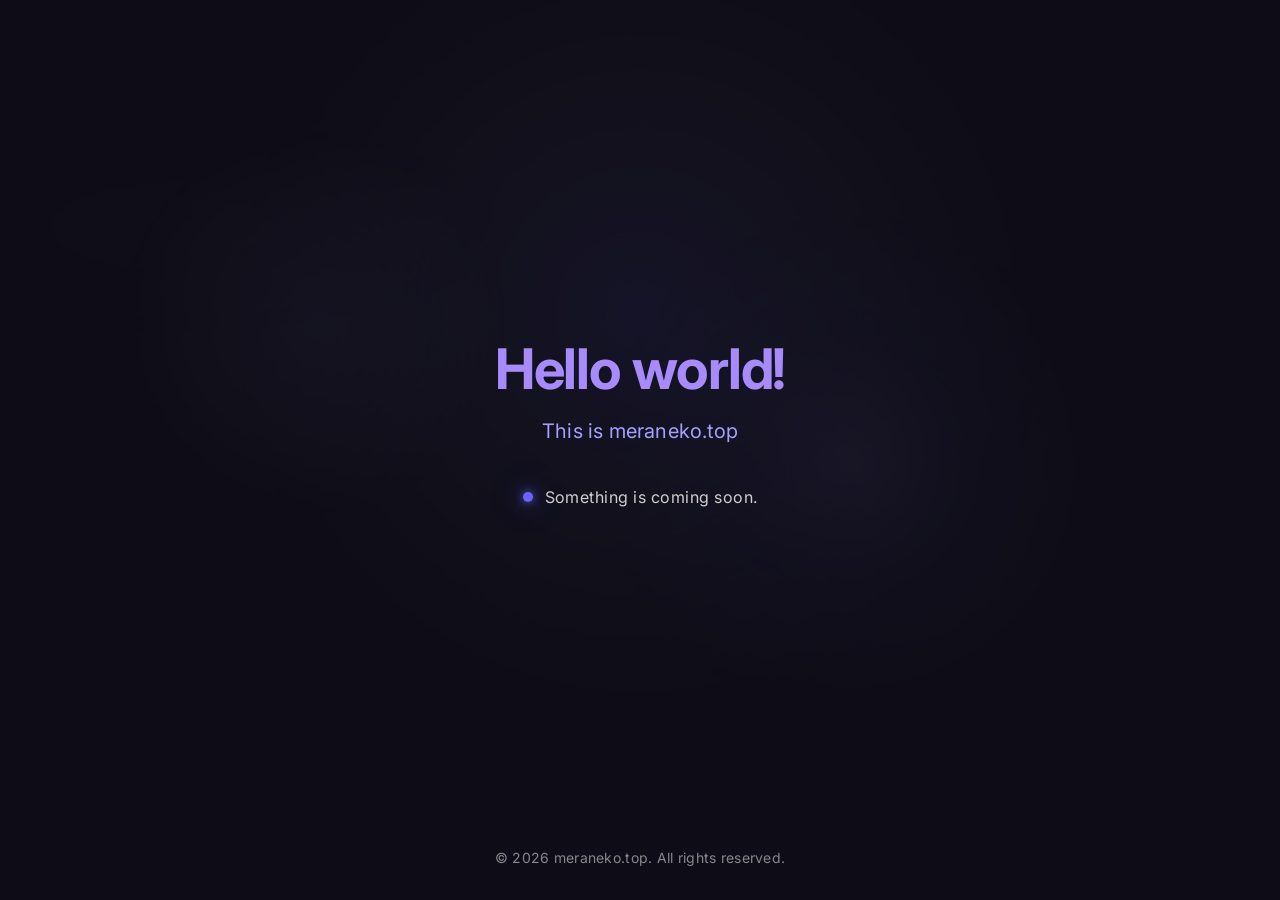
==== index.html @ 4d596a4a "Add files via upload" ====
<!DOCTYPE html>
<html lang="en">
<head>
    <meta charset="UTF-8">
    <meta name="viewport" content="width=device-width, initial-scale=1.0">
    <meta name="description" content="meraneko.top is coming soon. Stay tuned for something exciting.">
    <meta name="title" content="meraneko.top - Coming Soon">

    <!-- Open Graph / Social Media Meta Tags -->
    <meta property="og:type" content="website">
    <meta property="og:url" content="https://meraneko.top/">
    <meta property="og:title" content="meraneko.top - Coming Soon">
    <meta property="og:description" content="meraneko.top is coming soon. Stay tuned for something exciting.">
    <meta property="og:site_name" content="meraneko.top">
    <meta property="og:locale" content="en_US">
    <meta name="twitter:card" content="summary_large_image">
    <meta name="twitter:title" content="meraneko.top - Coming Soon">
    <meta name="twitter:description" content="meraneko.top is coming soon. Stay tuned for something exciting.">

    <!-- Canonical URL -->
    <link rel="canonical" href="https://meraneko.top/">

    <!-- Google Fonts: Inter (weights 400 & 700) -->
    <link rel="preconnect" href="https://fonts.googleapis.com">
    <link rel="preconnect" href="https://fonts.gstatic.com" crossorigin>
    <link href="https://fonts.googleapis.com/css2?family=Inter:wght@400;700&display=swap" rel="stylesheet">

    <title>meraneko.top - Coming Soon</title>

    <style>
        /* ========================================
           CSS RESET & BASE STYLES
           ======================================== */
        *,
        *::before,
        *::after {
            box-sizing: border-box;
            margin: 0;
            padding: 0;
        }

        :root {
            /* Color Scheme */
            --color-primary: #6C63FF;
            --color-secondary: #A5A0FF;
            --color-accent: #A78BFA;
            --color-bg: #0F0E17;
            --color-text: #A78BFA;
            --color-overlay: rgba(15, 14, 23, 0.7);

            /* Typography */
            --font-family-base: 'Inter', 'Noto Sans SC', -apple-system, BlinkMacSystemFont, 'Segoe UI', sans-serif;
            --font-family-heading: 'Inter', 'Poppins', -apple-system, BlinkMacSystemFont, 'Segoe UI', sans-serif;

            /* Font Sizes - Desktop */
            --fs-hero-title: 56px;
            --fs-hero-subtitle: 20px;
            --fs-body: 16px;
            --fs-footer: 14px;

            /* Spacing */
            --spacing-title-gap: 16px;
            --spacing-section-gap: 40px;
            --spacing-footer-bottom: 32px;
            --spacing-breather-gap: 14px; /* 保留变量，用于行内间距调整 */

            /* Animation Durations */
            --anim-title-duration: 800ms;
            --anim-subtitle-delay: 200ms;
            --anim-subtitle-duration: 800ms;
            --anim-teaser-delay: 400ms;
            --anim-teaser-duration: 600ms;
            --anim-breather-cycle: 2.2s;

            /* Breathing Dot */
            --breather-dot-size: 10px;
            --breather-glow-color: rgba(108, 99, 255, 0.7);
        }

        html {
            font-size: 100%;
            -webkit-font-smoothing: antialiased;
            -moz-osx-font-smoothing: grayscale;
            text-rendering: optimizeLegibility;
            scroll-behavior: smooth;
            height: 100%;
        }

        body {
            font-family: var(--font-family-base);
            background-color: var(--color-bg);
            color: var(--color-text);
            min-height: 100vh;
            min-height: 100dvh;
            display: flex;
            flex-direction: column;
            align-items: center;
            justify-content: center;
            position: relative;
            overflow-x: hidden;
            line-height: 1.5;
            -webkit-tap-highlight-color: transparent;
            /* Contrast: #FFFFFE on #0F0E17 = ~21:1 (exceeds WCAG AAA) */
        }

        /* ========================================
           BACKGROUND LAYER
           Simulates: Deep abstract geometric background
           with soft purple-blue glows and flowing
           gradient lines, cosmic/futuristic ambiance.
           ======================================== */
        .bg-container {
            position: fixed;
            inset: 0;
            z-index: 0;
            pointer-events: none;
            overflow: hidden;
        }

        /* Central glow - soft radial light */
        .bg-glow-center {
            position: absolute;
            top: 35%;
            left: 50%;
            transform: translate(-50%, -50%);
            width: 70vw;
            height: 70vw;
            max-width: 900px;
            max-height: 900px;
            background: radial-gradient(ellipse at center,
                    rgba(108, 99, 255, 0.25) 0%,
                    rgba(165, 160, 255, 0.10) 25%,
                    rgba(167, 139, 250, 0.04) 45%,
                    transparent 65%);
            border-radius: 50%;
            animation: glowPulse 6s ease-in-out infinite alternate;
            will-change: transform, opacity;
        }

        /* Secondary glow */
        .bg-glow-secondary {
            position: absolute;
            bottom: 15%;
            right: 10%;
            width: 50vw;
            height: 50vw;
            max-width: 600px;
            max-height: 600px;
            background: radial-gradient(ellipse at center,
                    rgba(167, 139, 250, 0.18) 0%,
                    rgba(108, 99, 255, 0.06) 30%,
                    transparent 60%);
            border-radius: 50%;
            animation: glowPulseSecondary 8s ease-in-out infinite alternate-reverse;
            will-change: transform, opacity;
        }

        /* Tertiary glow */
        .bg-glow-tertiary {
            position: absolute;
            top: 8%;
            left: 5%;
            width: 40vw;
            height: 40vw;
            max-width: 500px;
            max-height: 500px;
            background: radial-gradient(ellipse at center,
                    rgba(165, 160, 255, 0.12) 0%,
                    transparent 55%);
            border-radius: 50%;
            animation: glowPulseTertiary 7s ease-in-out infinite alternate;
            will-change: transform, opacity;
        }

        /* Flowing gradient lines */
        .bg-line-1 {
            position: absolute;
            top: 25%;
            left: -15%;
            width: 60vw;
            height: 3px;
            background: linear-gradient(90deg,
                    transparent 0%,
                    rgba(108, 99, 255, 0.5) 20%,
                    rgba(167, 139, 250, 0.6) 50%,
                    rgba(165, 160, 255, 0.3) 75%,
                    transparent 100%);
            filter: blur(55px);
            border-radius: 50%;
            animation: flowLine1 18s linear infinite;
            will-change: transform;
            transform-origin: center center;
        }

        .bg-line-2 {
            position: absolute;
            bottom: 20%;
            right: -10%;
            width: 55vw;
            height: 2px;
            background: linear-gradient(90deg,
                    transparent 0%,
                    rgba(167, 139, 250, 0.45) 25%,
                    rgba(108, 99, 255, 0.55) 55%,
                    rgba(165, 160, 255, 0.25) 80%,
                    transparent 100%);
            filter: blur(50px);
            border-radius: 50%;
            animation: flowLine2 22s linear infinite reverse;
            will-change: transform;
            transform-origin: center center;
        }

        .bg-line-3 {
            position: absolute;
            top: 55%;
            left: 30%;
            width: 45vw;
            height: 2px;
            background: linear-gradient(105deg,
                    transparent 0%,
                    rgba(165, 160, 255, 0.35) 30%,
                    rgba(108, 99, 255, 0.4) 60%,
                    transparent 100%);
            filter: blur(60px);
            border-radius: 50%;
            animation: flowLine3 20s linear infinite;
            will-change: transform;
            transform-origin: center center;
        }

        /* Micro particles */
        .bg-particles {
            position: absolute;
            inset: 0;
        }

        .bg-particle {
            position: absolute;
            border-radius: 50%;
            background: var(--color-primary);
            opacity: 0;
            animation: particleFloat 8s ease-in-out infinite;
            will-change: transform, opacity;
        }

        .bg-particle:nth-child(1) { width: 3px; height: 3px; top: 20%; left: 15%; animation-delay: 0s; animation-duration: 7s; background: var(--color-secondary); }
        .bg-particle:nth-child(2) { width: 2px; height: 2px; top: 65%; left: 75%; animation-delay: 1.5s; animation-duration: 9s; background: var(--color-accent); }
        .bg-particle:nth-child(3) { width: 2.5px; height: 2.5px; top: 40%; left: 55%; animation-delay: 3s; animation-duration: 8.5s; background: var(--color-primary); }
        .bg-particle:nth-child(4) { width: 1.5px; height: 1.5px; top: 75%; left: 25%; animation-delay: 4.5s; animation-duration: 10s; background: var(--color-secondary); }
        .bg-particle:nth-child(5) { width: 2px; height: 2px; top: 30%; left: 80%; animation-delay: 2s; animation-duration: 7.5s; background: var(--color-accent); }
        .bg-particle:nth-child(6) { width: 3px; height: 3px; top: 50%; left: 10%; animation-delay: 5s; animation-duration: 11s; background: rgba(165, 160, 255, 0.8); }

        /* ========================================
           OVERLAY LAYER
           ======================================== */
        .bg-overlay {
            position: fixed;
            inset: 0;
            z-index: 1;
            background-color: var(--color-overlay);
            pointer-events: none;
        }

        /* ========================================
           PAGE CONTENT LAYER
           ======================================== */
        .page-content {
            position: relative;
            z-index: 2;
            display: flex;
            flex-direction: column;
            align-items: center;
            justify-content: center;
            flex: 1;
            width: 100%;
            padding: 24px;
            text-align: center;
        }

        /* ========================================
           BLOCK 1: HERO MAIN VISUAL SECTION
           ======================================== */
        .hero-section {
            display: flex;
            flex-direction: column;
            align-items: center;
            justify-content: center;
            gap: var(--spacing-title-gap);
        }

        .hero-title {
            font-family: var(--font-family-heading);
            font-size: var(--fs-hero-title);
            font-weight: 700;
            color: var(--color-text);
            letter-spacing: -0.02em;
            line-height: 1.1;
            margin: 0;
            opacity: 0;
            transform: translateY(24px);
            animation: fadeInUp var(--anim-title-duration) ease-out forwards;
            text-align: center;
        }

        .hero-subtitle {
            font-family: var(--font-family-heading);
            font-size: var(--fs-hero-subtitle);
            font-weight: 400;
            color: var(--color-secondary);
            letter-spacing: 0.01em;
            line-height: 1.4;
            margin: 0;
            opacity: 0;
            transform: translateY(20px);
            animation: fadeInUp var(--anim-subtitle-duration) ease-out var(--anim-subtitle-delay) forwards;
            text-align: center;
        }

        /* ========================================
           BLOCK 2: TEASER / COMING SOON SECTION
           修改为水平布局：呼吸灯圆点在文字左侧
           ======================================== */
        .teaser-section {
            display: flex;
            flex-direction: row;          /* 水平排列 */
            align-items: center;         /* 垂直居中对齐 */
            justify-content: center;
            gap: 12px;                   /* 圆点与文字之间的间距 */
            margin-top: var(--spacing-section-gap);
            opacity: 0;
            animation: fadeIn var(--anim-teaser-duration) ease-out var(--anim-teaser-delay) forwards;
        }

        /* 呼吸灯圆点 */
        .breather-dot {
            width: var(--breather-dot-size);
            height: var(--breather-dot-size);
            border-radius: 50%;
            background-color: var(--color-primary);
            box-shadow:
                0 0 8px var(--breather-glow-color),
                0 0 20px var(--breather-glow-color),
                0 0 40px rgba(108, 99, 255, 0.35),
                0 0 70px rgba(108, 99, 255, 0.18);
            animation: breathe var(--anim-breather-cycle) ease-in-out infinite;
            will-change: transform, box-shadow;
            flex-shrink: 0;             /* 防止圆点被压缩 */
        }

        .teaser-text {
            font-family: var(--font-family-base);
            font-size: var(--fs-body);
            font-weight: 400;
            color: rgba(255, 255, 254, 0.8);
            letter-spacing: 0.03em;
            line-height: 1.5;
            margin: 0;
            text-align: center;
        }

        /* ========================================
           BLOCK 3: FOOTER
           ======================================== */
        .site-footer {
            position: relative;
            z-index: 2;
            width: 100%;
            text-align: center;
            padding-bottom: var(--spacing-footer-bottom);
            flex-shrink: 0;
        }

        .footer-copyright {
            font-family: var(--font-family-base);
            font-size: var(--fs-footer);
            font-weight: 400;
            color: rgba(255, 255, 254, 0.5);
            letter-spacing: 0.02em;
            line-height: 1.4;
            margin: 0;
        }

        /* ========================================
           ANIMATIONS - KEYFRAMES
           ======================================== */
        @keyframes fadeInUp {
            from { opacity: 0; transform: translateY(24px); }
            to { opacity: 1; transform: translateY(0); }
        }

        @keyframes fadeIn {
            from { opacity: 0; }
            to { opacity: 1; }
        }

        @keyframes breathe {
            0% {
                transform: scale(0.8);
                box-shadow: 0 0 6px var(--breather-glow-color), 0 0 14px var(--breather-glow-color), 0 0 28px rgba(108, 99, 255, 0.25), 0 0 50px rgba(108, 99, 255, 0.12);
            }
            50% {
                transform: scale(1.2);
                box-shadow: 0 0 14px var(--breather-glow-color), 0 0 32px rgba(108, 99, 255, 0.65), 0 0 56px rgba(108, 99, 255, 0.45), 0 0 90px rgba(108, 99, 255, 0.22);
            }
            100% {
                transform: scale(0.8);
                box-shadow: 0 0 6px var(--breather-glow-color), 0 0 14px var(--breather-glow-color), 0 0 28px rgba(108, 99, 255, 0.25), 0 0 50px rgba(108, 99, 255, 0.12);
            }
        }

        @keyframes glowPulse {
            0% { transform: translate(-50%, -50%) scale(1); opacity: 0.85; }
            50% { transform: translate(-50%, -50%) scale(1.12); opacity: 1; }
            100% { transform: translate(-50%, -50%) scale(0.95); opacity: 0.75; }
        }

        @keyframes glowPulseSecondary {
            0% { transform: scale(1); opacity: 0.7; }
            50% { transform: scale(1.18); opacity: 0.95; }
            100% { transform: scale(0.9); opacity: 0.6; }
        }

        @keyframes glowPulseTertiary {
            0% { transform: scale(1.05); opacity: 0.6; }
            50% { transform: scale(0.88); opacity: 0.9; }
            100% { transform: scale(1.1); opacity: 0.55; }
        }

        @keyframes flowLine1 {
            0% { transform: rotate(-8deg) translateX(0); }
            25% { transform: rotate(5deg) translateX(8vw); }
            50% { transform: rotate(12deg) translateX(3vw); }
            75% { transform: rotate(-3deg) translateX(-5vw); }
            100% { transform: rotate(-8deg) translateX(0); }
        }

        @keyframes flowLine2 {
            0% { transform: rotate(15deg) translateY(0); }
            33% { transform: rotate(-10deg) translateY(-6vw); }
            66% { transform: rotate(8deg) translateY(4vw); }
            100% { transform: rotate(15deg) translateY(0); }
        }

        @keyframes flowLine3 {
            0% { transform: rotate(-20deg) translateX(0) translateY(0); }
            30% { transform: rotate(10deg) translateX(10vw) translateY(-3vw); }
            60% { transform: rotate(-15deg) translateX(-6vw) translateY(5vw); }
            100% { transform: rotate(-20deg) translateX(0) translateY(0); }
        }

        @keyframes particleFloat {
            0% { opacity: 0; transform: translateY(0) translateX(0); }
            15% { opacity: 0.7; }
            30% { opacity: 0.3; }
            50% { opacity: 0.8; transform: translateY(-30px) translateX(15px); }
            70% { opacity: 0.2; }
            85% { opacity: 0.6; transform: translateY(-15px) translateX(-10px); }
            100% { opacity: 0; transform: translateY(5px) translateX(5px); }
        }

        /* ========================================
           RESPONSIVE STYLES
           ======================================== */
        @media screen and (max-width: 767px) {
            :root {
                --fs-hero-title: 36px;
                --fs-hero-subtitle: 18px;
                --fs-body: 15px;
                --fs-footer: 13px;
                --spacing-title-gap: 12px;
                --spacing-section-gap: 32px;
                --spacing-footer-bottom: 24px;
                --breather-dot-size: 8px;
            }

            .teaser-section {
                gap: 8px;  /* 移动端适当缩小间距 */
            }

            .bg-glow-center { width: 85vw; height: 85vw; top: 30%; }
            .bg-glow-secondary { width: 60vw; height: 60vw; bottom: 10%; right: 5%; }
            .bg-glow-tertiary { width: 50vw; height: 50vw; top: 5%; left: 2%; }
            .bg-line-1 { width: 80vw; filter: blur(40px); }
            .bg-line-2 { width: 70vw; filter: blur(35px); }
            .bg-line-3 { width: 60vw; filter: blur(45px); }
            .page-content { padding: 20px; }
        }

        @media screen and (min-width: 768px) and (max-width: 1023px) {
            :root {
                --fs-hero-title: 48px;
                --fs-hero-subtitle: 19px;
                --fs-body: 16px;
                --fs-footer: 14px;
                --spacing-title-gap: 14px;
                --spacing-section-gap: 36px;
                --breather-dot-size: 9px;
            }
            .teaser-section { gap: 10px; }
            .bg-glow-center { width: 60vw; height: 60vw; max-width: 700px; max-height: 700px; }
            .bg-glow-secondary { width: 45vw; height: 45vw; max-width: 500px; max-height: 500px; }
            .page-content { padding: 28px; }
        }

        @media screen and (min-width: 1024px) {
            .page-content { padding: 32px; }
        }

        @media screen and (min-width: 1440px) {
            :root { --fs-hero-title: 60px; --spacing-section-gap: 48px; }
        }

        /* Reduced motion accessibility */
        @media (prefers-reduced-motion: reduce) {
            *, *::before, *::after {
                animation-duration: 0.01ms !important;
                animation-iteration-count: 1 !important;
                transition-duration: 0.01ms !important;
            }
            .hero-title, .hero-subtitle, .teaser-section {
                opacity: 1; transform: none; animation: none;
            }
            .breather-dot {
                animation: none;
                transform: scale(1);
                box-shadow: 0 0 8px var(--breather-glow-color), 0 0 20px var(--breather-glow-color), 0 0 40px rgba(108, 99, 255, 0.35);
            }
        }

        :focus-visible {
            outline: 2px solid var(--color-accent);
            outline-offset: 4px;
            border-radius: 2px;
        }

        .sr-only {
            position: absolute; width: 1px; height: 1px; padding: 0; margin: -1px;
            overflow: hidden; clip: rect(0,0,0,0); white-space: nowrap; border: 0;
        }
    </style>
</head>
<body>

    <!-- Background visual (abstract geometric glows) -->
    <div class="bg-container" role="img" aria-label="meraneko.top coming soon background - Abstract cosmic geometric backdrop with purple and blue light glows and flowing gradient lines">
        <div class="bg-glow-center" aria-hidden="true"></div>
        <div class="bg-glow-secondary" aria-hidden="true"></div>
        <div class="bg-glow-tertiary" aria-hidden="true"></div>
        <div class="bg-line-1" aria-hidden="true"></div>
        <div class="bg-line-2" aria-hidden="true"></div>
        <div class="bg-line-3" aria-hidden="true"></div>
        <div class="bg-particles" aria-hidden="true">
            <span class="bg-particle"></span>
            <span class="bg-particle"></span>
            <span class="bg-particle"></span>
            <span class="bg-particle"></span>
            <span class="bg-particle"></span>
            <span class="bg-particle"></span>
        </div>
    </div>

    <!-- Dark overlay for text readability -->
    <div class="bg-overlay" aria-hidden="true"></div>

    <!-- Main content -->
    <main class="page-content" id="main-content">
        <section class="hero-section" aria-labelledby="hero-title">
            <h1 class="hero-title" id="hero-title">Hello world!</h1>
            <p class="hero-subtitle">This is meraneko.top</p>
        </section>

        <!-- 呼吸灯圆点位于文字左侧，水平排列 -->
        <section class="teaser-section" aria-label="Coming soon teaser">
            <div class="breather-dot" aria-hidden="true" title="Coming soon indicator"></div>
            <p class="teaser-text">Something is coming soon.</p>
        </section>
    </main>

    <footer class="site-footer" role="contentinfo">
        <p class="footer-copyright">&copy; 2026 meraneko.top. All rights reserved.</p>
    </footer>

    <!-- Inline JavaScript for performance monitoring & fallback -->
    <script>
        (function() {
            'use strict';
            if (window.performance && window.performance.mark) {
                window.performance.mark('page-render-complete');
            }
            if (window.location.hostname === 'localhost' || window.location.hostname === '127.0.0.1') {
                window.addEventListener('load', function() {
                    if (window.performance && window.performance.getEntriesByType) {
                        const navEntry = performance.getEntriesByType('navigation')[0];
                        if (navEntry) {
                            console.log('%c meraneko.top Performance %c| %cDOM Ready: %c' + Math.round(navEntry.domContentLoadedEventEnd) + 'ms %c| %cFull Load: %c' + Math.round(navEntry.loadEventEnd) + 'ms',
                                'color: #A78BFA; font-weight: bold;', '', 'color: #A5A0FF;', 'color: #FFFFFE; font-weight: bold;', '', 'color: #A5A0FF;', 'color: #FFFFFE; font-weight: bold;');
                            if (navEntry.loadEventEnd < 3000) console.log('%c Page load meets the < 3s target', 'color: #6C63FF;');
                        }
                    }
                });
            }
            const SAFETY_TIMEOUT_MS = 3500;
            setTimeout(function() {
                const heroTitle = document.querySelector('.hero-title');
                const heroSubtitle = document.querySelector('.hero-subtitle');
                const teaserSection = document.querySelector('.teaser-section');
                if (heroTitle && getComputedStyle(heroTitle).opacity < 0.5) { heroTitle.style.opacity = '1'; heroTitle.style.transform = 'translateY(0)'; heroTitle.style.animation = 'none'; }
                if (heroSubtitle && getComputedStyle(heroSubtitle).opacity < 0.5) { heroSubtitle.style.opacity = '1'; heroSubtitle.style.transform = 'translateY(0)'; heroSubtitle.style.animation = 'none'; }
                if (teaserSection && getComputedStyle(teaserSection).opacity < 0.5) { teaserSection.style.opacity = '1'; teaserSection.style.animation = 'none'; }
            }, SAFETY_TIMEOUT_MS);
            if (window.location.hostname === 'localhost' || window.location.hostname === '127.0.0.1') {
                console.log('%c meraneko.top %cComing Soon page initialized successfully.', 'color: #6C63FF; font-weight: bold; font-size: 1.1em;', 'color: #A5A0FF;');
            }
        })();
    </script>
</body>
</html>
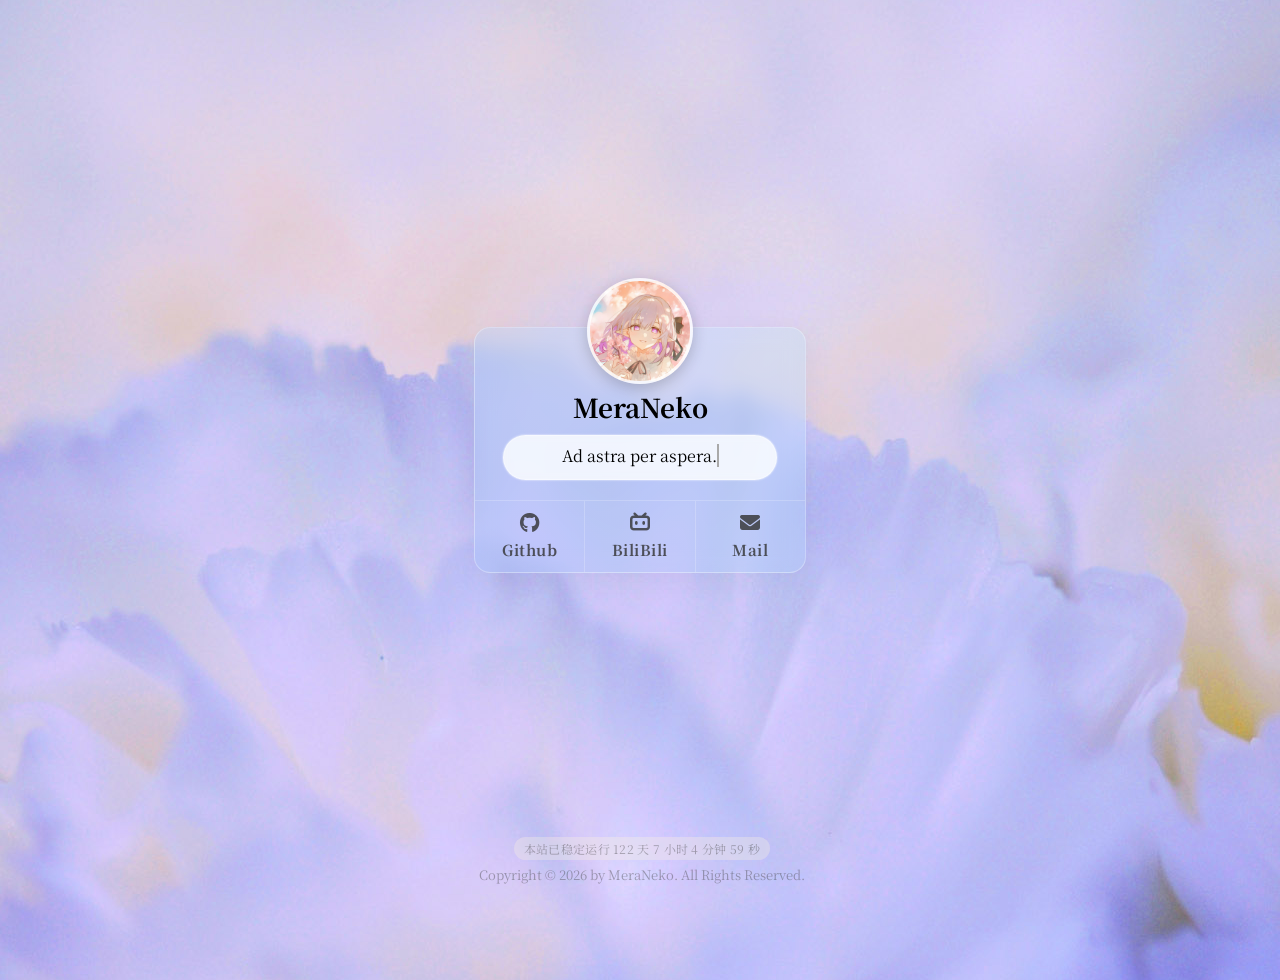
==== commit 828c4170: "Restructure: move homepage contents to repo root for GitHub Pages - Remove example2, r-c.html, test " ====
--- a/index.html
+++ b/index.html
@@ -1,618 +1,95 @@
-<!DOCTYPE html>
-<html lang="en">
-<head>
-    <meta charset="UTF-8">
-    <meta name="viewport" content="width=device-width, initial-scale=1.0">
-    <meta name="description" content="meraneko.top is coming soon. Stay tuned for something exciting.">
-    <meta name="title" content="meraneko.top - Coming Soon">
-
-    <!-- Open Graph / Social Media Meta Tags -->
-    <meta property="og:type" content="website">
-    <meta property="og:url" content="https://meraneko.top/">
-    <meta property="og:title" content="meraneko.top - Coming Soon">
-    <meta property="og:description" content="meraneko.top is coming soon. Stay tuned for something exciting.">
-    <meta property="og:site_name" content="meraneko.top">
-    <meta property="og:locale" content="en_US">
-    <meta name="twitter:card" content="summary_large_image">
-    <meta name="twitter:title" content="meraneko.top - Coming Soon">
-    <meta name="twitter:description" content="meraneko.top is coming soon. Stay tuned for something exciting.">
-
-    <!-- Canonical URL -->
-    <link rel="canonical" href="https://meraneko.top/">
-
-    <!-- Google Fonts: Inter (weights 400 & 700) -->
-    <link rel="preconnect" href="https://fonts.googleapis.com">
-    <link rel="preconnect" href="https://fonts.gstatic.com" crossorigin>
-    <link href="https://fonts.googleapis.com/css2?family=Inter:wght@400;700&display=swap" rel="stylesheet">
-
-    <title>meraneko.top - Coming Soon</title>
-
-    <style>
-        /* ========================================
-           CSS RESET & BASE STYLES
-           ======================================== */
-        *,
-        *::before,
-        *::after {
-            box-sizing: border-box;
-            margin: 0;
-            padding: 0;
-        }
-
-        :root {
-            /* Color Scheme */
-            --color-primary: #6C63FF;
-            --color-secondary: #A5A0FF;
-            --color-accent: #A78BFA;
-            --color-bg: #0F0E17;
-            --color-text: #A78BFA;
-            --color-overlay: rgba(15, 14, 23, 0.7);
-
-            /* Typography */
-            --font-family-base: 'Inter', 'Noto Sans SC', -apple-system, BlinkMacSystemFont, 'Segoe UI', sans-serif;
-            --font-family-heading: 'Inter', 'Poppins', -apple-system, BlinkMacSystemFont, 'Segoe UI', sans-serif;
-
-            /* Font Sizes - Desktop */
-            --fs-hero-title: 56px;
-            --fs-hero-subtitle: 20px;
-            --fs-body: 16px;
-            --fs-footer: 14px;
-
-            /* Spacing */
-            --spacing-title-gap: 16px;
-            --spacing-section-gap: 40px;
-            --spacing-footer-bottom: 32px;
-            --spacing-breather-gap: 14px; /* 保留变量，用于行内间距调整 */
-
-            /* Animation Durations */
-            --anim-title-duration: 800ms;
-            --anim-subtitle-delay: 200ms;
-            --anim-subtitle-duration: 800ms;
-            --anim-teaser-delay: 400ms;
-            --anim-teaser-duration: 600ms;
-            --anim-breather-cycle: 2.2s;
-
-            /* Breathing Dot */
-            --breather-dot-size: 10px;
-            --breather-glow-color: rgba(108, 99, 255, 0.7);
-        }
-
-        html {
-            font-size: 100%;
-            -webkit-font-smoothing: antialiased;
-            -moz-osx-font-smoothing: grayscale;
-            text-rendering: optimizeLegibility;
-            scroll-behavior: smooth;
-            height: 100%;
-        }
-
-        body {
-            font-family: var(--font-family-base);
-            background-color: var(--color-bg);
-            color: var(--color-text);
-            min-height: 100vh;
-            min-height: 100dvh;
-            display: flex;
-            flex-direction: column;
-            align-items: center;
-            justify-content: center;
-            position: relative;
-            overflow-x: hidden;
-            line-height: 1.5;
-            -webkit-tap-highlight-color: transparent;
-            /* Contrast: #FFFFFE on #0F0E17 = ~21:1 (exceeds WCAG AAA) */
-        }
-
-        /* ========================================
-           BACKGROUND LAYER
-           Simulates: Deep abstract geometric background
-           with soft purple-blue glows and flowing
-           gradient lines, cosmic/futuristic ambiance.
-           ======================================== */
-        .bg-container {
-            position: fixed;
-            inset: 0;
-            z-index: 0;
-            pointer-events: none;
-            overflow: hidden;
-        }
-
-        /* Central glow - soft radial light */
-        .bg-glow-center {
-            position: absolute;
-            top: 35%;
-            left: 50%;
-            transform: translate(-50%, -50%);
-            width: 70vw;
-            height: 70vw;
-            max-width: 900px;
-            max-height: 900px;
-            background: radial-gradient(ellipse at center,
-                    rgba(108, 99, 255, 0.25) 0%,
-                    rgba(165, 160, 255, 0.10) 25%,
-                    rgba(167, 139, 250, 0.04) 45%,
-                    transparent 65%);
-            border-radius: 50%;
-            animation: glowPulse 6s ease-in-out infinite alternate;
-            will-change: transform, opacity;
-        }
-
-        /* Secondary glow */
-        .bg-glow-secondary {
-            position: absolute;
-            bottom: 15%;
-            right: 10%;
-            width: 50vw;
-            height: 50vw;
-            max-width: 600px;
-            max-height: 600px;
-            background: radial-gradient(ellipse at center,
-                    rgba(167, 139, 250, 0.18) 0%,
-                    rgba(108, 99, 255, 0.06) 30%,
-                    transparent 60%);
-            border-radius: 50%;
-            animation: glowPulseSecondary 8s ease-in-out infinite alternate-reverse;
-            will-change: transform, opacity;
-        }
-
-        /* Tertiary glow */
-        .bg-glow-tertiary {
-            position: absolute;
-            top: 8%;
-            left: 5%;
-            width: 40vw;
-            height: 40vw;
-            max-width: 500px;
-            max-height: 500px;
-            background: radial-gradient(ellipse at center,
-                    rgba(165, 160, 255, 0.12) 0%,
-                    transparent 55%);
-            border-radius: 50%;
-            animation: glowPulseTertiary 7s ease-in-out infinite alternate;
-            will-change: transform, opacity;
-        }
-
-        /* Flowing gradient lines */
-        .bg-line-1 {
-            position: absolute;
-            top: 25%;
-            left: -15%;
-            width: 60vw;
-            height: 3px;
-            background: linear-gradient(90deg,
-                    transparent 0%,
-                    rgba(108, 99, 255, 0.5) 20%,
-                    rgba(167, 139, 250, 0.6) 50%,
-                    rgba(165, 160, 255, 0.3) 75%,
-                    transparent 100%);
-            filter: blur(55px);
-            border-radius: 50%;
-            animation: flowLine1 18s linear infinite;
-            will-change: transform;
-            transform-origin: center center;
-        }
-
-        .bg-line-2 {
-            position: absolute;
-            bottom: 20%;
-            right: -10%;
-            width: 55vw;
-            height: 2px;
-            background: linear-gradient(90deg,
-                    transparent 0%,
-                    rgba(167, 139, 250, 0.45) 25%,
-                    rgba(108, 99, 255, 0.55) 55%,
-                    rgba(165, 160, 255, 0.25) 80%,
-                    transparent 100%);
-            filter: blur(50px);
-            border-radius: 50%;
-            animation: flowLine2 22s linear infinite reverse;
-            will-change: transform;
-            transform-origin: center center;
-        }
-
-        .bg-line-3 {
-            position: absolute;
-            top: 55%;
-            left: 30%;
-            width: 45vw;
-            height: 2px;
-            background: linear-gradient(105deg,
-                    transparent 0%,
-                    rgba(165, 160, 255, 0.35) 30%,
-                    rgba(108, 99, 255, 0.4) 60%,
-                    transparent 100%);
-            filter: blur(60px);
-            border-radius: 50%;
-            animation: flowLine3 20s linear infinite;
-            will-change: transform;
-            transform-origin: center center;
-        }
-
-        /* Micro particles */
-        .bg-particles {
-            position: absolute;
-            inset: 0;
-        }
-
-        .bg-particle {
-            position: absolute;
-            border-radius: 50%;
-            background: var(--color-primary);
-            opacity: 0;
-            animation: particleFloat 8s ease-in-out infinite;
-            will-change: transform, opacity;
-        }
-
-        .bg-particle:nth-child(1) { width: 3px; height: 3px; top: 20%; left: 15%; animation-delay: 0s; animation-duration: 7s; background: var(--color-secondary); }
-        .bg-particle:nth-child(2) { width: 2px; height: 2px; top: 65%; left: 75%; animation-delay: 1.5s; animation-duration: 9s; background: var(--color-accent); }
-        .bg-particle:nth-child(3) { width: 2.5px; height: 2.5px; top: 40%; left: 55%; animation-delay: 3s; animation-duration: 8.5s; background: var(--color-primary); }
-        .bg-particle:nth-child(4) { width: 1.5px; height: 1.5px; top: 75%; left: 25%; animation-delay: 4.5s; animation-duration: 10s; background: var(--color-secondary); }
-        .bg-particle:nth-child(5) { width: 2px; height: 2px; top: 30%; left: 80%; animation-delay: 2s; animation-duration: 7.5s; background: var(--color-accent); }
-        .bg-particle:nth-child(6) { width: 3px; height: 3px; top: 50%; left: 10%; animation-delay: 5s; animation-duration: 11s; background: rgba(165, 160, 255, 0.8); }
-
-        /* ========================================
-           OVERLAY LAYER
-           ======================================== */
-        .bg-overlay {
-            position: fixed;
-            inset: 0;
-            z-index: 1;
-            background-color: var(--color-overlay);
-            pointer-events: none;
-        }
-
-        /* ========================================
-           PAGE CONTENT LAYER
-           ======================================== */
-        .page-content {
-            position: relative;
-            z-index: 2;
-            display: flex;
-            flex-direction: column;
-            align-items: center;
-            justify-content: center;
-            flex: 1;
-            width: 100%;
-            padding: 24px;
-            text-align: center;
-        }
-
-        /* ========================================
-           BLOCK 1: HERO MAIN VISUAL SECTION
-           ======================================== */
-        .hero-section {
-            display: flex;
-            flex-direction: column;
-            align-items: center;
-            justify-content: center;
-            gap: var(--spacing-title-gap);
-        }
-
-        .hero-title {
-            font-family: var(--font-family-heading);
-            font-size: var(--fs-hero-title);
-            font-weight: 700;
-            color: var(--color-text);
-            letter-spacing: -0.02em;
-            line-height: 1.1;
-            margin: 0;
-            opacity: 0;
-            transform: translateY(24px);
-            animation: fadeInUp var(--anim-title-duration) ease-out forwards;
-            text-align: center;
-        }
-
-        .hero-subtitle {
-            font-family: var(--font-family-heading);
-            font-size: var(--fs-hero-subtitle);
-            font-weight: 400;
-            color: var(--color-secondary);
-            letter-spacing: 0.01em;
-            line-height: 1.4;
-            margin: 0;
-            opacity: 0;
-            transform: translateY(20px);
-            animation: fadeInUp var(--anim-subtitle-duration) ease-out var(--anim-subtitle-delay) forwards;
-            text-align: center;
-        }
-
-        /* ========================================
-           BLOCK 2: TEASER / COMING SOON SECTION
-           修改为水平布局：呼吸灯圆点在文字左侧
-           ======================================== */
-        .teaser-section {
-            display: flex;
-            flex-direction: row;          /* 水平排列 */
-            align-items: center;         /* 垂直居中对齐 */
-            justify-content: center;
-            gap: 12px;                   /* 圆点与文字之间的间距 */
-            margin-top: var(--spacing-section-gap);
-            opacity: 0;
-            animation: fadeIn var(--anim-teaser-duration) ease-out var(--anim-teaser-delay) forwards;
-        }
-
-        /* 呼吸灯圆点 */
-        .breather-dot {
-            width: var(--breather-dot-size);
-            height: var(--breather-dot-size);
-            border-radius: 50%;
-            background-color: var(--color-primary);
-            box-shadow:
-                0 0 8px var(--breather-glow-color),
-                0 0 20px var(--breather-glow-color),
-                0 0 40px rgba(108, 99, 255, 0.35),
-                0 0 70px rgba(108, 99, 255, 0.18);
-            animation: breathe var(--anim-breather-cycle) ease-in-out infinite;
-            will-change: transform, box-shadow;
-            flex-shrink: 0;             /* 防止圆点被压缩 */
-        }
-
-        .teaser-text {
-            font-family: var(--font-family-base);
-            font-size: var(--fs-body);
-            font-weight: 400;
-            color: rgba(255, 255, 254, 0.8);
-            letter-spacing: 0.03em;
-            line-height: 1.5;
-            margin: 0;
-            text-align: center;
-        }
-
-        /* ========================================
-           BLOCK 3: FOOTER
-           ======================================== */
-        .site-footer {
-            position: relative;
-            z-index: 2;
-            width: 100%;
-            text-align: center;
-            padding-bottom: var(--spacing-footer-bottom);
-            flex-shrink: 0;
-        }
-
-        .footer-copyright {
-            font-family: var(--font-family-base);
-            font-size: var(--fs-footer);
-            font-weight: 400;
-            color: rgba(255, 255, 254, 0.5);
-            letter-spacing: 0.02em;
-            line-height: 1.4;
-            margin: 0;
-        }
-
-        /* ========================================
-           ANIMATIONS - KEYFRAMES
-           ======================================== */
-        @keyframes fadeInUp {
-            from { opacity: 0; transform: translateY(24px); }
-            to { opacity: 1; transform: translateY(0); }
-        }
-
-        @keyframes fadeIn {
-            from { opacity: 0; }
-            to { opacity: 1; }
-        }
-
-        @keyframes breathe {
-            0% {
-                transform: scale(0.8);
-                box-shadow: 0 0 6px var(--breather-glow-color), 0 0 14px var(--breather-glow-color), 0 0 28px rgba(108, 99, 255, 0.25), 0 0 50px rgba(108, 99, 255, 0.12);
-            }
-            50% {
-                transform: scale(1.2);
-                box-shadow: 0 0 14px var(--breather-glow-color), 0 0 32px rgba(108, 99, 255, 0.65), 0 0 56px rgba(108, 99, 255, 0.45), 0 0 90px rgba(108, 99, 255, 0.22);
-            }
-            100% {
-                transform: scale(0.8);
-                box-shadow: 0 0 6px var(--breather-glow-color), 0 0 14px var(--breather-glow-color), 0 0 28px rgba(108, 99, 255, 0.25), 0 0 50px rgba(108, 99, 255, 0.12);
-            }
-        }
-
-        @keyframes glowPulse {
-            0% { transform: translate(-50%, -50%) scale(1); opacity: 0.85; }
-            50% { transform: translate(-50%, -50%) scale(1.12); opacity: 1; }
-            100% { transform: translate(-50%, -50%) scale(0.95); opacity: 0.75; }
-        }
-
-        @keyframes glowPulseSecondary {
-            0% { transform: scale(1); opacity: 0.7; }
-            50% { transform: scale(1.18); opacity: 0.95; }
-            100% { transform: scale(0.9); opacity: 0.6; }
-        }
-
-        @keyframes glowPulseTertiary {
-            0% { transform: scale(1.05); opacity: 0.6; }
-            50% { transform: scale(0.88); opacity: 0.9; }
-            100% { transform: scale(1.1); opacity: 0.55; }
-        }
-
-        @keyframes flowLine1 {
-            0% { transform: rotate(-8deg) translateX(0); }
-            25% { transform: rotate(5deg) translateX(8vw); }
-            50% { transform: rotate(12deg) translateX(3vw); }
-            75% { transform: rotate(-3deg) translateX(-5vw); }
-            100% { transform: rotate(-8deg) translateX(0); }
-        }
-
-        @keyframes flowLine2 {
-            0% { transform: rotate(15deg) translateY(0); }
-            33% { transform: rotate(-10deg) translateY(-6vw); }
-            66% { transform: rotate(8deg) translateY(4vw); }
-            100% { transform: rotate(15deg) translateY(0); }
-        }
-
-        @keyframes flowLine3 {
-            0% { transform: rotate(-20deg) translateX(0) translateY(0); }
-            30% { transform: rotate(10deg) translateX(10vw) translateY(-3vw); }
-            60% { transform: rotate(-15deg) translateX(-6vw) translateY(5vw); }
-            100% { transform: rotate(-20deg) translateX(0) translateY(0); }
-        }
-
-        @keyframes particleFloat {
-            0% { opacity: 0; transform: translateY(0) translateX(0); }
-            15% { opacity: 0.7; }
-            30% { opacity: 0.3; }
-            50% { opacity: 0.8; transform: translateY(-30px) translateX(15px); }
-            70% { opacity: 0.2; }
-            85% { opacity: 0.6; transform: translateY(-15px) translateX(-10px); }
-            100% { opacity: 0; transform: translateY(5px) translateX(5px); }
-        }
-
-        /* ========================================
-           RESPONSIVE STYLES
-           ======================================== */
-        @media screen and (max-width: 767px) {
-            :root {
-                --fs-hero-title: 36px;
-                --fs-hero-subtitle: 18px;
-                --fs-body: 15px;
-                --fs-footer: 13px;
-                --spacing-title-gap: 12px;
-                --spacing-section-gap: 32px;
-                --spacing-footer-bottom: 24px;
-                --breather-dot-size: 8px;
-            }
-
-            .teaser-section {
-                gap: 8px;  /* 移动端适当缩小间距 */
-            }
-
-            .bg-glow-center { width: 85vw; height: 85vw; top: 30%; }
-            .bg-glow-secondary { width: 60vw; height: 60vw; bottom: 10%; right: 5%; }
-            .bg-glow-tertiary { width: 50vw; height: 50vw; top: 5%; left: 2%; }
-            .bg-line-1 { width: 80vw; filter: blur(40px); }
-            .bg-line-2 { width: 70vw; filter: blur(35px); }
-            .bg-line-3 { width: 60vw; filter: blur(45px); }
-            .page-content { padding: 20px; }
-        }
-
-        @media screen and (min-width: 768px) and (max-width: 1023px) {
-            :root {
-                --fs-hero-title: 48px;
-                --fs-hero-subtitle: 19px;
-                --fs-body: 16px;
-                --fs-footer: 14px;
-                --spacing-title-gap: 14px;
-                --spacing-section-gap: 36px;
-                --breather-dot-size: 9px;
-            }
-            .teaser-section { gap: 10px; }
-            .bg-glow-center { width: 60vw; height: 60vw; max-width: 700px; max-height: 700px; }
-            .bg-glow-secondary { width: 45vw; height: 45vw; max-width: 500px; max-height: 500px; }
-            .page-content { padding: 28px; }
-        }
-
-        @media screen and (min-width: 1024px) {
-            .page-content { padding: 32px; }
-        }
-
-        @media screen and (min-width: 1440px) {
-            :root { --fs-hero-title: 60px; --spacing-section-gap: 48px; }
-        }
-
-        /* Reduced motion accessibility */
-        @media (prefers-reduced-motion: reduce) {
-            *, *::before, *::after {
-                animation-duration: 0.01ms !important;
-                animation-iteration-count: 1 !important;
-                transition-duration: 0.01ms !important;
-            }
-            .hero-title, .hero-subtitle, .teaser-section {
-                opacity: 1; transform: none; animation: none;
-            }
-            .breather-dot {
-                animation: none;
-                transform: scale(1);
-                box-shadow: 0 0 8px var(--breather-glow-color), 0 0 20px var(--breather-glow-color), 0 0 40px rgba(108, 99, 255, 0.35);
-            }
-        }
-
-        :focus-visible {
-            outline: 2px solid var(--color-accent);
-            outline-offset: 4px;
-            border-radius: 2px;
-        }
-
-        .sr-only {
-            position: absolute; width: 1px; height: 1px; padding: 0; margin: -1px;
-            overflow: hidden; clip: rect(0,0,0,0); white-space: nowrap; border: 0;
-        }
-    </style>
-</head>
-<body>
-
-    <!-- Background visual (abstract geometric glows) -->
-    <div class="bg-container" role="img" aria-label="meraneko.top coming soon background - Abstract cosmic geometric backdrop with purple and blue light glows and flowing gradient lines">
-        <div class="bg-glow-center" aria-hidden="true"></div>
-        <div class="bg-glow-secondary" aria-hidden="true"></div>
-        <div class="bg-glow-tertiary" aria-hidden="true"></div>
-        <div class="bg-line-1" aria-hidden="true"></div>
-        <div class="bg-line-2" aria-hidden="true"></div>
-        <div class="bg-line-3" aria-hidden="true"></div>
-        <div class="bg-particles" aria-hidden="true">
-            <span class="bg-particle"></span>
-            <span class="bg-particle"></span>
-            <span class="bg-particle"></span>
-            <span class="bg-particle"></span>
-            <span class="bg-particle"></span>
-            <span class="bg-particle"></span>
-        </div>
-    </div>
-
-    <!-- Dark overlay for text readability -->
-    <div class="bg-overlay" aria-hidden="true"></div>
-
-    <!-- Main content -->
-    <main class="page-content" id="main-content">
-        <section class="hero-section" aria-labelledby="hero-title">
-            <h1 class="hero-title" id="hero-title">Hello world!</h1>
-            <p class="hero-subtitle">This is meraneko.top</p>
-        </section>
-
-        <!-- 呼吸灯圆点位于文字左侧，水平排列 -->
-        <section class="teaser-section" aria-label="Coming soon teaser">
-            <div class="breather-dot" aria-hidden="true" title="Coming soon indicator"></div>
-            <p class="teaser-text">Something is coming soon.</p>
-        </section>
-    </main>
-
-    <footer class="site-footer" role="contentinfo">
-        <p class="footer-copyright">&copy; 2026 meraneko.top. All rights reserved.</p>
-    </footer>
-
-    <!-- Inline JavaScript for performance monitoring & fallback -->
-    <script>
-        (function() {
-            'use strict';
-            if (window.performance && window.performance.mark) {
-                window.performance.mark('page-render-complete');
-            }
-            if (window.location.hostname === 'localhost' || window.location.hostname === '127.0.0.1') {
-                window.addEventListener('load', function() {
-                    if (window.performance && window.performance.getEntriesByType) {
-                        const navEntry = performance.getEntriesByType('navigation')[0];
-                        if (navEntry) {
-                            console.log('%c meraneko.top Performance %c| %cDOM Ready: %c' + Math.round(navEntry.domContentLoadedEventEnd) + 'ms %c| %cFull Load: %c' + Math.round(navEntry.loadEventEnd) + 'ms',
-                                'color: #A78BFA; font-weight: bold;', '', 'color: #A5A0FF;', 'color: #FFFFFE; font-weight: bold;', '', 'color: #A5A0FF;', 'color: #FFFFFE; font-weight: bold;');
-                            if (navEntry.loadEventEnd < 3000) console.log('%c Page load meets the < 3s target', 'color: #6C63FF;');
-                        }
-                    }
-                });
-            }
-            const SAFETY_TIMEOUT_MS = 3500;
-            setTimeout(function() {
-                const heroTitle = document.querySelector('.hero-title');
-                const heroSubtitle = document.querySelector('.hero-subtitle');
-                const teaserSection = document.querySelector('.teaser-section');
-                if (heroTitle && getComputedStyle(heroTitle).opacity < 0.5) { heroTitle.style.opacity = '1'; heroTitle.style.transform = 'translateY(0)'; heroTitle.style.animation = 'none'; }
-                if (heroSubtitle && getComputedStyle(heroSubtitle).opacity < 0.5) { heroSubtitle.style.opacity = '1'; heroSubtitle.style.transform = 'translateY(0)'; heroSubtitle.style.animation = 'none'; }
-                if (teaserSection && getComputedStyle(teaserSection).opacity < 0.5) { teaserSection.style.opacity = '1'; teaserSection.style.animation = 'none'; }
-            }, SAFETY_TIMEOUT_MS);
-            if (window.location.hostname === 'localhost' || window.location.hostname === '127.0.0.1') {
-                console.log('%c meraneko.top %cComing Soon page initialized successfully.', 'color: #6C63FF; font-weight: bold; font-size: 1.1em;', 'color: #A5A0FF;');
-            }
-        })();
-    </script>
-</body>
-</html>+<!DOCTYPE html>
+<!-- saved from url=(0027)https://www.gardenwalk.moe/ -->
+<html lang="zh-CN"><head><meta http-equiv="Content-Type" content="text/html; charset=UTF-8">
+    
+    <meta name="description" content="MeraNeko's HomePage">
+    <title>MeraNeko's HomePage</title>
+    <link rel="shortcut icon" href="./favicon.jpg">
+    <link href="./homepage_files/noto-serif-sc.css" rel="stylesheet">   
+    <link rel="stylesheet" href="./homepage_files/all.min.css" integrity="sha384-PPIZEGYM1v8zp5Py7UjFb79S58UeqCL9pYVnVPURKEqvioPROaVAJKKLzvH2rDnI" crossorigin="anonymous">
+    <meta content="width=device-width, initial-scale=1.0, minimum-scale=1.0, maximum-scale=1.0, user-scalable=no" name="viewport">
+    <link rel="stylesheet" href="./homepage_files/style.css">
+    <script src="./homepage_files/loading.js.下载" defer=""></script> 
+    <script src="./homepage_files/Tilt-Animation.js.下载" defer=""></script>
+    <script src="./homepage_files/Typewriter.js.下载" defer=""></script>   
+    <script src="./homepage_files/click-particle-rc.js" defer=""></script>
+    <script src="./homepage_files/Sitetime.js.下载" defer=""></script>
+<style>/* Copyright (C) Microsoft Corporation. All rights reserved. */
+
+.msreadout-word-highlight:not(.msreadout-inactive-highlight) {
+    background: #ffff00 !important;
+    color: black !important;
+}
+
+.msreadout-line-highlight:not(.msreadout-inactive-highlight) {
+    background: #b2d6f3 !important;
+    color: black !important;
+}
+
+@media screen and (forced-colors: active) {
+    .msreadout-word-highlight:not(.msreadout-inactive-highlight) {
+        forced-color-adjust: none;
+        background-color: Highlight !important;
+        color: HighlightText !important;
+    }
+
+    .msreadout-line-highlight:not(.msreadout-inactive-highlight) {
+        forced-color-adjust: none;
+        background: yellow !important;
+        color: black !important;
+    }
+}
+/*# sourceMappingURL=[data-uri] */</style></head>
+<body>
+    <div class="bg bigger" id="bg"></div><!--在CSS17行引入-->
+    <!-- 左右开屏加载的遮罩 -->
+    <div class="loading-mask loaded" id="loadingMask" style="display: none;">
+        <div class="mask-left"></div>
+        <div class="mask-right"></div>
+        <!-- 加载动画容器 -->
+        <div class="load_15" id="loaderContainer" style="opacity: 0;">
+            <div class="sk-cube sk-cube1"></div>
+            <div class="sk-cube sk-cube2"></div>
+            <div class="sk-cube sk-cube3"></div>
+            <div class="sk-cube sk-cube4"></div>
+            <div class="sk-cube sk-cube5"></div>
+            <div class="sk-cube sk-cube6"></div>
+            <div class="sk-cube sk-cube7"></div>
+            <div class="sk-cube sk-cube8"></div>
+            <div class="sk-cube sk-cube9"></div>
+        </div>
+        <div class="description-text" style="opacity: 0;">
+            <h1>MeraNeko's HomePage</h1><br><h2>Loading...</h2>
+        </div>
+    </div>
+    <!--主卡片区域-->
+    <div class="main-card" id="MainCard" style="transform: perspective(450px) rotateX(0.00051233deg) rotateY(0.00912354deg);">      
+        <div class="avatar"></div><!--在CSS178行引入-->
+        <h1 class="name">MeraNeko</h1>
+        <div class="bar">
+            <p class="typewriter" id="typewriter" style="opacity: 1;">Ad astra per aspera.</p>
+        </div>
+        <div class="footer-links"><!--样式在css255行-->
+            <a href="https://github.com/meraneko" target="_blank" class="footer-btn">
+            <i class="fab fa-github"></i>
+            <span>Github</span>
+            </a>
+            <a href="https://space.bilibili.com/1247516074" target="_blank" class="footer-btn">
+            <i class="fab fa-bilibili"></i>
+            <span>BiliBili</span>
+            </a>
+            <a href="mailto:hi@meraneko.top" class="footer-btn">
+            <i class="fa-solid fa-envelope"></i>
+            <span>Mail</span>
+            </a>            
+        </div>
+    </div>
+    <!--页脚版权提示-->
+    <div class="copyright">
+    <div class="uptime-line">
+        <span class="uptime" id="uptime">本站已稳定运行 919 天 1 小时 55 分钟 16 秒</span>
+    </div>
+    <div>Copyright © 2026 by <a href="https://www.gardenwalk.moe/">MeraNeko. </a> All Rights Reserved.</div>
+    </div>
+
+</body></html>
--- a/homepage_files/noto-serif-sc.css
+++ b/homepage_files/noto-serif-sc.css
@@ -0,0 +1,812 @@
+@font-face {
+  font-family: 'Noto Serif SC';
+  font-style: normal;
+  font-weight: 200 900;
+  font-display: swap;
+  src: url(fonts/H4chBXePl9DZ0Xe7gG9cyOj7oqP0dTpxZbB9E9gjjmzKvaeKHUTtJDWv3z-us4bxD8F5og.4.woff2) format('woff2');
+  unicode-range: U+1f1e9-1f1f5, U+1f1f7-1f1ff, U+1f21a, U+1f232, U+1f234-1f237, U+1f250-1f251, U+1f300, U+1f302-1f308, U+1f30a-1f311, U+1f315, U+1f319-1f320, U+1f324, U+1f327, U+1f32a, U+1f32c-1f32d, U+1f330-1f357, U+1f359-1f37e;
+}
+@font-face {
+  font-family: 'Noto Serif SC';
+  font-style: normal;
+  font-weight: 200 900;
+  font-display: swap;
+  src: url(fonts/H4chBXePl9DZ0Xe7gG9cyOj7oqP0dTpxZbB9E9gjjmzKvaeKHUTtJDWv3z-us4bxD8F5og.5.woff2) format('woff2');
+  unicode-range: U+fee3, U+fef3, U+ff03-ff04, U+ff07, U+ff0a, U+ff17-ff19, U+ff1c-ff1d, U+ff20-ff3a, U+ff3c, U+ff3e-ff5b, U+ff5d, U+ff61-ff65, U+ff67-ff6a, U+ff6c, U+ff6f-ff78, U+ff7a-ff7d, U+ff80-ff84, U+ff86, U+ff89-ff8e, U+ff92, U+ff97-ff9b, U+ff9d-ff9f, U+ffe0-ffe4, U+ffe6, U+ffe9, U+ffeb, U+ffed, U+fffc, U+1f004, U+1f170-1f171, U+1f192-1f195, U+1f198-1f19a, U+1f1e6-1f1e8;
+}
+@font-face {
+  font-family: 'Noto Serif SC';
+  font-style: normal;
+  font-weight: 200 900;
+  font-display: swap;
+  src: url(fonts/H4chBXePl9DZ0Xe7gG9cyOj7oqP0dTpxZbB9E9gjjmzKvaeKHUTtJDWv3z-us4bxD8F5og.6.woff2) format('woff2');
+  unicode-range: U+f0a7, U+f0b2, U+f0b7, U+f0c9, U+f0d8, U+f0da, U+f0dc-f0dd, U+f0e0, U+f0e6, U+f0eb, U+f0fc, U+f101, U+f104-f105, U+f107, U+f10b, U+f11b, U+f14b, U+f18a, U+f193, U+f1d6-f1d7, U+f244, U+f27a, U+f296, U+f2ae, U+f471, U+f4b3, U+f610-f611, U+f880-f881, U+f8ec, U+f8f5, U+f8ff, U+f901, U+f90a, U+f92c-f92d, U+f934, U+f937, U+f941, U+f965, U+f967, U+f969, U+f96b, U+f96f, U+f974, U+f978-f979, U+f97e, U+f981, U+f98a, U+f98e, U+f997, U+f99c, U+f9b2, U+f9b5, U+f9ba, U+f9be, U+f9ca, U+f9d0-f9d1, U+f9dd, U+f9e0-f9e1, U+f9e4, U+f9f7, U+fa00-fa01, U+fa08, U+fa0a, U+fa11, U+fb01-fb02, U+fdfc, U+fe0e, U+fe30-fe31, U+fe33-fe44, U+fe49-fe52, U+fe54-fe57, U+fe59-fe66, U+fe68-fe6b, U+fe8e, U+fe92-fe93, U+feae, U+feb8, U+fecb-fecc, U+fee0;
+}
+@font-face {
+  font-family: 'Noto Serif SC';
+  font-style: normal;
+  font-weight: 200 900;
+  font-display: swap;
+  src: url(fonts/H4chBXePl9DZ0Xe7gG9cyOj7oqP0dTpxZbB9E9gjjmzKvaeKHUTtJDWv3z-us4bxD8F5og.21.woff2) format('woff2');
+  unicode-range: U+9f83, U+9f85-9f8d, U+9f90-9f91, U+9f94-9f96, U+9f98, U+9f9b-9f9c, U+9f9e, U+9fa0, U+9fa2, U+9ff0-9fff, U+a001, U+a007, U+a025, U+a046-a047, U+a057, U+a072, U+a078-a079, U+a083, U+a085, U+a100, U+a118, U+a132, U+a134, U+a1f4, U+a242, U+a4a6, U+a4aa, U+a4b0-a4b1, U+a4b3, U+a9c1-a9c2, U+ac00-ac01, U+ac04, U+ac08, U+ac10-ac11, U+ac13-ac16, U+ac19, U+ac1c-ac1d, U+ac24, U+ac70-ac71, U+ac74, U+ac77-ac78, U+ac80-ac81, U+ac83, U+ac8c, U+ac90, U+ac9f-aca0, U+aca8-aca9, U+acac, U+acb0, U+acbd, U+acc1, U+acc4, U+ace0-ace1, U+ace4, U+ace8, U+acf3, U+acf5, U+acfc-acfd, U+ad00, U+ad0c, U+ad11, U+ad1c, U+ad34, U+ad50, U+ad64, U+ad6c, U+ad70, U+ad74, U+ad7f, U+ad81, U+ad8c, U+adc0, U+adc8, U+addc, U+ade0, U+adf8-adf9, U+adfc, U+ae00, U+ae08-ae09, U+ae0b, U+ae30, U+ae34, U+ae38, U+ae40, U+ae4a, U+ae4c, U+ae54, U+ae68, U+aebc, U+aed8, U+af2c-af2d;
+}
+@font-face {
+  font-family: 'Noto Serif SC';
+  font-style: normal;
+  font-weight: 200 900;
+  font-display: swap;
+  src: url(fonts/H4chBXePl9DZ0Xe7gG9cyOj7oqP0dTpxZbB9E9gjjmzKvaeKHUTtJDWv3z-us4bxD8F5og.22.woff2) format('woff2');
+  unicode-range: U+9e30-9e33, U+9e35-9e3b, U+9e3e, U+9e40-9e44, U+9e46-9e4e, U+9e51, U+9e53, U+9e55-9e58, U+9e5a-9e5c, U+9e5e-9e63, U+9e66-9e6e, U+9e71, U+9e73, U+9e75, U+9e78-9e79, U+9e7c-9e7e, U+9e82, U+9e86-9e88, U+9e8b-9e8c, U+9e90-9e91, U+9e93, U+9e95, U+9e97, U+9e9d, U+9ea4-9ea5, U+9ea9-9eaa, U+9eb4-9eb5, U+9eb8-9eba, U+9ebc-9ebf, U+9ec3, U+9ec9, U+9ecd, U+9ed0, U+9ed2-9ed3, U+9ed5-9ed6, U+9ed9, U+9edc-9edd, U+9edf-9ee0, U+9ee2, U+9ee5, U+9ee7-9eea, U+9eef, U+9ef1, U+9ef3-9ef4, U+9ef6, U+9ef9, U+9efb-9efc, U+9efe, U+9f0b, U+9f0d, U+9f10, U+9f14, U+9f17, U+9f19, U+9f22, U+9f29, U+9f2c, U+9f2f, U+9f31, U+9f37, U+9f39, U+9f3d-9f3e, U+9f41, U+9f4a-9f4b, U+9f51-9f52, U+9f61-9f63, U+9f66-9f67, U+9f80-9f81;
+}
+@font-face {
+  font-family: 'Noto Serif SC';
+  font-style: normal;
+  font-weight: 200 900;
+  font-display: swap;
+  src: url(fonts/H4chBXePl9DZ0Xe7gG9cyOj7oqP0dTpxZbB9E9gjjmzKvaeKHUTtJDWv3z-us4bxD8F5og.23.woff2) format('woff2');
+  unicode-range: U+9c82-9c83, U+9c85-9c8c, U+9c8e-9c92, U+9c94-9c9b, U+9c9e-9ca3, U+9ca5-9ca7, U+9ca9, U+9cab, U+9cad-9cae, U+9cb1-9cb7, U+9cb9-9cbd, U+9cbf-9cc0, U+9cc3, U+9cc5-9cc7, U+9cc9-9cd1, U+9cd3-9cda, U+9cdc-9cdd, U+9cdf, U+9ce1-9ce3, U+9ce5, U+9ce9, U+9cee-9cef, U+9cf3-9cf4, U+9cf6, U+9cfc-9cfd, U+9d02, U+9d08-9d09, U+9d12, U+9d1b, U+9d1e, U+9d26, U+9d28, U+9d37, U+9d3b, U+9d3f, U+9d51, U+9d59, U+9d5c-9d5d, U+9d5f-9d61, U+9d6c, U+9d70, U+9d72, U+9d7a, U+9d7e, U+9d84, U+9d89, U+9d8f, U+9d92, U+9daf, U+9db4, U+9db8, U+9dbc, U+9dc4, U+9dc7, U+9dc9, U+9dd7, U+9ddf, U+9df2, U+9df9-9dfa, U+9e0a, U+9e11, U+9e1a, U+9e1e, U+9e20, U+9e22, U+9e28-9e2c, U+9e2e-9e2f;
+}
+@font-face {
+  font-family: 'Noto Serif SC';
+  font-style: normal;
+  font-weight: 200 900;
+  font-display: swap;
+  src: url(fonts/H4chBXePl9DZ0Xe7gG9cyOj7oqP0dTpxZbB9E9gjjmzKvaeKHUTtJDWv3z-us4bxD8F5og.24.woff2) format('woff2');
+  unicode-range: U+9a80, U+9a83, U+9a85, U+9a88-9a8a, U+9a8d-9a8e, U+9a90, U+9a92-9a93, U+9a95-9a96, U+9a98-9a99, U+9a9b-9aa2, U+9aa5, U+9aa7, U+9aaf-9ab1, U+9ab5-9ab6, U+9ab9-9aba, U+9ac0-9ac4, U+9ac8, U+9acb-9acc, U+9ace-9acf, U+9ad1-9ad2, U+9ad9, U+9adf, U+9ae1, U+9ae3, U+9aea-9aeb, U+9aed-9aef, U+9af4, U+9af9, U+9afb, U+9b03-9b04, U+9b06, U+9b08, U+9b0d, U+9b0f-9b10, U+9b13, U+9b18, U+9b1a, U+9b1f, U+9b22-9b23, U+9b25, U+9b27-9b28, U+9b2a, U+9b2f, U+9b31-9b32, U+9b3b, U+9b43, U+9b46-9b49, U+9b4d-9b4e, U+9b51, U+9b56, U+9b58, U+9b5a, U+9b5c, U+9b5f, U+9b61-9b62, U+9b6f, U+9b77, U+9b80, U+9b88, U+9b8b, U+9b8e, U+9b91, U+9b9f-9ba0, U+9ba8, U+9baa-9bab, U+9bad-9bae, U+9bb0-9bb1, U+9bb8, U+9bc9-9bca, U+9bd3, U+9bd6, U+9bdb, U+9be8, U+9bf0-9bf1, U+9c02, U+9c10, U+9c15, U+9c24, U+9c2d, U+9c32, U+9c39, U+9c3b, U+9c40, U+9c47-9c49, U+9c53, U+9c57, U+9c64, U+9c72, U+9c77-9c78, U+9c7b, U+9c7f-9c80;
+}
+@font-face {
+  font-family: 'Noto Serif SC';
+  font-style: normal;
+  font-weight: 200 900;
+  font-display: swap;
+  src: url(fonts/H4chBXePl9DZ0Xe7gG9cyOj7oqP0dTpxZbB9E9gjjmzKvaeKHUTtJDWv3z-us4bxD8F5og.25.woff2) format('woff2');
+  unicode-range: U+98dd, U+98e1-98e2, U+98e7-98ea, U+98ec, U+98ee-98ef, U+98f2, U+98f4, U+98fc-98fe, U+9903, U+9905, U+9908, U+990a, U+990c-990d, U+9913-9914, U+9918, U+991a-991b, U+991e, U+9921, U+9928, U+992c, U+992e, U+9935, U+9938-9939, U+993d-993e, U+9945, U+994b-994c, U+9951-9952, U+9954-9955, U+9957, U+995e, U+9963, U+9966-9969, U+996b-996c, U+996f, U+9974-9975, U+9977-9979, U+997d-997e, U+9980-9981, U+9983-9984, U+9987, U+998a-998b, U+998d-9991, U+9993-9995, U+9997-9998, U+99a5, U+99ab, U+99ad-99ae, U+99b1, U+99b3-99b4, U+99bc, U+99bf, U+99c1, U+99c3-99c6, U+99cc, U+99d0, U+99d2, U+99d5, U+99db, U+99dd, U+99e1, U+99ed, U+99f1, U+99ff, U+9a01, U+9a03-9a04, U+9a0e-9a0f, U+9a11-9a13, U+9a19, U+9a1b, U+9a28, U+9a2b, U+9a30, U+9a32, U+9a37, U+9a40, U+9a45, U+9a4a, U+9a4d-9a4e, U+9a52, U+9a55, U+9a57, U+9a5a-9a5b, U+9a5f, U+9a62, U+9a65, U+9a69, U+9a6b, U+9a6e, U+9a75, U+9a77-9a7a, U+9a7d;
+}
+@font-face {
+  font-family: 'Noto Serif SC';
+  font-style: normal;
+  font-weight: 200 900;
+  font-display: swap;
+  src: url(fonts/H4chBXePl9DZ0Xe7gG9cyOj7oqP0dTpxZbB9E9gjjmzKvaeKHUTtJDWv3z-us4bxD8F5og.26.woff2) format('woff2');
+  unicode-range: U+975b-975c, U+9763, U+9765-9766, U+976c-976d, U+9773, U+9776, U+977a, U+977c, U+9784-9785, U+978e-978f, U+9791-9792, U+9794-9795, U+9798, U+979a, U+979e, U+97a3, U+97a5-97a6, U+97a8, U+97ab-97ac, U+97ae-97af, U+97b2, U+97b4, U+97c6, U+97cb-97cc, U+97d3, U+97d8, U+97dc, U+97e1, U+97ea-97eb, U+97ee, U+97fb, U+97fe-97ff, U+9801-9803, U+9805-9806, U+9808, U+980c, U+9810-9814, U+9817-9818, U+981e, U+9820-9821, U+9824, U+9828, U+982b-982d, U+9830, U+9834, U+9838-9839, U+983c, U+9846, U+984d-984f, U+9851-9852, U+9854-9855, U+9857-9858, U+985a-985b, U+9862-9863, U+9865, U+9867, U+986b, U+986f-9871, U+9877-9878, U+987c, U+9880, U+9883, U+9885, U+9889, U+988b-988f, U+9893-9895, U+9899-989b, U+989e-989f, U+98a1-98a2, U+98a5-98a7, U+98a9, U+98af, U+98b1, U+98b6, U+98ba, U+98be, U+98c3-98c4, U+98c6-98c8, U+98cf-98d6, U+98da-98db;
+}
+@font-face {
+  font-family: 'Noto Serif SC';
+  font-style: normal;
+  font-weight: 200 900;
+  font-display: swap;
+  src: url(fonts/H4chBXePl9DZ0Xe7gG9cyOj7oqP0dTpxZbB9E9gjjmzKvaeKHUTtJDWv3z-us4bxD8F5og.27.woff2) format('woff2');
+  unicode-range: U+95c4-95ca, U+95cc-95cd, U+95d4-95d6, U+95d8, U+95e1-95e2, U+95e9, U+95f0-95f1, U+95f3, U+95f6, U+95fc, U+95fe-95ff, U+9602-9604, U+9606-960d, U+960f, U+9611-9613, U+9615-9617, U+9619-961b, U+961d, U+9621, U+9628, U+962f, U+963c-963e, U+9641-9642, U+9649, U+9654, U+965b-965f, U+9661, U+9663, U+9665, U+9667-9668, U+966c, U+9670, U+9672-9674, U+9678, U+967a, U+967d, U+9682, U+9685, U+9688, U+968a, U+968d-968e, U+9695, U+9697-9698, U+969e, U+96a0, U+96a3-96a4, U+96a8, U+96aa, U+96b0-96b1, U+96b3-96b4, U+96b7-96b9, U+96bb-96bd, U+96c9, U+96cb, U+96ce, U+96d1-96d2, U+96d6, U+96d9, U+96db-96dc, U+96de, U+96e0, U+96e3, U+96e9, U+96eb, U+96f0-96f2, U+96f9, U+96ff, U+9701-9702, U+9705, U+9708, U+970a, U+970e-970f, U+9711, U+9719, U+9727, U+972a, U+972d, U+9730, U+973d, U+9742, U+9744, U+9748-9749, U+9750-9751, U+975a;
+}
+@font-face {
+  font-family: 'Noto Serif SC';
+  font-style: normal;
+  font-weight: 200 900;
+  font-display: swap;
+  src: url(fonts/H4chBXePl9DZ0Xe7gG9cyOj7oqP0dTpxZbB9E9gjjmzKvaeKHUTtJDWv3z-us4bxD8F5og.28.woff2) format('woff2');
+  unicode-range: U+94f5, U+94f7, U+94f9, U+94fb-94fd, U+94ff, U+9503-9504, U+9506-9507, U+9509-950a, U+950d-950f, U+9511-9518, U+951a-9520, U+9522, U+9528-952d, U+9530-953a, U+953c-953f, U+9543-9546, U+9548-9550, U+9552-9555, U+9557-955b, U+955d-9568, U+956a-956d, U+9570-9574, U+9583, U+9586, U+9589, U+958e-958f, U+9591-9592, U+9594, U+9598-9599, U+959e-95a0, U+95a2-95a6, U+95a8-95b2, U+95b4, U+95b8-95c3;
+}
+@font-face {
+  font-family: 'Noto Serif SC';
+  font-style: normal;
+  font-weight: 200 900;
+  font-display: swap;
+  src: url(fonts/H4chBXePl9DZ0Xe7gG9cyOj7oqP0dTpxZbB9E9gjjmzKvaeKHUTtJDWv3z-us4bxD8F5og.29.woff2) format('woff2');
+  unicode-range: U+941c-942b, U+942d-942e, U+9432-9433, U+9435, U+9438, U+943a, U+943e, U+9444, U+944a, U+9451-9452, U+945a, U+9462-9463, U+9465, U+9470-9487, U+948a-9492, U+9494-9498, U+949a, U+949c-949d, U+94a1, U+94a3-94a4, U+94a8, U+94aa-94ad, U+94af, U+94b2, U+94b4-94ba, U+94bc-94c0, U+94c4, U+94c6-94db, U+94de-94ec, U+94ee-94f1, U+94f3;
+}
+@font-face {
+  font-family: 'Noto Serif SC';
+  font-style: normal;
+  font-weight: 200 900;
+  font-display: swap;
+  src: url(fonts/H4chBXePl9DZ0Xe7gG9cyOj7oqP0dTpxZbB9E9gjjmzKvaeKHUTtJDWv3z-us4bxD8F5og.30.woff2) format('woff2');
+  unicode-range: U+92ec-92ed, U+92f0, U+92f3, U+92f8, U+92fc, U+9304, U+9306, U+9310, U+9312, U+9315, U+9318, U+931a, U+931e, U+9320-9322, U+9324, U+9326-9329, U+932b-932c, U+932f, U+9331-9332, U+9335-9336, U+933e, U+9340-9341, U+934a-9360, U+9362-9363, U+9365-936b, U+936e, U+9375, U+937e, U+9382, U+938a, U+938c, U+938f, U+9393-9394, U+9396-9397, U+939a, U+93a2, U+93a7, U+93ac-93cd, U+93d0-93d1, U+93d6-93d8, U+93de-93df, U+93e1-93e2, U+93e4, U+93f8, U+93fb, U+93fd, U+940e-941a;
+}
+@font-face {
+  font-family: 'Noto Serif SC';
+  font-style: normal;
+  font-weight: 200 900;
+  font-display: swap;
+  src: url(fonts/H4chBXePl9DZ0Xe7gG9cyOj7oqP0dTpxZbB9E9gjjmzKvaeKHUTtJDWv3z-us4bxD8F5og.31.woff2) format('woff2');
+  unicode-range: U+9163-9164, U+9169, U+9170, U+9172, U+9174, U+9179-917a, U+917d-917e, U+9182-9183, U+9185, U+918c-918d, U+9190-9191, U+919a, U+919c, U+91a1-91a4, U+91a8, U+91aa-91af, U+91b4-91b5, U+91b8, U+91ba, U+91be, U+91c0-91c1, U+91c6, U+91c8, U+91cb, U+91d0, U+91d2, U+91d7-91d8, U+91dd, U+91e3, U+91e6-91e7, U+91ed, U+91f0, U+91f5, U+91f9, U+9200, U+9205, U+9207-920a, U+920d-920e, U+9210, U+9214-9215, U+921c, U+921e, U+9221, U+9223-9227, U+9229-922a, U+922d, U+9234-9235, U+9237, U+9239-923a, U+923c-9240, U+9244-9246, U+9249, U+924e-924f, U+9251, U+9253, U+9257, U+925b, U+925e, U+9262, U+9264-9266, U+9268, U+926c, U+926f, U+9271, U+927b, U+927e, U+9280, U+9283, U+9285-928a, U+928e, U+9291, U+9293, U+9296, U+9298, U+929c-929d, U+92a8, U+92ab-92ae, U+92b3, U+92b6-92b7, U+92b9, U+92c1, U+92c5-92c6, U+92c8, U+92cc, U+92d0, U+92d2, U+92e4, U+92ea;
+}
+@font-face {
+  font-family: 'Noto Serif SC';
+  font-style: normal;
+  font-weight: 200 900;
+  font-display: swap;
+  src: url(fonts/H4chBXePl9DZ0Xe7gG9cyOj7oqP0dTpxZbB9E9gjjmzKvaeKHUTtJDWv3z-us4bxD8F5og.32.woff2) format('woff2');
+  unicode-range: U+9004, U+900b, U+9011, U+9015-9016, U+901e, U+9021, U+9026, U+902d, U+902f, U+9031, U+9035-9036, U+9039-903a, U+9041, U+9044-9046, U+904a, U+904f-9052, U+9054-9055, U+9058-9059, U+905b-905e, U+9060-9062, U+9068-9069, U+906f, U+9072, U+9074, U+9076-907a, U+907c-907d, U+9081, U+9083, U+9085, U+9087-908b, U+908f, U+9095, U+9097, U+9099-909b, U+909d, U+90a0-90a1, U+90a8-90a9, U+90ac, U+90b0, U+90b2-90b4, U+90b6, U+90b8, U+90ba, U+90bd-90be, U+90c3-90c5, U+90c7-90c8, U+90cf-90d0, U+90d3, U+90d5, U+90d7, U+90da-90dc, U+90de, U+90e2, U+90e4, U+90e6-90e7, U+90ea-90eb, U+90ef, U+90f4-90f5, U+90f7, U+90fe-9100, U+9104, U+9109, U+910c, U+9112, U+9114-9115, U+9118, U+911c, U+911e, U+9120, U+9122-9123, U+9127, U+912d, U+912f-9132, U+9139-913a, U+9143, U+9146, U+9149-914a, U+914c, U+914e-9150, U+9154, U+9157, U+915a, U+915d-915e, U+9161-9162;
+}
+@font-face {
+  font-family: 'Noto Serif SC';
+  font-style: normal;
+  font-weight: 200 900;
+  font-display: swap;
+  src: url(fonts/H4chBXePl9DZ0Xe7gG9cyOj7oqP0dTpxZbB9E9gjjmzKvaeKHUTtJDWv3z-us4bxD8F5og.33.woff2) format('woff2');
+  unicode-range: U+8e41-8e42, U+8e47, U+8e49-8e4b, U+8e50-8e53, U+8e59-8e5a, U+8e5f-8e60, U+8e64, U+8e69, U+8e6c, U+8e70, U+8e74, U+8e76, U+8e7a-8e7c, U+8e7f, U+8e84-8e85, U+8e87, U+8e89, U+8e8b, U+8e8d, U+8e8f-8e90, U+8e94, U+8e99, U+8e9c, U+8e9e, U+8eaa, U+8eac, U+8eb0, U+8eb6, U+8ec0, U+8ec6, U+8eca-8ece, U+8ed2, U+8eda, U+8edf, U+8ee2, U+8eeb, U+8ef8, U+8efb-8efe, U+8f03, U+8f09, U+8f0b, U+8f12-8f15, U+8f1b, U+8f1d, U+8f1f, U+8f29-8f2a, U+8f2f, U+8f36, U+8f38, U+8f3b, U+8f3e-8f3f, U+8f44-8f45, U+8f49, U+8f4d-8f4e, U+8f5f, U+8f6b, U+8f6d, U+8f71-8f73, U+8f75-8f76, U+8f78-8f7a, U+8f7c, U+8f7e, U+8f81-8f82, U+8f84, U+8f87, U+8f8a-8f8b, U+8f8d-8f8f, U+8f94-8f95, U+8f97-8f9a, U+8fa6, U+8fad-8faf, U+8fb2, U+8fb5-8fb7, U+8fba-8fbc, U+8fbf, U+8fc2, U+8fcb, U+8fcd, U+8fd3, U+8fd5, U+8fd7, U+8fda, U+8fe2-8fe5, U+8fe8-8fe9, U+8fee, U+8ff3-8ff4, U+8ff8, U+8ffa;
+}
+@font-face {
+  font-family: 'Noto Serif SC';
+  font-style: normal;
+  font-weight: 200 900;
+  font-display: swap;
+  src: url(fonts/H4chBXePl9DZ0Xe7gG9cyOj7oqP0dTpxZbB9E9gjjmzKvaeKHUTtJDWv3z-us4bxD8F5og.34.woff2) format('woff2');
+  unicode-range: U+8cbd, U+8cbf-8cc4, U+8cc7-8cc8, U+8cca, U+8ccd, U+8cd1, U+8cd3, U+8cdb-8cdc, U+8cde, U+8ce0, U+8ce2-8ce4, U+8ce6-8ce8, U+8cea, U+8ced, U+8cf4, U+8cf8, U+8cfa, U+8cfc-8cfd, U+8d04-8d05, U+8d07-8d08, U+8d0a, U+8d0d, U+8d0f, U+8d13-8d14, U+8d16, U+8d1b, U+8d20, U+8d30, U+8d32-8d33, U+8d36, U+8d3b, U+8d3d, U+8d40, U+8d42-8d43, U+8d45-8d46, U+8d48-8d4a, U+8d4d, U+8d51, U+8d53, U+8d55, U+8d59, U+8d5c-8d5d, U+8d5f, U+8d61, U+8d66-8d67, U+8d6a, U+8d6d, U+8d71, U+8d73, U+8d84, U+8d90-8d91, U+8d94-8d95, U+8d99, U+8da8, U+8daf, U+8db1, U+8db5, U+8db8, U+8dba, U+8dbc, U+8dbf, U+8dc2, U+8dc4, U+8dc6, U+8dcb, U+8dce-8dcf, U+8dd6-8dd7, U+8dda-8ddb, U+8dde, U+8de1, U+8de3-8de4, U+8de9, U+8deb-8dec, U+8df0-8df1, U+8df6-8dfd, U+8e05, U+8e07, U+8e09-8e0a, U+8e0c, U+8e0e, U+8e10, U+8e14, U+8e1d-8e1f, U+8e23, U+8e26, U+8e2b-8e31, U+8e34-8e35, U+8e39-8e3a, U+8e3d, U+8e40;
+}
+@font-face {
+  font-family: 'Noto Serif SC';
+  font-style: normal;
+  font-weight: 200 900;
+  font-display: swap;
+  src: url(fonts/H4chBXePl9DZ0Xe7gG9cyOj7oqP0dTpxZbB9E9gjjmzKvaeKHUTtJDWv3z-us4bxD8F5og.35.woff2) format('woff2');
+  unicode-range: U+8b80, U+8b83, U+8b8a, U+8b8c, U+8b90, U+8b93, U+8b99-8b9a, U+8ba0, U+8ba3, U+8ba5-8ba7, U+8baa-8bac, U+8bb4-8bb5, U+8bb7, U+8bb9, U+8bc2-8bc3, U+8bc5, U+8bcb-8bcc, U+8bce-8bd0, U+8bd2-8bd4, U+8bd6, U+8bd8-8bd9, U+8bdc, U+8bdf, U+8be3-8be4, U+8be7-8be9, U+8beb-8bec, U+8bee, U+8bf0, U+8bf2-8bf3, U+8bf6, U+8bf9, U+8bfc-8bfd, U+8bff-8c00, U+8c02, U+8c04, U+8c06-8c07, U+8c0c, U+8c0f, U+8c11-8c12, U+8c14-8c1b, U+8c1d-8c21, U+8c24-8c25, U+8c27, U+8c2a-8c2c, U+8c2e-8c30, U+8c32-8c36, U+8c3f, U+8c47-8c4c, U+8c4e-8c50, U+8c54-8c56, U+8c62, U+8c68, U+8c6c, U+8c73, U+8c78, U+8c7a, U+8c82, U+8c85, U+8c89-8c8a, U+8c8d-8c8e, U+8c90, U+8c93-8c94, U+8c98, U+8c9d-8c9e, U+8ca0-8ca2, U+8ca7-8cac, U+8caf-8cb0, U+8cb3-8cb4, U+8cb6-8cb9, U+8cbb-8cbc;
+}
+@font-face {
+  font-family: 'Noto Serif SC';
+  font-style: normal;
+  font-weight: 200 900;
+  font-display: swap;
+  src: url(fonts/H4chBXePl9DZ0Xe7gG9cyOj7oqP0dTpxZbB9E9gjjmzKvaeKHUTtJDWv3z-us4bxD8F5og.36.woff2) format('woff2');
+  unicode-range: U+8a15-8a18, U+8a1a-8a1b, U+8a1d, U+8a1f, U+8a22-8a23, U+8a25, U+8a2b, U+8a2d, U+8a31, U+8a33-8a34, U+8a36-8a38, U+8a3a, U+8a3c, U+8a3e, U+8a40-8a41, U+8a46, U+8a48, U+8a50, U+8a52, U+8a54-8a55, U+8a58, U+8a5b, U+8a5d-8a63, U+8a66, U+8a69-8a6b, U+8a6d-8a6e, U+8a70, U+8a72-8a73, U+8a7a, U+8a85, U+8a87, U+8a8a, U+8a8c-8a8d, U+8a90-8a92, U+8a95, U+8a98, U+8aa0-8aa1, U+8aa3-8aa6, U+8aa8-8aa9, U+8aac-8aae, U+8ab0, U+8ab2, U+8ab8-8ab9, U+8abc, U+8abe-8abf, U+8ac7, U+8acf, U+8ad2, U+8ad6-8ad7, U+8adb-8adc, U+8adf, U+8ae1, U+8ae6-8ae8, U+8aeb, U+8aed-8aee, U+8af1, U+8af3-8af4, U+8af7-8af8, U+8afa, U+8afe, U+8b00-8b02, U+8b07, U+8b0a, U+8b0c, U+8b0e, U+8b10, U+8b17, U+8b19, U+8b1b, U+8b1d, U+8b20-8b21, U+8b26, U+8b28, U+8b2c, U+8b33, U+8b39, U+8b3e-8b3f, U+8b41, U+8b45, U+8b49, U+8b4c, U+8b4f, U+8b57-8b58, U+8b5a, U+8b5c, U+8b5e, U+8b60, U+8b6c, U+8b6f-8b70, U+8b72, U+8b74, U+8b77, U+8b7d;
+}
+@font-face {
+  font-family: 'Noto Serif SC';
+  font-style: normal;
+  font-weight: 200 900;
+  font-display: swap;
+  src: url(fonts/H4chBXePl9DZ0Xe7gG9cyOj7oqP0dTpxZbB9E9gjjmzKvaeKHUTtJDWv3z-us4bxD8F5og.37.woff2) format('woff2');
+  unicode-range: U+8882, U+8884-8886, U+8888, U+888f, U+8892-8893, U+889b, U+88a2, U+88a4, U+88a6, U+88a8, U+88aa, U+88ae, U+88b1, U+88b4, U+88b7, U+88bc, U+88c0, U+88c6-88c9, U+88ce-88cf, U+88d1-88d3, U+88d8, U+88db-88dd, U+88df, U+88e1-88e3, U+88e5, U+88e8, U+88ec, U+88f0-88f1, U+88f3-88f4, U+88fc-88fe, U+8900, U+8902, U+8906-8907, U+8909-890c, U+8912-8915, U+8918-891b, U+8921, U+8925, U+892b, U+8930, U+8932, U+8934, U+8936, U+893b, U+893d, U+8941, U+894c, U+8955-8956, U+8959, U+895c, U+895e-8960, U+8966, U+896a, U+896c, U+896f-8970, U+8972, U+897b, U+897e, U+8980, U+8983, U+8985, U+8987-8988, U+898c, U+898f, U+8993, U+8997, U+899a, U+89a1, U+89a7, U+89a9-89aa, U+89b2-89b3, U+89b7, U+89c0, U+89c7, U+89ca-89cc, U+89ce-89d1, U+89d6, U+89da, U+89dc, U+89de, U+89e5, U+89e7, U+89eb, U+89ef, U+89f1, U+89f3-89f4, U+89f8, U+89ff, U+8a01-8a03, U+8a07-8a0a, U+8a0e-8a0f, U+8a13;
+}
+@font-face {
+  font-family: 'Noto Serif SC';
+  font-style: normal;
+  font-weight: 200 900;
+  font-display: swap;
+  src: url(fonts/H4chBXePl9DZ0Xe7gG9cyOj7oqP0dTpxZbB9E9gjjmzKvaeKHUTtJDWv3z-us4bxD8F5og.38.woff2) format('woff2');
+  unicode-range: U+86f4, U+86f8-86f9, U+86fb, U+86fe, U+8703, U+8706-870a, U+870d, U+8711-8713, U+871a, U+871e, U+8722-8723, U+8725, U+8729, U+872e, U+8731, U+8734, U+8737, U+873a-873b, U+873e-8740, U+8742, U+8747-8748, U+8753, U+8755, U+8757-8758, U+875d, U+875f, U+8762-8766, U+8768, U+876e, U+8770, U+8772, U+8775, U+8778, U+877b-877e, U+8782, U+8785, U+8788, U+878b, U+8793, U+8797, U+879a, U+879e-87a0, U+87a2-87a3, U+87a8, U+87ab-87ad, U+87af, U+87b3, U+87b5, U+87bd, U+87c0, U+87c4, U+87c6, U+87ca-87cb, U+87d1-87d2, U+87db-87dc, U+87de, U+87e0, U+87e5, U+87ea, U+87ec, U+87ee, U+87f2-87f3, U+87fb, U+87fd-87fe, U+8802-8803, U+8805, U+880a-880b, U+880d, U+8813-8816, U+8819, U+881b, U+881f, U+8821, U+8823, U+8831-8832, U+8835-8836, U+8839, U+883b-883c, U+8844, U+8846, U+884a, U+884e, U+8852-8853, U+8855, U+8859, U+885b, U+885d-885e, U+8862, U+8864, U+8869-886a, U+886e-886f, U+8872, U+8879, U+887d-887f;
+}
+@font-face {
+  font-family: 'Noto Serif SC';
+  font-style: normal;
+  font-weight: 200 900;
+  font-display: swap;
+  src: url(fonts/H4chBXePl9DZ0Xe7gG9cyOj7oqP0dTpxZbB9E9gjjmzKvaeKHUTtJDWv3z-us4bxD8F5og.39.woff2) format('woff2');
+  unicode-range: U+8548, U+854e, U+8553, U+8556-8557, U+8559, U+855e, U+8561, U+8564-8565, U+8568-856a, U+856d, U+856f-8570, U+8572, U+8576, U+8579-857b, U+8580, U+8585-8586, U+8588, U+858a, U+858f, U+8591, U+8594, U+8599, U+859c, U+85a2, U+85a4, U+85a6, U+85a8-85a9, U+85ab-85ac, U+85ae, U+85b7-85b9, U+85be, U+85c1, U+85c7, U+85cd, U+85d0, U+85d3, U+85d5, U+85dc-85dd, U+85df-85e0, U+85e5-85e6, U+85e8-85ea, U+85f4, U+85f9, U+85fe-85ff, U+8602, U+8605-8607, U+860a-860b, U+8616, U+8618, U+861a, U+8627, U+8629, U+862d, U+8638, U+863c, U+863f, U+864d, U+864f, U+8652-8655, U+865b-865c, U+865f, U+8662, U+8667, U+866c, U+866e, U+8671, U+8675, U+867a-867c, U+867f, U+868b, U+868d, U+8693, U+869c-869d, U+86a1, U+86a3-86a4, U+86a7-86a9, U+86ac, U+86af-86b1, U+86b4-86b6, U+86ba, U+86c0, U+86c4, U+86c6, U+86c9-86ca, U+86cd-86d1, U+86d4, U+86d8, U+86de-86df, U+86e4, U+86e6, U+86e9, U+86ed, U+86ef-86f3;
+}
+@font-face {
+  font-family: 'Noto Serif SC';
+  font-style: normal;
+  font-weight: 200 900;
+  font-display: swap;
+  src: url(fonts/H4chBXePl9DZ0Xe7gG9cyOj7oqP0dTpxZbB9E9gjjmzKvaeKHUTtJDWv3z-us4bxD8F5og.40.woff2) format('woff2');
+  unicode-range: U+83c5, U+83c8-83c9, U+83cb, U+83d1, U+83d3-83d6, U+83d8, U+83db, U+83dd, U+83df, U+83e1, U+83e5, U+83ea-83eb, U+83f0, U+83f4, U+83f8-83f9, U+83fb, U+83fd, U+83ff, U+8401, U+8406, U+840a-840b, U+840f, U+8411, U+8418, U+841c, U+8420, U+8422-8424, U+8426, U+8429, U+842c, U+8438-8439, U+843b-843c, U+843f, U+8446-8447, U+8449, U+844e, U+8451-8452, U+8456, U+8459-845a, U+845c, U+8462, U+8466, U+846d, U+846f-8470, U+8473, U+8476-8478, U+847a, U+847d, U+8484-8485, U+8487, U+8489, U+848c, U+848e, U+8490, U+8493-8494, U+8497, U+849b, U+849e-849f, U+84a1, U+84a5, U+84a8, U+84af, U+84b4, U+84b9-84bf, U+84c1-84c2, U+84c5-84c7, U+84ca-84cb, U+84cd, U+84d0-84d1, U+84d3, U+84d6, U+84df-84e0, U+84e2-84e3, U+84e5-84e7, U+84ee, U+84f3, U+84f6, U+84fa, U+84fc, U+84ff-8500, U+850c, U+8511, U+8514-8515, U+8517-8518, U+851f, U+8523, U+8525-8526, U+8529, U+852b, U+852d, U+8532, U+8534-8535, U+8538-853a, U+853c, U+8543, U+8545;
+}
+@font-face {
+  font-family: 'Noto Serif SC';
+  font-style: normal;
+  font-weight: 200 900;
+  font-display: swap;
+  src: url(fonts/H4chBXePl9DZ0Xe7gG9cyOj7oqP0dTpxZbB9E9gjjmzKvaeKHUTtJDWv3z-us4bxD8F5og.41.woff2) format('woff2');
+  unicode-range: U+82bc, U+82be, U+82c0-82c2, U+82c4-82c8, U+82ca-82cc, U+82ce, U+82d0, U+82d2-82d3, U+82d5-82d6, U+82d8-82d9, U+82dc-82de, U+82e0-82e4, U+82e7, U+82e9-82eb, U+82ed-82ee, U+82f3-82f4, U+82f7-82f8, U+82fa-8301, U+8306-8308, U+830c-830d, U+830f, U+8311, U+8313-8315, U+8318, U+831a-831b, U+831d, U+8324, U+8327, U+832a, U+832c-832d, U+832f, U+8331-8334, U+833a-833c, U+8340, U+8343-8345, U+8347-8348, U+834a, U+834c, U+834f, U+8351, U+8356, U+8358-835c, U+835e, U+8360, U+8364-8366, U+8368-836a, U+836c-836e, U+8373, U+8378, U+837b-837d, U+837f-8380, U+8382, U+8388, U+838a-838b, U+8392, U+8394, U+8396, U+8398-8399, U+839b-839c, U+83a0, U+83a2-83a3, U+83a8-83aa, U+83ae-83b0, U+83b3-83b4, U+83b6, U+83b8, U+83ba, U+83bc-83bd, U+83bf-83c0, U+83c2;
+}
+@font-face {
+  font-family: 'Noto Serif SC';
+  font-style: normal;
+  font-weight: 200 900;
+  font-display: swap;
+  src: url(fonts/H4chBXePl9DZ0Xe7gG9cyOj7oqP0dTpxZbB9E9gjjmzKvaeKHUTtJDWv3z-us4bxD8F5og.42.woff2) format('woff2');
+  unicode-range: U+8166-8169, U+816b, U+816d, U+8171, U+8173-8174, U+8178, U+817c-817d, U+8182, U+8188, U+8191, U+8198-819b, U+81a0, U+81a3, U+81a5-81a6, U+81a9, U+81b6, U+81ba-81bb, U+81bd, U+81bf, U+81c1, U+81c3, U+81c6, U+81c9-81ca, U+81cc-81cd, U+81d1, U+81d3-81d4, U+81d8, U+81db-81dc, U+81de-81df, U+81e5, U+81e7-81e9, U+81eb-81ec, U+81ee-81ef, U+81f5, U+81f8, U+81fa, U+81fc, U+81fe, U+8200-8202, U+8204, U+8208-820a, U+820e-8210, U+8216-8218, U+821b-821c, U+8221-8224, U+8226-8228, U+822b, U+822d, U+822f, U+8232-8234, U+8237-8238, U+823a-823b, U+823e, U+8244, U+8249, U+824b, U+824f, U+8259-825a, U+825f, U+8266, U+8268, U+826e, U+8271, U+8276-8279, U+827d, U+827f, U+8283-8284, U+8288-828a, U+828d-8291, U+8293-8294, U+8296-8298, U+829f-82a1, U+82a3-82a4, U+82a7-82ab, U+82ae, U+82b0, U+82b2, U+82b4-82b6;
+}
+@font-face {
+  font-family: 'Noto Serif SC';
+  font-style: normal;
+  font-weight: 200 900;
+  font-display: swap;
+  src: url(fonts/H4chBXePl9DZ0Xe7gG9cyOj7oqP0dTpxZbB9E9gjjmzKvaeKHUTtJDWv3z-us4bxD8F5og.43.woff2) format('woff2');
+  unicode-range: U+8016, U+8018-8019, U+801c, U+801e, U+8026-802a, U+8031, U+8034-8035, U+8037, U+8043, U+804b, U+804d, U+8052, U+8056, U+8059, U+805e, U+8061, U+8068-8069, U+806e-8074, U+8076-8078, U+807c-8080, U+8082, U+8084-8085, U+8088, U+808f, U+8093, U+809c, U+809f, U+80ab, U+80ad-80ae, U+80b1, U+80b6-80b8, U+80bc-80bd, U+80c2, U+80c4, U+80ca, U+80cd, U+80d1, U+80d4, U+80d7, U+80d9-80db, U+80dd, U+80e0, U+80e4-80e5, U+80e7-80ed, U+80ef-80f1, U+80f3-80f4, U+80fc, U+8101, U+8104-8105, U+8107-8108, U+810c-810e, U+8112-8115, U+8117-8119, U+811b-811f, U+8121-8130, U+8132-8134, U+8137, U+8139, U+813f-8140, U+8142, U+8146, U+8148, U+814d-814e, U+8151, U+8153, U+8158-815a, U+815e, U+8160;
+}
+@font-face {
+  font-family: 'Noto Serif SC';
+  font-style: normal;
+  font-weight: 200 900;
+  font-display: swap;
+  src: url(fonts/H4chBXePl9DZ0Xe7gG9cyOj7oqP0dTpxZbB9E9gjjmzKvaeKHUTtJDWv3z-us4bxD8F5og.44.woff2) format('woff2');
+  unicode-range: U+7ef0-7ef2, U+7ef6, U+7efa-7efb, U+7efe, U+7f01-7f04, U+7f08, U+7f0a-7f12, U+7f17, U+7f19, U+7f1b-7f1c, U+7f1f, U+7f21-7f23, U+7f25-7f28, U+7f2a-7f33, U+7f35-7f37, U+7f3d, U+7f42, U+7f44-7f45, U+7f4c-7f4d, U+7f52, U+7f54, U+7f58-7f59, U+7f5d, U+7f5f-7f61, U+7f63, U+7f65, U+7f68, U+7f70-7f71, U+7f73-7f75, U+7f77, U+7f79, U+7f7d-7f7e, U+7f85-7f86, U+7f88-7f89, U+7f8b-7f8c, U+7f90-7f91, U+7f94-7f96, U+7f98-7f9b, U+7f9d, U+7f9f, U+7fa3, U+7fa7-7fa9, U+7fac-7fb2, U+7fb4, U+7fb6, U+7fb8, U+7fbc, U+7fbf-7fc0, U+7fc3, U+7fca, U+7fcc, U+7fce, U+7fd2, U+7fd5, U+7fd9-7fdb, U+7fdf, U+7fe3, U+7fe5-7fe7, U+7fe9, U+7feb-7fec, U+7fee-7fef, U+7ff1, U+7ff3-7ff4, U+7ff9-7ffa, U+7ffe, U+8004, U+8006, U+800b, U+800e, U+8011-8012, U+8014;
+}
+@font-face {
+  font-family: 'Noto Serif SC';
+  font-style: normal;
+  font-weight: 200 900;
+  font-display: swap;
+  src: url(fonts/H4chBXePl9DZ0Xe7gG9cyOj7oqP0dTpxZbB9E9gjjmzKvaeKHUTtJDWv3z-us4bxD8F5og.45.woff2) format('woff2');
+  unicode-range: U+7dd2, U+7dd4, U+7dd6-7dd8, U+7dda-7de0, U+7de2-7de6, U+7de8-7ded, U+7def, U+7df1-7df5, U+7df7, U+7df9, U+7dfb-7dfc, U+7dfe-7e02, U+7e04, U+7e08-7e0b, U+7e12, U+7e1b, U+7e1e, U+7e20, U+7e22-7e23, U+7e26, U+7e29, U+7e2b, U+7e2e-7e2f, U+7e31, U+7e37, U+7e39-7e3e, U+7e40, U+7e43-7e44, U+7e46-7e47, U+7e4a-7e4b, U+7e4d-7e4e, U+7e51, U+7e54-7e56, U+7e58-7e5b, U+7e5d-7e5e, U+7e61, U+7e66-7e67, U+7e69-7e6b, U+7e6d, U+7e70, U+7e73, U+7e77, U+7e79, U+7e7b-7e7d, U+7e81-7e82, U+7e8c-7e8d, U+7e8f, U+7e92-7e94, U+7e96, U+7e98, U+7e9a-7e9c, U+7e9e-7e9f, U+7ea1, U+7ea3, U+7ea5, U+7ea8-7ea9, U+7eab, U+7ead-7eae, U+7eb0, U+7ebb, U+7ebe, U+7ec0-7ec2, U+7ec9, U+7ecb-7ecc, U+7ed0, U+7ed4, U+7ed7, U+7edb, U+7ee0-7ee2, U+7ee5-7ee6, U+7ee8, U+7eeb;
+}
+@font-face {
+  font-family: 'Noto Serif SC';
+  font-style: normal;
+  font-weight: 200 900;
+  font-display: swap;
+  src: url(fonts/H4chBXePl9DZ0Xe7gG9cyOj7oqP0dTpxZbB9E9gjjmzKvaeKHUTtJDWv3z-us4bxD8F5og.46.woff2) format('woff2');
+  unicode-range: U+7ce8, U+7cec, U+7cf0, U+7cf5-7cf9, U+7cfc, U+7cfe, U+7d00, U+7d04-7d0b, U+7d0d, U+7d10-7d14, U+7d17-7d19, U+7d1b-7d1f, U+7d21, U+7d24-7d26, U+7d28-7d2a, U+7d2c-7d2e, U+7d30-7d31, U+7d33, U+7d35-7d36, U+7d38-7d3a, U+7d40, U+7d42-7d44, U+7d46, U+7d4b-7d4c, U+7d4f, U+7d51, U+7d54-7d56, U+7d58, U+7d5b-7d5c, U+7d5e, U+7d61-7d63, U+7d66, U+7d68, U+7d6a-7d6c, U+7d6f, U+7d71-7d73, U+7d75-7d77, U+7d79-7d7a, U+7d7e, U+7d81, U+7d84-7d8b, U+7d8d, U+7d8f, U+7d91, U+7d94, U+7d96, U+7d98-7d9a, U+7d9c-7da0, U+7da2, U+7da6, U+7daa-7db1, U+7db4-7db8, U+7dba-7dbf, U+7dc1, U+7dc4, U+7dc7-7dc8, U+7dca-7dcd, U+7dcf, U+7dd1;
+}
+@font-face {
+  font-family: 'Noto Serif SC';
+  font-style: normal;
+  font-weight: 200 900;
+  font-display: swap;
+  src: url(fonts/H4chBXePl9DZ0Xe7gG9cyOj7oqP0dTpxZbB9E9gjjmzKvaeKHUTtJDWv3z-us4bxD8F5og.47.woff2) format('woff2');
+  unicode-range: U+7bd3-7bd4, U+7bd9-7bda, U+7bdd, U+7be0-7be1, U+7be4-7be6, U+7be9-7bea, U+7bef, U+7bf4, U+7bf6, U+7bfc, U+7bfe, U+7c01, U+7c03, U+7c07-7c08, U+7c0a-7c0d, U+7c0f, U+7c11, U+7c15-7c16, U+7c19, U+7c1e-7c21, U+7c23-7c24, U+7c26, U+7c28-7c33, U+7c35, U+7c37-7c3b, U+7c3d-7c3e, U+7c40-7c41, U+7c43, U+7c47-7c48, U+7c4c, U+7c50, U+7c53-7c54, U+7c59, U+7c5f-7c60, U+7c63-7c65, U+7c6c, U+7c6e, U+7c72, U+7c74, U+7c79-7c7a, U+7c7c, U+7c81-7c82, U+7c84-7c85, U+7c88, U+7c8a-7c91, U+7c93-7c96, U+7c99, U+7c9b-7c9e, U+7ca0-7ca2, U+7ca6-7ca9, U+7cac, U+7caf-7cb3, U+7cb5-7cb7, U+7cba-7cbd, U+7cbf-7cc2, U+7cc5, U+7cc7-7cc9, U+7ccc-7ccd, U+7cd7, U+7cdc, U+7cde, U+7ce0, U+7ce4-7ce5, U+7ce7;
+}
+@font-face {
+  font-family: 'Noto Serif SC';
+  font-style: normal;
+  font-weight: 200 900;
+  font-display: swap;
+  src: url(fonts/H4chBXePl9DZ0Xe7gG9cyOj7oqP0dTpxZbB9E9gjjmzKvaeKHUTtJDWv3z-us4bxD8F5og.48.woff2) format('woff2');
+  unicode-range: U+7ae6, U+7af4-7af7, U+7afa-7afb, U+7afd-7b0a, U+7b0c, U+7b0e-7b0f, U+7b13, U+7b15-7b16, U+7b18-7b19, U+7b1e-7b20, U+7b22-7b25, U+7b29-7b2b, U+7b2d-7b2e, U+7b30-7b3b, U+7b3e-7b3f, U+7b41-7b42, U+7b44-7b47, U+7b4a, U+7b4c-7b50, U+7b58, U+7b5a, U+7b5c, U+7b60, U+7b66-7b67, U+7b69, U+7b6c-7b6f, U+7b72-7b76, U+7b7b-7b7d, U+7b7f, U+7b82, U+7b85, U+7b87, U+7b8b-7b96, U+7b98-7b99, U+7b9b-7b9f, U+7ba2-7ba4, U+7ba6-7bac, U+7bae-7bb0, U+7bb4, U+7bb7-7bb9, U+7bbb, U+7bc0-7bc1, U+7bc3-7bc4, U+7bc6, U+7bc8-7bcc, U+7bd1;
+}
+@font-face {
+  font-family: 'Noto Serif SC';
+  font-style: normal;
+  font-weight: 200 900;
+  font-display: swap;
+  src: url(fonts/H4chBXePl9DZ0Xe7gG9cyOj7oqP0dTpxZbB9E9gjjmzKvaeKHUTtJDWv3z-us4bxD8F5og.49.woff2) format('woff2');
+  unicode-range: U+798b-798e, U+7992, U+7994-7995, U+7997-7998, U+799a-799c, U+799f, U+79a3-79a6, U+79a8-79ac, U+79ae-79b1, U+79b3-79b5, U+79b8, U+79ba, U+79bf, U+79c2, U+79c6, U+79c8, U+79cf, U+79d5-79d6, U+79dd-79de, U+79e3, U+79e7-79e8, U+79eb, U+79ed, U+79f4, U+79f7-79f8, U+79fa, U+79fe, U+7a02-7a03, U+7a05, U+7a0a, U+7a14, U+7a17, U+7a19, U+7a1c, U+7a1e-7a1f, U+7a23, U+7a25-7a26, U+7a2c, U+7a2e, U+7a30-7a32, U+7a36-7a37, U+7a39, U+7a3c, U+7a40, U+7a42, U+7a47, U+7a49, U+7a4c-7a4f, U+7a51, U+7a55, U+7a5b, U+7a5d-7a5e, U+7a62-7a63, U+7a66, U+7a68-7a69, U+7a6b, U+7a70, U+7a78, U+7a80, U+7a85-7a88, U+7a8a, U+7a90, U+7a93-7a96, U+7a98, U+7a9b-7a9c, U+7a9e, U+7aa0-7aa1, U+7aa3, U+7aa8-7aaa, U+7aac-7ab0, U+7ab3, U+7ab8, U+7aba, U+7abd-7abf, U+7ac4-7ac5, U+7ac7-7ac8, U+7aca, U+7ad1-7ad2, U+7ada-7add, U+7ae1, U+7ae4;
+}
+@font-face {
+  font-family: 'Noto Serif SC';
+  font-style: normal;
+  font-weight: 200 900;
+  font-display: swap;
+  src: url(fonts/H4chBXePl9DZ0Xe7gG9cyOj7oqP0dTpxZbB9E9gjjmzKvaeKHUTtJDWv3z-us4bxD8F5og.50.woff2) format('woff2');
+  unicode-range: U+784c, U+784e-7854, U+7856-7857, U+7859-785a, U+7865, U+7869-786a, U+786d, U+786f, U+7876-7877, U+787c, U+787e-787f, U+7881, U+7887-7889, U+7893-7894, U+7898-789e, U+78a1, U+78a3, U+78a5, U+78a9, U+78ad, U+78b2, U+78b4, U+78b6, U+78b9-78ba, U+78bc, U+78bf, U+78c3, U+78c9, U+78cb, U+78d0-78d2, U+78d4, U+78d9-78da, U+78dc, U+78de, U+78e1, U+78e5-78e6, U+78ea, U+78ec, U+78ef, U+78f1-78f2, U+78f4, U+78fa-78fb, U+78fe, U+7901-7902, U+7905, U+7907, U+7909, U+790b-790c, U+790e, U+7910, U+7913, U+7919-791b, U+791e-791f, U+7921, U+7924, U+7926, U+792a-792b, U+7934, U+7936, U+7939, U+793b, U+793d, U+7940, U+7942-7943, U+7945-7947, U+7949-794a, U+794c, U+794e-7951, U+7953-7955, U+7957-795a, U+795c, U+795f-7960, U+7962, U+7964, U+7966-7967, U+7969, U+796b, U+796f, U+7972, U+7974, U+7979, U+797b-797c, U+797e-7980, U+7982, U+7986-7987, U+7989-798a;
+}
+@font-face {
+  font-family: 'Noto Serif SC';
+  font-style: normal;
+  font-weight: 200 900;
+  font-display: swap;
+  src: url(fonts/H4chBXePl9DZ0Xe7gG9cyOj7oqP0dTpxZbB9E9gjjmzKvaeKHUTtJDWv3z-us4bxD8F5og.51.woff2) format('woff2');
+  unicode-range: U+7722, U+7726, U+7728, U+772b-7730, U+7732-7736, U+7739-773a, U+773d-773f, U+7743, U+7746-7747, U+774c-774f, U+7751-7752, U+7758-775a, U+775c-775e, U+7762, U+7765-7766, U+7768-776a, U+776c-776d, U+7771-7772, U+777a, U+777c-777e, U+7780, U+7785, U+7787, U+778b-778d, U+778f-7791, U+7793, U+779e-77a0, U+77a2, U+77a5, U+77ad, U+77af, U+77b4-77b7, U+77bd-77c0, U+77c2, U+77c5, U+77c7, U+77cd, U+77d6-77d7, U+77d9-77da, U+77dd-77de, U+77e7, U+77ea, U+77ec, U+77ef, U+77f8, U+77fb, U+77fd-77fe, U+7800, U+7803, U+7806, U+7809, U+780f-7812, U+7815, U+7817-7818, U+781a-781f, U+7821-7823, U+7825-7827, U+7829, U+782b-7830, U+7832-7833, U+7835, U+7837, U+7839-783c, U+783e, U+7841-7844, U+7847-7849, U+784b;
+}
+@font-face {
+  font-family: 'Noto Serif SC';
+  font-style: normal;
+  font-weight: 200 900;
+  font-display: swap;
+  src: url(fonts/H4chBXePl9DZ0Xe7gG9cyOj7oqP0dTpxZbB9E9gjjmzKvaeKHUTtJDWv3z-us4bxD8F5og.52.woff2) format('woff2');
+  unicode-range: U+7613-7619, U+761b-761d, U+761f-7622, U+7625, U+7627-762a, U+762e-7630, U+7632-7635, U+7638-763a, U+763c-763d, U+763f-7640, U+7642-7643, U+7647-7648, U+764d-764e, U+7652, U+7654, U+7658, U+765a, U+765c, U+765e-765f, U+7661-7663, U+7665, U+7669, U+766c, U+766e-766f, U+7671-7673, U+7675-7676, U+7678-767a, U+767f, U+7681, U+7683, U+7688, U+768a-768c, U+768e, U+7690-7692, U+7695, U+7698, U+769a-769b, U+769d-76a0, U+76a2, U+76a4-76a7, U+76ab-76ac, U+76af-76b0, U+76b2, U+76b4-76b5, U+76ba-76bb, U+76bf, U+76c2-76c3, U+76c5, U+76c9, U+76cc-76ce, U+76dc-76de, U+76e1-76ea, U+76f1, U+76f9-76fb, U+76fd, U+76ff-7700, U+7703-7704, U+7707-7708, U+770c-770f, U+7712, U+7714, U+7716, U+7719-771b, U+771e, U+7721;
+}
+@font-face {
+  font-family: 'Noto Serif SC';
+  font-style: normal;
+  font-weight: 200 900;
+  font-display: swap;
+  src: url(fonts/H4chBXePl9DZ0Xe7gG9cyOj7oqP0dTpxZbB9E9gjjmzKvaeKHUTtJDWv3z-us4bxD8F5og.53.woff2) format('woff2');
+  unicode-range: U+750d, U+750f, U+7511, U+7513, U+7515, U+7517, U+7519, U+7521-7527, U+752a, U+752c-752d, U+752f, U+7534, U+7536, U+753a, U+753e, U+7540, U+7544, U+7547-754b, U+754d-754e, U+7550-7553, U+7556-7557, U+755a-755b, U+755d-755e, U+7560, U+7562, U+7564, U+7566-7568, U+756b-756c, U+756f-7573, U+7575, U+7579-757c, U+757e-757f, U+7581-7584, U+7587, U+7589-758e, U+7590, U+7592, U+7594, U+7596, U+7599-759a, U+759d, U+759f-75a0, U+75a3, U+75a5, U+75a8, U+75ac-75ad, U+75b0-75b1, U+75b3-75b5, U+75b8, U+75bd, U+75c1-75c4, U+75c8-75ca, U+75cc-75cd, U+75d4, U+75d6, U+75d9, U+75de, U+75e0, U+75e2-75e4, U+75e6-75ea, U+75f1-75f3, U+75f7, U+75f9-75fa, U+75fc, U+75fe-7601, U+7603, U+7605-7606, U+7608-760e, U+7610-7612;
+}
+@font-face {
+  font-family: 'Noto Serif SC';
+  font-style: normal;
+  font-weight: 200 900;
+  font-display: swap;
+  src: url(fonts/H4chBXePl9DZ0Xe7gG9cyOj7oqP0dTpxZbB9E9gjjmzKvaeKHUTtJDWv3z-us4bxD8F5og.54.woff2) format('woff2');
+  unicode-range: U+73f0, U+73f2, U+73f4-73f5, U+73f7, U+73f9-73fa, U+73fc-73fd, U+73ff-7402, U+7404, U+7407-7408, U+740a-740f, U+7418, U+741a-741c, U+741e, U+7424-7425, U+7428-7429, U+742c-7430, U+7432, U+7435-7436, U+7438-743b, U+743e-7441, U+7443-7446, U+7448, U+744a-744b, U+7452, U+7457, U+745b, U+745d, U+7460, U+7462-7465, U+7467-746a, U+746d, U+746f, U+7471, U+7473-7474, U+7477, U+747a, U+747e, U+7481-7482, U+7484, U+7486, U+7488-748b, U+748e-748f, U+7493, U+7498, U+749a, U+749c-74a0, U+74a3, U+74a6, U+74a9-74aa, U+74ae, U+74b0-74b2, U+74b6, U+74b8-74ba, U+74bd, U+74bf, U+74c1, U+74c3, U+74c5, U+74c8, U+74ca, U+74cc, U+74cf, U+74d1-74d2, U+74d4-74d5, U+74d8-74db, U+74de-74e0, U+74e2, U+74e4-74e5, U+74e7-74e9, U+74ee-74ef, U+74f4, U+74ff, U+7501, U+7503, U+7505, U+7508;
+}
+@font-face {
+  font-family: 'Noto Serif SC';
+  font-style: normal;
+  font-weight: 200 900;
+  font-display: swap;
+  src: url(fonts/H4chBXePl9DZ0Xe7gG9cyOj7oqP0dTpxZbB9E9gjjmzKvaeKHUTtJDWv3z-us4bxD8F5og.55.woff2) format('woff2');
+  unicode-range: U+72e6, U+72e8, U+72ef-72f0, U+72f2-72f4, U+72f6-72f7, U+72f9-72fb, U+72fd, U+7300-7304, U+7307, U+730a-730c, U+7313-7317, U+731d-7322, U+7327, U+7329, U+732c-732d, U+7330-7331, U+7333, U+7335-7337, U+7339, U+733d-733e, U+7340, U+7342, U+7344-7345, U+734a, U+734d-7350, U+7352, U+7355, U+7357, U+7359, U+735f-7360, U+7362-7363, U+7365, U+7368, U+736c-736d, U+736f-7370, U+7372, U+7374-7376, U+7378, U+737a-737b, U+737d-737e, U+7382-7383, U+7386, U+7388, U+738a, U+738c-7393, U+7395, U+7397-739a, U+739c, U+739e, U+73a0-73a3, U+73a5-73a8, U+73aa, U+73ad, U+73b1, U+73b3, U+73b6-73b7, U+73b9, U+73c2, U+73c5-73c9, U+73cc, U+73ce-73d0, U+73d2, U+73d6, U+73d9, U+73db-73de, U+73e3, U+73e5-73ea, U+73ee-73ef;
+}
+@font-face {
+  font-family: 'Noto Serif SC';
+  font-style: normal;
+  font-weight: 200 900;
+  font-display: swap;
+  src: url(fonts/H4chBXePl9DZ0Xe7gG9cyOj7oqP0dTpxZbB9E9gjjmzKvaeKHUTtJDWv3z-us4bxD8F5og.56.woff2) format('woff2');
+  unicode-range: U+71a8, U+71af, U+71b1-71bc, U+71be, U+71c1-71c2, U+71c4, U+71c8-71cb, U+71ce-71d0, U+71d2, U+71d4, U+71d9-71da, U+71dc, U+71df-71e0, U+71e6-71e8, U+71ea, U+71ed-71ee, U+71f4, U+71f6, U+71f9, U+71fb-71fc, U+71ff-7200, U+7207, U+720c-720d, U+7210, U+7216, U+721a-721e, U+7223, U+7228, U+722b, U+722d-722e, U+7230, U+7232, U+723a-723c, U+723e-7242, U+7246, U+724b, U+724d-724e, U+7252, U+7256, U+7258, U+725a, U+725c-725d, U+7260, U+7264-7266, U+726a, U+726c, U+726e-726f, U+7271, U+7273-7274, U+7278, U+727b, U+727d-727e, U+7281-7282, U+7284, U+7287, U+728a, U+728d, U+728f, U+7292, U+729b, U+729f-72a0, U+72a7, U+72ad-72ae, U+72b0-72b5, U+72b7-72b8, U+72ba-72be, U+72c0-72c1, U+72c3, U+72c5-72c6, U+72c8, U+72cc-72ce, U+72d2, U+72d6, U+72db, U+72dd-72df, U+72e1, U+72e5;
+}
+@font-face {
+  font-family: 'Noto Serif SC';
+  font-style: normal;
+  font-weight: 200 900;
+  font-display: swap;
+  src: url(fonts/H4chBXePl9DZ0Xe7gG9cyOj7oqP0dTpxZbB9E9gjjmzKvaeKHUTtJDWv3z-us4bxD8F5og.57.woff2) format('woff2');
+  unicode-range: U+700b, U+700d, U+7015, U+7018, U+701b, U+701d-701f, U+7023, U+7026-7028, U+702c, U+702e-7030, U+7035, U+7037, U+7039-703a, U+703c-703e, U+7044, U+7049-704b, U+704f, U+7051, U+7058, U+705a, U+705c-705e, U+7061, U+7064, U+7066, U+706c, U+707d, U+7080-7081, U+7085-7086, U+708a, U+708f, U+7091, U+7094-7095, U+7098-7099, U+709c-709d, U+709f, U+70a4, U+70a9-70aa, U+70af-70b2, U+70b4-70b7, U+70bb, U+70c0, U+70c3, U+70c7, U+70cb, U+70ce-70cf, U+70d4, U+70d9-70da, U+70dc-70dd, U+70e0, U+70e9, U+70ec, U+70f7, U+70fa, U+70fd, U+70ff, U+7104, U+7108-7109, U+710c, U+7110, U+7113-7114, U+7116-7118, U+711c, U+711e, U+7120, U+712e-712f, U+7131, U+713c, U+7142, U+7144-7147, U+7149-714b, U+7150, U+7152, U+7155-7156, U+7159-715a, U+715c, U+7161, U+7165-7166, U+7168-7169, U+716d, U+7173-7174, U+7176, U+7178, U+717a, U+717d, U+717f-7180, U+7184, U+7186-7188, U+7192, U+7198, U+719c, U+71a0, U+71a4-71a5;
+}
+@font-face {
+  font-family: 'Noto Serif SC';
+  font-style: normal;
+  font-weight: 200 900;
+  font-display: swap;
+  src: url(fonts/H4chBXePl9DZ0Xe7gG9cyOj7oqP0dTpxZbB9E9gjjmzKvaeKHUTtJDWv3z-us4bxD8F5og.58.woff2) format('woff2');
+  unicode-range: U+6ed9, U+6edb, U+6edd, U+6edf-6ee0, U+6ee2, U+6ee6, U+6eea, U+6eec, U+6eee-6eef, U+6ef2-6ef3, U+6ef7-6efa, U+6efe, U+6f01, U+6f03, U+6f08-6f09, U+6f15-6f16, U+6f19, U+6f22-6f25, U+6f28-6f2a, U+6f2c-6f2d, U+6f2f, U+6f32, U+6f36-6f38, U+6f3f, U+6f43-6f46, U+6f48, U+6f4b, U+6f4e-6f4f, U+6f51, U+6f54-6f57, U+6f59-6f5b, U+6f5e-6f5f, U+6f61, U+6f64-6f67, U+6f69-6f6c, U+6f6f-6f72, U+6f74-6f76, U+6f78-6f7e, U+6f80-6f83, U+6f86, U+6f89, U+6f8b-6f8d, U+6f90, U+6f92, U+6f94, U+6f97-6f98, U+6f9b, U+6fa3-6fa5, U+6fa7, U+6faa, U+6faf, U+6fb1, U+6fb4, U+6fb6, U+6fb9, U+6fc1-6fcb, U+6fd1-6fd3, U+6fd5, U+6fdb, U+6fde-6fe1, U+6fe4, U+6fe9, U+6feb-6fec, U+6fee-6ff1, U+6ffa, U+6ffe, U+7005-7006, U+7009;
+}
+@font-face {
+  font-family: 'Noto Serif SC';
+  font-style: normal;
+  font-weight: 200 900;
+  font-display: swap;
+  src: url(fonts/H4chBXePl9DZ0Xe7gG9cyOj7oqP0dTpxZbB9E9gjjmzKvaeKHUTtJDWv3z-us4bxD8F5og.59.woff2) format('woff2');
+  unicode-range: U+6dc3, U+6dc5-6dc6, U+6dc9, U+6dcc, U+6dcf, U+6dd2-6dd3, U+6dd6, U+6dd9-6dde, U+6de0, U+6de4, U+6de6, U+6de8-6dea, U+6dec, U+6def-6df0, U+6df5-6df6, U+6df8, U+6dfa, U+6dfc, U+6e03-6e04, U+6e07-6e09, U+6e0b-6e0c, U+6e0e, U+6e11, U+6e13, U+6e15-6e16, U+6e19-6e1b, U+6e1e-6e1f, U+6e22, U+6e25-6e27, U+6e2b-6e2c, U+6e36-6e37, U+6e39-6e3a, U+6e3c-6e41, U+6e44-6e45, U+6e47, U+6e49-6e4b, U+6e4d-6e4e, U+6e51, U+6e53-6e55, U+6e5c-6e5f, U+6e61-6e63, U+6e65-6e67, U+6e6a-6e6b, U+6e6d-6e70, U+6e72-6e74, U+6e76-6e78, U+6e7c, U+6e80-6e82, U+6e86-6e87, U+6e89, U+6e8d, U+6e8f, U+6e96, U+6e98, U+6e9d-6e9f, U+6ea1, U+6ea5-6ea7, U+6eab, U+6eb1-6eb2, U+6eb4, U+6eb7, U+6ebb-6ebd, U+6ebf-6ec6, U+6ec8-6ec9, U+6ecc, U+6ecf-6ed0, U+6ed3-6ed4, U+6ed7-6ed8;
+}
+@font-face {
+  font-family: 'Noto Serif SC';
+  font-style: normal;
+  font-weight: 200 900;
+  font-display: swap;
+  src: url(fonts/H4chBXePl9DZ0Xe7gG9cyOj7oqP0dTpxZbB9E9gjjmzKvaeKHUTtJDWv3z-us4bxD8F5og.60.woff2) format('woff2');
+  unicode-range: U+6cb1-6cb2, U+6cb4-6cb5, U+6cb7, U+6cba, U+6cbc-6cbd, U+6cc1-6cc3, U+6cc5-6cc7, U+6cd0-6cd4, U+6cd6-6cd7, U+6cd9-6cda, U+6cde-6ce0, U+6ce4, U+6ce6, U+6ce9, U+6ceb-6cef, U+6cf1-6cf2, U+6cf6-6cf7, U+6cfa, U+6cfe, U+6d03-6d05, U+6d07-6d08, U+6d0a, U+6d0c, U+6d0e-6d11, U+6d13-6d14, U+6d16, U+6d18-6d1a, U+6d1c, U+6d1f, U+6d22-6d23, U+6d26-6d29, U+6d2b, U+6d2e-6d30, U+6d33, U+6d35-6d36, U+6d38-6d3a, U+6d3c, U+6d3f, U+6d42-6d44, U+6d48-6d49, U+6d4d, U+6d50, U+6d52, U+6d54, U+6d56-6d58, U+6d5a-6d5c, U+6d5e, U+6d60-6d61, U+6d63-6d65, U+6d67, U+6d6c-6d6d, U+6d6f, U+6d75, U+6d7b-6d7d, U+6d87, U+6d8a, U+6d8e, U+6d90-6d9a, U+6d9c-6da0, U+6da2-6da3, U+6da7, U+6daa-6dac, U+6dae, U+6db3-6db4, U+6db6, U+6db8, U+6dbc, U+6dbf, U+6dc2;
+}
+@font-face {
+  font-family: 'Noto Serif SC';
+  font-style: normal;
+  font-weight: 200 900;
+  font-display: swap;
+  src: url(fonts/H4chBXePl9DZ0Xe7gG9cyOj7oqP0dTpxZbB9E9gjjmzKvaeKHUTtJDWv3z-us4bxD8F5og.61.woff2) format('woff2');
+  unicode-range: U+6b83-6b86, U+6b89, U+6b8d, U+6b91-6b93, U+6b95, U+6b97-6b98, U+6b9a-6b9b, U+6b9e, U+6ba1-6ba4, U+6ba9-6baa, U+6bad, U+6baf-6bb0, U+6bb2-6bb3, U+6bba-6bbd, U+6bc0, U+6bc2, U+6bc6, U+6bca-6bcc, U+6bce, U+6bd0-6bd1, U+6bd3, U+6bd6-6bd8, U+6bda, U+6be1, U+6be6, U+6bec, U+6bf1, U+6bf3-6bf5, U+6bf9, U+6bfd, U+6c05-6c08, U+6c0d, U+6c10, U+6c15-6c1a, U+6c21, U+6c23-6c26, U+6c29-6c2d, U+6c30-6c33, U+6c35-6c37, U+6c39-6c3a, U+6c3c-6c3f, U+6c46, U+6c4a-6c4c, U+6c4e-6c50, U+6c54, U+6c56, U+6c59-6c5c, U+6c5e, U+6c63, U+6c67-6c69, U+6c6b, U+6c6d, U+6c6f, U+6c72-6c74, U+6c78-6c7a, U+6c7c, U+6c84-6c87, U+6c8b-6c8c, U+6c8f, U+6c91, U+6c93-6c96, U+6c98, U+6c9a, U+6c9d, U+6ca2-6ca4, U+6ca8-6ca9, U+6cac-6cae;
+}
+@font-face {
+  font-family: 'Noto Serif SC';
+  font-style: normal;
+  font-weight: 200 900;
+  font-display: swap;
+  src: url(fonts/H4chBXePl9DZ0Xe7gG9cyOj7oqP0dTpxZbB9E9gjjmzKvaeKHUTtJDWv3z-us4bxD8F5og.62.woff2) format('woff2');
+  unicode-range: U+69fe-6a01, U+6a06, U+6a09, U+6a0b, U+6a11, U+6a13, U+6a17-6a19, U+6a1b, U+6a1e, U+6a23, U+6a28-6a29, U+6a2b, U+6a2f-6a30, U+6a35, U+6a38-6a40, U+6a46-6a48, U+6a4a-6a4b, U+6a4e, U+6a50, U+6a52, U+6a5b, U+6a5e, U+6a62, U+6a65-6a67, U+6a6b, U+6a79, U+6a7c, U+6a7e-6a7f, U+6a84, U+6a86, U+6a8e, U+6a90-6a91, U+6a94, U+6a97, U+6a9c, U+6a9e, U+6aa0, U+6aa2, U+6aa4, U+6aa9, U+6aab, U+6aae-6ab0, U+6ab2-6ab3, U+6ab5, U+6ab7-6ab8, U+6aba-6abb, U+6abd, U+6abf, U+6ac2-6ac4, U+6ac6, U+6ac8, U+6acc, U+6ace, U+6ad2-6ad3, U+6ad8-6adc, U+6adf-6ae0, U+6ae4-6ae5, U+6ae7-6ae8, U+6afb, U+6b04-6b05, U+6b0d-6b13, U+6b16-6b17, U+6b19, U+6b24-6b25, U+6b2c, U+6b37-6b39, U+6b3b, U+6b3d, U+6b43, U+6b46, U+6b4e, U+6b50, U+6b53-6b54, U+6b58-6b59, U+6b5b, U+6b60, U+6b69, U+6b6d, U+6b6f-6b70, U+6b73-6b74, U+6b77-6b7a, U+6b80-6b82;
+}
+@font-face {
+  font-family: 'Noto Serif SC';
+  font-style: normal;
+  font-weight: 200 900;
+  font-display: swap;
+  src: url(fonts/H4chBXePl9DZ0Xe7gG9cyOj7oqP0dTpxZbB9E9gjjmzKvaeKHUTtJDWv3z-us4bxD8F5og.63.woff2) format('woff2');
+  unicode-range: U+68d3, U+68d7, U+68dd, U+68df, U+68e1, U+68e3-68e4, U+68e6-68ed, U+68ef-68f0, U+68f2, U+68f4, U+68f6-68f7, U+68f9, U+68fb-68fd, U+68ff-6902, U+6906-6908, U+690b, U+6910, U+691a-691c, U+691f-6920, U+6924-6925, U+692a, U+692d, U+6934, U+6939, U+693c-6945, U+694a-694b, U+6952-6954, U+6957, U+6959, U+695b, U+695d, U+695f, U+6962-6964, U+6966, U+6968-696c, U+696e-696f, U+6971, U+6973-6974, U+6978-6979, U+697d, U+697f-6980, U+6985, U+6987-698a, U+698d-698e, U+6994-6999, U+699b, U+69a3-69a4, U+69a6-69a7, U+69ab, U+69ad-69ae, U+69b1, U+69b7, U+69bb-69bc, U+69c1, U+69c3-69c5, U+69c7, U+69ca-69ce, U+69d0-69d1, U+69d3-69d4, U+69d7-69da, U+69e0, U+69e4, U+69e6, U+69ec-69ed, U+69f1-69f3, U+69f8, U+69fa-69fc;
+}
+@font-face {
+  font-family: 'Noto Serif SC';
+  font-style: normal;
+  font-weight: 200 900;
+  font-display: swap;
+  src: url(fonts/H4chBXePl9DZ0Xe7gG9cyOj7oqP0dTpxZbB9E9gjjmzKvaeKHUTtJDWv3z-us4bxD8F5og.64.woff2) format('woff2');
+  unicode-range: U+678b-678d, U+678f, U+6792-6793, U+6796, U+6798, U+679e-67a1, U+67a5, U+67a7-67a9, U+67ac-67ad, U+67b0-67b1, U+67b3, U+67b5, U+67b7, U+67b9, U+67bb-67bc, U+67c0-67c1, U+67c3, U+67c5-67ca, U+67d1-67d2, U+67d7-67d9, U+67dd-67df, U+67e2-67e4, U+67e6-67e9, U+67f0, U+67f5, U+67f7-67f8, U+67fa-67fb, U+67fd-67fe, U+6800-6801, U+6803-6804, U+6806, U+6809-680a, U+680c, U+680e, U+6812, U+681d-681f, U+6822, U+6824-6829, U+682b-682d, U+6831-6835, U+683b, U+683e, U+6840-6841, U+6844-6845, U+6849, U+684e, U+6853, U+6855-6856, U+685c-685d, U+685f-6862, U+6864, U+6866-6868, U+686b, U+686f, U+6872, U+6874, U+6877, U+687f, U+6883, U+6886, U+688f, U+689b, U+689f-68a0, U+68a2-68a3, U+68b1, U+68b6, U+68b9-68ba, U+68bc-68bf, U+68c1-68c4, U+68c6, U+68c8, U+68ca, U+68cc, U+68d0-68d1;
+}
+@font-face {
+  font-family: 'Noto Serif SC';
+  font-style: normal;
+  font-weight: 200 900;
+  font-display: swap;
+  src: url(fonts/H4chBXePl9DZ0Xe7gG9cyOj7oqP0dTpxZbB9E9gjjmzKvaeKHUTtJDWv3z-us4bxD8F5og.65.woff2) format('woff2');
+  unicode-range: U+6631, U+6633-6634, U+6636, U+663a-663b, U+663d, U+6641, U+6644-6645, U+6649, U+664c, U+664f, U+6654, U+6659, U+665b, U+665d-665e, U+6660-6667, U+6669, U+666b-666c, U+6671, U+6673, U+6677-6679, U+667c, U+6680-6681, U+6684-6685, U+6688-6689, U+668b-668e, U+6690, U+6692, U+6695, U+6698, U+669a, U+669d, U+669f-66a0, U+66a2-66a3, U+66a6, U+66aa-66ab, U+66b1-66b2, U+66b5, U+66b8-66b9, U+66bb, U+66be, U+66c1, U+66c6-66c9, U+66cc, U+66d5-66d8, U+66da-66dc, U+66de-66e2, U+66e8-66ea, U+66ec, U+66f1, U+66f3, U+66f7, U+66fa, U+66fd, U+6702, U+6705, U+670a, U+670f-6710, U+6713, U+6715, U+6719, U+6722-6723, U+6725-6727, U+6729, U+672d-672e, U+6732-6733, U+6736, U+6739, U+673b, U+673f, U+6744, U+6748, U+674c-674d, U+6753, U+6755, U+6762, U+6767, U+6769-676c, U+676e, U+6772-6773, U+6775, U+6777, U+677a-677d, U+6782-6783, U+6787, U+678a;
+}
+@font-face {
+  font-family: 'Noto Serif SC';
+  font-style: normal;
+  font-weight: 200 900;
+  font-display: swap;
+  src: url(fonts/H4chBXePl9DZ0Xe7gG9cyOj7oqP0dTpxZbB9E9gjjmzKvaeKHUTtJDWv3z-us4bxD8F5og.66.woff2) format('woff2');
+  unicode-range: U+64f1-64f2, U+64f4, U+64f7-64f8, U+64fa, U+64fc, U+64fe-64ff, U+6503, U+6509, U+650f, U+6514, U+6518, U+651c-651e, U+6522-6525, U+652a-652c, U+652e, U+6530-6532, U+6534-6535, U+6537-6538, U+653a, U+653c-653d, U+6542, U+6549-654b, U+654d-654e, U+6553-6555, U+6557-6558, U+655d, U+6564, U+6569, U+656b, U+656d-656f, U+6571, U+6573, U+6575-6576, U+6578-657e, U+6581-6583, U+6585-6586, U+6589, U+658e-658f, U+6592-6593, U+6595-6596, U+659b, U+659d, U+659f-65a1, U+65a3, U+65ab-65ac, U+65b2, U+65b6-65b7, U+65ba-65bb, U+65be-65c0, U+65c2-65c4, U+65c6-65c8, U+65cc, U+65ce, U+65d0, U+65d2-65d3, U+65d6, U+65db, U+65dd, U+65e1, U+65e3, U+65ee-65f0, U+65f3-65f5, U+65f8, U+65fb-65fc, U+65fe-6600, U+6603, U+6607, U+6609, U+660b, U+6610-6611, U+6619-661a, U+661c-661e, U+6621, U+6624, U+6626, U+662a-662c, U+662e, U+6630;
+}
+@font-face {
+  font-family: 'Noto Serif SC';
+  font-style: normal;
+  font-weight: 200 900;
+  font-display: swap;
+  src: url(fonts/H4chBXePl9DZ0Xe7gG9cyOj7oqP0dTpxZbB9E9gjjmzKvaeKHUTtJDWv3z-us4bxD8F5og.67.woff2) format('woff2');
+  unicode-range: U+63b8-63bc, U+63be, U+63c0, U+63c3-63c4, U+63c6, U+63c8, U+63cd-63ce, U+63d1, U+63d6, U+63da-63db, U+63de, U+63e0, U+63e3, U+63e9-63ea, U+63ee, U+63f2, U+63f5-63fa, U+63fc, U+63fe-6400, U+6406, U+640b-640d, U+6410, U+6414, U+6416-6417, U+641b, U+6420-6423, U+6425-6428, U+642a, U+6431-6432, U+6434-6437, U+643d-6442, U+6445, U+6448, U+6450-6452, U+645b-645f, U+6462, U+6465, U+6468, U+646d, U+646f-6471, U+6473, U+6477, U+6479-647d, U+6482-6485, U+6487-6488, U+648c, U+6490, U+6493, U+6496-649a, U+649d, U+64a0, U+64a5, U+64ab-64ac, U+64b1-64b7, U+64b9-64bb, U+64be-64c1, U+64c4, U+64c7, U+64c9-64cb, U+64d0, U+64d4, U+64d7-64d8, U+64da, U+64de, U+64e0-64e2, U+64e4, U+64e9, U+64ec, U+64f0;
+}
+@font-face {
+  font-family: 'Noto Serif SC';
+  font-style: normal;
+  font-weight: 200 900;
+  font-display: swap;
+  src: url(fonts/H4chBXePl9DZ0Xe7gG9cyOj7oqP0dTpxZbB9E9gjjmzKvaeKHUTtJDWv3z-us4bxD8F5og.68.woff2) format('woff2');
+  unicode-range: U+622c, U+622e-6230, U+6232, U+6238, U+623b, U+623d-623e, U+6243, U+6246, U+6248-6249, U+624c, U+6255, U+6259, U+625e, U+6260-6261, U+6265-6266, U+626a, U+6271, U+627a, U+627c-627d, U+6283, U+6286, U+6289, U+628e, U+6294, U+629c, U+629e-629f, U+62a1, U+62a8, U+62ba-62bb, U+62bf, U+62c2, U+62c4, U+62c8, U+62ca-62cb, U+62cf, U+62d1, U+62d7, U+62d9-62da, U+62dd, U+62e0-62e1, U+62e3-62e4, U+62e7, U+62eb, U+62ee, U+62f0, U+62f4-62f6, U+6308, U+630a-630e, U+6310, U+6312-6313, U+6317, U+6319, U+631b, U+631d-631f, U+6322, U+6326, U+6329, U+6331-6332, U+6334-6337, U+6339, U+633b-633c, U+633e-6340, U+6343, U+6347, U+634b-634e, U+6354, U+635c-635d, U+6368-6369, U+636d, U+636f-6372, U+6376, U+637a-637b, U+637d, U+6382-6383, U+6387, U+638a-638b, U+638d-638e, U+6391, U+6393-6397, U+6399, U+639b, U+639e-639f, U+63a1, U+63a3-63a4, U+63ac-63ae, U+63b1-63b5;
+}
+@font-face {
+  font-family: 'Noto Serif SC';
+  font-style: normal;
+  font-weight: 200 900;
+  font-display: swap;
+  src: url(fonts/H4chBXePl9DZ0Xe7gG9cyOj7oqP0dTpxZbB9E9gjjmzKvaeKHUTtJDWv3z-us4bxD8F5og.69.woff2) format('woff2');
+  unicode-range: U+60ed-60ee, U+60f0-60f1, U+60f4, U+60f6, U+60fa, U+6100, U+6106, U+610d-610e, U+6112, U+6114-6115, U+6119, U+611c, U+6120, U+6122-6123, U+6126, U+6128-6130, U+6136-6137, U+613a, U+613d-613e, U+6144, U+6146-6147, U+614a-614b, U+6151, U+6153, U+6158, U+615a, U+615c-615d, U+615f, U+6161, U+6163-6165, U+616b-616c, U+616e, U+6171, U+6173-6177, U+617e, U+6182, U+6187, U+618a, U+618d-618e, U+6190-6191, U+6194, U+6199-619a, U+619c, U+619f, U+61a1, U+61a3-61a4, U+61a7-61a9, U+61ab-61ad, U+61b2-61b3, U+61b5-61b7, U+61ba-61bb, U+61bf, U+61c3-61c4, U+61c6-61c7, U+61c9-61cb, U+61d0-61d1, U+61d3-61d4, U+61d7, U+61da, U+61df-61e1, U+61e6, U+61ee, U+61f0, U+61f2, U+61f6-61f8, U+61fa, U+61fc-61fe, U+6200, U+6206-6207, U+6209, U+620b, U+620d-620e, U+6213-6215, U+6217, U+6219, U+621b-6223, U+6225-6226;
+}
+@font-face {
+  font-family: 'Noto Serif SC';
+  font-style: normal;
+  font-weight: 200 900;
+  font-display: swap;
+  src: url(fonts/H4chBXePl9DZ0Xe7gG9cyOj7oqP0dTpxZbB9E9gjjmzKvaeKHUTtJDWv3z-us4bxD8F5og.70.woff2) format('woff2');
+  unicode-range: U+5fc4, U+5fc9, U+5fcb, U+5fce-5fd6, U+5fda-5fde, U+5fe1-5fe2, U+5fe4-5fe5, U+5fea, U+5fed-5fee, U+5ff1-5ff3, U+5ff6, U+5ff8, U+5ffb, U+5ffe-5fff, U+6002-6006, U+600a, U+600d, U+600f, U+6014, U+6019, U+601b, U+6020, U+6023, U+6026, U+6029, U+602b, U+602e-602f, U+6031, U+6033, U+6035, U+6039, U+603f, U+6041-6043, U+6046, U+604f, U+6053-6054, U+6058-605b, U+605d-605e, U+6060, U+6063, U+6065, U+6067, U+606a-606c, U+6075, U+6078-6079, U+607b, U+607d, U+607f, U+6083, U+6085-6087, U+608a, U+608c, U+608e-608f, U+6092-6093, U+6095-6097, U+609b-609d, U+60a2, U+60a7, U+60a9-60ab, U+60ad, U+60af-60b1, U+60b3-60b6, U+60b8, U+60bb, U+60bd-60be, U+60c0-60c3, U+60c6-60c9, U+60cb, U+60ce, U+60d3-60d4, U+60d7-60db, U+60dd, U+60e1-60e4, U+60e6, U+60ea, U+60ec;
+}
+@font-face {
+  font-family: 'Noto Serif SC';
+  font-style: normal;
+  font-weight: 200 900;
+  font-display: swap;
+  src: url(fonts/H4chBXePl9DZ0Xe7gG9cyOj7oqP0dTpxZbB9E9gjjmzKvaeKHUTtJDWv3z-us4bxD8F5og.71.woff2) format('woff2');
+  unicode-range: U+5e98, U+5e9b, U+5e9d, U+5ea0-5ea5, U+5ea8, U+5eab, U+5eaf, U+5eb3, U+5eb5-5eb6, U+5eb9, U+5ebe, U+5ec1-5ec3, U+5ec6, U+5ec8, U+5ecb-5ecc, U+5ed1-5ed2, U+5ed4, U+5ed9-5edb, U+5edd, U+5edf-5ee0, U+5ee2-5ee3, U+5ee8, U+5eea, U+5eec, U+5eef-5ef0, U+5ef3-5ef4, U+5ef8, U+5efb-5efc, U+5efe-5eff, U+5f01, U+5f07, U+5f0b-5f0e, U+5f10-5f12, U+5f14, U+5f1a, U+5f22, U+5f28-5f29, U+5f2c-5f2d, U+5f35-5f36, U+5f38, U+5f3b-5f43, U+5f45-5f4a, U+5f4c-5f4e, U+5f50, U+5f54, U+5f56-5f59, U+5f5b-5f5f, U+5f61, U+5f63, U+5f65, U+5f67-5f68, U+5f6b, U+5f6e-5f6f, U+5f72-5f78, U+5f7a, U+5f7e-5f7f, U+5f82-5f83, U+5f87, U+5f89-5f8a, U+5f8d, U+5f91, U+5f93, U+5f95, U+5f98-5f99, U+5f9c, U+5f9e, U+5fa0, U+5fa6-5fa9, U+5fac-5fad, U+5faf, U+5fb3-5fb5, U+5fb9, U+5fbc;
+}
+@font-face {
+  font-family: 'Noto Serif SC';
+  font-style: normal;
+  font-weight: 200 900;
+  font-display: swap;
+  src: url(fonts/H4chBXePl9DZ0Xe7gG9cyOj7oqP0dTpxZbB9E9gjjmzKvaeKHUTtJDWv3z-us4bxD8F5og.72.woff2) format('woff2');
+  unicode-range: U+5d26-5d27, U+5d2e-5d34, U+5d3c-5d3e, U+5d41-5d44, U+5d46-5d48, U+5d4a-5d4b, U+5d4e, U+5d50, U+5d52, U+5d55-5d58, U+5d5a-5d5d, U+5d68-5d69, U+5d6b-5d6c, U+5d6f, U+5d74, U+5d7f, U+5d82-5d89, U+5d8b-5d8c, U+5d8f, U+5d92-5d93, U+5d99, U+5d9d, U+5db2, U+5db6-5db7, U+5dba, U+5dbc-5dbd, U+5dc2-5dc3, U+5dc6-5dc7, U+5dc9, U+5dcc, U+5dd2, U+5dd4, U+5dd6-5dd8, U+5ddb-5ddc, U+5de3, U+5ded, U+5def, U+5df3, U+5df6, U+5dfa-5dfd, U+5dff-5e00, U+5e07, U+5e0f, U+5e11, U+5e13-5e14, U+5e19-5e1b, U+5e22, U+5e25, U+5e28, U+5e2a, U+5e2f-5e31, U+5e33-5e34, U+5e36, U+5e39-5e3c, U+5e3e, U+5e40, U+5e44, U+5e46-5e48, U+5e4c, U+5e4f, U+5e53-5e54, U+5e57, U+5e59, U+5e5b, U+5e5e-5e5f, U+5e61, U+5e63, U+5e6a-5e6b, U+5e75, U+5e77, U+5e79-5e7a, U+5e7e, U+5e80-5e81, U+5e83, U+5e85, U+5e87, U+5e8b, U+5e91-5e92, U+5e96;
+}
+@font-face {
+  font-family: 'Noto Serif SC';
+  font-style: normal;
+  font-weight: 200 900;
+  font-display: swap;
+  src: url(fonts/H4chBXePl9DZ0Xe7gG9cyOj7oqP0dTpxZbB9E9gjjmzKvaeKHUTtJDWv3z-us4bxD8F5og.73.woff2) format('woff2');
+  unicode-range: U+5bec, U+5bee-5bf0, U+5bf2-5bf3, U+5bf5-5bf6, U+5bfe, U+5c02-5c03, U+5c05, U+5c07-5c09, U+5c0b-5c0c, U+5c0e, U+5c10, U+5c12-5c13, U+5c15, U+5c17, U+5c19, U+5c1b-5c1c, U+5c1e-5c1f, U+5c22, U+5c25, U+5c28, U+5c2a-5c2b, U+5c2f-5c30, U+5c37, U+5c3b, U+5c43-5c44, U+5c46-5c47, U+5c4d, U+5c50, U+5c59, U+5c5b-5c5c, U+5c62-5c64, U+5c66, U+5c6c, U+5c6e, U+5c74, U+5c78-5c7e, U+5c80, U+5c83-5c84, U+5c88, U+5c8b-5c8d, U+5c91, U+5c94-5c96, U+5c98-5c99, U+5c9c, U+5c9e, U+5ca1-5ca3, U+5cab-5cac, U+5cb1, U+5cb5, U+5cb7, U+5cba, U+5cbd-5cbf, U+5cc1, U+5cc3-5cc4, U+5cc7, U+5ccb, U+5cd2, U+5cd8-5cd9, U+5cdf-5ce0, U+5ce3-5ce6, U+5ce8-5cea, U+5ced, U+5cef, U+5cf3-5cf4, U+5cf6, U+5cf8, U+5cfd, U+5d00-5d04, U+5d06, U+5d08, U+5d0b-5d0d, U+5d0f-5d13, U+5d15, U+5d17-5d1a, U+5d1d-5d22, U+5d24-5d25;
+}
+@font-face {
+  font-family: 'Noto Serif SC';
+  font-style: normal;
+  font-weight: 200 900;
+  font-display: swap;
+  src: url(fonts/H4chBXePl9DZ0Xe7gG9cyOj7oqP0dTpxZbB9E9gjjmzKvaeKHUTtJDWv3z-us4bxD8F5og.74.woff2) format('woff2');
+  unicode-range: U+5aa0, U+5aa3-5aa4, U+5aaa, U+5aae-5aaf, U+5ab1-5ab2, U+5ab4-5ab5, U+5ab7-5aba, U+5abd-5abf, U+5ac3-5ac4, U+5ac6-5ac8, U+5aca-5acb, U+5acd, U+5acf-5ad2, U+5ad4, U+5ad8-5ada, U+5adc, U+5adf-5ae2, U+5ae4, U+5ae6, U+5ae8, U+5aea-5aed, U+5af0-5af3, U+5af5, U+5af9-5afb, U+5afd, U+5b01, U+5b05, U+5b08, U+5b0b-5b0c, U+5b11, U+5b16-5b17, U+5b1b, U+5b21-5b22, U+5b24, U+5b27-5b2e, U+5b30, U+5b32, U+5b34, U+5b36-5b38, U+5b3e-5b40, U+5b43, U+5b45, U+5b4a-5b4b, U+5b51-5b53, U+5b56, U+5b5a-5b5b, U+5b62, U+5b65, U+5b67, U+5b6a-5b6e, U+5b70-5b71, U+5b73, U+5b7a-5b7b, U+5b7f-5b80, U+5b84, U+5b8d, U+5b91, U+5b93-5b95, U+5b9f, U+5ba5-5ba6, U+5bac, U+5bae, U+5bb8, U+5bc0, U+5bc3, U+5bcb, U+5bd0-5bd1, U+5bd4-5bd8, U+5bda-5bdc, U+5be2, U+5be4-5be5, U+5be7, U+5be9, U+5beb;
+}
+@font-face {
+  font-family: 'Noto Serif SC';
+  font-style: normal;
+  font-weight: 200 900;
+  font-display: swap;
+  src: url(fonts/H4chBXePl9DZ0Xe7gG9cyOj7oqP0dTpxZbB9E9gjjmzKvaeKHUTtJDWv3z-us4bxD8F5og.75.woff2) format('woff2');
+  unicode-range: U+596a, U+596c-596e, U+5977, U+597b-597c, U+5981, U+598f, U+5997-5998, U+599a, U+599c-599d, U+59a0-59a1, U+59a3-59a4, U+59a7, U+59aa-59ad, U+59af, U+59b2-59b3, U+59b5-59b6, U+59b8, U+59ba, U+59bd-59be, U+59c0-59c1, U+59c3-59c4, U+59c7-59ca, U+59cc-59cd, U+59cf, U+59d2, U+59d5-59d6, U+59d8-59d9, U+59db, U+59dd-59e0, U+59e2-59e7, U+59e9-59eb, U+59ee, U+59f1, U+59f3, U+59f5, U+59f7-59f9, U+59fd, U+5a06, U+5a08-5a0a, U+5a0c-5a0d, U+5a11-5a13, U+5a15-5a16, U+5a1a-5a1b, U+5a21-5a23, U+5a2d-5a2f, U+5a32, U+5a38, U+5a3c, U+5a3e-5a45, U+5a47, U+5a4a, U+5a4c-5a4d, U+5a4f-5a51, U+5a53, U+5a55-5a57, U+5a5e, U+5a60, U+5a62, U+5a65-5a67, U+5a6a, U+5a6c-5a6d, U+5a72-5a73, U+5a75-5a76, U+5a79-5a7c, U+5a81-5a84, U+5a8c, U+5a8e, U+5a93, U+5a96-5a97, U+5a9c, U+5a9e;
+}
+@font-face {
+  font-family: 'Noto Serif SC';
+  font-style: normal;
+  font-weight: 200 900;
+  font-display: swap;
+  src: url(fonts/H4chBXePl9DZ0Xe7gG9cyOj7oqP0dTpxZbB9E9gjjmzKvaeKHUTtJDWv3z-us4bxD8F5og.76.woff2) format('woff2');
+  unicode-range: U+5820, U+5822-5823, U+5825-5826, U+582c, U+582f, U+5831, U+583a, U+583d, U+583f-5842, U+5844-5846, U+5848, U+584a, U+584d, U+5852, U+5857, U+5859-585a, U+585c-585d, U+5862, U+5868-5869, U+586c-586d, U+586f-5873, U+5875, U+5879, U+587d-587e, U+5880-5881, U+5888-588a, U+588d, U+5892, U+5896-5898, U+589a, U+589c-589d, U+58a0-58a1, U+58a3, U+58a6, U+58a9, U+58ab-58ae, U+58b0, U+58b3, U+58bb-58bf, U+58c2-58c3, U+58c5-58c8, U+58ca, U+58cc, U+58ce, U+58d1-58d3, U+58d5, U+58d8-58d9, U+58de-58df, U+58e2, U+58e9, U+58ec, U+58ef, U+58f1-58f2, U+58f5, U+58f7-58f8, U+58fa, U+58fd, U+5900, U+5902, U+5906, U+5908-590c, U+590e, U+5910, U+5914, U+5919, U+591b, U+591d-591e, U+5920, U+5922-5925, U+5928, U+592c-592d, U+592f, U+5932, U+5936, U+593c, U+593e, U+5940-5942, U+5944, U+594c-594d, U+5950, U+5953, U+5958, U+595a, U+5961, U+5966-5968;
+}
+@font-face {
+  font-family: 'Noto Serif SC';
+  font-style: normal;
+  font-weight: 200 900;
+  font-display: swap;
+  src: url(fonts/H4chBXePl9DZ0Xe7gG9cyOj7oqP0dTpxZbB9E9gjjmzKvaeKHUTtJDWv3z-us4bxD8F5og.77.woff2) format('woff2');
+  unicode-range: U+56f9, U+56fc, U+56ff-5700, U+5703-5704, U+5709-570a, U+570c-570d, U+570f, U+5712-5713, U+5718-5719, U+571c, U+571e, U+5725, U+5727, U+5729-572a, U+572c, U+572e-572f, U+5734-5735, U+5739, U+573b, U+5741, U+5743, U+5745, U+5749, U+574c-574d, U+575c, U+5763, U+5768-5769, U+576b, U+576d-576e, U+5770, U+5773, U+5775, U+5777, U+577b-577c, U+5785-5786, U+5788, U+578c, U+578e-578f, U+5793-5795, U+5799-57a1, U+57a3-57a4, U+57a6-57aa, U+57ac-57ad, U+57af-57b2, U+57b4-57b6, U+57b8-57b9, U+57bd-57bf, U+57c2, U+57c4-57c8, U+57cc-57cd, U+57cf, U+57d2, U+57d5-57de, U+57e1-57e2, U+57e4-57e5, U+57e7, U+57eb, U+57ed, U+57ef, U+57f4-57f8, U+57fc-57fd, U+5800-5801, U+5803, U+5805, U+5807, U+5809, U+580b-580e, U+5811, U+5814, U+5819, U+581b-581f;
+}
+@font-face {
+  font-family: 'Noto Serif SC';
+  font-style: normal;
+  font-weight: 200 900;
+  font-display: swap;
+  src: url(fonts/H4chBXePl9DZ0Xe7gG9cyOj7oqP0dTpxZbB9E9gjjmzKvaeKHUTtJDWv3z-us4bxD8F5og.78.woff2) format('woff2');
+  unicode-range: U+55f5-55f7, U+55fb, U+55fe, U+5600-5601, U+5605-5606, U+5608, U+560c-560d, U+560f, U+5614, U+5616-5617, U+561a, U+561c, U+561e, U+5621-5625, U+5627, U+5629, U+562b-5630, U+5636, U+5638-563a, U+563c, U+5640-5642, U+5649, U+564c-5650, U+5653-5655, U+5657-565b, U+5660, U+5663-5664, U+5666, U+566b, U+566f-5671, U+5673-567c, U+567e, U+5684-5687, U+568c, U+568e-5693, U+5695, U+5697, U+569b-569c, U+569e-569f, U+56a1-56a2, U+56a4-56a9, U+56ac-56af, U+56b1, U+56b4, U+56b6-56b8, U+56bf, U+56c1-56c3, U+56c9, U+56cd, U+56d1, U+56d4, U+56d6-56d9, U+56dd, U+56df, U+56e1, U+56e3-56e6, U+56e8-56ec, U+56ee-56ef, U+56f1-56f3, U+56f5, U+56f7-56f8;
+}
+@font-face {
+  font-family: 'Noto Serif SC';
+  font-style: normal;
+  font-weight: 200 900;
+  font-display: swap;
+  src: url(fonts/H4chBXePl9DZ0Xe7gG9cyOj7oqP0dTpxZbB9E9gjjmzKvaeKHUTtJDWv3z-us4bxD8F5og.79.woff2) format('woff2');
+  unicode-range: U+550f, U+5511-5514, U+5516-5517, U+5519, U+551b, U+551d-551e, U+5520, U+5522-5523, U+5526-5527, U+552a-552c, U+5530, U+5532-5535, U+5537-5538, U+553b-5541, U+5543-5544, U+5547-5549, U+554b, U+554d, U+5550, U+5553, U+5555-5558, U+555b-555f, U+5567-5569, U+556b-5572, U+5574-5577, U+557b-557c, U+557e-557f, U+5581, U+5583, U+5585-5586, U+5588, U+558b-558c, U+558e-5591, U+5593, U+5599-559a, U+559f, U+55a5-55a6, U+55a8-55ac, U+55ae, U+55b0-55b3, U+55b6, U+55b9-55ba, U+55bc-55be, U+55c4, U+55c6-55c7, U+55c9, U+55cc-55d2, U+55d4-55db, U+55dd-55df, U+55e1, U+55e3-55e6, U+55ea-55ee, U+55f0-55f3;
+}
+@font-face {
+  font-family: 'Noto Serif SC';
+  font-style: normal;
+  font-weight: 200 900;
+  font-display: swap;
+  src: url(fonts/H4chBXePl9DZ0Xe7gG9cyOj7oqP0dTpxZbB9E9gjjmzKvaeKHUTtJDWv3z-us4bxD8F5og.80.woff2) format('woff2');
+  unicode-range: U+53e7-53e9, U+53f1, U+53f4-53f5, U+53fa-5400, U+5402, U+5405-5407, U+540b, U+540f, U+5412, U+5414, U+5416, U+5418-541a, U+541d, U+5420-5423, U+5425, U+5429-542a, U+542d-542e, U+5431-5433, U+5436, U+543d, U+543f, U+5442-5443, U+5449, U+544b-544c, U+544e, U+5451-5454, U+5456, U+5459, U+545b-545c, U+5461, U+5463-5464, U+546a-5472, U+5474, U+5476-5478, U+547a, U+547e-5484, U+5486, U+548a, U+548d-548e, U+5490-5491, U+5494, U+5497-5499, U+549b, U+549d, U+54a1-54a7, U+54a9, U+54ab, U+54ad, U+54b4-54b5, U+54b9, U+54bb, U+54be-54bf, U+54c2-54c3, U+54c9-54cc, U+54cf-54d0, U+54d3, U+54d5-54d6, U+54d9-54da, U+54dc-54de, U+54e2, U+54e7, U+54f3-54f4, U+54f8-54f9, U+54fd-54ff, U+5501, U+5504-5506, U+550c-550e;
+}
+@font-face {
+  font-family: 'Noto Serif SC';
+  font-style: normal;
+  font-weight: 200 900;
+  font-display: swap;
+  src: url(fonts/H4chBXePl9DZ0Xe7gG9cyOj7oqP0dTpxZbB9E9gjjmzKvaeKHUTtJDWv3z-us4bxD8F5og.81.woff2) format('woff2');
+  unicode-range: U+5289, U+528b, U+528d, U+528f, U+5291-5293, U+529a, U+52a2, U+52a6-52a7, U+52ac-52ad, U+52af, U+52b4-52b5, U+52b9, U+52bb-52bc, U+52be, U+52c1, U+52c5, U+52ca, U+52cd, U+52d0, U+52d6-52d7, U+52d9, U+52db, U+52dd-52de, U+52e0, U+52e2-52e3, U+52e5, U+52e7-52f0, U+52f2-52f3, U+52f5-52f9, U+52fb-52fc, U+5302, U+5304, U+530b, U+530d, U+530f-5310, U+5315, U+531a, U+531c-531d, U+5321, U+5323, U+5326, U+532e-5331, U+5338, U+533c-533e, U+5344-5345, U+534b-534d, U+5350, U+5354, U+5358, U+535d-535f, U+5363, U+5368-5369, U+536c, U+536e-536f, U+5372, U+5379-537b, U+537d, U+538d-538e, U+5390, U+5393-5394, U+5396, U+539b-539d, U+53a0-53a1, U+53a3-53a5, U+53a9, U+53ad-53ae, U+53b0, U+53b2-53b3, U+53b5-53b8, U+53bc, U+53be, U+53c1, U+53c3-53c7, U+53ce-53cf, U+53d2-53d3, U+53d5, U+53da, U+53de-53df, U+53e1-53e2;
+}
+@font-face {
+  font-family: 'Noto Serif SC';
+  font-style: normal;
+  font-weight: 200 900;
+  font-display: swap;
+  src: url(fonts/H4chBXePl9DZ0Xe7gG9cyOj7oqP0dTpxZbB9E9gjjmzKvaeKHUTtJDWv3z-us4bxD8F5og.82.woff2) format('woff2');
+  unicode-range: U+5104, U+5106-5107, U+5109-510b, U+510d, U+510f-5110, U+5113, U+5115, U+5117-5118, U+511a-511c, U+511e-511f, U+5121, U+5128, U+512b-512d, U+5131-5135, U+5137-5139, U+513c, U+5140, U+5142, U+5147, U+514c, U+514e-5150, U+5155-5158, U+5162, U+5169, U+5172, U+517f, U+5181-5184, U+5186-5187, U+518b, U+518f, U+5191, U+5195-5197, U+519a, U+51a2-51a3, U+51a6-51ab, U+51ad-51ae, U+51b1, U+51b4, U+51bc-51bd, U+51bf, U+51c3, U+51c7-51c8, U+51ca-51cb, U+51cd-51ce, U+51d4, U+51d6, U+51db-51dc, U+51e6, U+51e8-51eb, U+51f1, U+51f5, U+51fc, U+51ff, U+5202, U+5205, U+5208, U+520b, U+520d-520e, U+5215-5216, U+5228, U+522a, U+522c-522d, U+5233, U+523c-523d, U+523f-5240, U+5245, U+5247, U+5249, U+524b-524c, U+524e, U+5250, U+525b-525f, U+5261, U+5263-5264, U+5270, U+5273, U+5275, U+5277, U+527d, U+527f, U+5281-5285, U+5287;
+}
+@font-face {
+  font-family: 'Noto Serif SC';
+  font-style: normal;
+  font-weight: 200 900;
+  font-display: swap;
+  src: url(fonts/H4chBXePl9DZ0Xe7gG9cyOj7oqP0dTpxZbB9E9gjjmzKvaeKHUTtJDWv3z-us4bxD8F5og.83.woff2) format('woff2');
+  unicode-range: U+4fd1, U+4fd3, U+4fda-4fdc, U+4fdf-4fe0, U+4fe2-4fe4, U+4fe6, U+4fe8, U+4feb-4fed, U+4ff3, U+4ff5-4ff6, U+4ff8, U+4ffe, U+5001, U+5005-5006, U+5009, U+500c, U+500f, U+5013-5018, U+501b-501e, U+5022-5025, U+5027-5028, U+502b-502e, U+5030, U+5033-5034, U+5036-5039, U+503b, U+5041-5043, U+5045-5046, U+5048-504a, U+504c-504e, U+5051, U+5053, U+5055-5057, U+505b, U+505e, U+5060, U+5062-5063, U+5067, U+506a, U+506c, U+5070-5072, U+5074-5075, U+5078, U+507b, U+507d-507e, U+5080, U+5088-5089, U+5091-5092, U+5095, U+5097-509e, U+50a2-50a3, U+50a5-50a7, U+50a9, U+50ad, U+50b3, U+50b5, U+50b7, U+50ba, U+50be, U+50c4-50c5, U+50c7, U+50ca, U+50cd, U+50d1, U+50d5-50d6, U+50da, U+50de, U+50e5-50e6, U+50ec-50ee, U+50f0-50f1, U+50f3, U+50f9-50fb, U+50fe-5102;
+}
+@font-face {
+  font-family: 'Noto Serif SC';
+  font-style: normal;
+  font-weight: 200 900;
+  font-display: swap;
+  src: url(fonts/H4chBXePl9DZ0Xe7gG9cyOj7oqP0dTpxZbB9E9gjjmzKvaeKHUTtJDWv3z-us4bxD8F5og.84.woff2) format('woff2');
+  unicode-range: U+4ea3, U+4ea5, U+4eb0-4eb1, U+4eb3-4eb6, U+4eb8-4eb9, U+4ebb-4ebe, U+4ec2-4ec4, U+4ec8-4ec9, U+4ecc, U+4ecf-4ed0, U+4ed2, U+4eda-4edb, U+4edd-4ee1, U+4ee6-4ee9, U+4eeb, U+4eee-4eef, U+4ef3-4ef5, U+4ef8-4efa, U+4efc, U+4f00, U+4f03-4f05, U+4f08-4f09, U+4f0b, U+4f0e, U+4f12-4f13, U+4f15, U+4f1b, U+4f1d, U+4f21-4f22, U+4f25, U+4f27-4f29, U+4f2b-4f2e, U+4f31-4f33, U+4f36-4f37, U+4f39, U+4f3e, U+4f40-4f41, U+4f43, U+4f47-4f49, U+4f54, U+4f57-4f58, U+4f5d-4f5e, U+4f61-4f62, U+4f64-4f65, U+4f67, U+4f6a, U+4f6e-4f6f, U+4f72, U+4f74-4f7e, U+4f80-4f82, U+4f84, U+4f89-4f8a, U+4f8e-4f98, U+4f9e, U+4fa1, U+4fa5, U+4fa9-4faa, U+4fac, U+4fb3, U+4fb6-4fb8, U+4fbd, U+4fc2, U+4fc5-4fc6, U+4fcd-4fce, U+4fd0;
+}
+@font-face {
+  font-family: 'Noto Serif SC';
+  font-style: normal;
+  font-weight: 200 900;
+  font-display: swap;
+  src: url(fonts/H4chBXePl9DZ0Xe7gG9cyOj7oqP0dTpxZbB9E9gjjmzKvaeKHUTtJDWv3z-us4bxD8F5og.85.woff2) format('woff2');
+  unicode-range: U+3129, U+3131, U+3134, U+3137, U+3139, U+3141-3142, U+3145, U+3147-3148, U+314b, U+314d-314e, U+315c, U+3160-3161, U+3163-3164, U+3186, U+318d, U+3192, U+3196-3198, U+319e-319f, U+3220-3229, U+3231, U+3268, U+3297, U+3299, U+32a3, U+338e-338f, U+3395, U+339c-339e, U+33c4, U+33d1-33d2, U+33d5, U+3434, U+34dc, U+34ee, U+353e, U+355d, U+3566, U+3575, U+3592, U+35a0-35a1, U+35ad, U+35ce, U+36a2, U+36ab, U+38a8, U+3dab, U+3de7, U+3deb, U+3e1a, U+3f1b, U+3f6d, U+4495, U+4723, U+48fa, U+4ca3, U+4db6-4dbf, U+4e02, U+4e04-4e06, U+4e0c, U+4e0f, U+4e15, U+4e17, U+4e1f-4e21, U+4e26, U+4e29, U+4e2c, U+4e2f, U+4e31, U+4e35, U+4e37, U+4e3c, U+4e3f-4e42, U+4e44, U+4e46-4e47, U+4e57, U+4e5a-4e5c, U+4e64-4e65, U+4e67, U+4e69, U+4e6d, U+4e78, U+4e7f-4e82, U+4e85, U+4e87, U+4e8a, U+4e8d, U+4e93, U+4e96, U+4e98-4e99, U+4e9c, U+4e9e-4ea0, U+4ea2;
+}
+@font-face {
+  font-family: 'Noto Serif SC';
+  font-style: normal;
+  font-weight: 200 900;
+  font-display: swap;
+  src: url(fonts/H4chBXePl9DZ0Xe7gG9cyOj7oqP0dTpxZbB9E9gjjmzKvaeKHUTtJDWv3z-us4bxD8F5og.86.woff2) format('woff2');
+  unicode-range: U+279f-27a2, U+27a4-27a5, U+27a8, U+27b0, U+27b2-27b3, U+27b9, U+27e8-27e9, U+27f6, U+2800, U+28ec, U+2913, U+2921-2922, U+2934-2935, U+2a2f, U+2b05-2b07, U+2b50, U+2b55, U+2bc5-2bc6, U+2e1c-2e1d, U+2ebb, U+2f00, U+2f08, U+2f24, U+2f2d, U+2f2f-2f30, U+2f3c, U+2f45, U+2f63-2f64, U+2f74, U+2f83, U+2f8f, U+2fbc, U+3003, U+3005-3007, U+3012-3013, U+301c-301e, U+3021, U+3023-3024, U+3030, U+3034-3035, U+3041, U+3043, U+3045, U+3047, U+3049, U+3056, U+3058, U+305c, U+305e, U+3062, U+306c, U+3074, U+3077, U+307a, U+307c-307d, U+3080, U+308e, U+3090-3091, U+3099-309b, U+309d-309e, U+30a5, U+30bc, U+30be, U+30c2, U+30c5, U+30cc, U+30d8, U+30e2, U+30e8, U+30ee, U+30f0-30f2, U+30f4-30f6, U+30fd-30fe, U+3105-3126, U+3128;
+}
+@font-face {
+  font-family: 'Noto Serif SC';
+  font-style: normal;
+  font-weight: 200 900;
+  font-display: swap;
+  src: url(fonts/H4chBXePl9DZ0Xe7gG9cyOj7oqP0dTpxZbB9E9gjjmzKvaeKHUTtJDWv3z-us4bxD8F5og.87.woff2) format('woff2');
+  unicode-range: U+2651-2655, U+2658, U+265a-265b, U+265d-265e, U+2660-266d, U+266f, U+267b, U+2688, U+2693-2696, U+2698-2699, U+269c, U+26a0-26a1, U+26a4, U+26aa-26ab, U+26bd-26be, U+26c4-26c5, U+26d4, U+26e9, U+26f0-26f1, U+26f3, U+26f5, U+26fd, U+2702, U+2704-2706, U+2708-270f, U+2712-2718, U+271a-271b, U+271d, U+271f, U+2721, U+2724-2730, U+2732-2734, U+273a, U+273d-2744, U+2747-2749, U+274c, U+274e-274f, U+2753-2757, U+275b, U+275d-275e, U+2763, U+2765-2767, U+276e-276f, U+2776-277e, U+2780-2782, U+278a-278c, U+278e, U+2794-2796, U+279c;
+}
+@font-face {
+  font-family: 'Noto Serif SC';
+  font-style: normal;
+  font-weight: 200 900;
+  font-display: swap;
+  src: url(fonts/H4chBXePl9DZ0Xe7gG9cyOj7oqP0dTpxZbB9E9gjjmzKvaeKHUTtJDWv3z-us4bxD8F5og.88.woff2) format('woff2');
+  unicode-range: U+2550-2551, U+2554, U+2557, U+255a-255b, U+255d, U+255f-2560, U+2562-2563, U+2565-2567, U+2569-256a, U+256c-2572, U+2579, U+2580-2595, U+25a1, U+25a3, U+25a9-25ad, U+25b0, U+25b3-25bb, U+25bd-25c2, U+25c4, U+25c8-25cb, U+25cd, U+25d0-25d1, U+25d4-25d5, U+25d8, U+25dc-25e6, U+25ea-25eb, U+25ef, U+25fe, U+2600-2604, U+2609, U+260e-260f, U+2611, U+2614-2615, U+2618, U+261a-2620, U+2622-2623, U+262a, U+262d-2630, U+2639-2640, U+2642, U+2648-2650;
+}
+@font-face {
+  font-family: 'Noto Serif SC';
+  font-style: normal;
+  font-weight: 200 900;
+  font-display: swap;
+  src: url(fonts/H4chBXePl9DZ0Xe7gG9cyOj7oqP0dTpxZbB9E9gjjmzKvaeKHUTtJDWv3z-us4bxD8F5og.89.woff2) format('woff2');
+  unicode-range: U+23f0, U+23f3, U+2445, U+2449, U+2465-2471, U+2474-249b, U+24b8, U+24c2, U+24c7, U+24c9, U+24d0, U+24d2, U+24d4, U+24d8, U+24dd-24de, U+24e3, U+24e6, U+24e8, U+2500-2509, U+250b-2526, U+2528-2534, U+2536-2537, U+253b-2548, U+254a-254b;
+}
+@font-face {
+  font-family: 'Noto Serif SC';
+  font-style: normal;
+  font-weight: 200 900;
+  font-display: swap;
+  src: url(fonts/H4chBXePl9DZ0Xe7gG9cyOj7oqP0dTpxZbB9E9gjjmzKvaeKHUTtJDWv3z-us4bxD8F5og.90.woff2) format('woff2');
+  unicode-range: U+207c-2083, U+208c-208e, U+2092, U+20a6, U+20a8-20ad, U+20af, U+20b1, U+20b4-20b5, U+20b8-20ba, U+20bd, U+20db, U+20dd, U+20e0, U+20e3, U+2105, U+2109, U+2113, U+2116-2117, U+2120-2121, U+2126, U+212b, U+2133, U+2139, U+2194, U+2196-2199, U+21a0, U+21a9-21aa, U+21af, U+21b3, U+21b5, U+21ba-21bb, U+21c4, U+21ca, U+21cc, U+21d0-21d4, U+21e1, U+21e6-21e9, U+2200, U+2202, U+2205-2208, U+220f, U+2211-2212, U+2215, U+2217-2219, U+221d-2220, U+2223, U+2225, U+2227-222b, U+222e, U+2234-2237, U+223c-223d, U+2248, U+224c, U+2252, U+2256, U+2260-2261, U+2266-2267, U+226a-226b, U+226e-226f, U+2282-2283, U+2295, U+2297, U+2299, U+22a5, U+22b0-22b1, U+22b9, U+22bf, U+22c5-22c6, U+22ef, U+2304, U+2307, U+230b, U+2312-2314, U+2318, U+231a-231b, U+2323, U+239b, U+239d-239e, U+23a0, U+23e9;
+}
+@font-face {
+  font-family: 'Noto Serif SC';
+  font-style: normal;
+  font-weight: 200 900;
+  font-display: swap;
+  src: url(fonts/H4chBXePl9DZ0Xe7gG9cyOj7oqP0dTpxZbB9E9gjjmzKvaeKHUTtJDWv3z-us4bxD8F5og.91.woff2) format('woff2');
+  unicode-range: U+1d34-1d35, U+1d38-1d3a, U+1d3c, U+1d3f-1d40, U+1d49, U+1d4e-1d4f, U+1d52, U+1d55, U+1d5b, U+1d5e, U+1d9c, U+1da0, U+1dc4-1dc5, U+1e69, U+1e73, U+1ea0-1ea9, U+1eab-1ead, U+1eaf, U+1eb1, U+1eb3, U+1eb5, U+1eb7, U+1eb9, U+1ebb, U+1ebd-1ebe, U+1ec0-1ec3, U+1ec5-1ec6, U+1ec9-1ecd, U+1ecf-1ed3, U+1ed5, U+1ed7-1edf, U+1ee1, U+1ee3, U+1ee5-1eeb, U+1eed, U+1eef-1ef1, U+1ef3, U+1ef7, U+1ef9, U+1f62, U+1f7b, U+2001-2002, U+2004-2006, U+2009-200a, U+200c-2012, U+2015-2016, U+201a, U+201e-2021, U+2023, U+2025, U+2028, U+202a-202d, U+202f-2030, U+2032-2033, U+2035, U+2038, U+203c, U+203e-203f, U+2043-2044, U+2049, U+204d-204e, U+2060-2061, U+2070, U+2074-2078, U+207a-207b;
+}
+@font-face {
+  font-family: 'Noto Serif SC';
+  font-style: normal;
+  font-weight: 200 900;
+  font-display: swap;
+  src: url(fonts/H4chBXePl9DZ0Xe7gG9cyOj7oqP0dTpxZbB9E9gjjmzKvaeKHUTtJDWv3z-us4bxD8F5og.97.woff2) format('woff2');
+  unicode-range: U+2ae-2b3, U+2b5-2bf, U+2c2-2c3, U+2c6-2d1, U+2d8-2da, U+2dc, U+2e1-2e3, U+2e5, U+2eb, U+2ee-2f0, U+2f2-2f7, U+2f9-2ff, U+302-30d, U+311, U+31b, U+321-325, U+327-329, U+32b-32c, U+32e-32f, U+331-339, U+33c-33d, U+33f, U+348, U+352, U+35c, U+35e-35f, U+361, U+363, U+368, U+36c, U+36f, U+530-540, U+55d-55e, U+561, U+563, U+565, U+56b, U+56e-579;
+}
+@font-face {
+  font-family: 'Noto Serif SC';
+  font-style: normal;
+  font-weight: 200 900;
+  font-display: swap;
+  src: url(fonts/H4chBXePl9DZ0Xe7gG9cyOj7oqP0dTpxZbB9E9gjjmzKvaeKHUTtJDWv3z-us4bxD8F5og.98.woff2) format('woff2');
+  unicode-range: U+176-17f, U+192, U+194, U+19a-19b, U+19d, U+1a0-1a1, U+1a3-1a4, U+1aa, U+1ac-1ad, U+1af-1bf, U+1d2, U+1d4, U+1d6, U+1d8, U+1da, U+1dc, U+1e3, U+1e7, U+1e9, U+1ee, U+1f0-1f1, U+1f3, U+1f5-1ff, U+219-21b, U+221, U+223-226, U+228, U+22b, U+22f, U+231, U+234-237, U+23a-23b, U+23d, U+250-252, U+254-255, U+259-25e, U+261-263, U+265, U+268, U+26a-26b, U+26f-277, U+279, U+27b-280, U+282-283, U+285, U+28a, U+28c, U+28f, U+292, U+294-296, U+298-29a, U+29c, U+29f, U+2a1-2a4, U+2a6-2a7, U+2a9, U+2ab;
+}
+@font-face {
+  font-family: 'Noto Serif SC';
+  font-style: normal;
+  font-weight: 200 900;
+  font-display: swap;
+  src: url(fonts/H4chBXePl9DZ0Xe7gG9cyOj7oqP0dTpxZbB9E9gjjmzKvaeKHUTtJDWv3z-us4bxD8F5og.99.woff2) format('woff2');
+  unicode-range: U+a1-a4, U+a6-a8, U+aa, U+ac, U+af, U+b1, U+b3-b6, U+b8-ba, U+bc-d6, U+d8-de, U+e6, U+eb, U+ee-f0, U+f5, U+f7-f8, U+fb, U+fd-100, U+102, U+104-107, U+10d, U+10f-112, U+115, U+117, U+119, U+11b, U+11e-11f, U+121, U+123, U+125-127, U+129-12a, U+12d, U+12f-13f, U+141-142, U+144, U+146, U+14b-14c, U+14f-153, U+158-15b, U+15e-160, U+163-165, U+168-16a, U+16d-175;
+}
+@font-face {
+  font-family: 'Noto Serif SC';
+  font-style: normal;
+  font-weight: 200 900;
+  font-display: swap;
+  src: url(fonts/H4chBXePl9DZ0Xe7gG9cyOj7oqP0dTpxZbB9E9gjjmzKvaeKHUTtJDWv3z-us4bxD8F5og.100.woff2) format('woff2');
+  unicode-range: U+221a, U+2264, U+2464, U+25a0, U+3008, U+4e10, U+512a, U+5152, U+5201, U+5241, U+5340, U+5352, U+549a, U+54b2, U+54c6, U+54d7, U+54e1, U+5509, U+55c5, U+5618, U+5716, U+576f, U+5784, U+57a2, U+589f, U+5a20, U+5a25, U+5a29, U+5a34, U+5a7f, U+5ad6, U+5b09, U+5b5c, U+5bc7, U+5be6, U+5c27, U+5d2d, U+5dcd, U+5f1b, U+5f37, U+604d, U+6055, U+6073, U+60eb, U+61ff, U+62ce, U+62ed, U+6345, U+6390, U+63b0, U+63b7, U+64ae, U+64c2, U+64d2, U+6556, U+663c, U+667e, U+66d9, U+66f8, U+6756, U+6789, U+689d, U+68f1, U+695e, U+6975, U+6a1f, U+6b0a, U+6b61, U+6b87, U+6c5d, U+6c7e, U+6c92, U+6d31, U+6df9, U+6e0d, U+6e2d, U+6f31, U+6f3e, U+70b3, U+70bd, U+70ca, U+70e8, U+725f, U+733f, U+7396, U+739f, U+7459, U+74a7, U+75a1, U+75f0, U+76cf, U+76d4, U+7729, U+77aa, U+77b0, U+77e3, U+780c, U+78d5, U+7941, U+7977, U+797a, U+79c3, U+7a20, U+7a92, U+7b71, U+7bf1, U+7c9f, U+7eb6, U+7eca, U+7ef7, U+7f07, U+7f09, U+7f15, U+7f81, U+7fb9, U+8038, U+8098, U+80b4, U+8110, U+814b-814c, U+816e, U+818a, U+8205, U+8235, U+828b, U+82a5, U+82b7, U+82d4, U+82db, U+82df, U+8317, U+8338, U+8385-8386, U+83c1, U+83cf, U+8537, U+853b, U+854a, U+8715, U+8783, U+892a, U+8a71, U+8bb3, U+8d2e, U+8d58, U+8dbe, U+8f67, U+8fab, U+8fc4, U+8fe6, U+9023, U+9084, U+9091, U+916a, U+91c9, U+91dc, U+94b3, U+9502, U+9523, U+9551, U+956f, U+960e, U+962a, U+962e, U+9647, U+96f3, U+9739, U+97a0, U+97ed, U+983b, U+985e, U+988a, U+99ac, U+9a6f, U+9a87, U+9a8b, U+9ab7, U+9abc, U+9ac5, U+9e25, U+e608, U+e621, U+ff06, U+ff14-ff16;
+}
+@font-face {
+  font-family: 'Noto Serif SC';
+  font-style: normal;
+  font-weight: 200 900;
+  font-display: swap;
+  src: url(fonts/H4chBXePl9DZ0Xe7gG9cyOj7oqP0dTpxZbB9E9gjjmzKvaeKHUTtJDWv3z-us4bxD8F5og.101.woff2) format('woff2');
+  unicode-range: U+161, U+926, U+928, U+939, U+93f-940, U+94d, U+e17, U+e22, U+e44, U+25c7, U+25ce, U+2764, U+3009, U+3016-3017, U+4e4d, U+4e53, U+4f5a, U+4f70, U+4fae, U+4fd8, U+4ffa, U+5011, U+501a, U+51c4, U+5225, U+547b, U+5495, U+54e8, U+54ee, U+5594, U+55d3, U+55dc, U+55fd, U+560e, U+565c, U+5662, U+5669, U+566c, U+56bc, U+5742, U+5824, U+5834, U+598a, U+5992, U+59a9, U+5a04, U+5ac9, U+5b75, U+5b7d, U+5bc5, U+5c49, U+5c90, U+5e1c, U+5e27, U+5e2b, U+5e37, U+5e90, U+618b, U+61f5, U+620a, U+620c, U+6273, U+62c7, U+62f7, U+6320, U+6342, U+6401-6402, U+6413, U+6512, U+655b, U+65a7, U+65f1, U+65f7, U+665f, U+6687, U+66a7, U+673d, U+67b8, U+6854, U+68d8, U+68fa, U+696d, U+6a02, U+6a0a, U+6a80, U+6b7c, U+6bd9, U+6c2e, U+6c76, U+6cf8, U+6d4a, U+6d85, U+6e24, U+6e32, U+6ec7, U+6f88, U+700f, U+701a, U+7078, U+707c, U+70ac, U+70c1, U+72e9, U+7409, U+7422, U+745a, U+7480, U+74a8, U+752b, U+7574, U+7656, U+7699, U+7737, U+785d, U+78be, U+79b9, U+7a3d, U+7a91, U+7a9f, U+7ae3, U+7b77, U+7c3f, U+7d1a, U+7d50, U+7d93, U+8042, U+808b, U+8236, U+82b8-82b9, U+82ef, U+8309, U+836b, U+83ef, U+8431, U+85c9, U+865e, U+868c, U+8759, U+8760, U+8845, U+89ba, U+8a2a, U+8aaa, U+8c41, U+8d2c, U+8d4e, U+8e66, U+8e6d, U+8eaf, U+902e, U+914b, U+916e, U+919b, U+949b, U+94a0, U+94b0, U+9541-9542, U+9556, U+95eb, U+95f5, U+964b, U+968b, U+96cc-96cd, U+96cf, U+9713, U+9890, U+98a8, U+9985, U+9992, U+9a6d, U+9a81, U+9a86, U+9ab8, U+9ca4, U+e606-e607, U+e60a, U+e60c, U+e60e, U+fe0f, U+ff02, U+ff1e;
+}
+@font-face {
+  font-family: 'Noto Serif SC';
+  font-style: normal;
+  font-weight: 200 900;
+  font-display: swap;
+  src: url(fonts/H4chBXePl9DZ0Xe7gG9cyOj7oqP0dTpxZbB9E9gjjmzKvaeKHUTtJDWv3z-us4bxD8F5og.102.woff2) format('woff2');
+  unicode-range: U+10c, U+627-629, U+639, U+644, U+64a, U+203b, U+2265, U+2463, U+2573, U+25b2, U+3448-3449, U+4e1e, U+4e5e, U+4f3a, U+4f5f, U+4fea, U+5026, U+508d, U+516e, U+5189, U+5254, U+5288, U+52d8, U+52fa, U+5306, U+5308, U+5364, U+5384, U+53ed, U+543c, U+5450, U+5455, U+5466, U+54c4, U+5578, U+55a7, U+561f, U+5631, U+572d, U+575f, U+57ae, U+57e0, U+5830, U+594e, U+5984, U+5993, U+5bdd, U+5c0d, U+5c7f, U+5c82, U+5e62, U+5ed3, U+5f08, U+607a, U+60bc, U+625b, U+6292, U+62e2, U+6363, U+6467, U+6714, U+675e, U+6771, U+67a2, U+67ff, U+6805, U+68a7, U+68e0, U+6930, U+6986, U+69a8, U+69df, U+6a44, U+6a5f, U+6c13, U+6c1f, U+6c22, U+6c2f, U+6c40, U+6c81, U+6c9b, U+6ca5, U+6da4, U+6df3, U+6e85, U+6eba, U+6ed5, U+6f13, U+6f33, U+6f62, U+715e, U+72c4, U+73d1, U+7405, U+7487, U+7578, U+75a4, U+75eb, U+7693, U+7738, U+7741, U+776b, U+7792, U+77a7, U+77a9, U+77b3, U+788c, U+7984, U+79a7, U+79e4, U+7a1a, U+7a57, U+7aa6, U+7b0b, U+7b5d, U+7c27, U+7c7d, U+7caa, U+7cd9, U+7cef, U+7eda, U+7ede, U+7f24, U+803f, U+8046, U+80fa, U+81fb, U+8207, U+8258, U+8335, U+8339, U+8354, U+840e, U+85b0, U+85fb, U+8695, U+86aa, U+8717, U+8749, U+874c, U+8996, U+89bd, U+89c5, U+8bdb, U+8bf5, U+8c5a, U+8cec, U+8d3f, U+8d9f, U+8e44, U+8fed, U+9005, U+9019, U+9082, U+90af, U+90dd, U+90e1, U+90f8, U+916f, U+9176, U+949e, U+94a7, U+94c2, U+9525, U+9580, U+95dc, U+96e2, U+96fb, U+9704, U+9a7c, U+9a7f, U+9b41, U+9ca8, U+9cc4, U+9cde, U+9e92, U+9ede, U+9f9a, U+e60b, U+e610, U+ff10, U+ff13, U+ff3b, U+ff3d, U+f012b;
+}
+@font-face {
+  font-family: 'Noto Serif SC';
+  font-style: normal;
+  font-weight: 200 900;
+  font-display: swap;
+  src: url(fonts/H4chBXePl9DZ0Xe7gG9cyOj7oqP0dTpxZbB9E9gjjmzKvaeKHUTtJDWv3z-us4bxD8F5og.103.woff2) format('woff2');
+  unicode-range: U+60, U+631, U+2606, U+3014-3015, U+309c, U+33a1, U+4e52, U+4ec6, U+4f86, U+4f8d, U+4fde, U+4fef, U+500b, U+502a, U+515c, U+518a, U+51a5, U+51f3, U+5243, U+52c9, U+52d5, U+53a2, U+53ee, U+54ce, U+54fa, U+54fc, U+5580, U+5587, U+563f, U+56da, U+5792, U+5815, U+5960, U+59d7, U+5b78, U+5b9b, U+5be1, U+5c4e, U+5c51, U+5c6f, U+5c9a, U+5cfb, U+5d16, U+5ed6, U+5f27, U+5f6a, U+609a, U+60df, U+6168, U+61c8, U+6236, U+62f1, U+62fd, U+631a, U+6328, U+632b, U+6346, U+638f, U+63a0, U+63c9, U+655e, U+6590, U+6615, U+6627, U+66ae, U+66e6, U+66f0, U+67da, U+67ec, U+6813, U+6816, U+6869, U+6893, U+68ad, U+68f5, U+6977, U+6984, U+69db, U+6b72, U+6bb7, U+6ce3, U+6cfb, U+6d47, U+6da1, U+6dc4, U+6e43, U+6eaf, U+6eff, U+6f8e, U+7011, U+7063, U+7076, U+7096, U+70ba, U+70db, U+70ef, U+7119-711a, U+7172, U+718f, U+7194, U+727a, U+72d9, U+72ed, U+7325, U+73ae, U+73ba, U+73c0, U+73fe, U+7410, U+7426, U+7455, U+7554, U+7576, U+75ae, U+75b9, U+762b, U+766b, U+7682, U+7750, U+7779, U+7784, U+77eb, U+77ee, U+78f7, U+79e9, U+7a79, U+7b1b, U+7b28, U+7bf7, U+7db2, U+7ec5, U+7eee, U+7f14, U+7f1a, U+7fe1, U+8087, U+809b, U+81b3, U+8231, U+830e, U+835f, U+83e9, U+849c, U+851a, U+868a, U+8718, U+874e, U+8822, U+8910, U+8944, U+8a3b, U+8bb6, U+8bbc, U+8e72, U+8f9c, U+900d, U+904b, U+904e, U+9063, U+90a2, U+90b9, U+9119, U+94f2, U+952f, U+9576-9577, U+9593, U+95f8, U+961c, U+969b, U+96a7, U+96c1, U+9716, U+9761, U+97ad, U+97e7, U+98a4, U+997a, U+9a73, U+9b44, U+9e3d, U+9ecf, U+9ed4, U+ff11-ff12, U+fffd;
+}
+@font-face {
+  font-family: 'Noto Serif SC';
+  font-style: normal;
+  font-weight: 200 900;
+  font-display: swap;
+  src: url(fonts/H4chBXePl9DZ0Xe7gG9cyOj7oqP0dTpxZbB9E9gjjmzKvaeKHUTtJDWv3z-us4bxD8F5og.104.woff2) format('woff2');
+  unicode-range: U+2003, U+2193, U+2462, U+4e19, U+4e2b, U+4e36, U+4ea8, U+4ed1, U+4ed7, U+4f51, U+4f63, U+4f83, U+50e7, U+5112, U+5167, U+51a4, U+51b6, U+5239, U+5265, U+532a, U+5351, U+537f, U+5401, U+548f, U+5492, U+54af, U+54b3, U+54bd, U+54d1, U+54df, U+554f, U+5564, U+5598, U+5632, U+56a3, U+56e7, U+574e, U+575d-575e, U+57d4, U+584c, U+58e4, U+5937, U+5955, U+5a05, U+5a1f, U+5a49, U+5ac2, U+5c39, U+5c61, U+5d0e, U+5de9, U+5e9a, U+5eb8, U+5f0a, U+5f13, U+5f6c, U+5f8c, U+603c, U+608d, U+611b, U+6127, U+62a0, U+62d0, U+634f, U+635e, U+63fd, U+6577, U+658b, U+65bc, U+660a, U+6643, U+6656, U+6703, U+6760, U+67af, U+67c4, U+67e0, U+6817, U+68cd, U+690e, U+6960, U+69b4, U+6a71, U+6aac, U+6b67, U+6bb4, U+6c55, U+6c70, U+6c82, U+6ca6, U+6cb8, U+6cbe, U+6ede, U+6ee5, U+6f4d, U+6f84, U+6f9c, U+7115, U+7121, U+722a, U+7261, U+7272, U+7280, U+72f8, U+7504, U+754f, U+75d8, U+767c, U+76ef, U+778e, U+77bb, U+77f6, U+786b, U+78b1, U+7948, U+7985, U+79be, U+7a83, U+7a8d, U+7eac, U+7eef, U+7ef8, U+7efd, U+7f00, U+803d, U+8086, U+810a, U+8165, U+819d, U+81a8, U+8214, U+829c, U+831c, U+832b, U+8367, U+83e0, U+83f1, U+8403, U+846b, U+8475, U+84b2, U+8513, U+8574, U+85af, U+86d9, U+86db, U+8acb, U+8bbd, U+8be0-8be1, U+8c0e, U+8d29, U+8d50, U+8d63, U+8f7f, U+9032, U+9042, U+90b1, U+90b5, U+9165, U+9175, U+94a6, U+94c5, U+950c, U+9610, U+9631, U+9699, U+973e, U+978d, U+97ec, U+97f6, U+984c, U+987d, U+9882, U+9965, U+996a, U+9972, U+9a8f, U+9ad3, U+9ae6, U+9cb8, U+9edb, U+e600, U+e60f, U+e611, U+ff05, U+ff0b;
+}
+@font-face {
+  font-family: 'Noto Serif SC';
+  font-style: normal;
+  font-weight: 200 900;
+  font-display: swap;
+  src: url(fonts/H4chBXePl9DZ0Xe7gG9cyOj7oqP0dTpxZbB9E9gjjmzKvaeKHUTtJDWv3z-us4bxD8F5og.105.woff2) format('woff2');
+  unicode-range: U+5e, U+2190, U+250a, U+25bc, U+25cf, U+4e56, U+4ea9, U+4f3d, U+4f6c, U+4f88, U+4fa8, U+4fcf, U+5029, U+5188, U+51f9, U+5203, U+524a, U+5256, U+529d, U+5375, U+53db, U+541f, U+5435, U+5457, U+548b, U+54c7, U+54d4, U+54e9, U+556a, U+5589, U+55bb, U+55e8, U+55ef, U+563b, U+566a, U+576a, U+58f9, U+598d, U+599e, U+59a8, U+5a9b, U+5ae3, U+5bb0, U+5bde, U+5c4c, U+5c60, U+5d1b, U+5deb, U+5df7, U+5e18, U+5f26, U+5f64, U+601c, U+6084, U+60e9, U+614c, U+6208, U+621a, U+6233, U+6254, U+62d8, U+62e6, U+62ef, U+6323, U+632a, U+633d, U+6361, U+6405, U+640f, U+6614, U+6642, U+6657, U+67a3, U+6808, U+683d, U+6850, U+6897, U+68b3, U+68b5, U+68d5, U+6a58, U+6b47, U+6b6a, U+6c28, U+6c90, U+6ca7, U+6cf5, U+6d51, U+6da9, U+6dc7, U+6dd1, U+6e0a, U+6e5b, U+6e9c, U+6f47, U+6f6d, U+70ad, U+70f9, U+710a, U+7130, U+71ac, U+745f, U+7476, U+7490, U+7529, U+7538, U+75d2, U+7696, U+76b1, U+76fc, U+777f, U+77dc, U+789f, U+795b, U+79bd, U+79c9, U+7a3b, U+7a46, U+7aa5, U+7ad6, U+7ca5, U+7cb9, U+7cdf, U+7d6e, U+7f06, U+7f38, U+7fa1, U+7fc1, U+8015, U+803b, U+80a2, U+80aa, U+8116, U+813e, U+82bd, U+8305, U+8328, U+8346, U+846c, U+8549, U+859b, U+8611, U+8680, U+87f9, U+884d, U+8877, U+888d, U+88d4, U+898b, U+8a79, U+8a93, U+8c05, U+8c0d, U+8c26, U+8d1e, U+8d31, U+8d81, U+8e22, U+8e81, U+8f90, U+8f96, U+90ca, U+916c, U+917f, U+9187, U+918b, U+9499, U+94a9, U+9524, U+9540, U+958b, U+9600, U+9640, U+96b6, U+96c7, U+96ef, U+98d9, U+9976, U+997f, U+9a74, U+9a84, U+9c8d, U+9e26, U+9e9f, U+ad6d, U+c5b4, U+d55c, U+ff0f;
+}
+@font-face {
+  font-family: 'Noto Serif SC';
+  font-style: normal;
+  font-weight: 200 900;
+  font-display: swap;
+  src: url(fonts/H4chBXePl9DZ0Xe7gG9cyOj7oqP0dTpxZbB9E9gjjmzKvaeKHUTtJDWv3z-us4bxD8F5og.106.woff2) format('woff2');
+  unicode-range: U+b0, U+2191, U+2460-2461, U+25c6, U+300e-300f, U+4e1b, U+4e7e, U+4ed5, U+4ef2, U+4f10, U+4f1e, U+4f50, U+4fa6, U+4faf, U+5021, U+50f5, U+5179, U+5180, U+51d1, U+522e, U+52a3, U+52c3, U+52cb, U+5300, U+5319, U+5320, U+5349, U+5395, U+53d9, U+541e, U+5428, U+543e, U+54b1, U+54c0, U+54d2, U+570b, U+5858, U+58f6, U+5974, U+59a5, U+59e8, U+59ec, U+5a36, U+5a9a, U+5ab3, U+5b99, U+5baa, U+5ce1, U+5d14, U+5d4c, U+5dc5, U+5de2, U+5e99, U+5e9e, U+5f18, U+5f66, U+5f70, U+6070, U+60d5, U+60e7, U+6101, U+611a, U+61be, U+6241, U+6252, U+626f, U+6296, U+62bc, U+62cc, U+6380, U+63a9, U+644a, U+6454, U+64a9, U+64b8, U+6500, U+6572, U+65a5, U+65a9, U+65ec, U+660f, U+6749, U+6795, U+67ab, U+68da, U+6912, U+6bbf, U+6bef, U+6cab, U+6cca, U+6ccc, U+6cfc, U+6d3d, U+6d78, U+6dee, U+6e17, U+6e34, U+6e83, U+6ea2, U+6eb6, U+6f20, U+6fa1, U+707f, U+70d8, U+70eb, U+714c, U+714e, U+7235, U+7239, U+73ca, U+743c, U+745c, U+7624, U+763e, U+76f2, U+77db, U+77e9, U+780d, U+7838, U+7845, U+78ca, U+796d, U+7a84, U+7aed, U+7b3c, U+7eb2, U+7f05, U+7f20, U+7f34, U+7f62, U+7fc5, U+7fd8, U+7ff0, U+800d, U+8036, U+80ba, U+80be, U+80c0-80c1, U+8155, U+817a, U+8180, U+81e3, U+8206, U+8247, U+8270, U+8299, U+82ad, U+8304, U+8393, U+83b9, U+840d, U+8427, U+8469, U+8471, U+84c4, U+84ec, U+853d, U+8681-8682, U+8721, U+8854, U+88d5, U+88f9, U+8bc0, U+8c0a, U+8c29, U+8c2d, U+8d41, U+8dea, U+8eb2, U+8f9f, U+903b, U+903e, U+9102, U+9493, U+94a5, U+94f8, U+95f7, U+9706, U+9709, U+9774, U+98a0, U+9e64, U+9f9f, U+e603;
+}
+@font-face {
+  font-family: 'Noto Serif SC';
+  font-style: normal;
+  font-weight: 200 900;
+  font-display: swap;
+  src: url(fonts/H4chBXePl9DZ0Xe7gG9cyOj7oqP0dTpxZbB9E9gjjmzKvaeKHUTtJDWv3z-us4bxD8F5og.107.woff2) format('woff2');
+  unicode-range: U+200b, U+2103, U+4e18, U+4e27-4e28, U+4e38, U+4e59, U+4e8f, U+4ead, U+4ec7, U+4fe9, U+503a, U+5085, U+5146, U+51af, U+51f8, U+52ab, U+5339, U+535c, U+5378, U+538c, U+5398, U+53f9, U+5415, U+5475, U+54aa, U+54ac, U+54b8, U+5582, U+5760, U+5764, U+57cb, U+5835, U+5885, U+5951, U+5983, U+59da, U+5a77, U+5b5d, U+5b5f, U+5bb5, U+5bc2, U+5be8, U+5bfa, U+5c2c, U+5c34, U+5c41, U+5c48, U+5c65, U+5cad, U+5e06, U+5e42, U+5ef7, U+5f17, U+5f25, U+5f6d, U+5f79, U+6028, U+6064, U+6068, U+606d, U+607c, U+6094, U+6109, U+6124, U+6247, U+626d, U+6291, U+629a, U+62ac, U+62b9, U+62fe, U+6324, U+6349, U+6367, U+6398, U+6495, U+64a4, U+64b0, U+64bc, U+64ce, U+658c, U+65ed, U+6602, U+6674, U+6691, U+66a8, U+674f, U+679a, U+67ef, U+67f4, U+680b, U+6876, U+68a8, U+6a59, U+6a61, U+6b20, U+6bc5, U+6d12, U+6d46, U+6d8c, U+6dc0, U+6e14, U+6e23, U+6f06, U+7164, U+716e, U+7199, U+71e5, U+72ac, U+742a, U+755c, U+75ab, U+75b2, U+75f4, U+7897, U+78b3, U+78c5, U+7978, U+79fd, U+7a74, U+7b4b, U+7b5b, U+7ece, U+7ed2, U+7ee3, U+7ef3, U+7f50, U+7f55, U+7f9e, U+7fe0, U+809d, U+8106, U+814a, U+8154, U+817b, U+818f, U+81c2, U+81ed, U+821f, U+82a6, U+82d1, U+8302, U+83c7, U+83ca, U+845b, U+848b, U+84c9, U+85e4, U+86ee, U+8700, U+8774, U+8881, U+8c1c, U+8c79, U+8d2a, U+8d3c, U+8eba, U+8f70, U+8fa9, U+8fb1, U+900a, U+9017, U+901d, U+9022, U+906e, U+946b, U+94dd, U+94ed, U+953b, U+95ef, U+95fa, U+95fd, U+96c0, U+971e, U+9753, U+9756, U+97e6, U+9881, U+9887, U+9b4f, U+9e2d, U+9f0e, U+e601-e602, U+e604-e605, U+ff5c;
+}
+@font-face {
+  font-family: 'Noto Serif SC';
+  font-style: normal;
+  font-weight: 200 900;
+  font-display: swap;
+  src: url(fonts/H4chBXePl9DZ0Xe7gG9cyOj7oqP0dTpxZbB9E9gjjmzKvaeKHUTtJDWv3z-us4bxD8F5og.108.woff2) format('woff2');
+  unicode-range: U+24, U+4e08, U+4e43, U+4e4f, U+4ef0, U+4f2a, U+507f, U+50ac, U+50bb, U+5151, U+51bb, U+51f6, U+51fd, U+5272, U+52fe, U+5362, U+53c9, U+53d4, U+53e0, U+543b, U+54f2, U+5507, U+5524, U+558a, U+55b5, U+561b, U+56ca, U+5782, U+57c3, U+5893, U+5915, U+5949, U+5962, U+59ae, U+59dc, U+59fb, U+5bd3, U+5c38, U+5cb3, U+5d07, U+5d29, U+5de1, U+5dfe, U+5e15, U+5eca, U+5f2f, U+5f7c, U+5fcc, U+6021, U+609f, U+60f9, U+6108, U+6148, U+6155, U+6170, U+61d2, U+6251, U+629b, U+62ab, U+62e8, U+62f3, U+6321, U+6350, U+6566, U+659c, U+65e8, U+6635, U+6655, U+6670, U+66f9, U+6734, U+679d, U+6851, U+6905, U+6b49, U+6b96, U+6c1b, U+6c41, U+6c6a, U+6c83, U+6cf3, U+6d9b, U+6dcb, U+6e1d, U+6e20-6e21, U+6eaa, U+6ee4, U+6ee9, U+6f58, U+70e4, U+722c, U+7262, U+7267, U+72b9, U+72e0, U+72ee, U+72f1, U+7334, U+73ab, U+7433, U+7470, U+758f, U+75d5, U+764c, U+7686, U+76c6, U+76fe, U+7720, U+77e2, U+7802, U+7816, U+788d, U+7891, U+7a00, U+7a9d, U+7b52, U+7bad, U+7c98, U+7cca, U+7eba, U+7eea, U+7ef5, U+7f1d, U+7f69, U+806a, U+809a, U+80bf, U+80c3, U+81c0, U+820c, U+82ac, U+82af, U+82cd, U+82d7, U+838e, U+839e, U+8404, U+84b8, U+852c, U+8587, U+8650, U+8679, U+86c7, U+8702, U+87ba, U+886b-886c, U+8870, U+8c10, U+8c23, U+8c6b, U+8d3e, U+8d4b-8d4c, U+8d64, U+8d6b, U+8d74, U+8e29, U+8f69, U+8f74, U+8fb0, U+8fdf, U+901b, U+9038, U+9093, U+9171, U+9489, U+94ae, U+94c3, U+9508, U+9510, U+9601, U+9614, U+964c, U+9675, U+971c, U+97f5, U+9888, U+98d8, U+9971, U+9aa4, U+9e3f, U+9e45, U+9e4f, U+9e70, U+9f7f, U+e715;
+}
+@font-face {
+  font-family: 'Noto Serif SC';
+  font-style: normal;
+  font-weight: 200 900;
+  font-display: swap;
+  src: url(fonts/H4chBXePl9DZ0Xe7gG9cyOj7oqP0dTpxZbB9E9gjjmzKvaeKHUTtJDWv3z-us4bxD8F5og.109.woff2) format('woff2');
+  unicode-range: U+a5, U+2192, U+2605, U+4e11, U+4e22, U+4e32, U+4f0d, U+4f0f, U+4f69, U+4ff1, U+50b2, U+5154, U+51dd, U+51f0, U+5211, U+5269, U+533f, U+5366-5367, U+5389, U+5413, U+5440, U+5446, U+5561, U+574a, U+5751, U+57ab, U+5806, U+5821, U+582a, U+58f3, U+5938, U+5948, U+5978, U+59d1, U+5a03, U+5a07, U+5ac1, U+5acc, U+5ae9, U+5bb4, U+5bc4, U+5c3f, U+5e3d, U+5e7d, U+5f92, U+5faa, U+5fe0, U+5ffd, U+6016, U+60a0, U+60dc, U+60e8, U+614e, U+6212, U+6284, U+62c6, U+62d3-62d4, U+63f4, U+642c, U+6478, U+6491-6492, U+64e6, U+6591, U+65a4, U+664b, U+6735, U+6746, U+67f1, U+67f3, U+6842, U+68af, U+68c9, U+68cb, U+6a31, U+6b3a, U+6bc1, U+6c0f, U+6c27, U+6c57, U+6cc4, U+6ce5, U+6d2a, U+6d66, U+6d69, U+6daf, U+6e58, U+6ecb, U+6ef4, U+707e, U+7092, U+70ab, U+71d5, U+7275, U+7384, U+73b2, U+7434, U+74e6, U+74f7, U+75bc, U+76c8, U+76d0, U+7709, U+77ac, U+7855, U+78a7, U+78c1, U+7a77, U+7b79, U+7c92, U+7cae, U+7cd5, U+7ea4, U+7eb5, U+7ebd, U+7f5a, U+7fd4, U+7ffc, U+8083, U+8096, U+80a0, U+80d6, U+80de, U+8102, U+8109, U+810f, U+8179, U+8292, U+82b3, U+8352, U+8361, U+83cc, U+841d, U+8461, U+8482, U+8521, U+857e, U+85aa, U+866b, U+8776, U+8896, U+889c, U+88f8, U+8a9e, U+8bc8, U+8bf8, U+8c0b, U+8c28, U+8d2b, U+8d2f, U+8d37, U+8d3a, U+8d54, U+8dc3, U+8dcc, U+8df5, U+8e0f, U+8e48, U+8f86, U+8f88, U+8f9e, U+8fc1, U+8fc8, U+8feb, U+9065, U+90a6, U+90aa, U+90bb, U+90c1, U+94dc, U+9521, U+9676, U+96d5, U+970d, U+9897, U+997c, U+9a70, U+9a76, U+9a9a, U+9ad4, U+9e23, U+9e7f, U+9f3b, U+e675, U+e6b9, U+ffe5;
+}
+@font-face {
+  font-family: 'Noto Serif SC';
+  font-style: normal;
+  font-weight: 200 900;
+  font-display: swap;
+  src: url(fonts/H4chBXePl9DZ0Xe7gG9cyOj7oqP0dTpxZbB9E9gjjmzKvaeKHUTtJDWv3z-us4bxD8F5og.110.woff2) format('woff2');
+  unicode-range: U+300c-300d, U+4e54, U+4e58, U+4e95, U+4ec1, U+4f2f, U+4f38, U+4fa3, U+4fca, U+503e, U+5141, U+5144, U+517c, U+51cc, U+51ed, U+5242, U+52b2, U+52d2, U+52e4, U+540a, U+5439, U+5448, U+5496, U+54ed, U+5565, U+5761, U+5766, U+58ee, U+593a, U+594b, U+594f, U+5954, U+5996, U+59c6, U+59ff, U+5b64, U+5bff, U+5c18, U+5c1d, U+5c97, U+5ca9, U+5cb8, U+5e9f, U+5ec9, U+5f04, U+5f7b, U+5fa1, U+5fcd, U+6012, U+60a6, U+60ac, U+60b2, U+60ef, U+626e, U+6270, U+6276, U+62d6, U+62dc, U+6316, U+632f, U+633a, U+6355, U+63aa, U+6447, U+649e, U+64c5, U+654c, U+65c1, U+65cb, U+65e6, U+6606, U+6731, U+675c, U+67cf, U+67dc, U+6846, U+6b8b, U+6beb, U+6c61, U+6c88, U+6cbf, U+6cdb, U+6cea, U+6d45, U+6d53, U+6d74, U+6d82, U+6da8, U+6db5, U+6deb, U+6eda, U+6ee8, U+6f0f, U+706d, U+708e, U+70ae, U+70bc, U+70c2, U+70e6, U+7237-7238, U+72fc, U+730e, U+731b, U+739b, U+73bb, U+7483, U+74dc, U+74f6, U+7586, U+7626, U+775b, U+77ff, U+788e, U+78b0, U+7956, U+7965, U+79e6, U+7af9, U+7bee, U+7c97, U+7eb1, U+7eb7, U+7ed1, U+7ed5, U+7f6a, U+7f72, U+7fbd, U+8017, U+808c, U+80a9, U+80c6, U+80ce, U+8150, U+8170, U+819c, U+820d, U+8230, U+8239, U+827e, U+8377, U+8389, U+83b2, U+8428, U+8463, U+867e, U+88c2, U+88d9, U+8986, U+8bca, U+8bde, U+8c13, U+8c8c, U+8d21, U+8d24, U+8d56, U+8d60, U+8d8b, U+8db4, U+8e2a, U+8f68, U+8f89, U+8f9b, U+8fa8, U+8fbd, U+9003, U+90ce, U+90ed, U+9189, U+94bb, U+9505, U+95f9, U+963b, U+9655, U+966a, U+9677, U+96fe, U+9896, U+99a8, U+9a71, U+9a82, U+9a91, U+9b45, U+9ece, U+9f20, U+feff, U+ff0d;
+}
+@font-face {
+  font-family: 'Noto Serif SC';
+  font-style: normal;
+  font-weight: 200 900;
+  font-display: swap;
+  src: url(fonts/H4chBXePl9DZ0Xe7gG9cyOj7oqP0dTpxZbB9E9gjjmzKvaeKHUTtJDWv3z-us4bxD8F5og.111.woff2) format('woff2');
+  unicode-range: U+4e4c, U+4e88, U+4ea1, U+4ea6, U+4ed3-4ed4, U+4eff, U+4f30, U+4fa7, U+4fc4, U+4fd7, U+500d, U+504f, U+5076-5077, U+517d, U+5192, U+51c9, U+51ef, U+5238, U+5251, U+526a, U+52c7, U+52df, U+52ff, U+53a6, U+53a8, U+53ec, U+5410, U+559d, U+55b7, U+5634, U+573e, U+5783, U+585e, U+586b, U+58a8, U+5999, U+59d3, U+5a1c, U+5a46, U+5b54-5b55, U+5b85, U+5b8b, U+5b8f, U+5bbf, U+5bd2, U+5c16, U+5c24, U+5e05, U+5e45, U+5e7c, U+5e84, U+5f03, U+5f1f, U+5f31, U+5f84, U+5f90, U+5fbd, U+5fc6, U+5fd9, U+5fe7, U+6052, U+6062, U+6089, U+60a3, U+60d1, U+6167, U+622a, U+6234, U+624e, U+6269, U+626c, U+62b5, U+62d2, U+6325, U+63e1, U+643a, U+6446, U+6562, U+656c, U+65e2, U+65fa, U+660c, U+6628, U+6652, U+6668, U+6676, U+66fc, U+66ff, U+6717, U+676d, U+67aa, U+67d4, U+6843, U+6881, U+68d2, U+695a, U+69fd, U+6a2a, U+6b8a, U+6c60, U+6c64, U+6c9f, U+6caa, U+6cc9, U+6ce1, U+6cfd, U+6d1b, U+6d1e, U+6d6e, U+6de1, U+6e10, U+6e7f, U+6f5c, U+704c, U+7070, U+7089, U+70b8, U+718a, U+71c3, U+723d, U+732a, U+73cd, U+7518, U+756a, U+75af, U+75be, U+75c7, U+76d2, U+76d7, U+7763, U+78e8, U+795d, U+79df, U+7c4d, U+7d2f, U+7ee9, U+7f13, U+7f8a, U+8000, U+8010, U+80af, U+80f6, U+80f8, U+8212, U+8273, U+82f9, U+83ab, U+83b1, U+83f2, U+8584, U+871c, U+8861, U+888b, U+88c1, U+88e4, U+8bd1, U+8bf1, U+8c31, U+8d5a, U+8d75-8d76, U+8de8, U+8f85, U+8fa3, U+8fc5, U+9006, U+903c, U+904d, U+9075, U+9178, U+9274, U+950b, U+9526, U+95ea, U+9636, U+9686, U+978b, U+987f, U+9a7e, U+9b42, U+9e1f, U+9ea6, U+9f13, U+9f84, U+ff5e;
+}
+@font-face {
+  font-family: 'Noto Serif SC';
+  font-style: normal;
+  font-weight: 200 900;
+  font-display: swap;
+  src: url(fonts/H4chBXePl9DZ0Xe7gG9cyOj7oqP0dTpxZbB9E9gjjmzKvaeKHUTtJDWv3z-us4bxD8F5og.112.woff2) format('woff2');
+  unicode-range: U+23, U+3d, U+4e01, U+4e39, U+4e73, U+4ecd, U+4ed9, U+4eea, U+4f0a, U+4f1f, U+4f5b, U+4fa0, U+4fc3, U+501f, U+50a8, U+515a, U+5175, U+51a0, U+51c0, U+51e1, U+51e4, U+5200, U+520a, U+5224, U+523a, U+52aa, U+52b1, U+52b3, U+5348, U+5353, U+5360, U+5371, U+5377, U+539a, U+541b, U+5434, U+547c, U+54e6, U+5510, U+5531, U+5609, U+56f0, U+56fa, U+5733, U+574f, U+5851, U+5854, U+5899, U+58c1, U+592e, U+5939, U+5976, U+5986, U+59bb, U+5a18, U+5a74, U+5b59, U+5b87, U+5b97, U+5ba0, U+5bab, U+5bbd-5bbe, U+5bf8, U+5c0a, U+5c3a, U+5c4a, U+5e16, U+5e1d, U+5e2d, U+5e8a, U+6015, U+602a, U+6050, U+6069, U+6162, U+61c2, U+6293, U+6297, U+62b1, U+62bd, U+62df, U+62fc, U+6302, U+635f, U+638c, U+63ed, U+6458, U+6469, U+6563, U+6620, U+6653, U+6696-6697, U+66dd, U+675f, U+676f-6770, U+67d0, U+67d3, U+684c, U+6865, U+6885, U+68b0, U+68ee, U+690d, U+6b23, U+6b32, U+6bd5, U+6c89, U+6d01, U+6d25, U+6d89, U+6da6, U+6db2, U+6df7, U+6ed1, U+6f02, U+70c8, U+70df, U+70e7, U+7126, U+7236, U+7259, U+731c, U+745e, U+74e3, U+751a, U+751c, U+7532, U+7545, U+75db, U+7761, U+7a0d, U+7b51, U+7ca4, U+7cd6, U+7d2b, U+7ea0, U+7eb9, U+7ed8, U+7f18, U+7f29, U+8033, U+804a, U+80a4-80a5, U+80e1, U+817f, U+829d, U+82e6, U+8336, U+840c, U+8499, U+864e, U+8651, U+865a, U+88ad, U+89e6, U+8bd7, U+8bfa, U+8c37, U+8d25, U+8d38, U+8ddd, U+8fea, U+9010, U+9012, U+906d, U+907f-9080, U+90d1, U+9177, U+91ca, U+94fa, U+9501, U+9634-9635, U+9694, U+9707, U+9738, U+9769, U+9a7b, U+9a97, U+9aa8, U+9b3c, U+9c81, U+9ed8;
+}
+@font-face {
+  font-family: 'Noto Serif SC';
+  font-style: normal;
+  font-weight: 200 900;
+  font-display: swap;
+  src: url(fonts/H4chBXePl9DZ0Xe7gG9cyOj7oqP0dTpxZbB9E9gjjmzKvaeKHUTtJDWv3z-us4bxD8F5og.113.woff2) format('woff2');
+  unicode-range: U+26, U+3c, U+d7, U+4e4e, U+4e61, U+4e71, U+4ebf, U+4f26, U+5012, U+51ac, U+51b0, U+51b2, U+51b7, U+5218, U+521a, U+5220, U+5237, U+523b, U+526f, U+5385, U+53bf, U+53e5, U+53eb, U+53f3, U+53f6, U+5409, U+5438, U+54c8, U+54e5, U+552f, U+5584, U+5706, U+5723, U+5750, U+575a, U+5987-5988, U+59b9, U+59d0, U+59d4, U+5b88, U+5b9c, U+5bdf, U+5bfb, U+5c01, U+5c04, U+5c3e, U+5c4b, U+5c4f, U+5c9b, U+5cf0, U+5ddd, U+5de6, U+5de8, U+5e01, U+5e78, U+5e7b, U+5e9c, U+5ead, U+5ef6, U+5f39, U+5fd8, U+6000, U+6025, U+604b, U+6076, U+613f, U+6258, U+6263, U+6267, U+6298, U+62a2, U+62e5, U+62ec, U+6311, U+6377, U+6388-6389, U+63a2, U+63d2, U+641e, U+642d, U+654f, U+6551, U+6597, U+65cf, U+65d7, U+65e7, U+6682, U+66f2, U+671d, U+672b, U+6740, U+6751, U+6768, U+6811, U+6863, U+6982, U+6bd2, U+6cf0, U+6d0b, U+6d17, U+6d59, U+6dd8, U+6dfb, U+6e7e, U+6f6e, U+6fb3, U+706f, U+719f, U+72af, U+72d0, U+72d7, U+732b, U+732e, U+7389, U+73e0, U+7530, U+7687, U+76d6, U+76db, U+7840, U+786c, U+79cb, U+79d2, U+7a0e, U+7a33, U+7a3f, U+7a97, U+7ade-7adf, U+7b26, U+7e41, U+7ec3, U+7f3a, U+8089, U+80dc, U+811a, U+8131, U+8138, U+821e, U+8349, U+83dc, U+8457, U+867d, U+86cb, U+8a89, U+8ba8, U+8bad, U+8bef, U+8bfe, U+8c6a, U+8d1d, U+8d4f, U+8d62, U+8dd1, U+8df3, U+8f6e, U+8ff9, U+900f, U+9014, U+9057, U+9192, U+91ce, U+9488, U+94a2, U+9547, U+955c, U+95f2, U+9644, U+964d, U+96c4-96c5, U+96e8, U+96f6-96f7, U+9732, U+9759, U+9760, U+987a, U+989c, U+9910, U+996d-996e, U+9b54, U+9e21, U+9ebb, U+9f50;
+}
+@font-face {
+  font-family: 'Noto Serif SC';
+  font-style: normal;
+  font-weight: 200 900;
+  font-display: swap;
+  src: url(fonts/H4chBXePl9DZ0Xe7gG9cyOj7oqP0dTpxZbB9E9gjjmzKvaeKHUTtJDWv3z-us4bxD8F5og.114.woff2) format('woff2');
+  unicode-range: U+7e, U+2026, U+4e03, U+4e25, U+4e30, U+4e34, U+4e45, U+4e5d, U+4e89, U+4eae, U+4ed8, U+4f11, U+4f19, U+4f24, U+4f34, U+4f59, U+4f73, U+4f9d, U+4fb5, U+5047, U+505c, U+5170, U+519c, U+51cf, U+5267, U+5356, U+5374, U+5382, U+538b, U+53e6, U+5426, U+542b, U+542f, U+5462, U+5473, U+554a, U+5566, U+5708, U+571f, U+5757, U+57df, U+57f9, U+5802, U+590f, U+591c, U+591f, U+592b, U+5965, U+5979, U+5a01, U+5a5a, U+5b63, U+5b69, U+5b81, U+5ba1, U+5ba3, U+5c3c, U+5c42, U+5c81, U+5de7, U+5dee, U+5e0c, U+5e10, U+5e55, U+5e86, U+5e8f, U+5ea7, U+5f02, U+5f52, U+5f81, U+5ff5, U+60ca, U+60e0, U+6279, U+62c5, U+62ff, U+63cf, U+6444, U+64cd, U+653b, U+65bd, U+65e9, U+665a, U+66b4, U+66fe, U+6728, U+6742, U+677e, U+67b6, U+680f, U+68a6, U+68c0, U+699c, U+6b4c, U+6b66, U+6b7b, U+6bcd, U+6bdb, U+6c38, U+6c47, U+6c49, U+6cb3, U+6cb9, U+6ce2, U+6d32, U+6d3e, U+6d4f, U+6e56, U+6fc0, U+7075, U+7206, U+725b, U+72c2, U+73ed, U+7565, U+7591, U+7597, U+75c5, U+76ae, U+76d1, U+76df, U+7834, U+7968, U+7981, U+79c0, U+7a7f, U+7a81, U+7ae5, U+7b14, U+7c89, U+7d27, U+7eaf, U+7eb3, U+7eb8, U+7ec7, U+7ee7, U+7eff, U+7f57, U+7ffb, U+805a, U+80a1, U+822c, U+82cf, U+82e5, U+8363, U+836f, U+84dd, U+878d, U+8840, U+8857, U+8863, U+8865, U+8b66, U+8bb2, U+8bda, U+8c01, U+8c08, U+8c46, U+8d1f, U+8d35, U+8d5b, U+8d5e, U+8da3, U+8ddf, U+8f93, U+8fdd, U+8ff0, U+8ff7, U+8ffd, U+9000, U+9047, U+9152, U+949f, U+94c1, U+94f6, U+9646, U+9648, U+9669, U+969c, U+96ea, U+97e9, U+987b, U+987e, U+989d, U+9970, U+9986, U+9c7c, U+9c9c;
+}
+@font-face {
+  font-family: 'Noto Serif SC';
+  font-style: normal;
+  font-weight: 200 900;
+  font-display: swap;
+  src: url(fonts/H4chBXePl9DZ0Xe7gG9cyOj7oqP0dTpxZbB9E9gjjmzKvaeKHUTtJDWv3z-us4bxD8F5og.115.woff2) format('woff2');
+  unicode-range: U+25, U+4e14, U+4e1d, U+4e3d, U+4e49, U+4e60, U+4e9a, U+4eb2, U+4ec5, U+4efd, U+4f3c, U+4f4f, U+4f8b, U+4fbf, U+5019, U+5145, U+514b, U+516b, U+516d, U+5174, U+5178, U+517b, U+5199, U+519b, U+51b3, U+51b5, U+5207, U+5212, U+5219, U+521d, U+52bf, U+533b, U+5343, U+5347, U+534a, U+536b, U+5370, U+53e4, U+53f2, U+5403, U+542c, U+547d, U+54a8, U+54cd, U+54ea, U+552e, U+56f4, U+5747, U+575b, U+5883, U+589e, U+5931, U+5947, U+5956-5957, U+5a92, U+5b83, U+5ba4, U+5bb3, U+5bcc, U+5c14, U+5c1a, U+5c3d, U+5c40, U+5c45, U+5c5e, U+5df4, U+5e72, U+5e95, U+5f80, U+5f85, U+5fb7, U+5fd7, U+601d, U+626b, U+627f, U+62c9, U+62cd, U+6309, U+63a7, U+6545, U+65ad, U+65af, U+65c5, U+666e, U+667a, U+670b, U+671b, U+674e, U+677f, U+6781, U+6790, U+6797, U+6821, U+6838-6839, U+697c, U+6b27, U+6b62, U+6bb5, U+6c7d, U+6c99, U+6d4b, U+6d4e, U+6d6a, U+6e29, U+6e2f, U+6ee1, U+6f14, U+6f2b, U+72b6, U+72ec, U+7387, U+7533, U+753b, U+76ca, U+76d8, U+7701, U+773c, U+77ed, U+77f3, U+7814, U+793c, U+79bb, U+79c1, U+79d8, U+79ef, U+79fb, U+7a76, U+7b11, U+7b54, U+7b56, U+7b97, U+7bc7, U+7c73, U+7d20, U+7eaa, U+7ec8, U+7edd, U+7eed, U+7efc, U+7fa4, U+804c, U+8058, U+80cc, U+8111, U+817e, U+826f, U+8303, U+843d, U+89c9, U+89d2, U+8ba2, U+8bbf, U+8bc9, U+8bcd, U+8be6, U+8c22, U+8c61, U+8d22, U+8d26-8d27, U+8d8a, U+8f6f, U+8f7b, U+8f83, U+8f91, U+8fb9, U+8fd4, U+8fdc, U+9002, U+94b1, U+9519, U+95ed, U+961f, U+9632-9633, U+963f, U+968f-9690, U+96be, U+9876, U+9884, U+98de, U+9988, U+9999, U+9ec4, U+ff1b;
+}
+@font-face {
+  font-family: 'Noto Serif SC';
+  font-style: normal;
+  font-weight: 200 900;
+  font-display: swap;
+  src: url(fonts/H4chBXePl9DZ0Xe7gG9cyOj7oqP0dTpxZbB9E9gjjmzKvaeKHUTtJDWv3z-us4bxD8F5og.116.woff2) format('woff2');
+  unicode-range: U+2b, U+40, U+3000, U+300a-300b, U+4e16, U+4e66, U+4e70, U+4e91-4e92, U+4e94, U+4e9b, U+4ec0, U+4eca, U+4f01, U+4f17-4f18, U+4f46, U+4f4e, U+4f9b, U+4fee, U+503c, U+5065, U+50cf, U+513f, U+5148, U+518d, U+51c6, U+51e0, U+5217, U+529e-529f, U+5341, U+534f, U+5361, U+5386, U+53c2, U+53c8, U+53cc, U+53d7-53d8, U+53ea, U+5404, U+5411, U+5417, U+5427, U+5468, U+559c, U+5668, U+56e0, U+56e2, U+56ed, U+5740, U+57fa, U+58eb, U+5904, U+592a, U+59cb, U+5a31, U+5b58, U+5b9d, U+5bc6, U+5c71, U+5dde, U+5df1, U+5e08, U+5e26, U+5e2e, U+5e93, U+5e97, U+5eb7, U+5f15, U+5f20, U+5f3a, U+5f62, U+5f69, U+5f88, U+5f8b, U+5fc5, U+600e, U+620f, U+6218, U+623f, U+627e, U+628a, U+62a4, U+62db, U+62e9, U+6307, U+6362, U+636e, U+64ad, U+6539, U+653f, U+6548, U+6574, U+6613, U+6625, U+663e, U+666f, U+672a, U+6750, U+6784, U+6a21, U+6b3e, U+6b65, U+6bcf, U+6c11, U+6c5f, U+6df1, U+706b, U+7167, U+724c, U+738b, U+73a9, U+73af, U+7403, U+7537, U+754c, U+7559, U+767d, U+7740, U+786e, U+795e, U+798f, U+79f0, U+7aef, U+7b7e, U+7bb1, U+7ea2, U+7ea6, U+7ec4, U+7ec6, U+7ecd, U+7edc, U+7ef4, U+8003, U+80b2, U+81f3-81f4, U+822a, U+827a, U+82f1, U+83b7, U+8425, U+89c2, U+89c8, U+8ba9, U+8bb8, U+8bc6, U+8bd5, U+8be2, U+8be5, U+8bed, U+8c03, U+8d23, U+8d2d, U+8d34, U+8d70, U+8db3, U+8fbe, U+8fce, U+8fd1, U+8fde, U+9001, U+901f-9020, U+90a3, U+914d, U+91c7, U+94fe, U+9500, U+952e, U+9605, U+9645, U+9662, U+9664, U+9700, U+9752, U+975e, U+97f3, U+9879, U+9886, U+98df, U+9a6c, U+9a8c, U+9ed1, U+9f99;
+}
+@font-face {
+  font-family: 'Noto Serif SC';
+  font-style: normal;
+  font-weight: 200 900;
+  font-display: swap;
+  src: url(fonts/H4chBXePl9DZ0Xe7gG9cyOj7oqP0dTpxZbB9E9gjjmzKvaeKHUTtJDWv3z-us4bxD8F5og.117.woff2) format('woff2');
+  unicode-range: U+4e, U+201c-201d, U+3010-3011, U+4e07, U+4e1c, U+4e24, U+4e3e, U+4e48, U+4e50, U+4e5f, U+4e8b-4e8c, U+4ea4, U+4eab-4eac, U+4ecb, U+4ece, U+4ed6, U+4ee3, U+4ef6-4ef7, U+4efb, U+4f20, U+4f55, U+4f7f, U+4fdd, U+505a, U+5143, U+5149, U+514d, U+5171, U+5177, U+518c, U+51fb, U+521b, U+5229, U+522b, U+52a9, U+5305, U+5317, U+534e, U+5355, U+5357, U+535a, U+5373, U+539f, U+53bb, U+53ca, U+53cd, U+53d6, U+53e3, U+53f0, U+5458, U+5546, U+56db, U+573a, U+578b, U+57ce, U+58f0, U+590d, U+5934, U+5973, U+5b57, U+5b8c, U+5b98, U+5bb9, U+5bfc, U+5c06, U+5c11, U+5c31, U+5c55, U+5df2, U+5e03, U+5e38, U+5e76, U+5e94, U+5efa, U+5f71, U+5f97, U+5feb, U+6001, U+603b, U+60f3, U+611f, U+6216, U+624d, U+6253, U+6295, U+6301, U+6392, U+641c, U+652f, U+653e, U+6559, U+6599, U+661f, U+671f, U+672f, U+6761, U+67e5, U+6807, U+6837, U+683c, U+6848, U+6b22, U+6b64, U+6bd4, U+6c14, U+6c34, U+6c42, U+6ca1, U+6d41, U+6d77, U+6d88, U+6e05, U+6e38, U+6e90, U+7136, U+7231, U+7531, U+767e, U+76ee, U+76f4, U+771f, U+7801, U+793a, U+79cd, U+7a0b, U+7a7a, U+7acb, U+7ae0, U+7b2c, U+7b80, U+7ba1, U+7cbe, U+7d22, U+7ea7, U+7ed3, U+7ed9, U+7edf, U+7f16, U+7f6e, U+8001, U+800c, U+8272, U+8282, U+82b1, U+8350, U+88ab, U+88c5, U+897f, U+89c1, U+89c4, U+89e3, U+8a00, U+8ba1, U+8ba4, U+8bae-8bb0, U+8bbe, U+8bc1, U+8bc4, U+8bfb, U+8d28, U+8d39, U+8d77, U+8d85, U+8def, U+8eab, U+8f66, U+8f6c, U+8f7d, U+8fd0, U+9009, U+90ae, U+90fd, U+91cc-91cd, U+91cf, U+95fb, U+9650, U+96c6, U+9891, U+98ce, U+ff1f;
+}
+@font-face {
+  font-family: 'Noto Serif SC';
+  font-style: normal;
+  font-weight: 200 900;
+  font-display: swap;
+  src: url(fonts/H4chBXePl9DZ0Xe7gG9cyOj7oqP0dTpxZbB9E9gjjmzKvaeKHUTtJDWv3z-us4bxD8F5og.118.woff2) format('woff2');
+  unicode-range: U+d, U+3e, U+5f, U+7c, U+a0, U+a9, U+4e09-4e0b, U+4e0d-4e0e, U+4e13, U+4e1a, U+4e2a, U+4e3a-4e3b, U+4e4b, U+4e86, U+4e8e, U+4ea7, U+4eba, U+4ee4-4ee5, U+4eec, U+4f1a, U+4f4d, U+4f53, U+4f5c, U+4f60, U+4fe1, U+5165, U+5168, U+516c, U+5173, U+5176, U+5185, U+51fa, U+5206, U+5230, U+5236, U+524d, U+529b, U+52a0-52a1, U+52a8, U+5316, U+533a, U+53cb, U+53d1, U+53ef, U+53f7-53f8, U+5408, U+540c-540e, U+544a, U+548c, U+54c1, U+56de, U+56fd-56fe, U+5728, U+5730, U+5907, U+5916, U+591a, U+5927, U+5929, U+597d, U+5982, U+5b50, U+5b66, U+5b89, U+5b9a, U+5b9e, U+5ba2, U+5bb6, U+5bf9, U+5c0f, U+5de5, U+5e02, U+5e73-5e74, U+5e7f, U+5ea6, U+5f00, U+5f0f, U+5f53, U+5f55, U+5fae, U+5fc3, U+6027, U+606f, U+60a8, U+60c5, U+610f, U+6210-6211, U+6237, U+6240, U+624b, U+6280, U+62a5, U+63a5, U+63a8, U+63d0, U+6536, U+6570, U+6587, U+65b9, U+65e0, U+65f6, U+660e, U+662d, U+662f, U+66f4, U+6700, U+670d, U+672c, U+673a, U+6743, U+6765, U+679c, U+682a, U+6b21, U+6b63, U+6cbb, U+6cd5, U+6ce8, U+6d3b, U+70ed, U+7247-7248, U+7269, U+7279, U+73b0, U+7406, U+751f, U+7528, U+7535, U+767b, U+76f8, U+770b, U+77e5, U+793e, U+79d1, U+7ad9, U+7b49, U+7c7b, U+7cfb, U+7ebf, U+7ecf, U+7f8e, U+8005, U+8054, U+80fd, U+81ea, U+85cf, U+884c, U+8868, U+8981, U+89c6, U+8bba, U+8bdd, U+8bf4, U+8bf7, U+8d44, U+8fc7, U+8fd8-8fd9, U+8fdb, U+901a, U+9053, U+90e8, U+91d1, U+957f, U+95e8, U+95ee, U+95f4, U+9762, U+9875, U+9898, U+9996, U+9ad8, U+ff01, U+ff08-ff09;
+}
+@font-face {
+  font-family: 'Noto Serif SC';
+  font-style: normal;
+  font-weight: 200 900;
+  font-display: swap;
+  src: url(fonts/H4chBXePl9DZ0Xe7gG9cyOj7oqP0dTpxZbB9E9gjjmzKvaeKHUTtJDWv3z-us4bxD8F5og.119.woff2) format('woff2');
+  unicode-range: U+20-22, U+27-2a, U+2c-3b, U+3f, U+41-4d, U+4f-5d, U+61-7b, U+7d, U+ab, U+ae, U+b2, U+b7, U+bb, U+df-e5, U+e7-ea, U+ec-ed, U+f1-f4, U+f6, U+f9-fa, U+fc, U+101, U+103, U+113, U+12b, U+148, U+14d, U+16b, U+1ce, U+1d0, U+300-301, U+1ebf, U+1ec7, U+2013-2014, U+2022, U+2027, U+2039-203a, U+2122, U+3001-3002, U+3042, U+3044, U+3046, U+3048, U+304a-3055, U+3057, U+3059-305b, U+305d, U+305f-3061, U+3063-306b, U+306d-3073, U+3075-3076, U+3078-3079, U+307b, U+307e-307f, U+3081-308d, U+308f, U+3092-3093, U+30a1-30a4, U+30a6-30bb, U+30bd, U+30bf-30c1, U+30c3-30c4, U+30c6-30cb, U+30cd-30d7, U+30d9-30e1, U+30e3-30e7, U+30e9-30ed, U+30ef, U+30f3, U+30fb-30fc, U+3127, U+4e00, U+4e2d, U+65b0, U+65e5, U+6708-6709, U+70b9, U+7684, U+7f51, U+ff0c, U+ff0e, U+ff1a;
+}
+/* cyrillic */
+@font-face {
+  font-family: 'Noto Serif SC';
+  font-style: normal;
+  font-weight: 200 900;
+  font-display: swap;
+  src: url(fonts/H4chBXePl9DZ0Xe7gG9cyOj7kqWWbghq.woff2) format('woff2');
+  unicode-range: U+0301, U+0400-045F, U+0490-0491, U+04B0-04B1, U+2116;
+}
+/* vietnamese */
+@font-face {
+  font-family: 'Noto Serif SC';
+  font-style: normal;
+  font-weight: 200 900;
+  font-display: swap;
+  src: url(fonts/H4chBXePl9DZ0Xe7gG9cyOj7kq6Wbghq.woff2) format('woff2');
+  unicode-range: U+0102-0103, U+0110-0111, U+0128-0129, U+0168-0169, U+01A0-01A1, U+01AF-01B0, U+0300-0301, U+0303-0304, U+0308-0309, U+0323, U+0329, U+1EA0-1EF9, U+20AB;
+}
+/* latin-ext */
+@font-face {
+  font-family: 'Noto Serif SC';
+  font-style: normal;
+  font-weight: 200 900;
+  font-display: swap;
+  src: url(fonts/H4chBXePl9DZ0Xe7gG9cyOj7kq-Wbghq.woff2) format('woff2');
+  unicode-range: U+0100-02BA, U+02BD-02C5, U+02C7-02CC, U+02CE-02D7, U+02DD-02FF, U+0304, U+0308, U+0329, U+1D00-1DBF, U+1E00-1E9F, U+1EF2-1EFF, U+2020, U+20A0-20AB, U+20AD-20C0, U+2113, U+2C60-2C7F, U+A720-A7FF;
+}
+/* latin */
+@font-face {
+  font-family: 'Noto Serif SC';
+  font-style: normal;
+  font-weight: 200 900;
+  font-display: swap;
+  src: url(fonts/H4chBXePl9DZ0Xe7gG9cyOj7kqGWbg.woff2) format('woff2');
+  unicode-range: U+0000-00FF, U+0131, U+0152-0153, U+02BB-02BC, U+02C6, U+02DA, U+02DC, U+0304, U+0308, U+0329, U+2000-206F, U+20AC, U+2122, U+2191, U+2193, U+2212, U+2215, U+FEFF, U+FFFD;
+}
--- a/homepage_files/style.css
+++ b/homepage_files/style.css
@@ -0,0 +1,392 @@
+body {
+    overflow-y: auto; 
+    margin: 0;                 
+    min-height: 100vh;         
+    display: flex;
+    align-items: center;       
+    justify-content: center; 
+    -webkit-overflow-scrolling: touch;
+    scroll-behavior: smooth; 
+    padding-bottom: 80px;
+}
+
+.bg {
+    position: fixed;
+    top: 0;
+    left: 0;
+    width: 100%;
+    height: 100%;
+    background-image: url('../bg.jfif'); 
+    background-size: cover;
+    background-position: center center;
+    background-repeat: no-repeat;
+    background-attachment: fixed;
+    z-index: -1;
+    transform: scale(1);
+    transition: transform 1.2s ease-out;
+}
+
+.bg.bigger {
+    transform: scale(1.2);
+}
+
+/* 遮罩层 */
+.loading-mask {
+    position: fixed;
+    top: 0;
+    left: 0;
+    width: 100%;
+    height: 100%;
+    z-index: 9999;
+    pointer-events: none;
+}
+
+.mask-left, .mask-right {
+    position: absolute;
+    top: 0;
+    width: 50%;
+    height: 100%;
+    background: rgba(128, 128, 128, 0.7);
+    backdrop-filter: blur(8px);
+    transition: transform 0.8s ease-in-out;
+    z-index: 1;
+}
+
+.mask-left { left: 0; }
+
+.mask-right { right: 0; }
+
+.loading-mask.loaded .mask-left {
+    transform: translateX(-100%);
+}
+
+.loading-mask.loaded .mask-right {
+    transform: translateX(100%);
+}
+
+/* 动画容器 */
+.load_15 {
+    position: absolute;
+    top: 50%;
+    left: 50%;
+    transform: translate(-50%, -50%);
+    z-index: 2;
+    width: 100px;
+    height: 100px;
+}
+
+.description-text {
+    position: absolute;
+    top: calc(50% + 70px);  
+    left: 0;
+    width: 100%;
+    text-align: center;
+    color: white;
+    font-family: 'Arial';
+    z-index: 2;              
+    pointer-events: none;    
+    opacity: 1;
+    transition: opacity 0.3s ease; 
+}
+
+.description-text h1 {
+    font-size: 24px;
+    font-weight: 300;
+    line-height: 1.4;
+    margin: 0;               
+}
+
+.description-text h2 {
+    font-size: 18px;
+    color:#DCDCDC ;
+    font-weight: 300;
+    margin: 0;               
+}
+
+.load_15 .sk-cube {
+    width: 33.33%;
+    height: 33.33%;
+    background-color: #ffffff; 
+    float: left;
+    -webkit-animation: sk-cubeGridScaleDelay 1.3s infinite ease-in-out;
+    animation: sk-cubeGridScaleDelay 1.3s infinite ease-in-out;
+}
+
+.load_15 .sk-cube1 { -webkit-animation-delay: 0.2s; animation-delay: 0.2s; }
+.load_15 .sk-cube2 { -webkit-animation-delay: 0.3s; animation-delay: 0.3s; }
+.load_15 .sk-cube3 { -webkit-animation-delay: 0.4s; animation-delay: 0.4s; }
+.load_15 .sk-cube4 { -webkit-animation-delay: 0.1s; animation-delay: 0.1s; }
+.load_15 .sk-cube5 { -webkit-animation-delay: 0.2s; animation-delay: 0.2s; }
+.load_15 .sk-cube6 { -webkit-animation-delay: 0.3s; animation-delay: 0.3s; }
+.load_15 .sk-cube7 { -webkit-animation-delay: 0s; animation-delay: 0s; }
+.load_15 .sk-cube8 { -webkit-animation-delay: 0.1s; animation-delay: 0.1s; }
+.load_15 .sk-cube9 { -webkit-animation-delay: 0.2s; animation-delay: 0.2s; }
+
+@-webkit-keyframes sk-cubeGridScaleDelay {
+    0%, 70%, 100% {
+        -webkit-transform: scale3D(1, 1, 1);
+        transform: scale3D(1, 1, 1);
+    }
+    35% {
+        -webkit-transform: scale3D(0, 0, 1);
+        transform: scale3D(0, 0, 1);
+    }
+}
+
+@keyframes sk-cubeGridScaleDelay {
+    0%, 70%, 100% {
+        -webkit-transform: scale3D(1, 1, 1);
+        transform: scale3D(1, 1, 1);
+    }
+    35% {
+        -webkit-transform: scale3D(0, 0, 1);
+        transform: scale3D(0, 0, 1);
+    }
+}
+
+/* 主卡片 */
+.main-card {
+    display: flex;
+    flex-direction: column;      
+    align-items: center;
+    position: relative;
+    width: 90%;              
+    max-width: 330px;        
+    min-width: 260px;
+    padding: 60px 0px 0px;
+    background: rgba(255, 255, 255, 0); 
+    backdrop-filter: blur(10px);        
+    -webkit-backdrop-filter: blur(10px);
+    border: 1px solid #ffffff;
+    border-radius: 16px;
+    box-shadow: 0 5px 32px rgba(0,0,0,0.05);
+    border: 1px solid rgba(255, 255, 255, 0.3);
+    overflow: visible;            
+    text-align: center; 
+    /* 主卡片毛玻璃背景渐变*/
+    background-image: linear-gradient(to top right, #a1c4fd4D, #c2e9fb4D);
+    user-select: none;
+}
+
+.avatar {
+    position: absolute;
+    top: -50px;       
+    left: 50%;
+    transform: translateX(-50%);/* 偏移向上5成 */
+    transition: transform 1.0s ease;
+    width: 100px;
+    height: 100px;
+    border-radius: 50%;
+    background: url('../profile.jpg') no-repeat center center; 
+    background-size: cover;
+    border: 3px solid rgba(255, 255, 255, 0.8);
+    box-shadow: 0 4px 15px rgba(0, 0, 0, 0.2);
+}
+.avatar:hover{  
+transform: translateX(-50%) rotate(360deg);/* 转起来~ */
+}
+
+.name{
+    font-family:Noto serif sc;
+    margin: 0px;
+    font-size: 26px;
+    user-select: none; 
+}
+/* 打字机相关 */
+.typewriter {
+    display: inline-block;       
+    user-select: none;            
+    cursor: default;              
+    font-family: 'Noto Serif SC', serif;
+    font-size: 16px;
+    color: black;
+    overflow: hidden;
+    border-right: 2px solid darkgrey;
+    white-space: nowrap;
+    animation: blink-cursor 0.75s step-end infinite;
+    margin: 0;  
+    opacity: 0;     
+}
+
+@keyframes blink-cursor {
+    from, to { border-color: transparent; }
+    50% { border-color: darkgrey; }
+}
+
+.bar{
+    width: 240px;                    
+    background-color: rgba(255, 255, 255, 0.8); 
+    border: 1px solid rgba(255, 255, 255, 0.4);
+    border-radius: 40px;             
+    padding: 8px 16px;
+    margin: 10px auto;               
+    backdrop-filter: blur(4px);      
+    box-shadow: 0 0px 2px rgb(255, 255, 255);
+    text-align: center;                                  
+    transition: opacity 0.3s ease;     
+}
+/* 社交媒体部分*/
+.social-icons {
+    display: flex;
+    gap: 20px;                
+    margin: 0px 0 10px;      
+    justify-content: center;
+}
+
+.icon-link {
+    color: rgba(82, 82, 82, 0.8);
+    font-size: 24px;
+    transition: color 0.3s ease, transform 0.3s ease;
+}
+
+.icon-link:hover {
+    color: rgb(32, 32, 32);
+    transform: scale(1.1);
+}
+
+
+/*主卡片底部链接按钮部分*/
+.footer-links {
+    display: flex;
+    width: 100%;
+    margin-top: 10px;
+    border-top: 1px solid rgba(255, 255, 255, 0.2); 
+    background: transparent;
+}
+
+.footer-btn {
+    flex: 1;
+    display: flex;
+    flex-direction: column;    
+    align-items: center;
+    justify-content: center;
+    gap: 4px;
+    padding: 12px 0;
+    background: inherit;       
+    backdrop-filter: inherit;  
+    color: rgba(47, 47, 47, 0.8);
+    text-decoration: none;
+    font-size: 14px;
+    border: none;
+    transition: all 0.15s ease;
+    cursor: pointer;
+    outline: none;
+}
+/*分割线and圆角*/
+.footer-btn:not(:last-child) {
+    border-right: 1px solid rgba(255, 255, 255, 0.2);
+}
+
+.footer-btn:first-child {
+    border-bottom-left-radius: 16px;   
+}
+
+.footer-btn:last-child {
+    border-bottom-right-radius: 16px;
+}
+
+.footer-btn:hover {
+    background: rgba(255, 255, 255, 0.15);
+    color: rgb(32, 32, 32);
+}
+/*按下浮雕*/
+.footer-btn:active {
+    background: rgba(0, 0, 0, 0.15);       
+    box-shadow: inset 0 3px 6px rgba(0, 0, 0, 0.2);
+    transform: translateY(1px);
+    color: rgba(255, 255, 255, 0.9);
+}
+
+.footer-btn i {
+    font-size: 20px;
+    margin-bottom: 2px;
+}
+
+.footer-btn span {
+    font-size: 15px;
+    font-weight:bolder;
+    letter-spacing: 0.5px;
+    font-family:Noto serif sc;
+}
+
+/* 版权区域部分 */
+.copyright {
+    position: fixed;
+    bottom: 12px;
+    left: 0;
+    width: 100%;
+    text-align: center;
+    font-size: 13px;
+    font-family:Noto serif sc;
+    color: rgba(60, 60, 60, 0.4);
+    pointer-events: none;      
+    z-index: 100;
+    user-select: none;
+    line-height: 1.6;
+    padding: 2px
+}
+
+.copyright > * {
+    padding: 0.5px;
+}
+
+.copyright a {
+    pointer-events: auto;       
+    color: inherit;             
+    text-decoration: none;      
+}
+
+.copyright-links {
+    display: flex;
+    align-items: center;
+    justify-content: center;
+    margin: 0px 0px 0px;
+}
+
+.copyright-links .travel-link {
+    display: flex;
+    align-items: center;
+    color: #E8B600;              
+    text-decoration: none;
+}
+
+.copyright-links .travel-link img {
+    width: 22px;
+    height: 22px;
+    margin-right: 4px;
+}
+
+.copyright-links .separator {
+    color: #E8B600;
+    margin: 0 0.3em;
+}
+
+.copyright-links .icp-link {
+    color: #E8B600;
+    text-decoration: none;
+}
+
+.copyright-links .back-up-blog-link {
+    color: #E8B600;
+    text-decoration: none;
+}
+
+.yiyan{
+    font-style: italic;
+    color: #B8A37D;
+}
+
+.uptime-line {
+    margin: 4px 0 4px 0;
+    text-align: center;
+    letter-spacing: 0.3px;
+}
+
+.uptime-line .uptime {
+    display: inline-block;
+    font-size: 12px;
+    background: rgba(255, 245, 220, 0.3);
+    padding: 2px 10px;
+    border-radius: 40px;
+    backdrop-filter: blur(2px);
+}
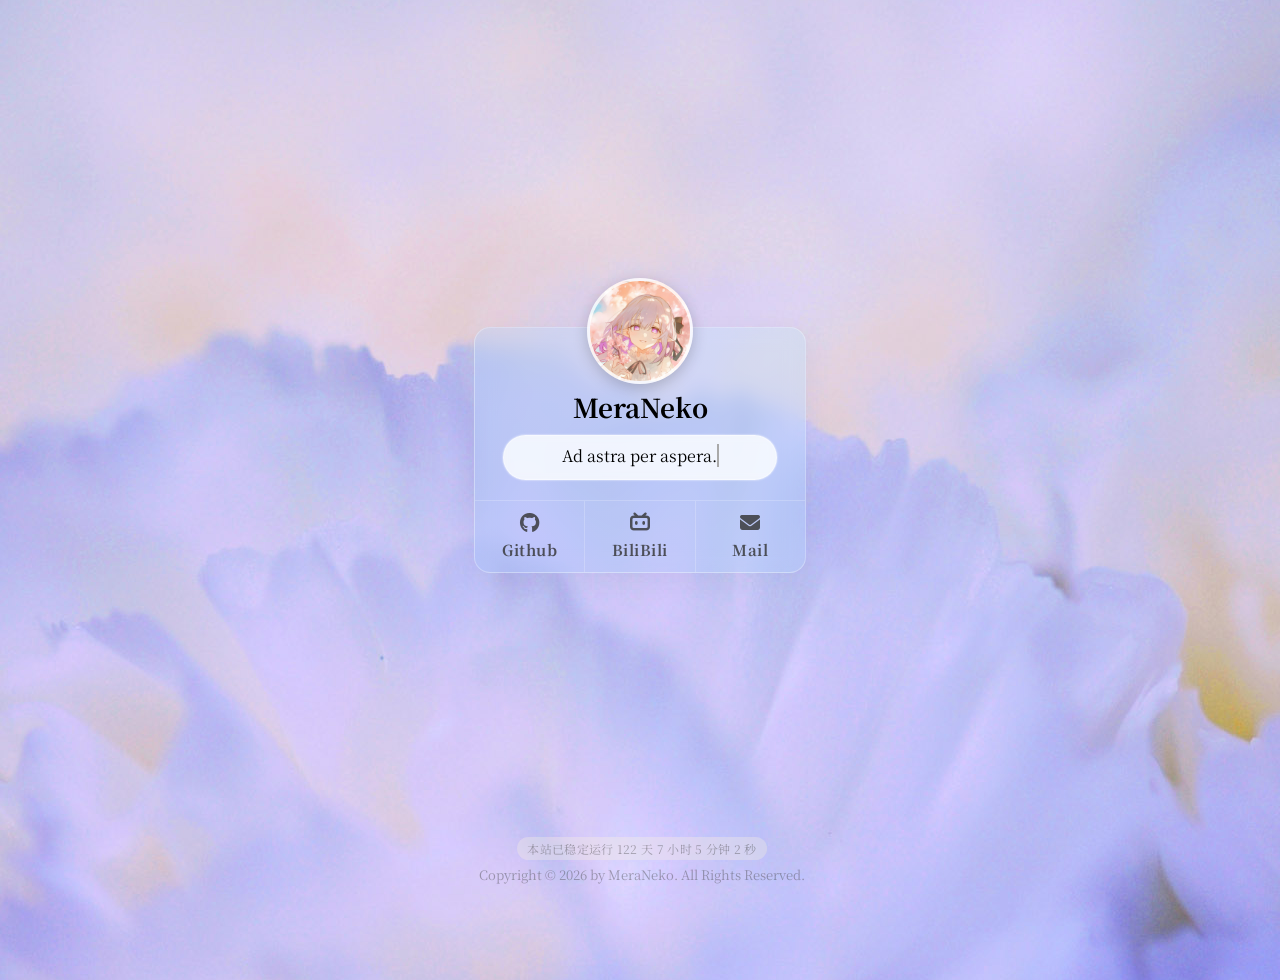
==== commit 0c662466: "Update index.html" ====
--- a/index.html
+++ b/index.html
@@ -89,7 +89,7 @@
     <div class="uptime-line">
         <span class="uptime" id="uptime">本站已稳定运行 919 天 1 小时 55 分钟 16 秒</span>
     </div>
-    <div>Copyright © 2026 by <a href="https://www.gardenwalk.moe/">MeraNeko. </a> All Rights Reserved.</div>
+    <div>Copyright © 2026 by MeraNeko. </a> All Rights Reserved.</div>
     </div>
 
-</body></html>+</body></html>
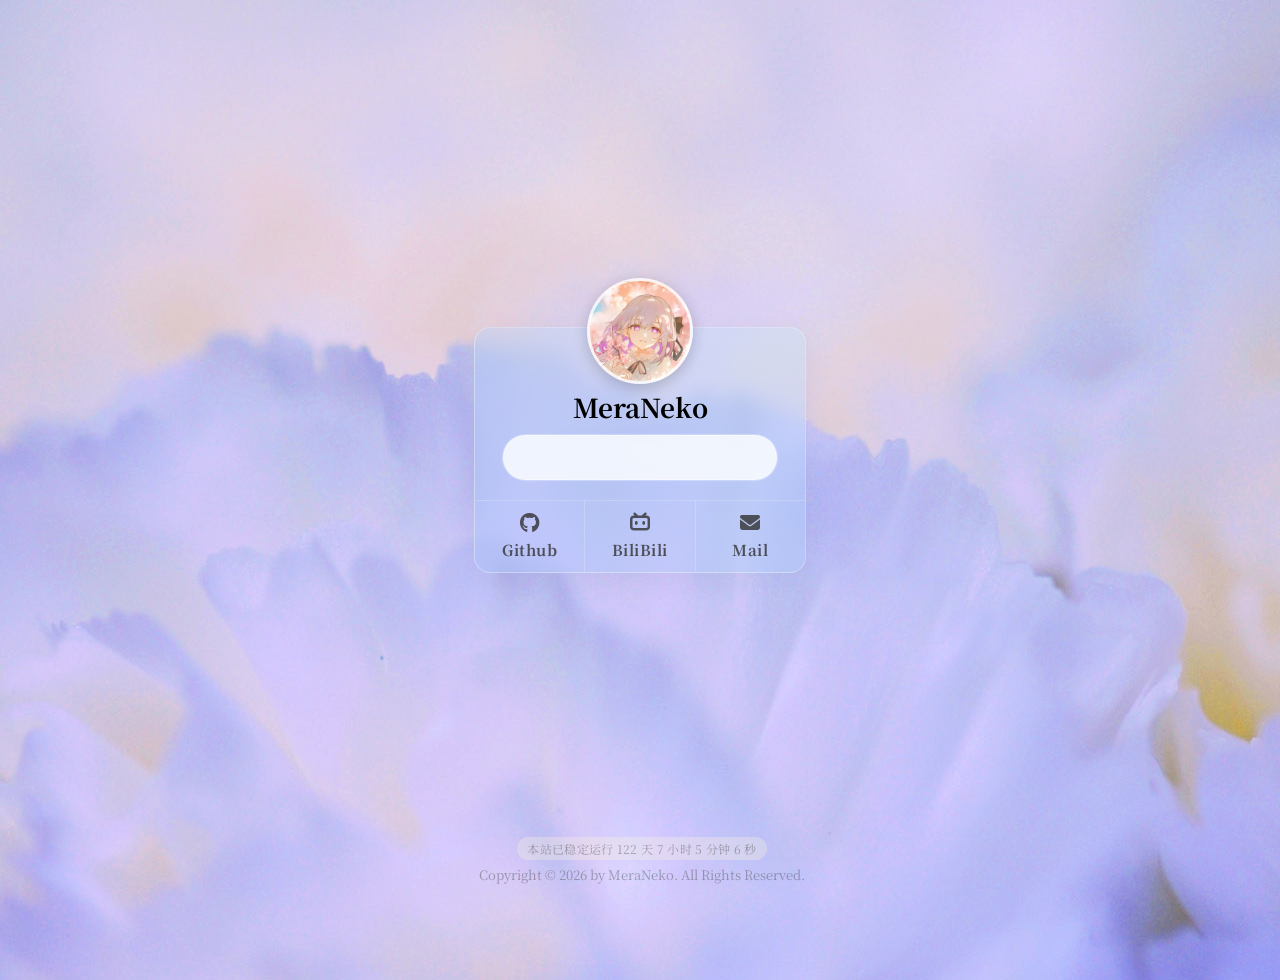
==== commit 79945a51: "Fix loading screen: restore initial states so intro animation plays Saved-page snapshots had the mas" ====
--- a/index.html
+++ b/index.html
@@ -41,13 +41,13 @@
 }
 /*# sourceMappingURL=[data-uri] */</style></head>
 <body>
-    <div class="bg bigger" id="bg"></div><!--在CSS17行引入-->
+    <div class="bg" id="bg"></div><!--在CSS17行引入-->
     <!-- 左右开屏加载的遮罩 -->
-    <div class="loading-mask loaded" id="loadingMask" style="display: none;">
+    <div class="loading-mask" id="loadingMask">
         <div class="mask-left"></div>
         <div class="mask-right"></div>
         <!-- 加载动画容器 -->
-        <div class="load_15" id="loaderContainer" style="opacity: 0;">
+        <div class="load_15" id="loaderContainer">
             <div class="sk-cube sk-cube1"></div>
             <div class="sk-cube sk-cube2"></div>
             <div class="sk-cube sk-cube3"></div>
@@ -58,16 +58,16 @@
             <div class="sk-cube sk-cube8"></div>
             <div class="sk-cube sk-cube9"></div>
         </div>
-        <div class="description-text" style="opacity: 0;">
+        <div class="description-text">
             <h1>MeraNeko's HomePage</h1><br><h2>Loading...</h2>
         </div>
     </div>
     <!--主卡片区域-->
-    <div class="main-card" id="MainCard" style="transform: perspective(450px) rotateX(0.00051233deg) rotateY(0.00912354deg);">      
+    <div class="main-card" id="MainCard">
         <div class="avatar"></div><!--在CSS178行引入-->
         <h1 class="name">MeraNeko</h1>
         <div class="bar">
-            <p class="typewriter" id="typewriter" style="opacity: 1;">Ad astra per aspera.</p>
+            <p class="typewriter" id="typewriter">Ad astra per aspera.</p>
         </div>
         <div class="footer-links"><!--样式在css255行-->
             <a href="https://github.com/meraneko" target="_blank" class="footer-btn">
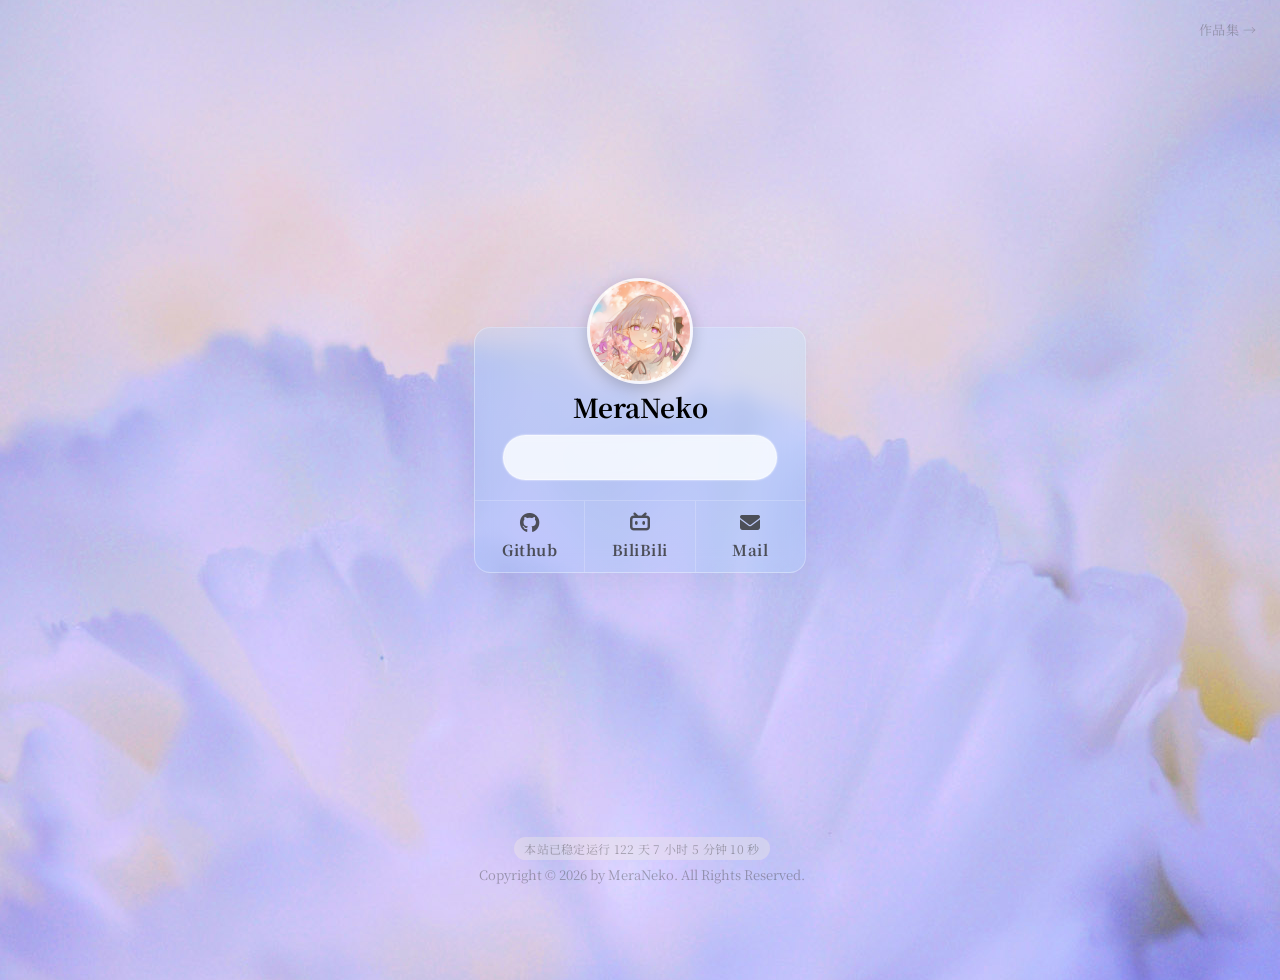
==== commit 5c799183: "Add a discreet works link to the top-right of the homepage" ====
--- a/index.html
+++ b/index.html
@@ -41,6 +41,8 @@
 }
 /*# sourceMappingURL=[data-uri] */</style></head>
 <body>
+    <!-- 右上角作品集入口 -->
+    <a class="works-link" href="./works/">作品集 <span class="arrow">&rarr;</span></a>
     <div class="bg" id="bg"></div><!--在CSS17行引入-->
     <!-- 左右开屏加载的遮罩 -->
     <div class="loading-mask" id="loadingMask">
--- a/homepage_files/style.css
+++ b/homepage_files/style.css
@@ -389,4 +389,45 @@
     padding: 2px 10px;
     border-radius: 40px;
     backdrop-filter: blur(2px);
+}
+
+/* 右上角作品集入口：开屏遮罩收起后再淡入 */
+.works-link {
+    position: fixed;
+    top: 20px;
+    right: 24px;
+    z-index: 200;
+    font-family: 'Noto Serif SC', serif;
+    font-size: 13px;
+    letter-spacing: 0.5px;
+    color: rgba(60, 60, 60, 0.35);
+    text-decoration: none;
+    opacity: 0;
+    animation: works-link-in 0.9s ease 1.6s forwards;
+    transition: color 0.3s ease;
+}
+
+.works-link:hover {
+    color: rgba(40, 40, 40, 0.85);
+}
+
+.works-link .arrow {
+    display: inline-block;
+    transition: transform 0.3s ease;
+}
+
+.works-link:hover .arrow {
+    transform: translateX(3px);
+}
+
+@keyframes works-link-in {
+    to { opacity: 1; }
+}
+
+@media (max-width: 480px) {
+    .works-link {
+        top: 16px;
+        right: 18px;
+        font-size: 12px;
+    }
 }
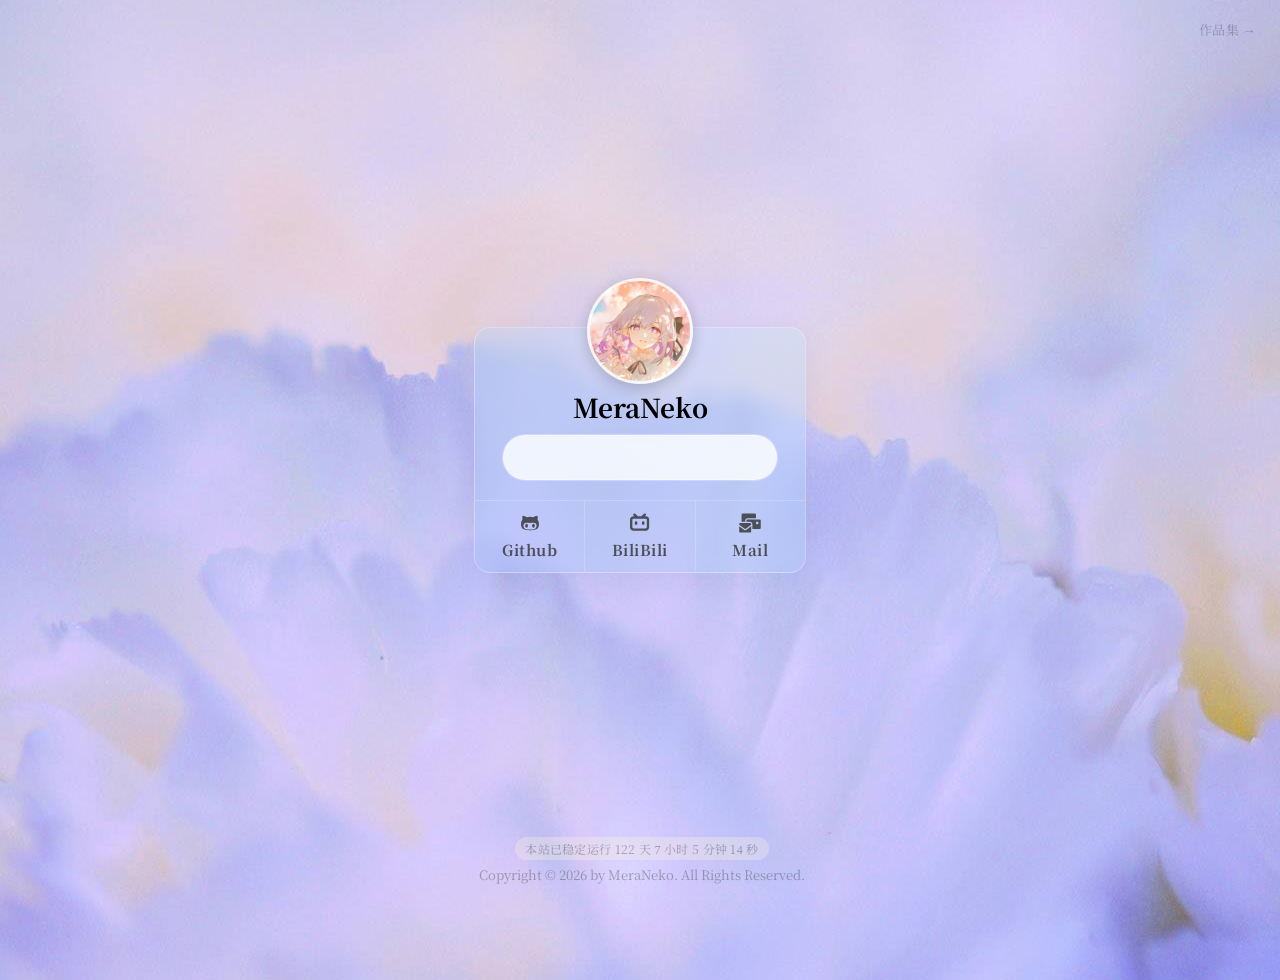
==== commit 4266ded8: "Stop gating the homepage intro on window.load The mask only left after `load`, which waits for the b" ====
--- a/index.html
+++ b/index.html
@@ -5,8 +5,7 @@
     <meta name="description" content="MeraNeko's HomePage">
     <title>MeraNeko's HomePage</title>
     <link rel="shortcut icon" href="./favicon.jpg">
-    <link href="./homepage_files/noto-serif-sc.css" rel="stylesheet">   
-    <link rel="stylesheet" href="./homepage_files/all.min.css" integrity="sha384-PPIZEGYM1v8zp5Py7UjFb79S58UeqCL9pYVnVPURKEqvioPROaVAJKKLzvH2rDnI" crossorigin="anonymous">
+    <link href="./homepage_files/noto-sc.min.css" rel="stylesheet">   
     <meta content="width=device-width, initial-scale=1.0, minimum-scale=1.0, maximum-scale=1.0, user-scalable=no" name="viewport">
     <link rel="stylesheet" href="./homepage_files/style.css">
     <script src="./homepage_files/loading.js.下载" defer=""></script> 
@@ -73,15 +72,15 @@
         </div>
         <div class="footer-links"><!--样式在css255行-->
             <a href="https://github.com/meraneko" target="_blank" class="footer-btn">
-            <i class="fab fa-github"></i>
+            <svg class="fi" viewBox="0 0 480 535" aria-hidden="true"><path transform="matrix(1 0 0 -1 0 460)" d="M186 119Q186 102 177 84Q169 66 149 64Q130 66 121 84Q113 102 113 119Q113 136 121 155Q130 173 149 174Q169 173 177 155Q186 136 186 119ZM480 170Q482 120 463 75Q443 38 408 22Q372 6 330 3Q289 -1 251 0Q248 0 246 0Q242 0 238 0Q200 -1 157 3Q114 6 77 22Q40 38 20 75Q-1 120 0 170Q0 234 41 283Q34 307 34 332Q34 348 37 359Q41 370 48 384Q82 384 107 376Q132 368 157 348Q201 358 246 358Q287 358 326 349Q351 369 376 376Q401 384 434 384Q441 370 445 359Q449 348 449 332Q449 307 441 284Q481 234 480 170ZM416 119Q415 153 397 177Q378 201 342 202Q320 201 298 198Q292 197 286 196Q264 193 241 193Q218 193 196 196Q190 197 185 197Q163 201 140 202Q105 201 86 177Q67 153 67 119Q67 76 90 54Q113 32 147 25Q181 17 217 18H265Q301 17 335 25Q370 32 392 54Q415 76 416 119ZM333 174Q314 173 305 155Q296 136 296 119Q296 102 305 84Q314 66 333 64Q352 66 361 84Q370 102 370 119Q370 136 361 155Q352 173 333 174Z"/></svg>
             <span>Github</span>
             </a>
             <a href="https://space.bilibili.com/1247516074" target="_blank" class="footer-btn">
-            <i class="fab fa-bilibili"></i>
+            <svg class="fi" viewBox="0 0 512 535" aria-hidden="true"><path transform="matrix(1 0 0 -1 0 460)" d="M489 344Q514 317 512 278V76Q511 36 485 11Q460 -15 420 -16H92Q52 -15 27 11Q1 37 0 80V278Q1 317 27 344Q52 369 92 370H121L96 396Q87 404 87 418Q87 431 96 439Q105 448 118 448Q131 448 140 439L213 370H301L376 439Q385 448 398 448Q411 448 420 439Q428 431 429 418Q428 404 420 396L395 370H424Q464 369 489 344ZM450 274Q449 289 439 298Q430 307 416 307H96Q82 307 72 298Q63 289 63 274V80Q63 66 72 56Q82 47 96 46H416Q430 47 440 56Q449 66 450 80V274ZM186 231Q195 222 196 208V175Q195 161 186 152Q177 142 162 142Q148 142 139 152Q129 161 129 175V208Q129 222 139 231Q148 241 162 241Q176 241 186 231ZM377 231Q386 222 387 208V175Q386 161 377 152Q368 142 354 142Q339 142 330 152Q320 161 320 175V208Q321 222 330 231Q340 241 354 241Q368 241 377 231Z"/></svg>
             <span>BiliBili</span>
             </a>
             <a href="mailto:hi@meraneko.top" class="footer-btn">
-            <i class="fa-solid fa-envelope"></i>
+            <svg class="fi" viewBox="0 0 640 534" aria-hidden="true"><path transform="matrix(1 0 0 -1 0 459)" d="M128 448Q114 448 105 439Q96 430 96 416V224H192V256Q193 283 211 301Q229 319 256 320H480V416Q480 430 471 439Q462 448 448 448H128ZM256 288Q242 288 233 279Q224 270 224 256V224H320Q347 223 365 205Q383 187 384 160V32H576Q590 32 599 41Q608 50 608 64V256Q608 270 599 279Q590 288 576 288H256ZM496 224H528H496H528Q543 223 544 208V176Q543 161 528 160H496Q481 161 480 176V208Q481 223 496 224ZM64 192Q50 192 41 183Q32 174 32 160V147L187 32Q189 31 192 30Q195 31 197 32L352 147V160Q352 174 343 183Q334 192 320 192H64ZM352 107 216 6 352 107 216 6Q205 -1 192 -2Q179 -1 168 6L32 107V-32Q32 -46 41 -55Q50 -64 64 -64H320Q334 -64 343 -55Q352 -46 352 -32V107Z"/></svg>
             <span>Mail</span>
             </a>            
         </div>
--- a/homepage_files/noto-sc.min.css
+++ b/homepage_files/noto-sc.min.css
@@ -0,0 +1,64 @@
+@font-face {
+  font-family: 'Noto Serif SC';
+  font-style: normal;
+  font-weight: 200 900;
+  font-display: swap;
+  src: url(fonts-min/H4chBXePl9DZ0Xe7gG9cyOj7oqP0dTpxZbB9E9gjjmzKvaeKHUTtJDWv3z-us4bxD8F5og.108.woff2) format('woff2');
+  unicode-range: U+24;
+}
+@font-face {
+  font-family: 'Noto Serif SC';
+  font-style: normal;
+  font-weight: 200 900;
+  font-display: swap;
+  src: url(fonts-min/H4chBXePl9DZ0Xe7gG9cyOj7oqP0dTpxZbB9E9gjjmzKvaeKHUTtJDWv3z-us4bxD8F5og.113.woff2) format('woff2');
+  unicode-range: U+26, U+79D2, U+7A33;
+}
+@font-face {
+  font-family: 'Noto Serif SC';
+  font-style: normal;
+  font-weight: 200 900;
+  font-display: swap;
+  src: url(fonts-min/H4chBXePl9DZ0Xe7gG9cyOj7oqP0dTpxZbB9E9gjjmzKvaeKHUTtJDWv3z-us4bxD8F5og.114.woff2) format('woff2');
+  unicode-range: U+2026, U+949F;
+}
+@font-face {
+  font-family: 'Noto Serif SC';
+  font-style: normal;
+  font-weight: 200 900;
+  font-display: swap;
+  src: url(fonts-min/H4chBXePl9DZ0Xe7gG9cyOj7oqP0dTpxZbB9E9gjjmzKvaeKHUTtJDWv3z-us4bxD8F5og.115.woff2) format('woff2');
+  unicode-range: U+25, U+FF1B;
+}
+@font-face {
+  font-family: 'Noto Serif SC';
+  font-style: normal;
+  font-weight: 200 900;
+  font-display: swap;
+  src: url(fonts-min/H4chBXePl9DZ0Xe7gG9cyOj7oqP0dTpxZbB9E9gjjmzKvaeKHUTtJDWv3z-us4bxD8F5og.117.woff2) format('woff2');
+  unicode-range: U+4E, U+201C-201D, U+3010-3011, U+5DF2, U+8FD0, U+96C6, U+FF1F;
+}
+@font-face {
+  font-family: 'Noto Serif SC';
+  font-style: normal;
+  font-weight: 200 900;
+  font-display: swap;
+  src: url(fonts-min/H4chBXePl9DZ0Xe7gG9cyOj7oqP0dTpxZbB9E9gjjmzKvaeKHUTtJDWv3z-us4bxD8F5og.118.woff2) format('woff2');
+  unicode-range: U+7C, U+A9, U+4F5C, U+5206, U+54C1, U+5929, U+5B9A, U+5C0F, U+65F6, U+672C, U+7AD9, U+884C, U+FF01, U+FF08-FF09;
+}
+@font-face {
+  font-family: 'Noto Serif SC';
+  font-style: normal;
+  font-weight: 200 900;
+  font-display: swap;
+  src: url(fonts-min/H4chBXePl9DZ0Xe7gG9cyOj7oqP0dTpxZbB9E9gjjmzKvaeKHUTtJDWv3z-us4bxD8F5og.119.woff2) format('woff2');
+  unicode-range: U+20, U+27, U+2C-32, U+35-36, U+38-3B, U+41-44, U+47-48, U+4C-4D, U+4F-50, U+52, U+54, U+5B, U+5D, U+61-69, U+6B-70, U+72-7A, U+B7, U+2013-2014, U+3001-3002, U+FF0C, U+FF1A;
+}
+@font-face {
+  font-family: 'Noto Serif SC';
+  font-style: normal;
+  font-weight: 200 900;
+  font-display: swap;
+  src: url(fonts-min/H4chBXePl9DZ0Xe7gG9cyOj7kqGWbg.woff2) format('woff2');
+  unicode-range: U+20, U+24-27, U+2C-32, U+35-36, U+38-3B, U+41-44, U+47-48, U+4C-50, U+52, U+54, U+5B, U+5D, U+61-69, U+6B-70, U+72-7A, U+7C, U+A9, U+B7, U+2013-2014, U+2018-2019, U+201C-201D, U+2026;
+}
--- a/homepage_files/style.css
+++ b/homepage_files/style.css
@@ -8,6 +8,7 @@
     -webkit-overflow-scrolling: touch;
     scroll-behavior: smooth; 
     padding-bottom: 80px;
+    background-color: #C1BCE5; /* 背景照的均色，图没到之前不至于露白 */
 }
 
 .bg {
@@ -16,14 +17,19 @@
     left: 0;
     width: 100%;
     height: 100%;
-    background-image: url('../bg.jfif'); 
+    background-image: url('./bg-home.jpg'); 
     background-size: cover;
     background-position: center center;
     background-repeat: no-repeat;
     background-attachment: fixed;
     z-index: -1;
     transform: scale(1);
-    transition: transform 1.2s ease-out;
+    opacity: 0;
+    transition: transform 1.2s ease-out, opacity 1.1s ease-out;
+}
+
+.bg.img-ready {
+    opacity: 1;
 }
 
 .bg.bigger {
@@ -177,7 +183,7 @@
     width: 100px;
     height: 100px;
     border-radius: 50%;
-    background: url('../profile.jpg') no-repeat center center; 
+    background: url('./profile-avatar.jpg') no-repeat center center; 
     background-size: cover;
     border: 3px solid rgba(255, 255, 255, 0.8);
     box-shadow: 0 4px 15px rgba(0, 0, 0, 0.2);
@@ -297,9 +303,11 @@
     color: rgba(255, 255, 255, 0.9);
 }
 
-.footer-btn i {
-    font-size: 20px;
+.footer-btn .fi {
+    height: 20px;
+    width: auto;
     margin-bottom: 2px;
+    fill: currentColor;
 }
 
 .footer-btn span {
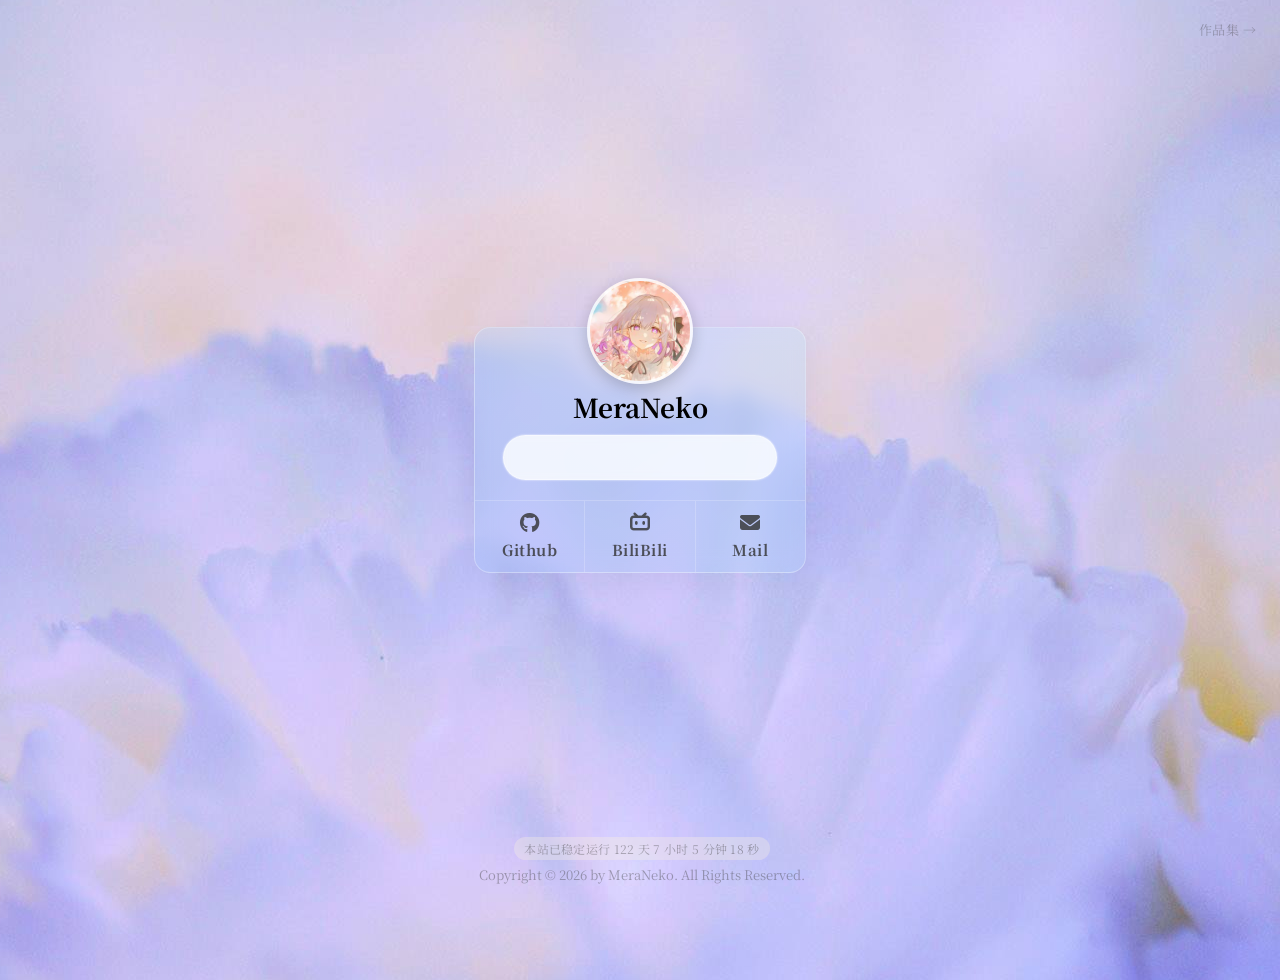
==== commit e0f91362: "Keep the first-screen work, drop the font changes Puts the font-related parts back the way they were" ====
--- a/index.html
+++ b/index.html
@@ -5,7 +5,8 @@
     <meta name="description" content="MeraNeko's HomePage">
     <title>MeraNeko's HomePage</title>
     <link rel="shortcut icon" href="./favicon.jpg">
-    <link href="./homepage_files/noto-sc.min.css" rel="stylesheet">   
+    <link href="./homepage_files/noto-serif-sc.css" rel="stylesheet">   
+    <link rel="stylesheet" href="./homepage_files/all.min.css">   
     <meta content="width=device-width, initial-scale=1.0, minimum-scale=1.0, maximum-scale=1.0, user-scalable=no" name="viewport">
     <link rel="stylesheet" href="./homepage_files/style.css">
     <script src="./homepage_files/loading.js.下载" defer=""></script> 
@@ -72,15 +73,15 @@
         </div>
         <div class="footer-links"><!--样式在css255行-->
             <a href="https://github.com/meraneko" target="_blank" class="footer-btn">
-            <svg class="fi" viewBox="0 0 480 535" aria-hidden="true"><path transform="matrix(1 0 0 -1 0 460)" d="M186 119Q186 102 177 84Q169 66 149 64Q130 66 121 84Q113 102 113 119Q113 136 121 155Q130 173 149 174Q169 173 177 155Q186 136 186 119ZM480 170Q482 120 463 75Q443 38 408 22Q372 6 330 3Q289 -1 251 0Q248 0 246 0Q242 0 238 0Q200 -1 157 3Q114 6 77 22Q40 38 20 75Q-1 120 0 170Q0 234 41 283Q34 307 34 332Q34 348 37 359Q41 370 48 384Q82 384 107 376Q132 368 157 348Q201 358 246 358Q287 358 326 349Q351 369 376 376Q401 384 434 384Q441 370 445 359Q449 348 449 332Q449 307 441 284Q481 234 480 170ZM416 119Q415 153 397 177Q378 201 342 202Q320 201 298 198Q292 197 286 196Q264 193 241 193Q218 193 196 196Q190 197 185 197Q163 201 140 202Q105 201 86 177Q67 153 67 119Q67 76 90 54Q113 32 147 25Q181 17 217 18H265Q301 17 335 25Q370 32 392 54Q415 76 416 119ZM333 174Q314 173 305 155Q296 136 296 119Q296 102 305 84Q314 66 333 64Q352 66 361 84Q370 102 370 119Q370 136 361 155Q352 173 333 174Z"/></svg>
+            <i class="fab fa-github"></i>
             <span>Github</span>
             </a>
             <a href="https://space.bilibili.com/1247516074" target="_blank" class="footer-btn">
-            <svg class="fi" viewBox="0 0 512 535" aria-hidden="true"><path transform="matrix(1 0 0 -1 0 460)" d="M489 344Q514 317 512 278V76Q511 36 485 11Q460 -15 420 -16H92Q52 -15 27 11Q1 37 0 80V278Q1 317 27 344Q52 369 92 370H121L96 396Q87 404 87 418Q87 431 96 439Q105 448 118 448Q131 448 140 439L213 370H301L376 439Q385 448 398 448Q411 448 420 439Q428 431 429 418Q428 404 420 396L395 370H424Q464 369 489 344ZM450 274Q449 289 439 298Q430 307 416 307H96Q82 307 72 298Q63 289 63 274V80Q63 66 72 56Q82 47 96 46H416Q430 47 440 56Q449 66 450 80V274ZM186 231Q195 222 196 208V175Q195 161 186 152Q177 142 162 142Q148 142 139 152Q129 161 129 175V208Q129 222 139 231Q148 241 162 241Q176 241 186 231ZM377 231Q386 222 387 208V175Q386 161 377 152Q368 142 354 142Q339 142 330 152Q320 161 320 175V208Q321 222 330 231Q340 241 354 241Q368 241 377 231Z"/></svg>
+            <i class="fab fa-bilibili"></i>
             <span>BiliBili</span>
             </a>
             <a href="mailto:hi@meraneko.top" class="footer-btn">
-            <svg class="fi" viewBox="0 0 640 534" aria-hidden="true"><path transform="matrix(1 0 0 -1 0 459)" d="M128 448Q114 448 105 439Q96 430 96 416V224H192V256Q193 283 211 301Q229 319 256 320H480V416Q480 430 471 439Q462 448 448 448H128ZM256 288Q242 288 233 279Q224 270 224 256V224H320Q347 223 365 205Q383 187 384 160V32H576Q590 32 599 41Q608 50 608 64V256Q608 270 599 279Q590 288 576 288H256ZM496 224H528H496H528Q543 223 544 208V176Q543 161 528 160H496Q481 161 480 176V208Q481 223 496 224ZM64 192Q50 192 41 183Q32 174 32 160V147L187 32Q189 31 192 30Q195 31 197 32L352 147V160Q352 174 343 183Q334 192 320 192H64ZM352 107 216 6 352 107 216 6Q205 -1 192 -2Q179 -1 168 6L32 107V-32Q32 -46 41 -55Q50 -64 64 -64H320Q334 -64 343 -55Q352 -46 352 -32V107Z"/></svg>
+            <i class="fa-solid fa-envelope"></i>
             <span>Mail</span>
             </a>            
         </div>
--- a/homepage_files/noto-serif-sc.css
+++ b/homepage_files/noto-serif-sc.css
@@ -0,0 +1,812 @@
+@font-face {
+  font-family: 'Noto Serif SC';
+  font-style: normal;
+  font-weight: 200 900;
+  font-display: swap;
+  src: url(fonts/H4chBXePl9DZ0Xe7gG9cyOj7oqP0dTpxZbB9E9gjjmzKvaeKHUTtJDWv3z-us4bxD8F5og.4.woff2) format('woff2');
+  unicode-range: U+1f1e9-1f1f5, U+1f1f7-1f1ff, U+1f21a, U+1f232, U+1f234-1f237, U+1f250-1f251, U+1f300, U+1f302-1f308, U+1f30a-1f311, U+1f315, U+1f319-1f320, U+1f324, U+1f327, U+1f32a, U+1f32c-1f32d, U+1f330-1f357, U+1f359-1f37e;
+}
+@font-face {
+  font-family: 'Noto Serif SC';
+  font-style: normal;
+  font-weight: 200 900;
+  font-display: swap;
+  src: url(fonts/H4chBXePl9DZ0Xe7gG9cyOj7oqP0dTpxZbB9E9gjjmzKvaeKHUTtJDWv3z-us4bxD8F5og.5.woff2) format('woff2');
+  unicode-range: U+fee3, U+fef3, U+ff03-ff04, U+ff07, U+ff0a, U+ff17-ff19, U+ff1c-ff1d, U+ff20-ff3a, U+ff3c, U+ff3e-ff5b, U+ff5d, U+ff61-ff65, U+ff67-ff6a, U+ff6c, U+ff6f-ff78, U+ff7a-ff7d, U+ff80-ff84, U+ff86, U+ff89-ff8e, U+ff92, U+ff97-ff9b, U+ff9d-ff9f, U+ffe0-ffe4, U+ffe6, U+ffe9, U+ffeb, U+ffed, U+fffc, U+1f004, U+1f170-1f171, U+1f192-1f195, U+1f198-1f19a, U+1f1e6-1f1e8;
+}
+@font-face {
+  font-family: 'Noto Serif SC';
+  font-style: normal;
+  font-weight: 200 900;
+  font-display: swap;
+  src: url(fonts/H4chBXePl9DZ0Xe7gG9cyOj7oqP0dTpxZbB9E9gjjmzKvaeKHUTtJDWv3z-us4bxD8F5og.6.woff2) format('woff2');
+  unicode-range: U+f0a7, U+f0b2, U+f0b7, U+f0c9, U+f0d8, U+f0da, U+f0dc-f0dd, U+f0e0, U+f0e6, U+f0eb, U+f0fc, U+f101, U+f104-f105, U+f107, U+f10b, U+f11b, U+f14b, U+f18a, U+f193, U+f1d6-f1d7, U+f244, U+f27a, U+f296, U+f2ae, U+f471, U+f4b3, U+f610-f611, U+f880-f881, U+f8ec, U+f8f5, U+f8ff, U+f901, U+f90a, U+f92c-f92d, U+f934, U+f937, U+f941, U+f965, U+f967, U+f969, U+f96b, U+f96f, U+f974, U+f978-f979, U+f97e, U+f981, U+f98a, U+f98e, U+f997, U+f99c, U+f9b2, U+f9b5, U+f9ba, U+f9be, U+f9ca, U+f9d0-f9d1, U+f9dd, U+f9e0-f9e1, U+f9e4, U+f9f7, U+fa00-fa01, U+fa08, U+fa0a, U+fa11, U+fb01-fb02, U+fdfc, U+fe0e, U+fe30-fe31, U+fe33-fe44, U+fe49-fe52, U+fe54-fe57, U+fe59-fe66, U+fe68-fe6b, U+fe8e, U+fe92-fe93, U+feae, U+feb8, U+fecb-fecc, U+fee0;
+}
+@font-face {
+  font-family: 'Noto Serif SC';
+  font-style: normal;
+  font-weight: 200 900;
+  font-display: swap;
+  src: url(fonts/H4chBXePl9DZ0Xe7gG9cyOj7oqP0dTpxZbB9E9gjjmzKvaeKHUTtJDWv3z-us4bxD8F5og.21.woff2) format('woff2');
+  unicode-range: U+9f83, U+9f85-9f8d, U+9f90-9f91, U+9f94-9f96, U+9f98, U+9f9b-9f9c, U+9f9e, U+9fa0, U+9fa2, U+9ff0-9fff, U+a001, U+a007, U+a025, U+a046-a047, U+a057, U+a072, U+a078-a079, U+a083, U+a085, U+a100, U+a118, U+a132, U+a134, U+a1f4, U+a242, U+a4a6, U+a4aa, U+a4b0-a4b1, U+a4b3, U+a9c1-a9c2, U+ac00-ac01, U+ac04, U+ac08, U+ac10-ac11, U+ac13-ac16, U+ac19, U+ac1c-ac1d, U+ac24, U+ac70-ac71, U+ac74, U+ac77-ac78, U+ac80-ac81, U+ac83, U+ac8c, U+ac90, U+ac9f-aca0, U+aca8-aca9, U+acac, U+acb0, U+acbd, U+acc1, U+acc4, U+ace0-ace1, U+ace4, U+ace8, U+acf3, U+acf5, U+acfc-acfd, U+ad00, U+ad0c, U+ad11, U+ad1c, U+ad34, U+ad50, U+ad64, U+ad6c, U+ad70, U+ad74, U+ad7f, U+ad81, U+ad8c, U+adc0, U+adc8, U+addc, U+ade0, U+adf8-adf9, U+adfc, U+ae00, U+ae08-ae09, U+ae0b, U+ae30, U+ae34, U+ae38, U+ae40, U+ae4a, U+ae4c, U+ae54, U+ae68, U+aebc, U+aed8, U+af2c-af2d;
+}
+@font-face {
+  font-family: 'Noto Serif SC';
+  font-style: normal;
+  font-weight: 200 900;
+  font-display: swap;
+  src: url(fonts/H4chBXePl9DZ0Xe7gG9cyOj7oqP0dTpxZbB9E9gjjmzKvaeKHUTtJDWv3z-us4bxD8F5og.22.woff2) format('woff2');
+  unicode-range: U+9e30-9e33, U+9e35-9e3b, U+9e3e, U+9e40-9e44, U+9e46-9e4e, U+9e51, U+9e53, U+9e55-9e58, U+9e5a-9e5c, U+9e5e-9e63, U+9e66-9e6e, U+9e71, U+9e73, U+9e75, U+9e78-9e79, U+9e7c-9e7e, U+9e82, U+9e86-9e88, U+9e8b-9e8c, U+9e90-9e91, U+9e93, U+9e95, U+9e97, U+9e9d, U+9ea4-9ea5, U+9ea9-9eaa, U+9eb4-9eb5, U+9eb8-9eba, U+9ebc-9ebf, U+9ec3, U+9ec9, U+9ecd, U+9ed0, U+9ed2-9ed3, U+9ed5-9ed6, U+9ed9, U+9edc-9edd, U+9edf-9ee0, U+9ee2, U+9ee5, U+9ee7-9eea, U+9eef, U+9ef1, U+9ef3-9ef4, U+9ef6, U+9ef9, U+9efb-9efc, U+9efe, U+9f0b, U+9f0d, U+9f10, U+9f14, U+9f17, U+9f19, U+9f22, U+9f29, U+9f2c, U+9f2f, U+9f31, U+9f37, U+9f39, U+9f3d-9f3e, U+9f41, U+9f4a-9f4b, U+9f51-9f52, U+9f61-9f63, U+9f66-9f67, U+9f80-9f81;
+}
+@font-face {
+  font-family: 'Noto Serif SC';
+  font-style: normal;
+  font-weight: 200 900;
+  font-display: swap;
+  src: url(fonts/H4chBXePl9DZ0Xe7gG9cyOj7oqP0dTpxZbB9E9gjjmzKvaeKHUTtJDWv3z-us4bxD8F5og.23.woff2) format('woff2');
+  unicode-range: U+9c82-9c83, U+9c85-9c8c, U+9c8e-9c92, U+9c94-9c9b, U+9c9e-9ca3, U+9ca5-9ca7, U+9ca9, U+9cab, U+9cad-9cae, U+9cb1-9cb7, U+9cb9-9cbd, U+9cbf-9cc0, U+9cc3, U+9cc5-9cc7, U+9cc9-9cd1, U+9cd3-9cda, U+9cdc-9cdd, U+9cdf, U+9ce1-9ce3, U+9ce5, U+9ce9, U+9cee-9cef, U+9cf3-9cf4, U+9cf6, U+9cfc-9cfd, U+9d02, U+9d08-9d09, U+9d12, U+9d1b, U+9d1e, U+9d26, U+9d28, U+9d37, U+9d3b, U+9d3f, U+9d51, U+9d59, U+9d5c-9d5d, U+9d5f-9d61, U+9d6c, U+9d70, U+9d72, U+9d7a, U+9d7e, U+9d84, U+9d89, U+9d8f, U+9d92, U+9daf, U+9db4, U+9db8, U+9dbc, U+9dc4, U+9dc7, U+9dc9, U+9dd7, U+9ddf, U+9df2, U+9df9-9dfa, U+9e0a, U+9e11, U+9e1a, U+9e1e, U+9e20, U+9e22, U+9e28-9e2c, U+9e2e-9e2f;
+}
+@font-face {
+  font-family: 'Noto Serif SC';
+  font-style: normal;
+  font-weight: 200 900;
+  font-display: swap;
+  src: url(fonts/H4chBXePl9DZ0Xe7gG9cyOj7oqP0dTpxZbB9E9gjjmzKvaeKHUTtJDWv3z-us4bxD8F5og.24.woff2) format('woff2');
+  unicode-range: U+9a80, U+9a83, U+9a85, U+9a88-9a8a, U+9a8d-9a8e, U+9a90, U+9a92-9a93, U+9a95-9a96, U+9a98-9a99, U+9a9b-9aa2, U+9aa5, U+9aa7, U+9aaf-9ab1, U+9ab5-9ab6, U+9ab9-9aba, U+9ac0-9ac4, U+9ac8, U+9acb-9acc, U+9ace-9acf, U+9ad1-9ad2, U+9ad9, U+9adf, U+9ae1, U+9ae3, U+9aea-9aeb, U+9aed-9aef, U+9af4, U+9af9, U+9afb, U+9b03-9b04, U+9b06, U+9b08, U+9b0d, U+9b0f-9b10, U+9b13, U+9b18, U+9b1a, U+9b1f, U+9b22-9b23, U+9b25, U+9b27-9b28, U+9b2a, U+9b2f, U+9b31-9b32, U+9b3b, U+9b43, U+9b46-9b49, U+9b4d-9b4e, U+9b51, U+9b56, U+9b58, U+9b5a, U+9b5c, U+9b5f, U+9b61-9b62, U+9b6f, U+9b77, U+9b80, U+9b88, U+9b8b, U+9b8e, U+9b91, U+9b9f-9ba0, U+9ba8, U+9baa-9bab, U+9bad-9bae, U+9bb0-9bb1, U+9bb8, U+9bc9-9bca, U+9bd3, U+9bd6, U+9bdb, U+9be8, U+9bf0-9bf1, U+9c02, U+9c10, U+9c15, U+9c24, U+9c2d, U+9c32, U+9c39, U+9c3b, U+9c40, U+9c47-9c49, U+9c53, U+9c57, U+9c64, U+9c72, U+9c77-9c78, U+9c7b, U+9c7f-9c80;
+}
+@font-face {
+  font-family: 'Noto Serif SC';
+  font-style: normal;
+  font-weight: 200 900;
+  font-display: swap;
+  src: url(fonts/H4chBXePl9DZ0Xe7gG9cyOj7oqP0dTpxZbB9E9gjjmzKvaeKHUTtJDWv3z-us4bxD8F5og.25.woff2) format('woff2');
+  unicode-range: U+98dd, U+98e1-98e2, U+98e7-98ea, U+98ec, U+98ee-98ef, U+98f2, U+98f4, U+98fc-98fe, U+9903, U+9905, U+9908, U+990a, U+990c-990d, U+9913-9914, U+9918, U+991a-991b, U+991e, U+9921, U+9928, U+992c, U+992e, U+9935, U+9938-9939, U+993d-993e, U+9945, U+994b-994c, U+9951-9952, U+9954-9955, U+9957, U+995e, U+9963, U+9966-9969, U+996b-996c, U+996f, U+9974-9975, U+9977-9979, U+997d-997e, U+9980-9981, U+9983-9984, U+9987, U+998a-998b, U+998d-9991, U+9993-9995, U+9997-9998, U+99a5, U+99ab, U+99ad-99ae, U+99b1, U+99b3-99b4, U+99bc, U+99bf, U+99c1, U+99c3-99c6, U+99cc, U+99d0, U+99d2, U+99d5, U+99db, U+99dd, U+99e1, U+99ed, U+99f1, U+99ff, U+9a01, U+9a03-9a04, U+9a0e-9a0f, U+9a11-9a13, U+9a19, U+9a1b, U+9a28, U+9a2b, U+9a30, U+9a32, U+9a37, U+9a40, U+9a45, U+9a4a, U+9a4d-9a4e, U+9a52, U+9a55, U+9a57, U+9a5a-9a5b, U+9a5f, U+9a62, U+9a65, U+9a69, U+9a6b, U+9a6e, U+9a75, U+9a77-9a7a, U+9a7d;
+}
+@font-face {
+  font-family: 'Noto Serif SC';
+  font-style: normal;
+  font-weight: 200 900;
+  font-display: swap;
+  src: url(fonts/H4chBXePl9DZ0Xe7gG9cyOj7oqP0dTpxZbB9E9gjjmzKvaeKHUTtJDWv3z-us4bxD8F5og.26.woff2) format('woff2');
+  unicode-range: U+975b-975c, U+9763, U+9765-9766, U+976c-976d, U+9773, U+9776, U+977a, U+977c, U+9784-9785, U+978e-978f, U+9791-9792, U+9794-9795, U+9798, U+979a, U+979e, U+97a3, U+97a5-97a6, U+97a8, U+97ab-97ac, U+97ae-97af, U+97b2, U+97b4, U+97c6, U+97cb-97cc, U+97d3, U+97d8, U+97dc, U+97e1, U+97ea-97eb, U+97ee, U+97fb, U+97fe-97ff, U+9801-9803, U+9805-9806, U+9808, U+980c, U+9810-9814, U+9817-9818, U+981e, U+9820-9821, U+9824, U+9828, U+982b-982d, U+9830, U+9834, U+9838-9839, U+983c, U+9846, U+984d-984f, U+9851-9852, U+9854-9855, U+9857-9858, U+985a-985b, U+9862-9863, U+9865, U+9867, U+986b, U+986f-9871, U+9877-9878, U+987c, U+9880, U+9883, U+9885, U+9889, U+988b-988f, U+9893-9895, U+9899-989b, U+989e-989f, U+98a1-98a2, U+98a5-98a7, U+98a9, U+98af, U+98b1, U+98b6, U+98ba, U+98be, U+98c3-98c4, U+98c6-98c8, U+98cf-98d6, U+98da-98db;
+}
+@font-face {
+  font-family: 'Noto Serif SC';
+  font-style: normal;
+  font-weight: 200 900;
+  font-display: swap;
+  src: url(fonts/H4chBXePl9DZ0Xe7gG9cyOj7oqP0dTpxZbB9E9gjjmzKvaeKHUTtJDWv3z-us4bxD8F5og.27.woff2) format('woff2');
+  unicode-range: U+95c4-95ca, U+95cc-95cd, U+95d4-95d6, U+95d8, U+95e1-95e2, U+95e9, U+95f0-95f1, U+95f3, U+95f6, U+95fc, U+95fe-95ff, U+9602-9604, U+9606-960d, U+960f, U+9611-9613, U+9615-9617, U+9619-961b, U+961d, U+9621, U+9628, U+962f, U+963c-963e, U+9641-9642, U+9649, U+9654, U+965b-965f, U+9661, U+9663, U+9665, U+9667-9668, U+966c, U+9670, U+9672-9674, U+9678, U+967a, U+967d, U+9682, U+9685, U+9688, U+968a, U+968d-968e, U+9695, U+9697-9698, U+969e, U+96a0, U+96a3-96a4, U+96a8, U+96aa, U+96b0-96b1, U+96b3-96b4, U+96b7-96b9, U+96bb-96bd, U+96c9, U+96cb, U+96ce, U+96d1-96d2, U+96d6, U+96d9, U+96db-96dc, U+96de, U+96e0, U+96e3, U+96e9, U+96eb, U+96f0-96f2, U+96f9, U+96ff, U+9701-9702, U+9705, U+9708, U+970a, U+970e-970f, U+9711, U+9719, U+9727, U+972a, U+972d, U+9730, U+973d, U+9742, U+9744, U+9748-9749, U+9750-9751, U+975a;
+}
+@font-face {
+  font-family: 'Noto Serif SC';
+  font-style: normal;
+  font-weight: 200 900;
+  font-display: swap;
+  src: url(fonts/H4chBXePl9DZ0Xe7gG9cyOj7oqP0dTpxZbB9E9gjjmzKvaeKHUTtJDWv3z-us4bxD8F5og.28.woff2) format('woff2');
+  unicode-range: U+94f5, U+94f7, U+94f9, U+94fb-94fd, U+94ff, U+9503-9504, U+9506-9507, U+9509-950a, U+950d-950f, U+9511-9518, U+951a-9520, U+9522, U+9528-952d, U+9530-953a, U+953c-953f, U+9543-9546, U+9548-9550, U+9552-9555, U+9557-955b, U+955d-9568, U+956a-956d, U+9570-9574, U+9583, U+9586, U+9589, U+958e-958f, U+9591-9592, U+9594, U+9598-9599, U+959e-95a0, U+95a2-95a6, U+95a8-95b2, U+95b4, U+95b8-95c3;
+}
+@font-face {
+  font-family: 'Noto Serif SC';
+  font-style: normal;
+  font-weight: 200 900;
+  font-display: swap;
+  src: url(fonts/H4chBXePl9DZ0Xe7gG9cyOj7oqP0dTpxZbB9E9gjjmzKvaeKHUTtJDWv3z-us4bxD8F5og.29.woff2) format('woff2');
+  unicode-range: U+941c-942b, U+942d-942e, U+9432-9433, U+9435, U+9438, U+943a, U+943e, U+9444, U+944a, U+9451-9452, U+945a, U+9462-9463, U+9465, U+9470-9487, U+948a-9492, U+9494-9498, U+949a, U+949c-949d, U+94a1, U+94a3-94a4, U+94a8, U+94aa-94ad, U+94af, U+94b2, U+94b4-94ba, U+94bc-94c0, U+94c4, U+94c6-94db, U+94de-94ec, U+94ee-94f1, U+94f3;
+}
+@font-face {
+  font-family: 'Noto Serif SC';
+  font-style: normal;
+  font-weight: 200 900;
+  font-display: swap;
+  src: url(fonts/H4chBXePl9DZ0Xe7gG9cyOj7oqP0dTpxZbB9E9gjjmzKvaeKHUTtJDWv3z-us4bxD8F5og.30.woff2) format('woff2');
+  unicode-range: U+92ec-92ed, U+92f0, U+92f3, U+92f8, U+92fc, U+9304, U+9306, U+9310, U+9312, U+9315, U+9318, U+931a, U+931e, U+9320-9322, U+9324, U+9326-9329, U+932b-932c, U+932f, U+9331-9332, U+9335-9336, U+933e, U+9340-9341, U+934a-9360, U+9362-9363, U+9365-936b, U+936e, U+9375, U+937e, U+9382, U+938a, U+938c, U+938f, U+9393-9394, U+9396-9397, U+939a, U+93a2, U+93a7, U+93ac-93cd, U+93d0-93d1, U+93d6-93d8, U+93de-93df, U+93e1-93e2, U+93e4, U+93f8, U+93fb, U+93fd, U+940e-941a;
+}
+@font-face {
+  font-family: 'Noto Serif SC';
+  font-style: normal;
+  font-weight: 200 900;
+  font-display: swap;
+  src: url(fonts/H4chBXePl9DZ0Xe7gG9cyOj7oqP0dTpxZbB9E9gjjmzKvaeKHUTtJDWv3z-us4bxD8F5og.31.woff2) format('woff2');
+  unicode-range: U+9163-9164, U+9169, U+9170, U+9172, U+9174, U+9179-917a, U+917d-917e, U+9182-9183, U+9185, U+918c-918d, U+9190-9191, U+919a, U+919c, U+91a1-91a4, U+91a8, U+91aa-91af, U+91b4-91b5, U+91b8, U+91ba, U+91be, U+91c0-91c1, U+91c6, U+91c8, U+91cb, U+91d0, U+91d2, U+91d7-91d8, U+91dd, U+91e3, U+91e6-91e7, U+91ed, U+91f0, U+91f5, U+91f9, U+9200, U+9205, U+9207-920a, U+920d-920e, U+9210, U+9214-9215, U+921c, U+921e, U+9221, U+9223-9227, U+9229-922a, U+922d, U+9234-9235, U+9237, U+9239-923a, U+923c-9240, U+9244-9246, U+9249, U+924e-924f, U+9251, U+9253, U+9257, U+925b, U+925e, U+9262, U+9264-9266, U+9268, U+926c, U+926f, U+9271, U+927b, U+927e, U+9280, U+9283, U+9285-928a, U+928e, U+9291, U+9293, U+9296, U+9298, U+929c-929d, U+92a8, U+92ab-92ae, U+92b3, U+92b6-92b7, U+92b9, U+92c1, U+92c5-92c6, U+92c8, U+92cc, U+92d0, U+92d2, U+92e4, U+92ea;
+}
+@font-face {
+  font-family: 'Noto Serif SC';
+  font-style: normal;
+  font-weight: 200 900;
+  font-display: swap;
+  src: url(fonts/H4chBXePl9DZ0Xe7gG9cyOj7oqP0dTpxZbB9E9gjjmzKvaeKHUTtJDWv3z-us4bxD8F5og.32.woff2) format('woff2');
+  unicode-range: U+9004, U+900b, U+9011, U+9015-9016, U+901e, U+9021, U+9026, U+902d, U+902f, U+9031, U+9035-9036, U+9039-903a, U+9041, U+9044-9046, U+904a, U+904f-9052, U+9054-9055, U+9058-9059, U+905b-905e, U+9060-9062, U+9068-9069, U+906f, U+9072, U+9074, U+9076-907a, U+907c-907d, U+9081, U+9083, U+9085, U+9087-908b, U+908f, U+9095, U+9097, U+9099-909b, U+909d, U+90a0-90a1, U+90a8-90a9, U+90ac, U+90b0, U+90b2-90b4, U+90b6, U+90b8, U+90ba, U+90bd-90be, U+90c3-90c5, U+90c7-90c8, U+90cf-90d0, U+90d3, U+90d5, U+90d7, U+90da-90dc, U+90de, U+90e2, U+90e4, U+90e6-90e7, U+90ea-90eb, U+90ef, U+90f4-90f5, U+90f7, U+90fe-9100, U+9104, U+9109, U+910c, U+9112, U+9114-9115, U+9118, U+911c, U+911e, U+9120, U+9122-9123, U+9127, U+912d, U+912f-9132, U+9139-913a, U+9143, U+9146, U+9149-914a, U+914c, U+914e-9150, U+9154, U+9157, U+915a, U+915d-915e, U+9161-9162;
+}
+@font-face {
+  font-family: 'Noto Serif SC';
+  font-style: normal;
+  font-weight: 200 900;
+  font-display: swap;
+  src: url(fonts/H4chBXePl9DZ0Xe7gG9cyOj7oqP0dTpxZbB9E9gjjmzKvaeKHUTtJDWv3z-us4bxD8F5og.33.woff2) format('woff2');
+  unicode-range: U+8e41-8e42, U+8e47, U+8e49-8e4b, U+8e50-8e53, U+8e59-8e5a, U+8e5f-8e60, U+8e64, U+8e69, U+8e6c, U+8e70, U+8e74, U+8e76, U+8e7a-8e7c, U+8e7f, U+8e84-8e85, U+8e87, U+8e89, U+8e8b, U+8e8d, U+8e8f-8e90, U+8e94, U+8e99, U+8e9c, U+8e9e, U+8eaa, U+8eac, U+8eb0, U+8eb6, U+8ec0, U+8ec6, U+8eca-8ece, U+8ed2, U+8eda, U+8edf, U+8ee2, U+8eeb, U+8ef8, U+8efb-8efe, U+8f03, U+8f09, U+8f0b, U+8f12-8f15, U+8f1b, U+8f1d, U+8f1f, U+8f29-8f2a, U+8f2f, U+8f36, U+8f38, U+8f3b, U+8f3e-8f3f, U+8f44-8f45, U+8f49, U+8f4d-8f4e, U+8f5f, U+8f6b, U+8f6d, U+8f71-8f73, U+8f75-8f76, U+8f78-8f7a, U+8f7c, U+8f7e, U+8f81-8f82, U+8f84, U+8f87, U+8f8a-8f8b, U+8f8d-8f8f, U+8f94-8f95, U+8f97-8f9a, U+8fa6, U+8fad-8faf, U+8fb2, U+8fb5-8fb7, U+8fba-8fbc, U+8fbf, U+8fc2, U+8fcb, U+8fcd, U+8fd3, U+8fd5, U+8fd7, U+8fda, U+8fe2-8fe5, U+8fe8-8fe9, U+8fee, U+8ff3-8ff4, U+8ff8, U+8ffa;
+}
+@font-face {
+  font-family: 'Noto Serif SC';
+  font-style: normal;
+  font-weight: 200 900;
+  font-display: swap;
+  src: url(fonts/H4chBXePl9DZ0Xe7gG9cyOj7oqP0dTpxZbB9E9gjjmzKvaeKHUTtJDWv3z-us4bxD8F5og.34.woff2) format('woff2');
+  unicode-range: U+8cbd, U+8cbf-8cc4, U+8cc7-8cc8, U+8cca, U+8ccd, U+8cd1, U+8cd3, U+8cdb-8cdc, U+8cde, U+8ce0, U+8ce2-8ce4, U+8ce6-8ce8, U+8cea, U+8ced, U+8cf4, U+8cf8, U+8cfa, U+8cfc-8cfd, U+8d04-8d05, U+8d07-8d08, U+8d0a, U+8d0d, U+8d0f, U+8d13-8d14, U+8d16, U+8d1b, U+8d20, U+8d30, U+8d32-8d33, U+8d36, U+8d3b, U+8d3d, U+8d40, U+8d42-8d43, U+8d45-8d46, U+8d48-8d4a, U+8d4d, U+8d51, U+8d53, U+8d55, U+8d59, U+8d5c-8d5d, U+8d5f, U+8d61, U+8d66-8d67, U+8d6a, U+8d6d, U+8d71, U+8d73, U+8d84, U+8d90-8d91, U+8d94-8d95, U+8d99, U+8da8, U+8daf, U+8db1, U+8db5, U+8db8, U+8dba, U+8dbc, U+8dbf, U+8dc2, U+8dc4, U+8dc6, U+8dcb, U+8dce-8dcf, U+8dd6-8dd7, U+8dda-8ddb, U+8dde, U+8de1, U+8de3-8de4, U+8de9, U+8deb-8dec, U+8df0-8df1, U+8df6-8dfd, U+8e05, U+8e07, U+8e09-8e0a, U+8e0c, U+8e0e, U+8e10, U+8e14, U+8e1d-8e1f, U+8e23, U+8e26, U+8e2b-8e31, U+8e34-8e35, U+8e39-8e3a, U+8e3d, U+8e40;
+}
+@font-face {
+  font-family: 'Noto Serif SC';
+  font-style: normal;
+  font-weight: 200 900;
+  font-display: swap;
+  src: url(fonts/H4chBXePl9DZ0Xe7gG9cyOj7oqP0dTpxZbB9E9gjjmzKvaeKHUTtJDWv3z-us4bxD8F5og.35.woff2) format('woff2');
+  unicode-range: U+8b80, U+8b83, U+8b8a, U+8b8c, U+8b90, U+8b93, U+8b99-8b9a, U+8ba0, U+8ba3, U+8ba5-8ba7, U+8baa-8bac, U+8bb4-8bb5, U+8bb7, U+8bb9, U+8bc2-8bc3, U+8bc5, U+8bcb-8bcc, U+8bce-8bd0, U+8bd2-8bd4, U+8bd6, U+8bd8-8bd9, U+8bdc, U+8bdf, U+8be3-8be4, U+8be7-8be9, U+8beb-8bec, U+8bee, U+8bf0, U+8bf2-8bf3, U+8bf6, U+8bf9, U+8bfc-8bfd, U+8bff-8c00, U+8c02, U+8c04, U+8c06-8c07, U+8c0c, U+8c0f, U+8c11-8c12, U+8c14-8c1b, U+8c1d-8c21, U+8c24-8c25, U+8c27, U+8c2a-8c2c, U+8c2e-8c30, U+8c32-8c36, U+8c3f, U+8c47-8c4c, U+8c4e-8c50, U+8c54-8c56, U+8c62, U+8c68, U+8c6c, U+8c73, U+8c78, U+8c7a, U+8c82, U+8c85, U+8c89-8c8a, U+8c8d-8c8e, U+8c90, U+8c93-8c94, U+8c98, U+8c9d-8c9e, U+8ca0-8ca2, U+8ca7-8cac, U+8caf-8cb0, U+8cb3-8cb4, U+8cb6-8cb9, U+8cbb-8cbc;
+}
+@font-face {
+  font-family: 'Noto Serif SC';
+  font-style: normal;
+  font-weight: 200 900;
+  font-display: swap;
+  src: url(fonts/H4chBXePl9DZ0Xe7gG9cyOj7oqP0dTpxZbB9E9gjjmzKvaeKHUTtJDWv3z-us4bxD8F5og.36.woff2) format('woff2');
+  unicode-range: U+8a15-8a18, U+8a1a-8a1b, U+8a1d, U+8a1f, U+8a22-8a23, U+8a25, U+8a2b, U+8a2d, U+8a31, U+8a33-8a34, U+8a36-8a38, U+8a3a, U+8a3c, U+8a3e, U+8a40-8a41, U+8a46, U+8a48, U+8a50, U+8a52, U+8a54-8a55, U+8a58, U+8a5b, U+8a5d-8a63, U+8a66, U+8a69-8a6b, U+8a6d-8a6e, U+8a70, U+8a72-8a73, U+8a7a, U+8a85, U+8a87, U+8a8a, U+8a8c-8a8d, U+8a90-8a92, U+8a95, U+8a98, U+8aa0-8aa1, U+8aa3-8aa6, U+8aa8-8aa9, U+8aac-8aae, U+8ab0, U+8ab2, U+8ab8-8ab9, U+8abc, U+8abe-8abf, U+8ac7, U+8acf, U+8ad2, U+8ad6-8ad7, U+8adb-8adc, U+8adf, U+8ae1, U+8ae6-8ae8, U+8aeb, U+8aed-8aee, U+8af1, U+8af3-8af4, U+8af7-8af8, U+8afa, U+8afe, U+8b00-8b02, U+8b07, U+8b0a, U+8b0c, U+8b0e, U+8b10, U+8b17, U+8b19, U+8b1b, U+8b1d, U+8b20-8b21, U+8b26, U+8b28, U+8b2c, U+8b33, U+8b39, U+8b3e-8b3f, U+8b41, U+8b45, U+8b49, U+8b4c, U+8b4f, U+8b57-8b58, U+8b5a, U+8b5c, U+8b5e, U+8b60, U+8b6c, U+8b6f-8b70, U+8b72, U+8b74, U+8b77, U+8b7d;
+}
+@font-face {
+  font-family: 'Noto Serif SC';
+  font-style: normal;
+  font-weight: 200 900;
+  font-display: swap;
+  src: url(fonts/H4chBXePl9DZ0Xe7gG9cyOj7oqP0dTpxZbB9E9gjjmzKvaeKHUTtJDWv3z-us4bxD8F5og.37.woff2) format('woff2');
+  unicode-range: U+8882, U+8884-8886, U+8888, U+888f, U+8892-8893, U+889b, U+88a2, U+88a4, U+88a6, U+88a8, U+88aa, U+88ae, U+88b1, U+88b4, U+88b7, U+88bc, U+88c0, U+88c6-88c9, U+88ce-88cf, U+88d1-88d3, U+88d8, U+88db-88dd, U+88df, U+88e1-88e3, U+88e5, U+88e8, U+88ec, U+88f0-88f1, U+88f3-88f4, U+88fc-88fe, U+8900, U+8902, U+8906-8907, U+8909-890c, U+8912-8915, U+8918-891b, U+8921, U+8925, U+892b, U+8930, U+8932, U+8934, U+8936, U+893b, U+893d, U+8941, U+894c, U+8955-8956, U+8959, U+895c, U+895e-8960, U+8966, U+896a, U+896c, U+896f-8970, U+8972, U+897b, U+897e, U+8980, U+8983, U+8985, U+8987-8988, U+898c, U+898f, U+8993, U+8997, U+899a, U+89a1, U+89a7, U+89a9-89aa, U+89b2-89b3, U+89b7, U+89c0, U+89c7, U+89ca-89cc, U+89ce-89d1, U+89d6, U+89da, U+89dc, U+89de, U+89e5, U+89e7, U+89eb, U+89ef, U+89f1, U+89f3-89f4, U+89f8, U+89ff, U+8a01-8a03, U+8a07-8a0a, U+8a0e-8a0f, U+8a13;
+}
+@font-face {
+  font-family: 'Noto Serif SC';
+  font-style: normal;
+  font-weight: 200 900;
+  font-display: swap;
+  src: url(fonts/H4chBXePl9DZ0Xe7gG9cyOj7oqP0dTpxZbB9E9gjjmzKvaeKHUTtJDWv3z-us4bxD8F5og.38.woff2) format('woff2');
+  unicode-range: U+86f4, U+86f8-86f9, U+86fb, U+86fe, U+8703, U+8706-870a, U+870d, U+8711-8713, U+871a, U+871e, U+8722-8723, U+8725, U+8729, U+872e, U+8731, U+8734, U+8737, U+873a-873b, U+873e-8740, U+8742, U+8747-8748, U+8753, U+8755, U+8757-8758, U+875d, U+875f, U+8762-8766, U+8768, U+876e, U+8770, U+8772, U+8775, U+8778, U+877b-877e, U+8782, U+8785, U+8788, U+878b, U+8793, U+8797, U+879a, U+879e-87a0, U+87a2-87a3, U+87a8, U+87ab-87ad, U+87af, U+87b3, U+87b5, U+87bd, U+87c0, U+87c4, U+87c6, U+87ca-87cb, U+87d1-87d2, U+87db-87dc, U+87de, U+87e0, U+87e5, U+87ea, U+87ec, U+87ee, U+87f2-87f3, U+87fb, U+87fd-87fe, U+8802-8803, U+8805, U+880a-880b, U+880d, U+8813-8816, U+8819, U+881b, U+881f, U+8821, U+8823, U+8831-8832, U+8835-8836, U+8839, U+883b-883c, U+8844, U+8846, U+884a, U+884e, U+8852-8853, U+8855, U+8859, U+885b, U+885d-885e, U+8862, U+8864, U+8869-886a, U+886e-886f, U+8872, U+8879, U+887d-887f;
+}
+@font-face {
+  font-family: 'Noto Serif SC';
+  font-style: normal;
+  font-weight: 200 900;
+  font-display: swap;
+  src: url(fonts/H4chBXePl9DZ0Xe7gG9cyOj7oqP0dTpxZbB9E9gjjmzKvaeKHUTtJDWv3z-us4bxD8F5og.39.woff2) format('woff2');
+  unicode-range: U+8548, U+854e, U+8553, U+8556-8557, U+8559, U+855e, U+8561, U+8564-8565, U+8568-856a, U+856d, U+856f-8570, U+8572, U+8576, U+8579-857b, U+8580, U+8585-8586, U+8588, U+858a, U+858f, U+8591, U+8594, U+8599, U+859c, U+85a2, U+85a4, U+85a6, U+85a8-85a9, U+85ab-85ac, U+85ae, U+85b7-85b9, U+85be, U+85c1, U+85c7, U+85cd, U+85d0, U+85d3, U+85d5, U+85dc-85dd, U+85df-85e0, U+85e5-85e6, U+85e8-85ea, U+85f4, U+85f9, U+85fe-85ff, U+8602, U+8605-8607, U+860a-860b, U+8616, U+8618, U+861a, U+8627, U+8629, U+862d, U+8638, U+863c, U+863f, U+864d, U+864f, U+8652-8655, U+865b-865c, U+865f, U+8662, U+8667, U+866c, U+866e, U+8671, U+8675, U+867a-867c, U+867f, U+868b, U+868d, U+8693, U+869c-869d, U+86a1, U+86a3-86a4, U+86a7-86a9, U+86ac, U+86af-86b1, U+86b4-86b6, U+86ba, U+86c0, U+86c4, U+86c6, U+86c9-86ca, U+86cd-86d1, U+86d4, U+86d8, U+86de-86df, U+86e4, U+86e6, U+86e9, U+86ed, U+86ef-86f3;
+}
+@font-face {
+  font-family: 'Noto Serif SC';
+  font-style: normal;
+  font-weight: 200 900;
+  font-display: swap;
+  src: url(fonts/H4chBXePl9DZ0Xe7gG9cyOj7oqP0dTpxZbB9E9gjjmzKvaeKHUTtJDWv3z-us4bxD8F5og.40.woff2) format('woff2');
+  unicode-range: U+83c5, U+83c8-83c9, U+83cb, U+83d1, U+83d3-83d6, U+83d8, U+83db, U+83dd, U+83df, U+83e1, U+83e5, U+83ea-83eb, U+83f0, U+83f4, U+83f8-83f9, U+83fb, U+83fd, U+83ff, U+8401, U+8406, U+840a-840b, U+840f, U+8411, U+8418, U+841c, U+8420, U+8422-8424, U+8426, U+8429, U+842c, U+8438-8439, U+843b-843c, U+843f, U+8446-8447, U+8449, U+844e, U+8451-8452, U+8456, U+8459-845a, U+845c, U+8462, U+8466, U+846d, U+846f-8470, U+8473, U+8476-8478, U+847a, U+847d, U+8484-8485, U+8487, U+8489, U+848c, U+848e, U+8490, U+8493-8494, U+8497, U+849b, U+849e-849f, U+84a1, U+84a5, U+84a8, U+84af, U+84b4, U+84b9-84bf, U+84c1-84c2, U+84c5-84c7, U+84ca-84cb, U+84cd, U+84d0-84d1, U+84d3, U+84d6, U+84df-84e0, U+84e2-84e3, U+84e5-84e7, U+84ee, U+84f3, U+84f6, U+84fa, U+84fc, U+84ff-8500, U+850c, U+8511, U+8514-8515, U+8517-8518, U+851f, U+8523, U+8525-8526, U+8529, U+852b, U+852d, U+8532, U+8534-8535, U+8538-853a, U+853c, U+8543, U+8545;
+}
+@font-face {
+  font-family: 'Noto Serif SC';
+  font-style: normal;
+  font-weight: 200 900;
+  font-display: swap;
+  src: url(fonts/H4chBXePl9DZ0Xe7gG9cyOj7oqP0dTpxZbB9E9gjjmzKvaeKHUTtJDWv3z-us4bxD8F5og.41.woff2) format('woff2');
+  unicode-range: U+82bc, U+82be, U+82c0-82c2, U+82c4-82c8, U+82ca-82cc, U+82ce, U+82d0, U+82d2-82d3, U+82d5-82d6, U+82d8-82d9, U+82dc-82de, U+82e0-82e4, U+82e7, U+82e9-82eb, U+82ed-82ee, U+82f3-82f4, U+82f7-82f8, U+82fa-8301, U+8306-8308, U+830c-830d, U+830f, U+8311, U+8313-8315, U+8318, U+831a-831b, U+831d, U+8324, U+8327, U+832a, U+832c-832d, U+832f, U+8331-8334, U+833a-833c, U+8340, U+8343-8345, U+8347-8348, U+834a, U+834c, U+834f, U+8351, U+8356, U+8358-835c, U+835e, U+8360, U+8364-8366, U+8368-836a, U+836c-836e, U+8373, U+8378, U+837b-837d, U+837f-8380, U+8382, U+8388, U+838a-838b, U+8392, U+8394, U+8396, U+8398-8399, U+839b-839c, U+83a0, U+83a2-83a3, U+83a8-83aa, U+83ae-83b0, U+83b3-83b4, U+83b6, U+83b8, U+83ba, U+83bc-83bd, U+83bf-83c0, U+83c2;
+}
+@font-face {
+  font-family: 'Noto Serif SC';
+  font-style: normal;
+  font-weight: 200 900;
+  font-display: swap;
+  src: url(fonts/H4chBXePl9DZ0Xe7gG9cyOj7oqP0dTpxZbB9E9gjjmzKvaeKHUTtJDWv3z-us4bxD8F5og.42.woff2) format('woff2');
+  unicode-range: U+8166-8169, U+816b, U+816d, U+8171, U+8173-8174, U+8178, U+817c-817d, U+8182, U+8188, U+8191, U+8198-819b, U+81a0, U+81a3, U+81a5-81a6, U+81a9, U+81b6, U+81ba-81bb, U+81bd, U+81bf, U+81c1, U+81c3, U+81c6, U+81c9-81ca, U+81cc-81cd, U+81d1, U+81d3-81d4, U+81d8, U+81db-81dc, U+81de-81df, U+81e5, U+81e7-81e9, U+81eb-81ec, U+81ee-81ef, U+81f5, U+81f8, U+81fa, U+81fc, U+81fe, U+8200-8202, U+8204, U+8208-820a, U+820e-8210, U+8216-8218, U+821b-821c, U+8221-8224, U+8226-8228, U+822b, U+822d, U+822f, U+8232-8234, U+8237-8238, U+823a-823b, U+823e, U+8244, U+8249, U+824b, U+824f, U+8259-825a, U+825f, U+8266, U+8268, U+826e, U+8271, U+8276-8279, U+827d, U+827f, U+8283-8284, U+8288-828a, U+828d-8291, U+8293-8294, U+8296-8298, U+829f-82a1, U+82a3-82a4, U+82a7-82ab, U+82ae, U+82b0, U+82b2, U+82b4-82b6;
+}
+@font-face {
+  font-family: 'Noto Serif SC';
+  font-style: normal;
+  font-weight: 200 900;
+  font-display: swap;
+  src: url(fonts/H4chBXePl9DZ0Xe7gG9cyOj7oqP0dTpxZbB9E9gjjmzKvaeKHUTtJDWv3z-us4bxD8F5og.43.woff2) format('woff2');
+  unicode-range: U+8016, U+8018-8019, U+801c, U+801e, U+8026-802a, U+8031, U+8034-8035, U+8037, U+8043, U+804b, U+804d, U+8052, U+8056, U+8059, U+805e, U+8061, U+8068-8069, U+806e-8074, U+8076-8078, U+807c-8080, U+8082, U+8084-8085, U+8088, U+808f, U+8093, U+809c, U+809f, U+80ab, U+80ad-80ae, U+80b1, U+80b6-80b8, U+80bc-80bd, U+80c2, U+80c4, U+80ca, U+80cd, U+80d1, U+80d4, U+80d7, U+80d9-80db, U+80dd, U+80e0, U+80e4-80e5, U+80e7-80ed, U+80ef-80f1, U+80f3-80f4, U+80fc, U+8101, U+8104-8105, U+8107-8108, U+810c-810e, U+8112-8115, U+8117-8119, U+811b-811f, U+8121-8130, U+8132-8134, U+8137, U+8139, U+813f-8140, U+8142, U+8146, U+8148, U+814d-814e, U+8151, U+8153, U+8158-815a, U+815e, U+8160;
+}
+@font-face {
+  font-family: 'Noto Serif SC';
+  font-style: normal;
+  font-weight: 200 900;
+  font-display: swap;
+  src: url(fonts/H4chBXePl9DZ0Xe7gG9cyOj7oqP0dTpxZbB9E9gjjmzKvaeKHUTtJDWv3z-us4bxD8F5og.44.woff2) format('woff2');
+  unicode-range: U+7ef0-7ef2, U+7ef6, U+7efa-7efb, U+7efe, U+7f01-7f04, U+7f08, U+7f0a-7f12, U+7f17, U+7f19, U+7f1b-7f1c, U+7f1f, U+7f21-7f23, U+7f25-7f28, U+7f2a-7f33, U+7f35-7f37, U+7f3d, U+7f42, U+7f44-7f45, U+7f4c-7f4d, U+7f52, U+7f54, U+7f58-7f59, U+7f5d, U+7f5f-7f61, U+7f63, U+7f65, U+7f68, U+7f70-7f71, U+7f73-7f75, U+7f77, U+7f79, U+7f7d-7f7e, U+7f85-7f86, U+7f88-7f89, U+7f8b-7f8c, U+7f90-7f91, U+7f94-7f96, U+7f98-7f9b, U+7f9d, U+7f9f, U+7fa3, U+7fa7-7fa9, U+7fac-7fb2, U+7fb4, U+7fb6, U+7fb8, U+7fbc, U+7fbf-7fc0, U+7fc3, U+7fca, U+7fcc, U+7fce, U+7fd2, U+7fd5, U+7fd9-7fdb, U+7fdf, U+7fe3, U+7fe5-7fe7, U+7fe9, U+7feb-7fec, U+7fee-7fef, U+7ff1, U+7ff3-7ff4, U+7ff9-7ffa, U+7ffe, U+8004, U+8006, U+800b, U+800e, U+8011-8012, U+8014;
+}
+@font-face {
+  font-family: 'Noto Serif SC';
+  font-style: normal;
+  font-weight: 200 900;
+  font-display: swap;
+  src: url(fonts/H4chBXePl9DZ0Xe7gG9cyOj7oqP0dTpxZbB9E9gjjmzKvaeKHUTtJDWv3z-us4bxD8F5og.45.woff2) format('woff2');
+  unicode-range: U+7dd2, U+7dd4, U+7dd6-7dd8, U+7dda-7de0, U+7de2-7de6, U+7de8-7ded, U+7def, U+7df1-7df5, U+7df7, U+7df9, U+7dfb-7dfc, U+7dfe-7e02, U+7e04, U+7e08-7e0b, U+7e12, U+7e1b, U+7e1e, U+7e20, U+7e22-7e23, U+7e26, U+7e29, U+7e2b, U+7e2e-7e2f, U+7e31, U+7e37, U+7e39-7e3e, U+7e40, U+7e43-7e44, U+7e46-7e47, U+7e4a-7e4b, U+7e4d-7e4e, U+7e51, U+7e54-7e56, U+7e58-7e5b, U+7e5d-7e5e, U+7e61, U+7e66-7e67, U+7e69-7e6b, U+7e6d, U+7e70, U+7e73, U+7e77, U+7e79, U+7e7b-7e7d, U+7e81-7e82, U+7e8c-7e8d, U+7e8f, U+7e92-7e94, U+7e96, U+7e98, U+7e9a-7e9c, U+7e9e-7e9f, U+7ea1, U+7ea3, U+7ea5, U+7ea8-7ea9, U+7eab, U+7ead-7eae, U+7eb0, U+7ebb, U+7ebe, U+7ec0-7ec2, U+7ec9, U+7ecb-7ecc, U+7ed0, U+7ed4, U+7ed7, U+7edb, U+7ee0-7ee2, U+7ee5-7ee6, U+7ee8, U+7eeb;
+}
+@font-face {
+  font-family: 'Noto Serif SC';
+  font-style: normal;
+  font-weight: 200 900;
+  font-display: swap;
+  src: url(fonts/H4chBXePl9DZ0Xe7gG9cyOj7oqP0dTpxZbB9E9gjjmzKvaeKHUTtJDWv3z-us4bxD8F5og.46.woff2) format('woff2');
+  unicode-range: U+7ce8, U+7cec, U+7cf0, U+7cf5-7cf9, U+7cfc, U+7cfe, U+7d00, U+7d04-7d0b, U+7d0d, U+7d10-7d14, U+7d17-7d19, U+7d1b-7d1f, U+7d21, U+7d24-7d26, U+7d28-7d2a, U+7d2c-7d2e, U+7d30-7d31, U+7d33, U+7d35-7d36, U+7d38-7d3a, U+7d40, U+7d42-7d44, U+7d46, U+7d4b-7d4c, U+7d4f, U+7d51, U+7d54-7d56, U+7d58, U+7d5b-7d5c, U+7d5e, U+7d61-7d63, U+7d66, U+7d68, U+7d6a-7d6c, U+7d6f, U+7d71-7d73, U+7d75-7d77, U+7d79-7d7a, U+7d7e, U+7d81, U+7d84-7d8b, U+7d8d, U+7d8f, U+7d91, U+7d94, U+7d96, U+7d98-7d9a, U+7d9c-7da0, U+7da2, U+7da6, U+7daa-7db1, U+7db4-7db8, U+7dba-7dbf, U+7dc1, U+7dc4, U+7dc7-7dc8, U+7dca-7dcd, U+7dcf, U+7dd1;
+}
+@font-face {
+  font-family: 'Noto Serif SC';
+  font-style: normal;
+  font-weight: 200 900;
+  font-display: swap;
+  src: url(fonts/H4chBXePl9DZ0Xe7gG9cyOj7oqP0dTpxZbB9E9gjjmzKvaeKHUTtJDWv3z-us4bxD8F5og.47.woff2) format('woff2');
+  unicode-range: U+7bd3-7bd4, U+7bd9-7bda, U+7bdd, U+7be0-7be1, U+7be4-7be6, U+7be9-7bea, U+7bef, U+7bf4, U+7bf6, U+7bfc, U+7bfe, U+7c01, U+7c03, U+7c07-7c08, U+7c0a-7c0d, U+7c0f, U+7c11, U+7c15-7c16, U+7c19, U+7c1e-7c21, U+7c23-7c24, U+7c26, U+7c28-7c33, U+7c35, U+7c37-7c3b, U+7c3d-7c3e, U+7c40-7c41, U+7c43, U+7c47-7c48, U+7c4c, U+7c50, U+7c53-7c54, U+7c59, U+7c5f-7c60, U+7c63-7c65, U+7c6c, U+7c6e, U+7c72, U+7c74, U+7c79-7c7a, U+7c7c, U+7c81-7c82, U+7c84-7c85, U+7c88, U+7c8a-7c91, U+7c93-7c96, U+7c99, U+7c9b-7c9e, U+7ca0-7ca2, U+7ca6-7ca9, U+7cac, U+7caf-7cb3, U+7cb5-7cb7, U+7cba-7cbd, U+7cbf-7cc2, U+7cc5, U+7cc7-7cc9, U+7ccc-7ccd, U+7cd7, U+7cdc, U+7cde, U+7ce0, U+7ce4-7ce5, U+7ce7;
+}
+@font-face {
+  font-family: 'Noto Serif SC';
+  font-style: normal;
+  font-weight: 200 900;
+  font-display: swap;
+  src: url(fonts/H4chBXePl9DZ0Xe7gG9cyOj7oqP0dTpxZbB9E9gjjmzKvaeKHUTtJDWv3z-us4bxD8F5og.48.woff2) format('woff2');
+  unicode-range: U+7ae6, U+7af4-7af7, U+7afa-7afb, U+7afd-7b0a, U+7b0c, U+7b0e-7b0f, U+7b13, U+7b15-7b16, U+7b18-7b19, U+7b1e-7b20, U+7b22-7b25, U+7b29-7b2b, U+7b2d-7b2e, U+7b30-7b3b, U+7b3e-7b3f, U+7b41-7b42, U+7b44-7b47, U+7b4a, U+7b4c-7b50, U+7b58, U+7b5a, U+7b5c, U+7b60, U+7b66-7b67, U+7b69, U+7b6c-7b6f, U+7b72-7b76, U+7b7b-7b7d, U+7b7f, U+7b82, U+7b85, U+7b87, U+7b8b-7b96, U+7b98-7b99, U+7b9b-7b9f, U+7ba2-7ba4, U+7ba6-7bac, U+7bae-7bb0, U+7bb4, U+7bb7-7bb9, U+7bbb, U+7bc0-7bc1, U+7bc3-7bc4, U+7bc6, U+7bc8-7bcc, U+7bd1;
+}
+@font-face {
+  font-family: 'Noto Serif SC';
+  font-style: normal;
+  font-weight: 200 900;
+  font-display: swap;
+  src: url(fonts/H4chBXePl9DZ0Xe7gG9cyOj7oqP0dTpxZbB9E9gjjmzKvaeKHUTtJDWv3z-us4bxD8F5og.49.woff2) format('woff2');
+  unicode-range: U+798b-798e, U+7992, U+7994-7995, U+7997-7998, U+799a-799c, U+799f, U+79a3-79a6, U+79a8-79ac, U+79ae-79b1, U+79b3-79b5, U+79b8, U+79ba, U+79bf, U+79c2, U+79c6, U+79c8, U+79cf, U+79d5-79d6, U+79dd-79de, U+79e3, U+79e7-79e8, U+79eb, U+79ed, U+79f4, U+79f7-79f8, U+79fa, U+79fe, U+7a02-7a03, U+7a05, U+7a0a, U+7a14, U+7a17, U+7a19, U+7a1c, U+7a1e-7a1f, U+7a23, U+7a25-7a26, U+7a2c, U+7a2e, U+7a30-7a32, U+7a36-7a37, U+7a39, U+7a3c, U+7a40, U+7a42, U+7a47, U+7a49, U+7a4c-7a4f, U+7a51, U+7a55, U+7a5b, U+7a5d-7a5e, U+7a62-7a63, U+7a66, U+7a68-7a69, U+7a6b, U+7a70, U+7a78, U+7a80, U+7a85-7a88, U+7a8a, U+7a90, U+7a93-7a96, U+7a98, U+7a9b-7a9c, U+7a9e, U+7aa0-7aa1, U+7aa3, U+7aa8-7aaa, U+7aac-7ab0, U+7ab3, U+7ab8, U+7aba, U+7abd-7abf, U+7ac4-7ac5, U+7ac7-7ac8, U+7aca, U+7ad1-7ad2, U+7ada-7add, U+7ae1, U+7ae4;
+}
+@font-face {
+  font-family: 'Noto Serif SC';
+  font-style: normal;
+  font-weight: 200 900;
+  font-display: swap;
+  src: url(fonts/H4chBXePl9DZ0Xe7gG9cyOj7oqP0dTpxZbB9E9gjjmzKvaeKHUTtJDWv3z-us4bxD8F5og.50.woff2) format('woff2');
+  unicode-range: U+784c, U+784e-7854, U+7856-7857, U+7859-785a, U+7865, U+7869-786a, U+786d, U+786f, U+7876-7877, U+787c, U+787e-787f, U+7881, U+7887-7889, U+7893-7894, U+7898-789e, U+78a1, U+78a3, U+78a5, U+78a9, U+78ad, U+78b2, U+78b4, U+78b6, U+78b9-78ba, U+78bc, U+78bf, U+78c3, U+78c9, U+78cb, U+78d0-78d2, U+78d4, U+78d9-78da, U+78dc, U+78de, U+78e1, U+78e5-78e6, U+78ea, U+78ec, U+78ef, U+78f1-78f2, U+78f4, U+78fa-78fb, U+78fe, U+7901-7902, U+7905, U+7907, U+7909, U+790b-790c, U+790e, U+7910, U+7913, U+7919-791b, U+791e-791f, U+7921, U+7924, U+7926, U+792a-792b, U+7934, U+7936, U+7939, U+793b, U+793d, U+7940, U+7942-7943, U+7945-7947, U+7949-794a, U+794c, U+794e-7951, U+7953-7955, U+7957-795a, U+795c, U+795f-7960, U+7962, U+7964, U+7966-7967, U+7969, U+796b, U+796f, U+7972, U+7974, U+7979, U+797b-797c, U+797e-7980, U+7982, U+7986-7987, U+7989-798a;
+}
+@font-face {
+  font-family: 'Noto Serif SC';
+  font-style: normal;
+  font-weight: 200 900;
+  font-display: swap;
+  src: url(fonts/H4chBXePl9DZ0Xe7gG9cyOj7oqP0dTpxZbB9E9gjjmzKvaeKHUTtJDWv3z-us4bxD8F5og.51.woff2) format('woff2');
+  unicode-range: U+7722, U+7726, U+7728, U+772b-7730, U+7732-7736, U+7739-773a, U+773d-773f, U+7743, U+7746-7747, U+774c-774f, U+7751-7752, U+7758-775a, U+775c-775e, U+7762, U+7765-7766, U+7768-776a, U+776c-776d, U+7771-7772, U+777a, U+777c-777e, U+7780, U+7785, U+7787, U+778b-778d, U+778f-7791, U+7793, U+779e-77a0, U+77a2, U+77a5, U+77ad, U+77af, U+77b4-77b7, U+77bd-77c0, U+77c2, U+77c5, U+77c7, U+77cd, U+77d6-77d7, U+77d9-77da, U+77dd-77de, U+77e7, U+77ea, U+77ec, U+77ef, U+77f8, U+77fb, U+77fd-77fe, U+7800, U+7803, U+7806, U+7809, U+780f-7812, U+7815, U+7817-7818, U+781a-781f, U+7821-7823, U+7825-7827, U+7829, U+782b-7830, U+7832-7833, U+7835, U+7837, U+7839-783c, U+783e, U+7841-7844, U+7847-7849, U+784b;
+}
+@font-face {
+  font-family: 'Noto Serif SC';
+  font-style: normal;
+  font-weight: 200 900;
+  font-display: swap;
+  src: url(fonts/H4chBXePl9DZ0Xe7gG9cyOj7oqP0dTpxZbB9E9gjjmzKvaeKHUTtJDWv3z-us4bxD8F5og.52.woff2) format('woff2');
+  unicode-range: U+7613-7619, U+761b-761d, U+761f-7622, U+7625, U+7627-762a, U+762e-7630, U+7632-7635, U+7638-763a, U+763c-763d, U+763f-7640, U+7642-7643, U+7647-7648, U+764d-764e, U+7652, U+7654, U+7658, U+765a, U+765c, U+765e-765f, U+7661-7663, U+7665, U+7669, U+766c, U+766e-766f, U+7671-7673, U+7675-7676, U+7678-767a, U+767f, U+7681, U+7683, U+7688, U+768a-768c, U+768e, U+7690-7692, U+7695, U+7698, U+769a-769b, U+769d-76a0, U+76a2, U+76a4-76a7, U+76ab-76ac, U+76af-76b0, U+76b2, U+76b4-76b5, U+76ba-76bb, U+76bf, U+76c2-76c3, U+76c5, U+76c9, U+76cc-76ce, U+76dc-76de, U+76e1-76ea, U+76f1, U+76f9-76fb, U+76fd, U+76ff-7700, U+7703-7704, U+7707-7708, U+770c-770f, U+7712, U+7714, U+7716, U+7719-771b, U+771e, U+7721;
+}
+@font-face {
+  font-family: 'Noto Serif SC';
+  font-style: normal;
+  font-weight: 200 900;
+  font-display: swap;
+  src: url(fonts/H4chBXePl9DZ0Xe7gG9cyOj7oqP0dTpxZbB9E9gjjmzKvaeKHUTtJDWv3z-us4bxD8F5og.53.woff2) format('woff2');
+  unicode-range: U+750d, U+750f, U+7511, U+7513, U+7515, U+7517, U+7519, U+7521-7527, U+752a, U+752c-752d, U+752f, U+7534, U+7536, U+753a, U+753e, U+7540, U+7544, U+7547-754b, U+754d-754e, U+7550-7553, U+7556-7557, U+755a-755b, U+755d-755e, U+7560, U+7562, U+7564, U+7566-7568, U+756b-756c, U+756f-7573, U+7575, U+7579-757c, U+757e-757f, U+7581-7584, U+7587, U+7589-758e, U+7590, U+7592, U+7594, U+7596, U+7599-759a, U+759d, U+759f-75a0, U+75a3, U+75a5, U+75a8, U+75ac-75ad, U+75b0-75b1, U+75b3-75b5, U+75b8, U+75bd, U+75c1-75c4, U+75c8-75ca, U+75cc-75cd, U+75d4, U+75d6, U+75d9, U+75de, U+75e0, U+75e2-75e4, U+75e6-75ea, U+75f1-75f3, U+75f7, U+75f9-75fa, U+75fc, U+75fe-7601, U+7603, U+7605-7606, U+7608-760e, U+7610-7612;
+}
+@font-face {
+  font-family: 'Noto Serif SC';
+  font-style: normal;
+  font-weight: 200 900;
+  font-display: swap;
+  src: url(fonts/H4chBXePl9DZ0Xe7gG9cyOj7oqP0dTpxZbB9E9gjjmzKvaeKHUTtJDWv3z-us4bxD8F5og.54.woff2) format('woff2');
+  unicode-range: U+73f0, U+73f2, U+73f4-73f5, U+73f7, U+73f9-73fa, U+73fc-73fd, U+73ff-7402, U+7404, U+7407-7408, U+740a-740f, U+7418, U+741a-741c, U+741e, U+7424-7425, U+7428-7429, U+742c-7430, U+7432, U+7435-7436, U+7438-743b, U+743e-7441, U+7443-7446, U+7448, U+744a-744b, U+7452, U+7457, U+745b, U+745d, U+7460, U+7462-7465, U+7467-746a, U+746d, U+746f, U+7471, U+7473-7474, U+7477, U+747a, U+747e, U+7481-7482, U+7484, U+7486, U+7488-748b, U+748e-748f, U+7493, U+7498, U+749a, U+749c-74a0, U+74a3, U+74a6, U+74a9-74aa, U+74ae, U+74b0-74b2, U+74b6, U+74b8-74ba, U+74bd, U+74bf, U+74c1, U+74c3, U+74c5, U+74c8, U+74ca, U+74cc, U+74cf, U+74d1-74d2, U+74d4-74d5, U+74d8-74db, U+74de-74e0, U+74e2, U+74e4-74e5, U+74e7-74e9, U+74ee-74ef, U+74f4, U+74ff, U+7501, U+7503, U+7505, U+7508;
+}
+@font-face {
+  font-family: 'Noto Serif SC';
+  font-style: normal;
+  font-weight: 200 900;
+  font-display: swap;
+  src: url(fonts/H4chBXePl9DZ0Xe7gG9cyOj7oqP0dTpxZbB9E9gjjmzKvaeKHUTtJDWv3z-us4bxD8F5og.55.woff2) format('woff2');
+  unicode-range: U+72e6, U+72e8, U+72ef-72f0, U+72f2-72f4, U+72f6-72f7, U+72f9-72fb, U+72fd, U+7300-7304, U+7307, U+730a-730c, U+7313-7317, U+731d-7322, U+7327, U+7329, U+732c-732d, U+7330-7331, U+7333, U+7335-7337, U+7339, U+733d-733e, U+7340, U+7342, U+7344-7345, U+734a, U+734d-7350, U+7352, U+7355, U+7357, U+7359, U+735f-7360, U+7362-7363, U+7365, U+7368, U+736c-736d, U+736f-7370, U+7372, U+7374-7376, U+7378, U+737a-737b, U+737d-737e, U+7382-7383, U+7386, U+7388, U+738a, U+738c-7393, U+7395, U+7397-739a, U+739c, U+739e, U+73a0-73a3, U+73a5-73a8, U+73aa, U+73ad, U+73b1, U+73b3, U+73b6-73b7, U+73b9, U+73c2, U+73c5-73c9, U+73cc, U+73ce-73d0, U+73d2, U+73d6, U+73d9, U+73db-73de, U+73e3, U+73e5-73ea, U+73ee-73ef;
+}
+@font-face {
+  font-family: 'Noto Serif SC';
+  font-style: normal;
+  font-weight: 200 900;
+  font-display: swap;
+  src: url(fonts/H4chBXePl9DZ0Xe7gG9cyOj7oqP0dTpxZbB9E9gjjmzKvaeKHUTtJDWv3z-us4bxD8F5og.56.woff2) format('woff2');
+  unicode-range: U+71a8, U+71af, U+71b1-71bc, U+71be, U+71c1-71c2, U+71c4, U+71c8-71cb, U+71ce-71d0, U+71d2, U+71d4, U+71d9-71da, U+71dc, U+71df-71e0, U+71e6-71e8, U+71ea, U+71ed-71ee, U+71f4, U+71f6, U+71f9, U+71fb-71fc, U+71ff-7200, U+7207, U+720c-720d, U+7210, U+7216, U+721a-721e, U+7223, U+7228, U+722b, U+722d-722e, U+7230, U+7232, U+723a-723c, U+723e-7242, U+7246, U+724b, U+724d-724e, U+7252, U+7256, U+7258, U+725a, U+725c-725d, U+7260, U+7264-7266, U+726a, U+726c, U+726e-726f, U+7271, U+7273-7274, U+7278, U+727b, U+727d-727e, U+7281-7282, U+7284, U+7287, U+728a, U+728d, U+728f, U+7292, U+729b, U+729f-72a0, U+72a7, U+72ad-72ae, U+72b0-72b5, U+72b7-72b8, U+72ba-72be, U+72c0-72c1, U+72c3, U+72c5-72c6, U+72c8, U+72cc-72ce, U+72d2, U+72d6, U+72db, U+72dd-72df, U+72e1, U+72e5;
+}
+@font-face {
+  font-family: 'Noto Serif SC';
+  font-style: normal;
+  font-weight: 200 900;
+  font-display: swap;
+  src: url(fonts/H4chBXePl9DZ0Xe7gG9cyOj7oqP0dTpxZbB9E9gjjmzKvaeKHUTtJDWv3z-us4bxD8F5og.57.woff2) format('woff2');
+  unicode-range: U+700b, U+700d, U+7015, U+7018, U+701b, U+701d-701f, U+7023, U+7026-7028, U+702c, U+702e-7030, U+7035, U+7037, U+7039-703a, U+703c-703e, U+7044, U+7049-704b, U+704f, U+7051, U+7058, U+705a, U+705c-705e, U+7061, U+7064, U+7066, U+706c, U+707d, U+7080-7081, U+7085-7086, U+708a, U+708f, U+7091, U+7094-7095, U+7098-7099, U+709c-709d, U+709f, U+70a4, U+70a9-70aa, U+70af-70b2, U+70b4-70b7, U+70bb, U+70c0, U+70c3, U+70c7, U+70cb, U+70ce-70cf, U+70d4, U+70d9-70da, U+70dc-70dd, U+70e0, U+70e9, U+70ec, U+70f7, U+70fa, U+70fd, U+70ff, U+7104, U+7108-7109, U+710c, U+7110, U+7113-7114, U+7116-7118, U+711c, U+711e, U+7120, U+712e-712f, U+7131, U+713c, U+7142, U+7144-7147, U+7149-714b, U+7150, U+7152, U+7155-7156, U+7159-715a, U+715c, U+7161, U+7165-7166, U+7168-7169, U+716d, U+7173-7174, U+7176, U+7178, U+717a, U+717d, U+717f-7180, U+7184, U+7186-7188, U+7192, U+7198, U+719c, U+71a0, U+71a4-71a5;
+}
+@font-face {
+  font-family: 'Noto Serif SC';
+  font-style: normal;
+  font-weight: 200 900;
+  font-display: swap;
+  src: url(fonts/H4chBXePl9DZ0Xe7gG9cyOj7oqP0dTpxZbB9E9gjjmzKvaeKHUTtJDWv3z-us4bxD8F5og.58.woff2) format('woff2');
+  unicode-range: U+6ed9, U+6edb, U+6edd, U+6edf-6ee0, U+6ee2, U+6ee6, U+6eea, U+6eec, U+6eee-6eef, U+6ef2-6ef3, U+6ef7-6efa, U+6efe, U+6f01, U+6f03, U+6f08-6f09, U+6f15-6f16, U+6f19, U+6f22-6f25, U+6f28-6f2a, U+6f2c-6f2d, U+6f2f, U+6f32, U+6f36-6f38, U+6f3f, U+6f43-6f46, U+6f48, U+6f4b, U+6f4e-6f4f, U+6f51, U+6f54-6f57, U+6f59-6f5b, U+6f5e-6f5f, U+6f61, U+6f64-6f67, U+6f69-6f6c, U+6f6f-6f72, U+6f74-6f76, U+6f78-6f7e, U+6f80-6f83, U+6f86, U+6f89, U+6f8b-6f8d, U+6f90, U+6f92, U+6f94, U+6f97-6f98, U+6f9b, U+6fa3-6fa5, U+6fa7, U+6faa, U+6faf, U+6fb1, U+6fb4, U+6fb6, U+6fb9, U+6fc1-6fcb, U+6fd1-6fd3, U+6fd5, U+6fdb, U+6fde-6fe1, U+6fe4, U+6fe9, U+6feb-6fec, U+6fee-6ff1, U+6ffa, U+6ffe, U+7005-7006, U+7009;
+}
+@font-face {
+  font-family: 'Noto Serif SC';
+  font-style: normal;
+  font-weight: 200 900;
+  font-display: swap;
+  src: url(fonts/H4chBXePl9DZ0Xe7gG9cyOj7oqP0dTpxZbB9E9gjjmzKvaeKHUTtJDWv3z-us4bxD8F5og.59.woff2) format('woff2');
+  unicode-range: U+6dc3, U+6dc5-6dc6, U+6dc9, U+6dcc, U+6dcf, U+6dd2-6dd3, U+6dd6, U+6dd9-6dde, U+6de0, U+6de4, U+6de6, U+6de8-6dea, U+6dec, U+6def-6df0, U+6df5-6df6, U+6df8, U+6dfa, U+6dfc, U+6e03-6e04, U+6e07-6e09, U+6e0b-6e0c, U+6e0e, U+6e11, U+6e13, U+6e15-6e16, U+6e19-6e1b, U+6e1e-6e1f, U+6e22, U+6e25-6e27, U+6e2b-6e2c, U+6e36-6e37, U+6e39-6e3a, U+6e3c-6e41, U+6e44-6e45, U+6e47, U+6e49-6e4b, U+6e4d-6e4e, U+6e51, U+6e53-6e55, U+6e5c-6e5f, U+6e61-6e63, U+6e65-6e67, U+6e6a-6e6b, U+6e6d-6e70, U+6e72-6e74, U+6e76-6e78, U+6e7c, U+6e80-6e82, U+6e86-6e87, U+6e89, U+6e8d, U+6e8f, U+6e96, U+6e98, U+6e9d-6e9f, U+6ea1, U+6ea5-6ea7, U+6eab, U+6eb1-6eb2, U+6eb4, U+6eb7, U+6ebb-6ebd, U+6ebf-6ec6, U+6ec8-6ec9, U+6ecc, U+6ecf-6ed0, U+6ed3-6ed4, U+6ed7-6ed8;
+}
+@font-face {
+  font-family: 'Noto Serif SC';
+  font-style: normal;
+  font-weight: 200 900;
+  font-display: swap;
+  src: url(fonts/H4chBXePl9DZ0Xe7gG9cyOj7oqP0dTpxZbB9E9gjjmzKvaeKHUTtJDWv3z-us4bxD8F5og.60.woff2) format('woff2');
+  unicode-range: U+6cb1-6cb2, U+6cb4-6cb5, U+6cb7, U+6cba, U+6cbc-6cbd, U+6cc1-6cc3, U+6cc5-6cc7, U+6cd0-6cd4, U+6cd6-6cd7, U+6cd9-6cda, U+6cde-6ce0, U+6ce4, U+6ce6, U+6ce9, U+6ceb-6cef, U+6cf1-6cf2, U+6cf6-6cf7, U+6cfa, U+6cfe, U+6d03-6d05, U+6d07-6d08, U+6d0a, U+6d0c, U+6d0e-6d11, U+6d13-6d14, U+6d16, U+6d18-6d1a, U+6d1c, U+6d1f, U+6d22-6d23, U+6d26-6d29, U+6d2b, U+6d2e-6d30, U+6d33, U+6d35-6d36, U+6d38-6d3a, U+6d3c, U+6d3f, U+6d42-6d44, U+6d48-6d49, U+6d4d, U+6d50, U+6d52, U+6d54, U+6d56-6d58, U+6d5a-6d5c, U+6d5e, U+6d60-6d61, U+6d63-6d65, U+6d67, U+6d6c-6d6d, U+6d6f, U+6d75, U+6d7b-6d7d, U+6d87, U+6d8a, U+6d8e, U+6d90-6d9a, U+6d9c-6da0, U+6da2-6da3, U+6da7, U+6daa-6dac, U+6dae, U+6db3-6db4, U+6db6, U+6db8, U+6dbc, U+6dbf, U+6dc2;
+}
+@font-face {
+  font-family: 'Noto Serif SC';
+  font-style: normal;
+  font-weight: 200 900;
+  font-display: swap;
+  src: url(fonts/H4chBXePl9DZ0Xe7gG9cyOj7oqP0dTpxZbB9E9gjjmzKvaeKHUTtJDWv3z-us4bxD8F5og.61.woff2) format('woff2');
+  unicode-range: U+6b83-6b86, U+6b89, U+6b8d, U+6b91-6b93, U+6b95, U+6b97-6b98, U+6b9a-6b9b, U+6b9e, U+6ba1-6ba4, U+6ba9-6baa, U+6bad, U+6baf-6bb0, U+6bb2-6bb3, U+6bba-6bbd, U+6bc0, U+6bc2, U+6bc6, U+6bca-6bcc, U+6bce, U+6bd0-6bd1, U+6bd3, U+6bd6-6bd8, U+6bda, U+6be1, U+6be6, U+6bec, U+6bf1, U+6bf3-6bf5, U+6bf9, U+6bfd, U+6c05-6c08, U+6c0d, U+6c10, U+6c15-6c1a, U+6c21, U+6c23-6c26, U+6c29-6c2d, U+6c30-6c33, U+6c35-6c37, U+6c39-6c3a, U+6c3c-6c3f, U+6c46, U+6c4a-6c4c, U+6c4e-6c50, U+6c54, U+6c56, U+6c59-6c5c, U+6c5e, U+6c63, U+6c67-6c69, U+6c6b, U+6c6d, U+6c6f, U+6c72-6c74, U+6c78-6c7a, U+6c7c, U+6c84-6c87, U+6c8b-6c8c, U+6c8f, U+6c91, U+6c93-6c96, U+6c98, U+6c9a, U+6c9d, U+6ca2-6ca4, U+6ca8-6ca9, U+6cac-6cae;
+}
+@font-face {
+  font-family: 'Noto Serif SC';
+  font-style: normal;
+  font-weight: 200 900;
+  font-display: swap;
+  src: url(fonts/H4chBXePl9DZ0Xe7gG9cyOj7oqP0dTpxZbB9E9gjjmzKvaeKHUTtJDWv3z-us4bxD8F5og.62.woff2) format('woff2');
+  unicode-range: U+69fe-6a01, U+6a06, U+6a09, U+6a0b, U+6a11, U+6a13, U+6a17-6a19, U+6a1b, U+6a1e, U+6a23, U+6a28-6a29, U+6a2b, U+6a2f-6a30, U+6a35, U+6a38-6a40, U+6a46-6a48, U+6a4a-6a4b, U+6a4e, U+6a50, U+6a52, U+6a5b, U+6a5e, U+6a62, U+6a65-6a67, U+6a6b, U+6a79, U+6a7c, U+6a7e-6a7f, U+6a84, U+6a86, U+6a8e, U+6a90-6a91, U+6a94, U+6a97, U+6a9c, U+6a9e, U+6aa0, U+6aa2, U+6aa4, U+6aa9, U+6aab, U+6aae-6ab0, U+6ab2-6ab3, U+6ab5, U+6ab7-6ab8, U+6aba-6abb, U+6abd, U+6abf, U+6ac2-6ac4, U+6ac6, U+6ac8, U+6acc, U+6ace, U+6ad2-6ad3, U+6ad8-6adc, U+6adf-6ae0, U+6ae4-6ae5, U+6ae7-6ae8, U+6afb, U+6b04-6b05, U+6b0d-6b13, U+6b16-6b17, U+6b19, U+6b24-6b25, U+6b2c, U+6b37-6b39, U+6b3b, U+6b3d, U+6b43, U+6b46, U+6b4e, U+6b50, U+6b53-6b54, U+6b58-6b59, U+6b5b, U+6b60, U+6b69, U+6b6d, U+6b6f-6b70, U+6b73-6b74, U+6b77-6b7a, U+6b80-6b82;
+}
+@font-face {
+  font-family: 'Noto Serif SC';
+  font-style: normal;
+  font-weight: 200 900;
+  font-display: swap;
+  src: url(fonts/H4chBXePl9DZ0Xe7gG9cyOj7oqP0dTpxZbB9E9gjjmzKvaeKHUTtJDWv3z-us4bxD8F5og.63.woff2) format('woff2');
+  unicode-range: U+68d3, U+68d7, U+68dd, U+68df, U+68e1, U+68e3-68e4, U+68e6-68ed, U+68ef-68f0, U+68f2, U+68f4, U+68f6-68f7, U+68f9, U+68fb-68fd, U+68ff-6902, U+6906-6908, U+690b, U+6910, U+691a-691c, U+691f-6920, U+6924-6925, U+692a, U+692d, U+6934, U+6939, U+693c-6945, U+694a-694b, U+6952-6954, U+6957, U+6959, U+695b, U+695d, U+695f, U+6962-6964, U+6966, U+6968-696c, U+696e-696f, U+6971, U+6973-6974, U+6978-6979, U+697d, U+697f-6980, U+6985, U+6987-698a, U+698d-698e, U+6994-6999, U+699b, U+69a3-69a4, U+69a6-69a7, U+69ab, U+69ad-69ae, U+69b1, U+69b7, U+69bb-69bc, U+69c1, U+69c3-69c5, U+69c7, U+69ca-69ce, U+69d0-69d1, U+69d3-69d4, U+69d7-69da, U+69e0, U+69e4, U+69e6, U+69ec-69ed, U+69f1-69f3, U+69f8, U+69fa-69fc;
+}
+@font-face {
+  font-family: 'Noto Serif SC';
+  font-style: normal;
+  font-weight: 200 900;
+  font-display: swap;
+  src: url(fonts/H4chBXePl9DZ0Xe7gG9cyOj7oqP0dTpxZbB9E9gjjmzKvaeKHUTtJDWv3z-us4bxD8F5og.64.woff2) format('woff2');
+  unicode-range: U+678b-678d, U+678f, U+6792-6793, U+6796, U+6798, U+679e-67a1, U+67a5, U+67a7-67a9, U+67ac-67ad, U+67b0-67b1, U+67b3, U+67b5, U+67b7, U+67b9, U+67bb-67bc, U+67c0-67c1, U+67c3, U+67c5-67ca, U+67d1-67d2, U+67d7-67d9, U+67dd-67df, U+67e2-67e4, U+67e6-67e9, U+67f0, U+67f5, U+67f7-67f8, U+67fa-67fb, U+67fd-67fe, U+6800-6801, U+6803-6804, U+6806, U+6809-680a, U+680c, U+680e, U+6812, U+681d-681f, U+6822, U+6824-6829, U+682b-682d, U+6831-6835, U+683b, U+683e, U+6840-6841, U+6844-6845, U+6849, U+684e, U+6853, U+6855-6856, U+685c-685d, U+685f-6862, U+6864, U+6866-6868, U+686b, U+686f, U+6872, U+6874, U+6877, U+687f, U+6883, U+6886, U+688f, U+689b, U+689f-68a0, U+68a2-68a3, U+68b1, U+68b6, U+68b9-68ba, U+68bc-68bf, U+68c1-68c4, U+68c6, U+68c8, U+68ca, U+68cc, U+68d0-68d1;
+}
+@font-face {
+  font-family: 'Noto Serif SC';
+  font-style: normal;
+  font-weight: 200 900;
+  font-display: swap;
+  src: url(fonts/H4chBXePl9DZ0Xe7gG9cyOj7oqP0dTpxZbB9E9gjjmzKvaeKHUTtJDWv3z-us4bxD8F5og.65.woff2) format('woff2');
+  unicode-range: U+6631, U+6633-6634, U+6636, U+663a-663b, U+663d, U+6641, U+6644-6645, U+6649, U+664c, U+664f, U+6654, U+6659, U+665b, U+665d-665e, U+6660-6667, U+6669, U+666b-666c, U+6671, U+6673, U+6677-6679, U+667c, U+6680-6681, U+6684-6685, U+6688-6689, U+668b-668e, U+6690, U+6692, U+6695, U+6698, U+669a, U+669d, U+669f-66a0, U+66a2-66a3, U+66a6, U+66aa-66ab, U+66b1-66b2, U+66b5, U+66b8-66b9, U+66bb, U+66be, U+66c1, U+66c6-66c9, U+66cc, U+66d5-66d8, U+66da-66dc, U+66de-66e2, U+66e8-66ea, U+66ec, U+66f1, U+66f3, U+66f7, U+66fa, U+66fd, U+6702, U+6705, U+670a, U+670f-6710, U+6713, U+6715, U+6719, U+6722-6723, U+6725-6727, U+6729, U+672d-672e, U+6732-6733, U+6736, U+6739, U+673b, U+673f, U+6744, U+6748, U+674c-674d, U+6753, U+6755, U+6762, U+6767, U+6769-676c, U+676e, U+6772-6773, U+6775, U+6777, U+677a-677d, U+6782-6783, U+6787, U+678a;
+}
+@font-face {
+  font-family: 'Noto Serif SC';
+  font-style: normal;
+  font-weight: 200 900;
+  font-display: swap;
+  src: url(fonts/H4chBXePl9DZ0Xe7gG9cyOj7oqP0dTpxZbB9E9gjjmzKvaeKHUTtJDWv3z-us4bxD8F5og.66.woff2) format('woff2');
+  unicode-range: U+64f1-64f2, U+64f4, U+64f7-64f8, U+64fa, U+64fc, U+64fe-64ff, U+6503, U+6509, U+650f, U+6514, U+6518, U+651c-651e, U+6522-6525, U+652a-652c, U+652e, U+6530-6532, U+6534-6535, U+6537-6538, U+653a, U+653c-653d, U+6542, U+6549-654b, U+654d-654e, U+6553-6555, U+6557-6558, U+655d, U+6564, U+6569, U+656b, U+656d-656f, U+6571, U+6573, U+6575-6576, U+6578-657e, U+6581-6583, U+6585-6586, U+6589, U+658e-658f, U+6592-6593, U+6595-6596, U+659b, U+659d, U+659f-65a1, U+65a3, U+65ab-65ac, U+65b2, U+65b6-65b7, U+65ba-65bb, U+65be-65c0, U+65c2-65c4, U+65c6-65c8, U+65cc, U+65ce, U+65d0, U+65d2-65d3, U+65d6, U+65db, U+65dd, U+65e1, U+65e3, U+65ee-65f0, U+65f3-65f5, U+65f8, U+65fb-65fc, U+65fe-6600, U+6603, U+6607, U+6609, U+660b, U+6610-6611, U+6619-661a, U+661c-661e, U+6621, U+6624, U+6626, U+662a-662c, U+662e, U+6630;
+}
+@font-face {
+  font-family: 'Noto Serif SC';
+  font-style: normal;
+  font-weight: 200 900;
+  font-display: swap;
+  src: url(fonts/H4chBXePl9DZ0Xe7gG9cyOj7oqP0dTpxZbB9E9gjjmzKvaeKHUTtJDWv3z-us4bxD8F5og.67.woff2) format('woff2');
+  unicode-range: U+63b8-63bc, U+63be, U+63c0, U+63c3-63c4, U+63c6, U+63c8, U+63cd-63ce, U+63d1, U+63d6, U+63da-63db, U+63de, U+63e0, U+63e3, U+63e9-63ea, U+63ee, U+63f2, U+63f5-63fa, U+63fc, U+63fe-6400, U+6406, U+640b-640d, U+6410, U+6414, U+6416-6417, U+641b, U+6420-6423, U+6425-6428, U+642a, U+6431-6432, U+6434-6437, U+643d-6442, U+6445, U+6448, U+6450-6452, U+645b-645f, U+6462, U+6465, U+6468, U+646d, U+646f-6471, U+6473, U+6477, U+6479-647d, U+6482-6485, U+6487-6488, U+648c, U+6490, U+6493, U+6496-649a, U+649d, U+64a0, U+64a5, U+64ab-64ac, U+64b1-64b7, U+64b9-64bb, U+64be-64c1, U+64c4, U+64c7, U+64c9-64cb, U+64d0, U+64d4, U+64d7-64d8, U+64da, U+64de, U+64e0-64e2, U+64e4, U+64e9, U+64ec, U+64f0;
+}
+@font-face {
+  font-family: 'Noto Serif SC';
+  font-style: normal;
+  font-weight: 200 900;
+  font-display: swap;
+  src: url(fonts/H4chBXePl9DZ0Xe7gG9cyOj7oqP0dTpxZbB9E9gjjmzKvaeKHUTtJDWv3z-us4bxD8F5og.68.woff2) format('woff2');
+  unicode-range: U+622c, U+622e-6230, U+6232, U+6238, U+623b, U+623d-623e, U+6243, U+6246, U+6248-6249, U+624c, U+6255, U+6259, U+625e, U+6260-6261, U+6265-6266, U+626a, U+6271, U+627a, U+627c-627d, U+6283, U+6286, U+6289, U+628e, U+6294, U+629c, U+629e-629f, U+62a1, U+62a8, U+62ba-62bb, U+62bf, U+62c2, U+62c4, U+62c8, U+62ca-62cb, U+62cf, U+62d1, U+62d7, U+62d9-62da, U+62dd, U+62e0-62e1, U+62e3-62e4, U+62e7, U+62eb, U+62ee, U+62f0, U+62f4-62f6, U+6308, U+630a-630e, U+6310, U+6312-6313, U+6317, U+6319, U+631b, U+631d-631f, U+6322, U+6326, U+6329, U+6331-6332, U+6334-6337, U+6339, U+633b-633c, U+633e-6340, U+6343, U+6347, U+634b-634e, U+6354, U+635c-635d, U+6368-6369, U+636d, U+636f-6372, U+6376, U+637a-637b, U+637d, U+6382-6383, U+6387, U+638a-638b, U+638d-638e, U+6391, U+6393-6397, U+6399, U+639b, U+639e-639f, U+63a1, U+63a3-63a4, U+63ac-63ae, U+63b1-63b5;
+}
+@font-face {
+  font-family: 'Noto Serif SC';
+  font-style: normal;
+  font-weight: 200 900;
+  font-display: swap;
+  src: url(fonts/H4chBXePl9DZ0Xe7gG9cyOj7oqP0dTpxZbB9E9gjjmzKvaeKHUTtJDWv3z-us4bxD8F5og.69.woff2) format('woff2');
+  unicode-range: U+60ed-60ee, U+60f0-60f1, U+60f4, U+60f6, U+60fa, U+6100, U+6106, U+610d-610e, U+6112, U+6114-6115, U+6119, U+611c, U+6120, U+6122-6123, U+6126, U+6128-6130, U+6136-6137, U+613a, U+613d-613e, U+6144, U+6146-6147, U+614a-614b, U+6151, U+6153, U+6158, U+615a, U+615c-615d, U+615f, U+6161, U+6163-6165, U+616b-616c, U+616e, U+6171, U+6173-6177, U+617e, U+6182, U+6187, U+618a, U+618d-618e, U+6190-6191, U+6194, U+6199-619a, U+619c, U+619f, U+61a1, U+61a3-61a4, U+61a7-61a9, U+61ab-61ad, U+61b2-61b3, U+61b5-61b7, U+61ba-61bb, U+61bf, U+61c3-61c4, U+61c6-61c7, U+61c9-61cb, U+61d0-61d1, U+61d3-61d4, U+61d7, U+61da, U+61df-61e1, U+61e6, U+61ee, U+61f0, U+61f2, U+61f6-61f8, U+61fa, U+61fc-61fe, U+6200, U+6206-6207, U+6209, U+620b, U+620d-620e, U+6213-6215, U+6217, U+6219, U+621b-6223, U+6225-6226;
+}
+@font-face {
+  font-family: 'Noto Serif SC';
+  font-style: normal;
+  font-weight: 200 900;
+  font-display: swap;
+  src: url(fonts/H4chBXePl9DZ0Xe7gG9cyOj7oqP0dTpxZbB9E9gjjmzKvaeKHUTtJDWv3z-us4bxD8F5og.70.woff2) format('woff2');
+  unicode-range: U+5fc4, U+5fc9, U+5fcb, U+5fce-5fd6, U+5fda-5fde, U+5fe1-5fe2, U+5fe4-5fe5, U+5fea, U+5fed-5fee, U+5ff1-5ff3, U+5ff6, U+5ff8, U+5ffb, U+5ffe-5fff, U+6002-6006, U+600a, U+600d, U+600f, U+6014, U+6019, U+601b, U+6020, U+6023, U+6026, U+6029, U+602b, U+602e-602f, U+6031, U+6033, U+6035, U+6039, U+603f, U+6041-6043, U+6046, U+604f, U+6053-6054, U+6058-605b, U+605d-605e, U+6060, U+6063, U+6065, U+6067, U+606a-606c, U+6075, U+6078-6079, U+607b, U+607d, U+607f, U+6083, U+6085-6087, U+608a, U+608c, U+608e-608f, U+6092-6093, U+6095-6097, U+609b-609d, U+60a2, U+60a7, U+60a9-60ab, U+60ad, U+60af-60b1, U+60b3-60b6, U+60b8, U+60bb, U+60bd-60be, U+60c0-60c3, U+60c6-60c9, U+60cb, U+60ce, U+60d3-60d4, U+60d7-60db, U+60dd, U+60e1-60e4, U+60e6, U+60ea, U+60ec;
+}
+@font-face {
+  font-family: 'Noto Serif SC';
+  font-style: normal;
+  font-weight: 200 900;
+  font-display: swap;
+  src: url(fonts/H4chBXePl9DZ0Xe7gG9cyOj7oqP0dTpxZbB9E9gjjmzKvaeKHUTtJDWv3z-us4bxD8F5og.71.woff2) format('woff2');
+  unicode-range: U+5e98, U+5e9b, U+5e9d, U+5ea0-5ea5, U+5ea8, U+5eab, U+5eaf, U+5eb3, U+5eb5-5eb6, U+5eb9, U+5ebe, U+5ec1-5ec3, U+5ec6, U+5ec8, U+5ecb-5ecc, U+5ed1-5ed2, U+5ed4, U+5ed9-5edb, U+5edd, U+5edf-5ee0, U+5ee2-5ee3, U+5ee8, U+5eea, U+5eec, U+5eef-5ef0, U+5ef3-5ef4, U+5ef8, U+5efb-5efc, U+5efe-5eff, U+5f01, U+5f07, U+5f0b-5f0e, U+5f10-5f12, U+5f14, U+5f1a, U+5f22, U+5f28-5f29, U+5f2c-5f2d, U+5f35-5f36, U+5f38, U+5f3b-5f43, U+5f45-5f4a, U+5f4c-5f4e, U+5f50, U+5f54, U+5f56-5f59, U+5f5b-5f5f, U+5f61, U+5f63, U+5f65, U+5f67-5f68, U+5f6b, U+5f6e-5f6f, U+5f72-5f78, U+5f7a, U+5f7e-5f7f, U+5f82-5f83, U+5f87, U+5f89-5f8a, U+5f8d, U+5f91, U+5f93, U+5f95, U+5f98-5f99, U+5f9c, U+5f9e, U+5fa0, U+5fa6-5fa9, U+5fac-5fad, U+5faf, U+5fb3-5fb5, U+5fb9, U+5fbc;
+}
+@font-face {
+  font-family: 'Noto Serif SC';
+  font-style: normal;
+  font-weight: 200 900;
+  font-display: swap;
+  src: url(fonts/H4chBXePl9DZ0Xe7gG9cyOj7oqP0dTpxZbB9E9gjjmzKvaeKHUTtJDWv3z-us4bxD8F5og.72.woff2) format('woff2');
+  unicode-range: U+5d26-5d27, U+5d2e-5d34, U+5d3c-5d3e, U+5d41-5d44, U+5d46-5d48, U+5d4a-5d4b, U+5d4e, U+5d50, U+5d52, U+5d55-5d58, U+5d5a-5d5d, U+5d68-5d69, U+5d6b-5d6c, U+5d6f, U+5d74, U+5d7f, U+5d82-5d89, U+5d8b-5d8c, U+5d8f, U+5d92-5d93, U+5d99, U+5d9d, U+5db2, U+5db6-5db7, U+5dba, U+5dbc-5dbd, U+5dc2-5dc3, U+5dc6-5dc7, U+5dc9, U+5dcc, U+5dd2, U+5dd4, U+5dd6-5dd8, U+5ddb-5ddc, U+5de3, U+5ded, U+5def, U+5df3, U+5df6, U+5dfa-5dfd, U+5dff-5e00, U+5e07, U+5e0f, U+5e11, U+5e13-5e14, U+5e19-5e1b, U+5e22, U+5e25, U+5e28, U+5e2a, U+5e2f-5e31, U+5e33-5e34, U+5e36, U+5e39-5e3c, U+5e3e, U+5e40, U+5e44, U+5e46-5e48, U+5e4c, U+5e4f, U+5e53-5e54, U+5e57, U+5e59, U+5e5b, U+5e5e-5e5f, U+5e61, U+5e63, U+5e6a-5e6b, U+5e75, U+5e77, U+5e79-5e7a, U+5e7e, U+5e80-5e81, U+5e83, U+5e85, U+5e87, U+5e8b, U+5e91-5e92, U+5e96;
+}
+@font-face {
+  font-family: 'Noto Serif SC';
+  font-style: normal;
+  font-weight: 200 900;
+  font-display: swap;
+  src: url(fonts/H4chBXePl9DZ0Xe7gG9cyOj7oqP0dTpxZbB9E9gjjmzKvaeKHUTtJDWv3z-us4bxD8F5og.73.woff2) format('woff2');
+  unicode-range: U+5bec, U+5bee-5bf0, U+5bf2-5bf3, U+5bf5-5bf6, U+5bfe, U+5c02-5c03, U+5c05, U+5c07-5c09, U+5c0b-5c0c, U+5c0e, U+5c10, U+5c12-5c13, U+5c15, U+5c17, U+5c19, U+5c1b-5c1c, U+5c1e-5c1f, U+5c22, U+5c25, U+5c28, U+5c2a-5c2b, U+5c2f-5c30, U+5c37, U+5c3b, U+5c43-5c44, U+5c46-5c47, U+5c4d, U+5c50, U+5c59, U+5c5b-5c5c, U+5c62-5c64, U+5c66, U+5c6c, U+5c6e, U+5c74, U+5c78-5c7e, U+5c80, U+5c83-5c84, U+5c88, U+5c8b-5c8d, U+5c91, U+5c94-5c96, U+5c98-5c99, U+5c9c, U+5c9e, U+5ca1-5ca3, U+5cab-5cac, U+5cb1, U+5cb5, U+5cb7, U+5cba, U+5cbd-5cbf, U+5cc1, U+5cc3-5cc4, U+5cc7, U+5ccb, U+5cd2, U+5cd8-5cd9, U+5cdf-5ce0, U+5ce3-5ce6, U+5ce8-5cea, U+5ced, U+5cef, U+5cf3-5cf4, U+5cf6, U+5cf8, U+5cfd, U+5d00-5d04, U+5d06, U+5d08, U+5d0b-5d0d, U+5d0f-5d13, U+5d15, U+5d17-5d1a, U+5d1d-5d22, U+5d24-5d25;
+}
+@font-face {
+  font-family: 'Noto Serif SC';
+  font-style: normal;
+  font-weight: 200 900;
+  font-display: swap;
+  src: url(fonts/H4chBXePl9DZ0Xe7gG9cyOj7oqP0dTpxZbB9E9gjjmzKvaeKHUTtJDWv3z-us4bxD8F5og.74.woff2) format('woff2');
+  unicode-range: U+5aa0, U+5aa3-5aa4, U+5aaa, U+5aae-5aaf, U+5ab1-5ab2, U+5ab4-5ab5, U+5ab7-5aba, U+5abd-5abf, U+5ac3-5ac4, U+5ac6-5ac8, U+5aca-5acb, U+5acd, U+5acf-5ad2, U+5ad4, U+5ad8-5ada, U+5adc, U+5adf-5ae2, U+5ae4, U+5ae6, U+5ae8, U+5aea-5aed, U+5af0-5af3, U+5af5, U+5af9-5afb, U+5afd, U+5b01, U+5b05, U+5b08, U+5b0b-5b0c, U+5b11, U+5b16-5b17, U+5b1b, U+5b21-5b22, U+5b24, U+5b27-5b2e, U+5b30, U+5b32, U+5b34, U+5b36-5b38, U+5b3e-5b40, U+5b43, U+5b45, U+5b4a-5b4b, U+5b51-5b53, U+5b56, U+5b5a-5b5b, U+5b62, U+5b65, U+5b67, U+5b6a-5b6e, U+5b70-5b71, U+5b73, U+5b7a-5b7b, U+5b7f-5b80, U+5b84, U+5b8d, U+5b91, U+5b93-5b95, U+5b9f, U+5ba5-5ba6, U+5bac, U+5bae, U+5bb8, U+5bc0, U+5bc3, U+5bcb, U+5bd0-5bd1, U+5bd4-5bd8, U+5bda-5bdc, U+5be2, U+5be4-5be5, U+5be7, U+5be9, U+5beb;
+}
+@font-face {
+  font-family: 'Noto Serif SC';
+  font-style: normal;
+  font-weight: 200 900;
+  font-display: swap;
+  src: url(fonts/H4chBXePl9DZ0Xe7gG9cyOj7oqP0dTpxZbB9E9gjjmzKvaeKHUTtJDWv3z-us4bxD8F5og.75.woff2) format('woff2');
+  unicode-range: U+596a, U+596c-596e, U+5977, U+597b-597c, U+5981, U+598f, U+5997-5998, U+599a, U+599c-599d, U+59a0-59a1, U+59a3-59a4, U+59a7, U+59aa-59ad, U+59af, U+59b2-59b3, U+59b5-59b6, U+59b8, U+59ba, U+59bd-59be, U+59c0-59c1, U+59c3-59c4, U+59c7-59ca, U+59cc-59cd, U+59cf, U+59d2, U+59d5-59d6, U+59d8-59d9, U+59db, U+59dd-59e0, U+59e2-59e7, U+59e9-59eb, U+59ee, U+59f1, U+59f3, U+59f5, U+59f7-59f9, U+59fd, U+5a06, U+5a08-5a0a, U+5a0c-5a0d, U+5a11-5a13, U+5a15-5a16, U+5a1a-5a1b, U+5a21-5a23, U+5a2d-5a2f, U+5a32, U+5a38, U+5a3c, U+5a3e-5a45, U+5a47, U+5a4a, U+5a4c-5a4d, U+5a4f-5a51, U+5a53, U+5a55-5a57, U+5a5e, U+5a60, U+5a62, U+5a65-5a67, U+5a6a, U+5a6c-5a6d, U+5a72-5a73, U+5a75-5a76, U+5a79-5a7c, U+5a81-5a84, U+5a8c, U+5a8e, U+5a93, U+5a96-5a97, U+5a9c, U+5a9e;
+}
+@font-face {
+  font-family: 'Noto Serif SC';
+  font-style: normal;
+  font-weight: 200 900;
+  font-display: swap;
+  src: url(fonts/H4chBXePl9DZ0Xe7gG9cyOj7oqP0dTpxZbB9E9gjjmzKvaeKHUTtJDWv3z-us4bxD8F5og.76.woff2) format('woff2');
+  unicode-range: U+5820, U+5822-5823, U+5825-5826, U+582c, U+582f, U+5831, U+583a, U+583d, U+583f-5842, U+5844-5846, U+5848, U+584a, U+584d, U+5852, U+5857, U+5859-585a, U+585c-585d, U+5862, U+5868-5869, U+586c-586d, U+586f-5873, U+5875, U+5879, U+587d-587e, U+5880-5881, U+5888-588a, U+588d, U+5892, U+5896-5898, U+589a, U+589c-589d, U+58a0-58a1, U+58a3, U+58a6, U+58a9, U+58ab-58ae, U+58b0, U+58b3, U+58bb-58bf, U+58c2-58c3, U+58c5-58c8, U+58ca, U+58cc, U+58ce, U+58d1-58d3, U+58d5, U+58d8-58d9, U+58de-58df, U+58e2, U+58e9, U+58ec, U+58ef, U+58f1-58f2, U+58f5, U+58f7-58f8, U+58fa, U+58fd, U+5900, U+5902, U+5906, U+5908-590c, U+590e, U+5910, U+5914, U+5919, U+591b, U+591d-591e, U+5920, U+5922-5925, U+5928, U+592c-592d, U+592f, U+5932, U+5936, U+593c, U+593e, U+5940-5942, U+5944, U+594c-594d, U+5950, U+5953, U+5958, U+595a, U+5961, U+5966-5968;
+}
+@font-face {
+  font-family: 'Noto Serif SC';
+  font-style: normal;
+  font-weight: 200 900;
+  font-display: swap;
+  src: url(fonts/H4chBXePl9DZ0Xe7gG9cyOj7oqP0dTpxZbB9E9gjjmzKvaeKHUTtJDWv3z-us4bxD8F5og.77.woff2) format('woff2');
+  unicode-range: U+56f9, U+56fc, U+56ff-5700, U+5703-5704, U+5709-570a, U+570c-570d, U+570f, U+5712-5713, U+5718-5719, U+571c, U+571e, U+5725, U+5727, U+5729-572a, U+572c, U+572e-572f, U+5734-5735, U+5739, U+573b, U+5741, U+5743, U+5745, U+5749, U+574c-574d, U+575c, U+5763, U+5768-5769, U+576b, U+576d-576e, U+5770, U+5773, U+5775, U+5777, U+577b-577c, U+5785-5786, U+5788, U+578c, U+578e-578f, U+5793-5795, U+5799-57a1, U+57a3-57a4, U+57a6-57aa, U+57ac-57ad, U+57af-57b2, U+57b4-57b6, U+57b8-57b9, U+57bd-57bf, U+57c2, U+57c4-57c8, U+57cc-57cd, U+57cf, U+57d2, U+57d5-57de, U+57e1-57e2, U+57e4-57e5, U+57e7, U+57eb, U+57ed, U+57ef, U+57f4-57f8, U+57fc-57fd, U+5800-5801, U+5803, U+5805, U+5807, U+5809, U+580b-580e, U+5811, U+5814, U+5819, U+581b-581f;
+}
+@font-face {
+  font-family: 'Noto Serif SC';
+  font-style: normal;
+  font-weight: 200 900;
+  font-display: swap;
+  src: url(fonts/H4chBXePl9DZ0Xe7gG9cyOj7oqP0dTpxZbB9E9gjjmzKvaeKHUTtJDWv3z-us4bxD8F5og.78.woff2) format('woff2');
+  unicode-range: U+55f5-55f7, U+55fb, U+55fe, U+5600-5601, U+5605-5606, U+5608, U+560c-560d, U+560f, U+5614, U+5616-5617, U+561a, U+561c, U+561e, U+5621-5625, U+5627, U+5629, U+562b-5630, U+5636, U+5638-563a, U+563c, U+5640-5642, U+5649, U+564c-5650, U+5653-5655, U+5657-565b, U+5660, U+5663-5664, U+5666, U+566b, U+566f-5671, U+5673-567c, U+567e, U+5684-5687, U+568c, U+568e-5693, U+5695, U+5697, U+569b-569c, U+569e-569f, U+56a1-56a2, U+56a4-56a9, U+56ac-56af, U+56b1, U+56b4, U+56b6-56b8, U+56bf, U+56c1-56c3, U+56c9, U+56cd, U+56d1, U+56d4, U+56d6-56d9, U+56dd, U+56df, U+56e1, U+56e3-56e6, U+56e8-56ec, U+56ee-56ef, U+56f1-56f3, U+56f5, U+56f7-56f8;
+}
+@font-face {
+  font-family: 'Noto Serif SC';
+  font-style: normal;
+  font-weight: 200 900;
+  font-display: swap;
+  src: url(fonts/H4chBXePl9DZ0Xe7gG9cyOj7oqP0dTpxZbB9E9gjjmzKvaeKHUTtJDWv3z-us4bxD8F5og.79.woff2) format('woff2');
+  unicode-range: U+550f, U+5511-5514, U+5516-5517, U+5519, U+551b, U+551d-551e, U+5520, U+5522-5523, U+5526-5527, U+552a-552c, U+5530, U+5532-5535, U+5537-5538, U+553b-5541, U+5543-5544, U+5547-5549, U+554b, U+554d, U+5550, U+5553, U+5555-5558, U+555b-555f, U+5567-5569, U+556b-5572, U+5574-5577, U+557b-557c, U+557e-557f, U+5581, U+5583, U+5585-5586, U+5588, U+558b-558c, U+558e-5591, U+5593, U+5599-559a, U+559f, U+55a5-55a6, U+55a8-55ac, U+55ae, U+55b0-55b3, U+55b6, U+55b9-55ba, U+55bc-55be, U+55c4, U+55c6-55c7, U+55c9, U+55cc-55d2, U+55d4-55db, U+55dd-55df, U+55e1, U+55e3-55e6, U+55ea-55ee, U+55f0-55f3;
+}
+@font-face {
+  font-family: 'Noto Serif SC';
+  font-style: normal;
+  font-weight: 200 900;
+  font-display: swap;
+  src: url(fonts/H4chBXePl9DZ0Xe7gG9cyOj7oqP0dTpxZbB9E9gjjmzKvaeKHUTtJDWv3z-us4bxD8F5og.80.woff2) format('woff2');
+  unicode-range: U+53e7-53e9, U+53f1, U+53f4-53f5, U+53fa-5400, U+5402, U+5405-5407, U+540b, U+540f, U+5412, U+5414, U+5416, U+5418-541a, U+541d, U+5420-5423, U+5425, U+5429-542a, U+542d-542e, U+5431-5433, U+5436, U+543d, U+543f, U+5442-5443, U+5449, U+544b-544c, U+544e, U+5451-5454, U+5456, U+5459, U+545b-545c, U+5461, U+5463-5464, U+546a-5472, U+5474, U+5476-5478, U+547a, U+547e-5484, U+5486, U+548a, U+548d-548e, U+5490-5491, U+5494, U+5497-5499, U+549b, U+549d, U+54a1-54a7, U+54a9, U+54ab, U+54ad, U+54b4-54b5, U+54b9, U+54bb, U+54be-54bf, U+54c2-54c3, U+54c9-54cc, U+54cf-54d0, U+54d3, U+54d5-54d6, U+54d9-54da, U+54dc-54de, U+54e2, U+54e7, U+54f3-54f4, U+54f8-54f9, U+54fd-54ff, U+5501, U+5504-5506, U+550c-550e;
+}
+@font-face {
+  font-family: 'Noto Serif SC';
+  font-style: normal;
+  font-weight: 200 900;
+  font-display: swap;
+  src: url(fonts/H4chBXePl9DZ0Xe7gG9cyOj7oqP0dTpxZbB9E9gjjmzKvaeKHUTtJDWv3z-us4bxD8F5og.81.woff2) format('woff2');
+  unicode-range: U+5289, U+528b, U+528d, U+528f, U+5291-5293, U+529a, U+52a2, U+52a6-52a7, U+52ac-52ad, U+52af, U+52b4-52b5, U+52b9, U+52bb-52bc, U+52be, U+52c1, U+52c5, U+52ca, U+52cd, U+52d0, U+52d6-52d7, U+52d9, U+52db, U+52dd-52de, U+52e0, U+52e2-52e3, U+52e5, U+52e7-52f0, U+52f2-52f3, U+52f5-52f9, U+52fb-52fc, U+5302, U+5304, U+530b, U+530d, U+530f-5310, U+5315, U+531a, U+531c-531d, U+5321, U+5323, U+5326, U+532e-5331, U+5338, U+533c-533e, U+5344-5345, U+534b-534d, U+5350, U+5354, U+5358, U+535d-535f, U+5363, U+5368-5369, U+536c, U+536e-536f, U+5372, U+5379-537b, U+537d, U+538d-538e, U+5390, U+5393-5394, U+5396, U+539b-539d, U+53a0-53a1, U+53a3-53a5, U+53a9, U+53ad-53ae, U+53b0, U+53b2-53b3, U+53b5-53b8, U+53bc, U+53be, U+53c1, U+53c3-53c7, U+53ce-53cf, U+53d2-53d3, U+53d5, U+53da, U+53de-53df, U+53e1-53e2;
+}
+@font-face {
+  font-family: 'Noto Serif SC';
+  font-style: normal;
+  font-weight: 200 900;
+  font-display: swap;
+  src: url(fonts/H4chBXePl9DZ0Xe7gG9cyOj7oqP0dTpxZbB9E9gjjmzKvaeKHUTtJDWv3z-us4bxD8F5og.82.woff2) format('woff2');
+  unicode-range: U+5104, U+5106-5107, U+5109-510b, U+510d, U+510f-5110, U+5113, U+5115, U+5117-5118, U+511a-511c, U+511e-511f, U+5121, U+5128, U+512b-512d, U+5131-5135, U+5137-5139, U+513c, U+5140, U+5142, U+5147, U+514c, U+514e-5150, U+5155-5158, U+5162, U+5169, U+5172, U+517f, U+5181-5184, U+5186-5187, U+518b, U+518f, U+5191, U+5195-5197, U+519a, U+51a2-51a3, U+51a6-51ab, U+51ad-51ae, U+51b1, U+51b4, U+51bc-51bd, U+51bf, U+51c3, U+51c7-51c8, U+51ca-51cb, U+51cd-51ce, U+51d4, U+51d6, U+51db-51dc, U+51e6, U+51e8-51eb, U+51f1, U+51f5, U+51fc, U+51ff, U+5202, U+5205, U+5208, U+520b, U+520d-520e, U+5215-5216, U+5228, U+522a, U+522c-522d, U+5233, U+523c-523d, U+523f-5240, U+5245, U+5247, U+5249, U+524b-524c, U+524e, U+5250, U+525b-525f, U+5261, U+5263-5264, U+5270, U+5273, U+5275, U+5277, U+527d, U+527f, U+5281-5285, U+5287;
+}
+@font-face {
+  font-family: 'Noto Serif SC';
+  font-style: normal;
+  font-weight: 200 900;
+  font-display: swap;
+  src: url(fonts/H4chBXePl9DZ0Xe7gG9cyOj7oqP0dTpxZbB9E9gjjmzKvaeKHUTtJDWv3z-us4bxD8F5og.83.woff2) format('woff2');
+  unicode-range: U+4fd1, U+4fd3, U+4fda-4fdc, U+4fdf-4fe0, U+4fe2-4fe4, U+4fe6, U+4fe8, U+4feb-4fed, U+4ff3, U+4ff5-4ff6, U+4ff8, U+4ffe, U+5001, U+5005-5006, U+5009, U+500c, U+500f, U+5013-5018, U+501b-501e, U+5022-5025, U+5027-5028, U+502b-502e, U+5030, U+5033-5034, U+5036-5039, U+503b, U+5041-5043, U+5045-5046, U+5048-504a, U+504c-504e, U+5051, U+5053, U+5055-5057, U+505b, U+505e, U+5060, U+5062-5063, U+5067, U+506a, U+506c, U+5070-5072, U+5074-5075, U+5078, U+507b, U+507d-507e, U+5080, U+5088-5089, U+5091-5092, U+5095, U+5097-509e, U+50a2-50a3, U+50a5-50a7, U+50a9, U+50ad, U+50b3, U+50b5, U+50b7, U+50ba, U+50be, U+50c4-50c5, U+50c7, U+50ca, U+50cd, U+50d1, U+50d5-50d6, U+50da, U+50de, U+50e5-50e6, U+50ec-50ee, U+50f0-50f1, U+50f3, U+50f9-50fb, U+50fe-5102;
+}
+@font-face {
+  font-family: 'Noto Serif SC';
+  font-style: normal;
+  font-weight: 200 900;
+  font-display: swap;
+  src: url(fonts/H4chBXePl9DZ0Xe7gG9cyOj7oqP0dTpxZbB9E9gjjmzKvaeKHUTtJDWv3z-us4bxD8F5og.84.woff2) format('woff2');
+  unicode-range: U+4ea3, U+4ea5, U+4eb0-4eb1, U+4eb3-4eb6, U+4eb8-4eb9, U+4ebb-4ebe, U+4ec2-4ec4, U+4ec8-4ec9, U+4ecc, U+4ecf-4ed0, U+4ed2, U+4eda-4edb, U+4edd-4ee1, U+4ee6-4ee9, U+4eeb, U+4eee-4eef, U+4ef3-4ef5, U+4ef8-4efa, U+4efc, U+4f00, U+4f03-4f05, U+4f08-4f09, U+4f0b, U+4f0e, U+4f12-4f13, U+4f15, U+4f1b, U+4f1d, U+4f21-4f22, U+4f25, U+4f27-4f29, U+4f2b-4f2e, U+4f31-4f33, U+4f36-4f37, U+4f39, U+4f3e, U+4f40-4f41, U+4f43, U+4f47-4f49, U+4f54, U+4f57-4f58, U+4f5d-4f5e, U+4f61-4f62, U+4f64-4f65, U+4f67, U+4f6a, U+4f6e-4f6f, U+4f72, U+4f74-4f7e, U+4f80-4f82, U+4f84, U+4f89-4f8a, U+4f8e-4f98, U+4f9e, U+4fa1, U+4fa5, U+4fa9-4faa, U+4fac, U+4fb3, U+4fb6-4fb8, U+4fbd, U+4fc2, U+4fc5-4fc6, U+4fcd-4fce, U+4fd0;
+}
+@font-face {
+  font-family: 'Noto Serif SC';
+  font-style: normal;
+  font-weight: 200 900;
+  font-display: swap;
+  src: url(fonts/H4chBXePl9DZ0Xe7gG9cyOj7oqP0dTpxZbB9E9gjjmzKvaeKHUTtJDWv3z-us4bxD8F5og.85.woff2) format('woff2');
+  unicode-range: U+3129, U+3131, U+3134, U+3137, U+3139, U+3141-3142, U+3145, U+3147-3148, U+314b, U+314d-314e, U+315c, U+3160-3161, U+3163-3164, U+3186, U+318d, U+3192, U+3196-3198, U+319e-319f, U+3220-3229, U+3231, U+3268, U+3297, U+3299, U+32a3, U+338e-338f, U+3395, U+339c-339e, U+33c4, U+33d1-33d2, U+33d5, U+3434, U+34dc, U+34ee, U+353e, U+355d, U+3566, U+3575, U+3592, U+35a0-35a1, U+35ad, U+35ce, U+36a2, U+36ab, U+38a8, U+3dab, U+3de7, U+3deb, U+3e1a, U+3f1b, U+3f6d, U+4495, U+4723, U+48fa, U+4ca3, U+4db6-4dbf, U+4e02, U+4e04-4e06, U+4e0c, U+4e0f, U+4e15, U+4e17, U+4e1f-4e21, U+4e26, U+4e29, U+4e2c, U+4e2f, U+4e31, U+4e35, U+4e37, U+4e3c, U+4e3f-4e42, U+4e44, U+4e46-4e47, U+4e57, U+4e5a-4e5c, U+4e64-4e65, U+4e67, U+4e69, U+4e6d, U+4e78, U+4e7f-4e82, U+4e85, U+4e87, U+4e8a, U+4e8d, U+4e93, U+4e96, U+4e98-4e99, U+4e9c, U+4e9e-4ea0, U+4ea2;
+}
+@font-face {
+  font-family: 'Noto Serif SC';
+  font-style: normal;
+  font-weight: 200 900;
+  font-display: swap;
+  src: url(fonts/H4chBXePl9DZ0Xe7gG9cyOj7oqP0dTpxZbB9E9gjjmzKvaeKHUTtJDWv3z-us4bxD8F5og.86.woff2) format('woff2');
+  unicode-range: U+279f-27a2, U+27a4-27a5, U+27a8, U+27b0, U+27b2-27b3, U+27b9, U+27e8-27e9, U+27f6, U+2800, U+28ec, U+2913, U+2921-2922, U+2934-2935, U+2a2f, U+2b05-2b07, U+2b50, U+2b55, U+2bc5-2bc6, U+2e1c-2e1d, U+2ebb, U+2f00, U+2f08, U+2f24, U+2f2d, U+2f2f-2f30, U+2f3c, U+2f45, U+2f63-2f64, U+2f74, U+2f83, U+2f8f, U+2fbc, U+3003, U+3005-3007, U+3012-3013, U+301c-301e, U+3021, U+3023-3024, U+3030, U+3034-3035, U+3041, U+3043, U+3045, U+3047, U+3049, U+3056, U+3058, U+305c, U+305e, U+3062, U+306c, U+3074, U+3077, U+307a, U+307c-307d, U+3080, U+308e, U+3090-3091, U+3099-309b, U+309d-309e, U+30a5, U+30bc, U+30be, U+30c2, U+30c5, U+30cc, U+30d8, U+30e2, U+30e8, U+30ee, U+30f0-30f2, U+30f4-30f6, U+30fd-30fe, U+3105-3126, U+3128;
+}
+@font-face {
+  font-family: 'Noto Serif SC';
+  font-style: normal;
+  font-weight: 200 900;
+  font-display: swap;
+  src: url(fonts/H4chBXePl9DZ0Xe7gG9cyOj7oqP0dTpxZbB9E9gjjmzKvaeKHUTtJDWv3z-us4bxD8F5og.87.woff2) format('woff2');
+  unicode-range: U+2651-2655, U+2658, U+265a-265b, U+265d-265e, U+2660-266d, U+266f, U+267b, U+2688, U+2693-2696, U+2698-2699, U+269c, U+26a0-26a1, U+26a4, U+26aa-26ab, U+26bd-26be, U+26c4-26c5, U+26d4, U+26e9, U+26f0-26f1, U+26f3, U+26f5, U+26fd, U+2702, U+2704-2706, U+2708-270f, U+2712-2718, U+271a-271b, U+271d, U+271f, U+2721, U+2724-2730, U+2732-2734, U+273a, U+273d-2744, U+2747-2749, U+274c, U+274e-274f, U+2753-2757, U+275b, U+275d-275e, U+2763, U+2765-2767, U+276e-276f, U+2776-277e, U+2780-2782, U+278a-278c, U+278e, U+2794-2796, U+279c;
+}
+@font-face {
+  font-family: 'Noto Serif SC';
+  font-style: normal;
+  font-weight: 200 900;
+  font-display: swap;
+  src: url(fonts/H4chBXePl9DZ0Xe7gG9cyOj7oqP0dTpxZbB9E9gjjmzKvaeKHUTtJDWv3z-us4bxD8F5og.88.woff2) format('woff2');
+  unicode-range: U+2550-2551, U+2554, U+2557, U+255a-255b, U+255d, U+255f-2560, U+2562-2563, U+2565-2567, U+2569-256a, U+256c-2572, U+2579, U+2580-2595, U+25a1, U+25a3, U+25a9-25ad, U+25b0, U+25b3-25bb, U+25bd-25c2, U+25c4, U+25c8-25cb, U+25cd, U+25d0-25d1, U+25d4-25d5, U+25d8, U+25dc-25e6, U+25ea-25eb, U+25ef, U+25fe, U+2600-2604, U+2609, U+260e-260f, U+2611, U+2614-2615, U+2618, U+261a-2620, U+2622-2623, U+262a, U+262d-2630, U+2639-2640, U+2642, U+2648-2650;
+}
+@font-face {
+  font-family: 'Noto Serif SC';
+  font-style: normal;
+  font-weight: 200 900;
+  font-display: swap;
+  src: url(fonts/H4chBXePl9DZ0Xe7gG9cyOj7oqP0dTpxZbB9E9gjjmzKvaeKHUTtJDWv3z-us4bxD8F5og.89.woff2) format('woff2');
+  unicode-range: U+23f0, U+23f3, U+2445, U+2449, U+2465-2471, U+2474-249b, U+24b8, U+24c2, U+24c7, U+24c9, U+24d0, U+24d2, U+24d4, U+24d8, U+24dd-24de, U+24e3, U+24e6, U+24e8, U+2500-2509, U+250b-2526, U+2528-2534, U+2536-2537, U+253b-2548, U+254a-254b;
+}
+@font-face {
+  font-family: 'Noto Serif SC';
+  font-style: normal;
+  font-weight: 200 900;
+  font-display: swap;
+  src: url(fonts/H4chBXePl9DZ0Xe7gG9cyOj7oqP0dTpxZbB9E9gjjmzKvaeKHUTtJDWv3z-us4bxD8F5og.90.woff2) format('woff2');
+  unicode-range: U+207c-2083, U+208c-208e, U+2092, U+20a6, U+20a8-20ad, U+20af, U+20b1, U+20b4-20b5, U+20b8-20ba, U+20bd, U+20db, U+20dd, U+20e0, U+20e3, U+2105, U+2109, U+2113, U+2116-2117, U+2120-2121, U+2126, U+212b, U+2133, U+2139, U+2194, U+2196-2199, U+21a0, U+21a9-21aa, U+21af, U+21b3, U+21b5, U+21ba-21bb, U+21c4, U+21ca, U+21cc, U+21d0-21d4, U+21e1, U+21e6-21e9, U+2200, U+2202, U+2205-2208, U+220f, U+2211-2212, U+2215, U+2217-2219, U+221d-2220, U+2223, U+2225, U+2227-222b, U+222e, U+2234-2237, U+223c-223d, U+2248, U+224c, U+2252, U+2256, U+2260-2261, U+2266-2267, U+226a-226b, U+226e-226f, U+2282-2283, U+2295, U+2297, U+2299, U+22a5, U+22b0-22b1, U+22b9, U+22bf, U+22c5-22c6, U+22ef, U+2304, U+2307, U+230b, U+2312-2314, U+2318, U+231a-231b, U+2323, U+239b, U+239d-239e, U+23a0, U+23e9;
+}
+@font-face {
+  font-family: 'Noto Serif SC';
+  font-style: normal;
+  font-weight: 200 900;
+  font-display: swap;
+  src: url(fonts/H4chBXePl9DZ0Xe7gG9cyOj7oqP0dTpxZbB9E9gjjmzKvaeKHUTtJDWv3z-us4bxD8F5og.91.woff2) format('woff2');
+  unicode-range: U+1d34-1d35, U+1d38-1d3a, U+1d3c, U+1d3f-1d40, U+1d49, U+1d4e-1d4f, U+1d52, U+1d55, U+1d5b, U+1d5e, U+1d9c, U+1da0, U+1dc4-1dc5, U+1e69, U+1e73, U+1ea0-1ea9, U+1eab-1ead, U+1eaf, U+1eb1, U+1eb3, U+1eb5, U+1eb7, U+1eb9, U+1ebb, U+1ebd-1ebe, U+1ec0-1ec3, U+1ec5-1ec6, U+1ec9-1ecd, U+1ecf-1ed3, U+1ed5, U+1ed7-1edf, U+1ee1, U+1ee3, U+1ee5-1eeb, U+1eed, U+1eef-1ef1, U+1ef3, U+1ef7, U+1ef9, U+1f62, U+1f7b, U+2001-2002, U+2004-2006, U+2009-200a, U+200c-2012, U+2015-2016, U+201a, U+201e-2021, U+2023, U+2025, U+2028, U+202a-202d, U+202f-2030, U+2032-2033, U+2035, U+2038, U+203c, U+203e-203f, U+2043-2044, U+2049, U+204d-204e, U+2060-2061, U+2070, U+2074-2078, U+207a-207b;
+}
+@font-face {
+  font-family: 'Noto Serif SC';
+  font-style: normal;
+  font-weight: 200 900;
+  font-display: swap;
+  src: url(fonts/H4chBXePl9DZ0Xe7gG9cyOj7oqP0dTpxZbB9E9gjjmzKvaeKHUTtJDWv3z-us4bxD8F5og.97.woff2) format('woff2');
+  unicode-range: U+2ae-2b3, U+2b5-2bf, U+2c2-2c3, U+2c6-2d1, U+2d8-2da, U+2dc, U+2e1-2e3, U+2e5, U+2eb, U+2ee-2f0, U+2f2-2f7, U+2f9-2ff, U+302-30d, U+311, U+31b, U+321-325, U+327-329, U+32b-32c, U+32e-32f, U+331-339, U+33c-33d, U+33f, U+348, U+352, U+35c, U+35e-35f, U+361, U+363, U+368, U+36c, U+36f, U+530-540, U+55d-55e, U+561, U+563, U+565, U+56b, U+56e-579;
+}
+@font-face {
+  font-family: 'Noto Serif SC';
+  font-style: normal;
+  font-weight: 200 900;
+  font-display: swap;
+  src: url(fonts/H4chBXePl9DZ0Xe7gG9cyOj7oqP0dTpxZbB9E9gjjmzKvaeKHUTtJDWv3z-us4bxD8F5og.98.woff2) format('woff2');
+  unicode-range: U+176-17f, U+192, U+194, U+19a-19b, U+19d, U+1a0-1a1, U+1a3-1a4, U+1aa, U+1ac-1ad, U+1af-1bf, U+1d2, U+1d4, U+1d6, U+1d8, U+1da, U+1dc, U+1e3, U+1e7, U+1e9, U+1ee, U+1f0-1f1, U+1f3, U+1f5-1ff, U+219-21b, U+221, U+223-226, U+228, U+22b, U+22f, U+231, U+234-237, U+23a-23b, U+23d, U+250-252, U+254-255, U+259-25e, U+261-263, U+265, U+268, U+26a-26b, U+26f-277, U+279, U+27b-280, U+282-283, U+285, U+28a, U+28c, U+28f, U+292, U+294-296, U+298-29a, U+29c, U+29f, U+2a1-2a4, U+2a6-2a7, U+2a9, U+2ab;
+}
+@font-face {
+  font-family: 'Noto Serif SC';
+  font-style: normal;
+  font-weight: 200 900;
+  font-display: swap;
+  src: url(fonts/H4chBXePl9DZ0Xe7gG9cyOj7oqP0dTpxZbB9E9gjjmzKvaeKHUTtJDWv3z-us4bxD8F5og.99.woff2) format('woff2');
+  unicode-range: U+a1-a4, U+a6-a8, U+aa, U+ac, U+af, U+b1, U+b3-b6, U+b8-ba, U+bc-d6, U+d8-de, U+e6, U+eb, U+ee-f0, U+f5, U+f7-f8, U+fb, U+fd-100, U+102, U+104-107, U+10d, U+10f-112, U+115, U+117, U+119, U+11b, U+11e-11f, U+121, U+123, U+125-127, U+129-12a, U+12d, U+12f-13f, U+141-142, U+144, U+146, U+14b-14c, U+14f-153, U+158-15b, U+15e-160, U+163-165, U+168-16a, U+16d-175;
+}
+@font-face {
+  font-family: 'Noto Serif SC';
+  font-style: normal;
+  font-weight: 200 900;
+  font-display: swap;
+  src: url(fonts/H4chBXePl9DZ0Xe7gG9cyOj7oqP0dTpxZbB9E9gjjmzKvaeKHUTtJDWv3z-us4bxD8F5og.100.woff2) format('woff2');
+  unicode-range: U+221a, U+2264, U+2464, U+25a0, U+3008, U+4e10, U+512a, U+5152, U+5201, U+5241, U+5340, U+5352, U+549a, U+54b2, U+54c6, U+54d7, U+54e1, U+5509, U+55c5, U+5618, U+5716, U+576f, U+5784, U+57a2, U+589f, U+5a20, U+5a25, U+5a29, U+5a34, U+5a7f, U+5ad6, U+5b09, U+5b5c, U+5bc7, U+5be6, U+5c27, U+5d2d, U+5dcd, U+5f1b, U+5f37, U+604d, U+6055, U+6073, U+60eb, U+61ff, U+62ce, U+62ed, U+6345, U+6390, U+63b0, U+63b7, U+64ae, U+64c2, U+64d2, U+6556, U+663c, U+667e, U+66d9, U+66f8, U+6756, U+6789, U+689d, U+68f1, U+695e, U+6975, U+6a1f, U+6b0a, U+6b61, U+6b87, U+6c5d, U+6c7e, U+6c92, U+6d31, U+6df9, U+6e0d, U+6e2d, U+6f31, U+6f3e, U+70b3, U+70bd, U+70ca, U+70e8, U+725f, U+733f, U+7396, U+739f, U+7459, U+74a7, U+75a1, U+75f0, U+76cf, U+76d4, U+7729, U+77aa, U+77b0, U+77e3, U+780c, U+78d5, U+7941, U+7977, U+797a, U+79c3, U+7a20, U+7a92, U+7b71, U+7bf1, U+7c9f, U+7eb6, U+7eca, U+7ef7, U+7f07, U+7f09, U+7f15, U+7f81, U+7fb9, U+8038, U+8098, U+80b4, U+8110, U+814b-814c, U+816e, U+818a, U+8205, U+8235, U+828b, U+82a5, U+82b7, U+82d4, U+82db, U+82df, U+8317, U+8338, U+8385-8386, U+83c1, U+83cf, U+8537, U+853b, U+854a, U+8715, U+8783, U+892a, U+8a71, U+8bb3, U+8d2e, U+8d58, U+8dbe, U+8f67, U+8fab, U+8fc4, U+8fe6, U+9023, U+9084, U+9091, U+916a, U+91c9, U+91dc, U+94b3, U+9502, U+9523, U+9551, U+956f, U+960e, U+962a, U+962e, U+9647, U+96f3, U+9739, U+97a0, U+97ed, U+983b, U+985e, U+988a, U+99ac, U+9a6f, U+9a87, U+9a8b, U+9ab7, U+9abc, U+9ac5, U+9e25, U+e608, U+e621, U+ff06, U+ff14-ff16;
+}
+@font-face {
+  font-family: 'Noto Serif SC';
+  font-style: normal;
+  font-weight: 200 900;
+  font-display: swap;
+  src: url(fonts/H4chBXePl9DZ0Xe7gG9cyOj7oqP0dTpxZbB9E9gjjmzKvaeKHUTtJDWv3z-us4bxD8F5og.101.woff2) format('woff2');
+  unicode-range: U+161, U+926, U+928, U+939, U+93f-940, U+94d, U+e17, U+e22, U+e44, U+25c7, U+25ce, U+2764, U+3009, U+3016-3017, U+4e4d, U+4e53, U+4f5a, U+4f70, U+4fae, U+4fd8, U+4ffa, U+5011, U+501a, U+51c4, U+5225, U+547b, U+5495, U+54e8, U+54ee, U+5594, U+55d3, U+55dc, U+55fd, U+560e, U+565c, U+5662, U+5669, U+566c, U+56bc, U+5742, U+5824, U+5834, U+598a, U+5992, U+59a9, U+5a04, U+5ac9, U+5b75, U+5b7d, U+5bc5, U+5c49, U+5c90, U+5e1c, U+5e27, U+5e2b, U+5e37, U+5e90, U+618b, U+61f5, U+620a, U+620c, U+6273, U+62c7, U+62f7, U+6320, U+6342, U+6401-6402, U+6413, U+6512, U+655b, U+65a7, U+65f1, U+65f7, U+665f, U+6687, U+66a7, U+673d, U+67b8, U+6854, U+68d8, U+68fa, U+696d, U+6a02, U+6a0a, U+6a80, U+6b7c, U+6bd9, U+6c2e, U+6c76, U+6cf8, U+6d4a, U+6d85, U+6e24, U+6e32, U+6ec7, U+6f88, U+700f, U+701a, U+7078, U+707c, U+70ac, U+70c1, U+72e9, U+7409, U+7422, U+745a, U+7480, U+74a8, U+752b, U+7574, U+7656, U+7699, U+7737, U+785d, U+78be, U+79b9, U+7a3d, U+7a91, U+7a9f, U+7ae3, U+7b77, U+7c3f, U+7d1a, U+7d50, U+7d93, U+8042, U+808b, U+8236, U+82b8-82b9, U+82ef, U+8309, U+836b, U+83ef, U+8431, U+85c9, U+865e, U+868c, U+8759, U+8760, U+8845, U+89ba, U+8a2a, U+8aaa, U+8c41, U+8d2c, U+8d4e, U+8e66, U+8e6d, U+8eaf, U+902e, U+914b, U+916e, U+919b, U+949b, U+94a0, U+94b0, U+9541-9542, U+9556, U+95eb, U+95f5, U+964b, U+968b, U+96cc-96cd, U+96cf, U+9713, U+9890, U+98a8, U+9985, U+9992, U+9a6d, U+9a81, U+9a86, U+9ab8, U+9ca4, U+e606-e607, U+e60a, U+e60c, U+e60e, U+fe0f, U+ff02, U+ff1e;
+}
+@font-face {
+  font-family: 'Noto Serif SC';
+  font-style: normal;
+  font-weight: 200 900;
+  font-display: swap;
+  src: url(fonts/H4chBXePl9DZ0Xe7gG9cyOj7oqP0dTpxZbB9E9gjjmzKvaeKHUTtJDWv3z-us4bxD8F5og.102.woff2) format('woff2');
+  unicode-range: U+10c, U+627-629, U+639, U+644, U+64a, U+203b, U+2265, U+2463, U+2573, U+25b2, U+3448-3449, U+4e1e, U+4e5e, U+4f3a, U+4f5f, U+4fea, U+5026, U+508d, U+516e, U+5189, U+5254, U+5288, U+52d8, U+52fa, U+5306, U+5308, U+5364, U+5384, U+53ed, U+543c, U+5450, U+5455, U+5466, U+54c4, U+5578, U+55a7, U+561f, U+5631, U+572d, U+575f, U+57ae, U+57e0, U+5830, U+594e, U+5984, U+5993, U+5bdd, U+5c0d, U+5c7f, U+5c82, U+5e62, U+5ed3, U+5f08, U+607a, U+60bc, U+625b, U+6292, U+62e2, U+6363, U+6467, U+6714, U+675e, U+6771, U+67a2, U+67ff, U+6805, U+68a7, U+68e0, U+6930, U+6986, U+69a8, U+69df, U+6a44, U+6a5f, U+6c13, U+6c1f, U+6c22, U+6c2f, U+6c40, U+6c81, U+6c9b, U+6ca5, U+6da4, U+6df3, U+6e85, U+6eba, U+6ed5, U+6f13, U+6f33, U+6f62, U+715e, U+72c4, U+73d1, U+7405, U+7487, U+7578, U+75a4, U+75eb, U+7693, U+7738, U+7741, U+776b, U+7792, U+77a7, U+77a9, U+77b3, U+788c, U+7984, U+79a7, U+79e4, U+7a1a, U+7a57, U+7aa6, U+7b0b, U+7b5d, U+7c27, U+7c7d, U+7caa, U+7cd9, U+7cef, U+7eda, U+7ede, U+7f24, U+803f, U+8046, U+80fa, U+81fb, U+8207, U+8258, U+8335, U+8339, U+8354, U+840e, U+85b0, U+85fb, U+8695, U+86aa, U+8717, U+8749, U+874c, U+8996, U+89bd, U+89c5, U+8bdb, U+8bf5, U+8c5a, U+8cec, U+8d3f, U+8d9f, U+8e44, U+8fed, U+9005, U+9019, U+9082, U+90af, U+90dd, U+90e1, U+90f8, U+916f, U+9176, U+949e, U+94a7, U+94c2, U+9525, U+9580, U+95dc, U+96e2, U+96fb, U+9704, U+9a7c, U+9a7f, U+9b41, U+9ca8, U+9cc4, U+9cde, U+9e92, U+9ede, U+9f9a, U+e60b, U+e610, U+ff10, U+ff13, U+ff3b, U+ff3d, U+f012b;
+}
+@font-face {
+  font-family: 'Noto Serif SC';
+  font-style: normal;
+  font-weight: 200 900;
+  font-display: swap;
+  src: url(fonts/H4chBXePl9DZ0Xe7gG9cyOj7oqP0dTpxZbB9E9gjjmzKvaeKHUTtJDWv3z-us4bxD8F5og.103.woff2) format('woff2');
+  unicode-range: U+60, U+631, U+2606, U+3014-3015, U+309c, U+33a1, U+4e52, U+4ec6, U+4f86, U+4f8d, U+4fde, U+4fef, U+500b, U+502a, U+515c, U+518a, U+51a5, U+51f3, U+5243, U+52c9, U+52d5, U+53a2, U+53ee, U+54ce, U+54fa, U+54fc, U+5580, U+5587, U+563f, U+56da, U+5792, U+5815, U+5960, U+59d7, U+5b78, U+5b9b, U+5be1, U+5c4e, U+5c51, U+5c6f, U+5c9a, U+5cfb, U+5d16, U+5ed6, U+5f27, U+5f6a, U+609a, U+60df, U+6168, U+61c8, U+6236, U+62f1, U+62fd, U+631a, U+6328, U+632b, U+6346, U+638f, U+63a0, U+63c9, U+655e, U+6590, U+6615, U+6627, U+66ae, U+66e6, U+66f0, U+67da, U+67ec, U+6813, U+6816, U+6869, U+6893, U+68ad, U+68f5, U+6977, U+6984, U+69db, U+6b72, U+6bb7, U+6ce3, U+6cfb, U+6d47, U+6da1, U+6dc4, U+6e43, U+6eaf, U+6eff, U+6f8e, U+7011, U+7063, U+7076, U+7096, U+70ba, U+70db, U+70ef, U+7119-711a, U+7172, U+718f, U+7194, U+727a, U+72d9, U+72ed, U+7325, U+73ae, U+73ba, U+73c0, U+73fe, U+7410, U+7426, U+7455, U+7554, U+7576, U+75ae, U+75b9, U+762b, U+766b, U+7682, U+7750, U+7779, U+7784, U+77eb, U+77ee, U+78f7, U+79e9, U+7a79, U+7b1b, U+7b28, U+7bf7, U+7db2, U+7ec5, U+7eee, U+7f14, U+7f1a, U+7fe1, U+8087, U+809b, U+81b3, U+8231, U+830e, U+835f, U+83e9, U+849c, U+851a, U+868a, U+8718, U+874e, U+8822, U+8910, U+8944, U+8a3b, U+8bb6, U+8bbc, U+8e72, U+8f9c, U+900d, U+904b, U+904e, U+9063, U+90a2, U+90b9, U+9119, U+94f2, U+952f, U+9576-9577, U+9593, U+95f8, U+961c, U+969b, U+96a7, U+96c1, U+9716, U+9761, U+97ad, U+97e7, U+98a4, U+997a, U+9a73, U+9b44, U+9e3d, U+9ecf, U+9ed4, U+ff11-ff12, U+fffd;
+}
+@font-face {
+  font-family: 'Noto Serif SC';
+  font-style: normal;
+  font-weight: 200 900;
+  font-display: swap;
+  src: url(fonts/H4chBXePl9DZ0Xe7gG9cyOj7oqP0dTpxZbB9E9gjjmzKvaeKHUTtJDWv3z-us4bxD8F5og.104.woff2) format('woff2');
+  unicode-range: U+2003, U+2193, U+2462, U+4e19, U+4e2b, U+4e36, U+4ea8, U+4ed1, U+4ed7, U+4f51, U+4f63, U+4f83, U+50e7, U+5112, U+5167, U+51a4, U+51b6, U+5239, U+5265, U+532a, U+5351, U+537f, U+5401, U+548f, U+5492, U+54af, U+54b3, U+54bd, U+54d1, U+54df, U+554f, U+5564, U+5598, U+5632, U+56a3, U+56e7, U+574e, U+575d-575e, U+57d4, U+584c, U+58e4, U+5937, U+5955, U+5a05, U+5a1f, U+5a49, U+5ac2, U+5c39, U+5c61, U+5d0e, U+5de9, U+5e9a, U+5eb8, U+5f0a, U+5f13, U+5f6c, U+5f8c, U+603c, U+608d, U+611b, U+6127, U+62a0, U+62d0, U+634f, U+635e, U+63fd, U+6577, U+658b, U+65bc, U+660a, U+6643, U+6656, U+6703, U+6760, U+67af, U+67c4, U+67e0, U+6817, U+68cd, U+690e, U+6960, U+69b4, U+6a71, U+6aac, U+6b67, U+6bb4, U+6c55, U+6c70, U+6c82, U+6ca6, U+6cb8, U+6cbe, U+6ede, U+6ee5, U+6f4d, U+6f84, U+6f9c, U+7115, U+7121, U+722a, U+7261, U+7272, U+7280, U+72f8, U+7504, U+754f, U+75d8, U+767c, U+76ef, U+778e, U+77bb, U+77f6, U+786b, U+78b1, U+7948, U+7985, U+79be, U+7a83, U+7a8d, U+7eac, U+7eef, U+7ef8, U+7efd, U+7f00, U+803d, U+8086, U+810a, U+8165, U+819d, U+81a8, U+8214, U+829c, U+831c, U+832b, U+8367, U+83e0, U+83f1, U+8403, U+846b, U+8475, U+84b2, U+8513, U+8574, U+85af, U+86d9, U+86db, U+8acb, U+8bbd, U+8be0-8be1, U+8c0e, U+8d29, U+8d50, U+8d63, U+8f7f, U+9032, U+9042, U+90b1, U+90b5, U+9165, U+9175, U+94a6, U+94c5, U+950c, U+9610, U+9631, U+9699, U+973e, U+978d, U+97ec, U+97f6, U+984c, U+987d, U+9882, U+9965, U+996a, U+9972, U+9a8f, U+9ad3, U+9ae6, U+9cb8, U+9edb, U+e600, U+e60f, U+e611, U+ff05, U+ff0b;
+}
+@font-face {
+  font-family: 'Noto Serif SC';
+  font-style: normal;
+  font-weight: 200 900;
+  font-display: swap;
+  src: url(fonts/H4chBXePl9DZ0Xe7gG9cyOj7oqP0dTpxZbB9E9gjjmzKvaeKHUTtJDWv3z-us4bxD8F5og.105.woff2) format('woff2');
+  unicode-range: U+5e, U+2190, U+250a, U+25bc, U+25cf, U+4e56, U+4ea9, U+4f3d, U+4f6c, U+4f88, U+4fa8, U+4fcf, U+5029, U+5188, U+51f9, U+5203, U+524a, U+5256, U+529d, U+5375, U+53db, U+541f, U+5435, U+5457, U+548b, U+54c7, U+54d4, U+54e9, U+556a, U+5589, U+55bb, U+55e8, U+55ef, U+563b, U+566a, U+576a, U+58f9, U+598d, U+599e, U+59a8, U+5a9b, U+5ae3, U+5bb0, U+5bde, U+5c4c, U+5c60, U+5d1b, U+5deb, U+5df7, U+5e18, U+5f26, U+5f64, U+601c, U+6084, U+60e9, U+614c, U+6208, U+621a, U+6233, U+6254, U+62d8, U+62e6, U+62ef, U+6323, U+632a, U+633d, U+6361, U+6405, U+640f, U+6614, U+6642, U+6657, U+67a3, U+6808, U+683d, U+6850, U+6897, U+68b3, U+68b5, U+68d5, U+6a58, U+6b47, U+6b6a, U+6c28, U+6c90, U+6ca7, U+6cf5, U+6d51, U+6da9, U+6dc7, U+6dd1, U+6e0a, U+6e5b, U+6e9c, U+6f47, U+6f6d, U+70ad, U+70f9, U+710a, U+7130, U+71ac, U+745f, U+7476, U+7490, U+7529, U+7538, U+75d2, U+7696, U+76b1, U+76fc, U+777f, U+77dc, U+789f, U+795b, U+79bd, U+79c9, U+7a3b, U+7a46, U+7aa5, U+7ad6, U+7ca5, U+7cb9, U+7cdf, U+7d6e, U+7f06, U+7f38, U+7fa1, U+7fc1, U+8015, U+803b, U+80a2, U+80aa, U+8116, U+813e, U+82bd, U+8305, U+8328, U+8346, U+846c, U+8549, U+859b, U+8611, U+8680, U+87f9, U+884d, U+8877, U+888d, U+88d4, U+898b, U+8a79, U+8a93, U+8c05, U+8c0d, U+8c26, U+8d1e, U+8d31, U+8d81, U+8e22, U+8e81, U+8f90, U+8f96, U+90ca, U+916c, U+917f, U+9187, U+918b, U+9499, U+94a9, U+9524, U+9540, U+958b, U+9600, U+9640, U+96b6, U+96c7, U+96ef, U+98d9, U+9976, U+997f, U+9a74, U+9a84, U+9c8d, U+9e26, U+9e9f, U+ad6d, U+c5b4, U+d55c, U+ff0f;
+}
+@font-face {
+  font-family: 'Noto Serif SC';
+  font-style: normal;
+  font-weight: 200 900;
+  font-display: swap;
+  src: url(fonts/H4chBXePl9DZ0Xe7gG9cyOj7oqP0dTpxZbB9E9gjjmzKvaeKHUTtJDWv3z-us4bxD8F5og.106.woff2) format('woff2');
+  unicode-range: U+b0, U+2191, U+2460-2461, U+25c6, U+300e-300f, U+4e1b, U+4e7e, U+4ed5, U+4ef2, U+4f10, U+4f1e, U+4f50, U+4fa6, U+4faf, U+5021, U+50f5, U+5179, U+5180, U+51d1, U+522e, U+52a3, U+52c3, U+52cb, U+5300, U+5319, U+5320, U+5349, U+5395, U+53d9, U+541e, U+5428, U+543e, U+54b1, U+54c0, U+54d2, U+570b, U+5858, U+58f6, U+5974, U+59a5, U+59e8, U+59ec, U+5a36, U+5a9a, U+5ab3, U+5b99, U+5baa, U+5ce1, U+5d14, U+5d4c, U+5dc5, U+5de2, U+5e99, U+5e9e, U+5f18, U+5f66, U+5f70, U+6070, U+60d5, U+60e7, U+6101, U+611a, U+61be, U+6241, U+6252, U+626f, U+6296, U+62bc, U+62cc, U+6380, U+63a9, U+644a, U+6454, U+64a9, U+64b8, U+6500, U+6572, U+65a5, U+65a9, U+65ec, U+660f, U+6749, U+6795, U+67ab, U+68da, U+6912, U+6bbf, U+6bef, U+6cab, U+6cca, U+6ccc, U+6cfc, U+6d3d, U+6d78, U+6dee, U+6e17, U+6e34, U+6e83, U+6ea2, U+6eb6, U+6f20, U+6fa1, U+707f, U+70d8, U+70eb, U+714c, U+714e, U+7235, U+7239, U+73ca, U+743c, U+745c, U+7624, U+763e, U+76f2, U+77db, U+77e9, U+780d, U+7838, U+7845, U+78ca, U+796d, U+7a84, U+7aed, U+7b3c, U+7eb2, U+7f05, U+7f20, U+7f34, U+7f62, U+7fc5, U+7fd8, U+7ff0, U+800d, U+8036, U+80ba, U+80be, U+80c0-80c1, U+8155, U+817a, U+8180, U+81e3, U+8206, U+8247, U+8270, U+8299, U+82ad, U+8304, U+8393, U+83b9, U+840d, U+8427, U+8469, U+8471, U+84c4, U+84ec, U+853d, U+8681-8682, U+8721, U+8854, U+88d5, U+88f9, U+8bc0, U+8c0a, U+8c29, U+8c2d, U+8d41, U+8dea, U+8eb2, U+8f9f, U+903b, U+903e, U+9102, U+9493, U+94a5, U+94f8, U+95f7, U+9706, U+9709, U+9774, U+98a0, U+9e64, U+9f9f, U+e603;
+}
+@font-face {
+  font-family: 'Noto Serif SC';
+  font-style: normal;
+  font-weight: 200 900;
+  font-display: swap;
+  src: url(fonts/H4chBXePl9DZ0Xe7gG9cyOj7oqP0dTpxZbB9E9gjjmzKvaeKHUTtJDWv3z-us4bxD8F5og.107.woff2) format('woff2');
+  unicode-range: U+200b, U+2103, U+4e18, U+4e27-4e28, U+4e38, U+4e59, U+4e8f, U+4ead, U+4ec7, U+4fe9, U+503a, U+5085, U+5146, U+51af, U+51f8, U+52ab, U+5339, U+535c, U+5378, U+538c, U+5398, U+53f9, U+5415, U+5475, U+54aa, U+54ac, U+54b8, U+5582, U+5760, U+5764, U+57cb, U+5835, U+5885, U+5951, U+5983, U+59da, U+5a77, U+5b5d, U+5b5f, U+5bb5, U+5bc2, U+5be8, U+5bfa, U+5c2c, U+5c34, U+5c41, U+5c48, U+5c65, U+5cad, U+5e06, U+5e42, U+5ef7, U+5f17, U+5f25, U+5f6d, U+5f79, U+6028, U+6064, U+6068, U+606d, U+607c, U+6094, U+6109, U+6124, U+6247, U+626d, U+6291, U+629a, U+62ac, U+62b9, U+62fe, U+6324, U+6349, U+6367, U+6398, U+6495, U+64a4, U+64b0, U+64bc, U+64ce, U+658c, U+65ed, U+6602, U+6674, U+6691, U+66a8, U+674f, U+679a, U+67ef, U+67f4, U+680b, U+6876, U+68a8, U+6a59, U+6a61, U+6b20, U+6bc5, U+6d12, U+6d46, U+6d8c, U+6dc0, U+6e14, U+6e23, U+6f06, U+7164, U+716e, U+7199, U+71e5, U+72ac, U+742a, U+755c, U+75ab, U+75b2, U+75f4, U+7897, U+78b3, U+78c5, U+7978, U+79fd, U+7a74, U+7b4b, U+7b5b, U+7ece, U+7ed2, U+7ee3, U+7ef3, U+7f50, U+7f55, U+7f9e, U+7fe0, U+809d, U+8106, U+814a, U+8154, U+817b, U+818f, U+81c2, U+81ed, U+821f, U+82a6, U+82d1, U+8302, U+83c7, U+83ca, U+845b, U+848b, U+84c9, U+85e4, U+86ee, U+8700, U+8774, U+8881, U+8c1c, U+8c79, U+8d2a, U+8d3c, U+8eba, U+8f70, U+8fa9, U+8fb1, U+900a, U+9017, U+901d, U+9022, U+906e, U+946b, U+94dd, U+94ed, U+953b, U+95ef, U+95fa, U+95fd, U+96c0, U+971e, U+9753, U+9756, U+97e6, U+9881, U+9887, U+9b4f, U+9e2d, U+9f0e, U+e601-e602, U+e604-e605, U+ff5c;
+}
+@font-face {
+  font-family: 'Noto Serif SC';
+  font-style: normal;
+  font-weight: 200 900;
+  font-display: swap;
+  src: url(fonts/H4chBXePl9DZ0Xe7gG9cyOj7oqP0dTpxZbB9E9gjjmzKvaeKHUTtJDWv3z-us4bxD8F5og.108.woff2) format('woff2');
+  unicode-range: U+24, U+4e08, U+4e43, U+4e4f, U+4ef0, U+4f2a, U+507f, U+50ac, U+50bb, U+5151, U+51bb, U+51f6, U+51fd, U+5272, U+52fe, U+5362, U+53c9, U+53d4, U+53e0, U+543b, U+54f2, U+5507, U+5524, U+558a, U+55b5, U+561b, U+56ca, U+5782, U+57c3, U+5893, U+5915, U+5949, U+5962, U+59ae, U+59dc, U+59fb, U+5bd3, U+5c38, U+5cb3, U+5d07, U+5d29, U+5de1, U+5dfe, U+5e15, U+5eca, U+5f2f, U+5f7c, U+5fcc, U+6021, U+609f, U+60f9, U+6108, U+6148, U+6155, U+6170, U+61d2, U+6251, U+629b, U+62ab, U+62e8, U+62f3, U+6321, U+6350, U+6566, U+659c, U+65e8, U+6635, U+6655, U+6670, U+66f9, U+6734, U+679d, U+6851, U+6905, U+6b49, U+6b96, U+6c1b, U+6c41, U+6c6a, U+6c83, U+6cf3, U+6d9b, U+6dcb, U+6e1d, U+6e20-6e21, U+6eaa, U+6ee4, U+6ee9, U+6f58, U+70e4, U+722c, U+7262, U+7267, U+72b9, U+72e0, U+72ee, U+72f1, U+7334, U+73ab, U+7433, U+7470, U+758f, U+75d5, U+764c, U+7686, U+76c6, U+76fe, U+7720, U+77e2, U+7802, U+7816, U+788d, U+7891, U+7a00, U+7a9d, U+7b52, U+7bad, U+7c98, U+7cca, U+7eba, U+7eea, U+7ef5, U+7f1d, U+7f69, U+806a, U+809a, U+80bf, U+80c3, U+81c0, U+820c, U+82ac, U+82af, U+82cd, U+82d7, U+838e, U+839e, U+8404, U+84b8, U+852c, U+8587, U+8650, U+8679, U+86c7, U+8702, U+87ba, U+886b-886c, U+8870, U+8c10, U+8c23, U+8c6b, U+8d3e, U+8d4b-8d4c, U+8d64, U+8d6b, U+8d74, U+8e29, U+8f69, U+8f74, U+8fb0, U+8fdf, U+901b, U+9038, U+9093, U+9171, U+9489, U+94ae, U+94c3, U+9508, U+9510, U+9601, U+9614, U+964c, U+9675, U+971c, U+97f5, U+9888, U+98d8, U+9971, U+9aa4, U+9e3f, U+9e45, U+9e4f, U+9e70, U+9f7f, U+e715;
+}
+@font-face {
+  font-family: 'Noto Serif SC';
+  font-style: normal;
+  font-weight: 200 900;
+  font-display: swap;
+  src: url(fonts/H4chBXePl9DZ0Xe7gG9cyOj7oqP0dTpxZbB9E9gjjmzKvaeKHUTtJDWv3z-us4bxD8F5og.109.woff2) format('woff2');
+  unicode-range: U+a5, U+2192, U+2605, U+4e11, U+4e22, U+4e32, U+4f0d, U+4f0f, U+4f69, U+4ff1, U+50b2, U+5154, U+51dd, U+51f0, U+5211, U+5269, U+533f, U+5366-5367, U+5389, U+5413, U+5440, U+5446, U+5561, U+574a, U+5751, U+57ab, U+5806, U+5821, U+582a, U+58f3, U+5938, U+5948, U+5978, U+59d1, U+5a03, U+5a07, U+5ac1, U+5acc, U+5ae9, U+5bb4, U+5bc4, U+5c3f, U+5e3d, U+5e7d, U+5f92, U+5faa, U+5fe0, U+5ffd, U+6016, U+60a0, U+60dc, U+60e8, U+614e, U+6212, U+6284, U+62c6, U+62d3-62d4, U+63f4, U+642c, U+6478, U+6491-6492, U+64e6, U+6591, U+65a4, U+664b, U+6735, U+6746, U+67f1, U+67f3, U+6842, U+68af, U+68c9, U+68cb, U+6a31, U+6b3a, U+6bc1, U+6c0f, U+6c27, U+6c57, U+6cc4, U+6ce5, U+6d2a, U+6d66, U+6d69, U+6daf, U+6e58, U+6ecb, U+6ef4, U+707e, U+7092, U+70ab, U+71d5, U+7275, U+7384, U+73b2, U+7434, U+74e6, U+74f7, U+75bc, U+76c8, U+76d0, U+7709, U+77ac, U+7855, U+78a7, U+78c1, U+7a77, U+7b79, U+7c92, U+7cae, U+7cd5, U+7ea4, U+7eb5, U+7ebd, U+7f5a, U+7fd4, U+7ffc, U+8083, U+8096, U+80a0, U+80d6, U+80de, U+8102, U+8109, U+810f, U+8179, U+8292, U+82b3, U+8352, U+8361, U+83cc, U+841d, U+8461, U+8482, U+8521, U+857e, U+85aa, U+866b, U+8776, U+8896, U+889c, U+88f8, U+8a9e, U+8bc8, U+8bf8, U+8c0b, U+8c28, U+8d2b, U+8d2f, U+8d37, U+8d3a, U+8d54, U+8dc3, U+8dcc, U+8df5, U+8e0f, U+8e48, U+8f86, U+8f88, U+8f9e, U+8fc1, U+8fc8, U+8feb, U+9065, U+90a6, U+90aa, U+90bb, U+90c1, U+94dc, U+9521, U+9676, U+96d5, U+970d, U+9897, U+997c, U+9a70, U+9a76, U+9a9a, U+9ad4, U+9e23, U+9e7f, U+9f3b, U+e675, U+e6b9, U+ffe5;
+}
+@font-face {
+  font-family: 'Noto Serif SC';
+  font-style: normal;
+  font-weight: 200 900;
+  font-display: swap;
+  src: url(fonts/H4chBXePl9DZ0Xe7gG9cyOj7oqP0dTpxZbB9E9gjjmzKvaeKHUTtJDWv3z-us4bxD8F5og.110.woff2) format('woff2');
+  unicode-range: U+300c-300d, U+4e54, U+4e58, U+4e95, U+4ec1, U+4f2f, U+4f38, U+4fa3, U+4fca, U+503e, U+5141, U+5144, U+517c, U+51cc, U+51ed, U+5242, U+52b2, U+52d2, U+52e4, U+540a, U+5439, U+5448, U+5496, U+54ed, U+5565, U+5761, U+5766, U+58ee, U+593a, U+594b, U+594f, U+5954, U+5996, U+59c6, U+59ff, U+5b64, U+5bff, U+5c18, U+5c1d, U+5c97, U+5ca9, U+5cb8, U+5e9f, U+5ec9, U+5f04, U+5f7b, U+5fa1, U+5fcd, U+6012, U+60a6, U+60ac, U+60b2, U+60ef, U+626e, U+6270, U+6276, U+62d6, U+62dc, U+6316, U+632f, U+633a, U+6355, U+63aa, U+6447, U+649e, U+64c5, U+654c, U+65c1, U+65cb, U+65e6, U+6606, U+6731, U+675c, U+67cf, U+67dc, U+6846, U+6b8b, U+6beb, U+6c61, U+6c88, U+6cbf, U+6cdb, U+6cea, U+6d45, U+6d53, U+6d74, U+6d82, U+6da8, U+6db5, U+6deb, U+6eda, U+6ee8, U+6f0f, U+706d, U+708e, U+70ae, U+70bc, U+70c2, U+70e6, U+7237-7238, U+72fc, U+730e, U+731b, U+739b, U+73bb, U+7483, U+74dc, U+74f6, U+7586, U+7626, U+775b, U+77ff, U+788e, U+78b0, U+7956, U+7965, U+79e6, U+7af9, U+7bee, U+7c97, U+7eb1, U+7eb7, U+7ed1, U+7ed5, U+7f6a, U+7f72, U+7fbd, U+8017, U+808c, U+80a9, U+80c6, U+80ce, U+8150, U+8170, U+819c, U+820d, U+8230, U+8239, U+827e, U+8377, U+8389, U+83b2, U+8428, U+8463, U+867e, U+88c2, U+88d9, U+8986, U+8bca, U+8bde, U+8c13, U+8c8c, U+8d21, U+8d24, U+8d56, U+8d60, U+8d8b, U+8db4, U+8e2a, U+8f68, U+8f89, U+8f9b, U+8fa8, U+8fbd, U+9003, U+90ce, U+90ed, U+9189, U+94bb, U+9505, U+95f9, U+963b, U+9655, U+966a, U+9677, U+96fe, U+9896, U+99a8, U+9a71, U+9a82, U+9a91, U+9b45, U+9ece, U+9f20, U+feff, U+ff0d;
+}
+@font-face {
+  font-family: 'Noto Serif SC';
+  font-style: normal;
+  font-weight: 200 900;
+  font-display: swap;
+  src: url(fonts/H4chBXePl9DZ0Xe7gG9cyOj7oqP0dTpxZbB9E9gjjmzKvaeKHUTtJDWv3z-us4bxD8F5og.111.woff2) format('woff2');
+  unicode-range: U+4e4c, U+4e88, U+4ea1, U+4ea6, U+4ed3-4ed4, U+4eff, U+4f30, U+4fa7, U+4fc4, U+4fd7, U+500d, U+504f, U+5076-5077, U+517d, U+5192, U+51c9, U+51ef, U+5238, U+5251, U+526a, U+52c7, U+52df, U+52ff, U+53a6, U+53a8, U+53ec, U+5410, U+559d, U+55b7, U+5634, U+573e, U+5783, U+585e, U+586b, U+58a8, U+5999, U+59d3, U+5a1c, U+5a46, U+5b54-5b55, U+5b85, U+5b8b, U+5b8f, U+5bbf, U+5bd2, U+5c16, U+5c24, U+5e05, U+5e45, U+5e7c, U+5e84, U+5f03, U+5f1f, U+5f31, U+5f84, U+5f90, U+5fbd, U+5fc6, U+5fd9, U+5fe7, U+6052, U+6062, U+6089, U+60a3, U+60d1, U+6167, U+622a, U+6234, U+624e, U+6269, U+626c, U+62b5, U+62d2, U+6325, U+63e1, U+643a, U+6446, U+6562, U+656c, U+65e2, U+65fa, U+660c, U+6628, U+6652, U+6668, U+6676, U+66fc, U+66ff, U+6717, U+676d, U+67aa, U+67d4, U+6843, U+6881, U+68d2, U+695a, U+69fd, U+6a2a, U+6b8a, U+6c60, U+6c64, U+6c9f, U+6caa, U+6cc9, U+6ce1, U+6cfd, U+6d1b, U+6d1e, U+6d6e, U+6de1, U+6e10, U+6e7f, U+6f5c, U+704c, U+7070, U+7089, U+70b8, U+718a, U+71c3, U+723d, U+732a, U+73cd, U+7518, U+756a, U+75af, U+75be, U+75c7, U+76d2, U+76d7, U+7763, U+78e8, U+795d, U+79df, U+7c4d, U+7d2f, U+7ee9, U+7f13, U+7f8a, U+8000, U+8010, U+80af, U+80f6, U+80f8, U+8212, U+8273, U+82f9, U+83ab, U+83b1, U+83f2, U+8584, U+871c, U+8861, U+888b, U+88c1, U+88e4, U+8bd1, U+8bf1, U+8c31, U+8d5a, U+8d75-8d76, U+8de8, U+8f85, U+8fa3, U+8fc5, U+9006, U+903c, U+904d, U+9075, U+9178, U+9274, U+950b, U+9526, U+95ea, U+9636, U+9686, U+978b, U+987f, U+9a7e, U+9b42, U+9e1f, U+9ea6, U+9f13, U+9f84, U+ff5e;
+}
+@font-face {
+  font-family: 'Noto Serif SC';
+  font-style: normal;
+  font-weight: 200 900;
+  font-display: swap;
+  src: url(fonts/H4chBXePl9DZ0Xe7gG9cyOj7oqP0dTpxZbB9E9gjjmzKvaeKHUTtJDWv3z-us4bxD8F5og.112.woff2) format('woff2');
+  unicode-range: U+23, U+3d, U+4e01, U+4e39, U+4e73, U+4ecd, U+4ed9, U+4eea, U+4f0a, U+4f1f, U+4f5b, U+4fa0, U+4fc3, U+501f, U+50a8, U+515a, U+5175, U+51a0, U+51c0, U+51e1, U+51e4, U+5200, U+520a, U+5224, U+523a, U+52aa, U+52b1, U+52b3, U+5348, U+5353, U+5360, U+5371, U+5377, U+539a, U+541b, U+5434, U+547c, U+54e6, U+5510, U+5531, U+5609, U+56f0, U+56fa, U+5733, U+574f, U+5851, U+5854, U+5899, U+58c1, U+592e, U+5939, U+5976, U+5986, U+59bb, U+5a18, U+5a74, U+5b59, U+5b87, U+5b97, U+5ba0, U+5bab, U+5bbd-5bbe, U+5bf8, U+5c0a, U+5c3a, U+5c4a, U+5e16, U+5e1d, U+5e2d, U+5e8a, U+6015, U+602a, U+6050, U+6069, U+6162, U+61c2, U+6293, U+6297, U+62b1, U+62bd, U+62df, U+62fc, U+6302, U+635f, U+638c, U+63ed, U+6458, U+6469, U+6563, U+6620, U+6653, U+6696-6697, U+66dd, U+675f, U+676f-6770, U+67d0, U+67d3, U+684c, U+6865, U+6885, U+68b0, U+68ee, U+690d, U+6b23, U+6b32, U+6bd5, U+6c89, U+6d01, U+6d25, U+6d89, U+6da6, U+6db2, U+6df7, U+6ed1, U+6f02, U+70c8, U+70df, U+70e7, U+7126, U+7236, U+7259, U+731c, U+745e, U+74e3, U+751a, U+751c, U+7532, U+7545, U+75db, U+7761, U+7a0d, U+7b51, U+7ca4, U+7cd6, U+7d2b, U+7ea0, U+7eb9, U+7ed8, U+7f18, U+7f29, U+8033, U+804a, U+80a4-80a5, U+80e1, U+817f, U+829d, U+82e6, U+8336, U+840c, U+8499, U+864e, U+8651, U+865a, U+88ad, U+89e6, U+8bd7, U+8bfa, U+8c37, U+8d25, U+8d38, U+8ddd, U+8fea, U+9010, U+9012, U+906d, U+907f-9080, U+90d1, U+9177, U+91ca, U+94fa, U+9501, U+9634-9635, U+9694, U+9707, U+9738, U+9769, U+9a7b, U+9a97, U+9aa8, U+9b3c, U+9c81, U+9ed8;
+}
+@font-face {
+  font-family: 'Noto Serif SC';
+  font-style: normal;
+  font-weight: 200 900;
+  font-display: swap;
+  src: url(fonts/H4chBXePl9DZ0Xe7gG9cyOj7oqP0dTpxZbB9E9gjjmzKvaeKHUTtJDWv3z-us4bxD8F5og.113.woff2) format('woff2');
+  unicode-range: U+26, U+3c, U+d7, U+4e4e, U+4e61, U+4e71, U+4ebf, U+4f26, U+5012, U+51ac, U+51b0, U+51b2, U+51b7, U+5218, U+521a, U+5220, U+5237, U+523b, U+526f, U+5385, U+53bf, U+53e5, U+53eb, U+53f3, U+53f6, U+5409, U+5438, U+54c8, U+54e5, U+552f, U+5584, U+5706, U+5723, U+5750, U+575a, U+5987-5988, U+59b9, U+59d0, U+59d4, U+5b88, U+5b9c, U+5bdf, U+5bfb, U+5c01, U+5c04, U+5c3e, U+5c4b, U+5c4f, U+5c9b, U+5cf0, U+5ddd, U+5de6, U+5de8, U+5e01, U+5e78, U+5e7b, U+5e9c, U+5ead, U+5ef6, U+5f39, U+5fd8, U+6000, U+6025, U+604b, U+6076, U+613f, U+6258, U+6263, U+6267, U+6298, U+62a2, U+62e5, U+62ec, U+6311, U+6377, U+6388-6389, U+63a2, U+63d2, U+641e, U+642d, U+654f, U+6551, U+6597, U+65cf, U+65d7, U+65e7, U+6682, U+66f2, U+671d, U+672b, U+6740, U+6751, U+6768, U+6811, U+6863, U+6982, U+6bd2, U+6cf0, U+6d0b, U+6d17, U+6d59, U+6dd8, U+6dfb, U+6e7e, U+6f6e, U+6fb3, U+706f, U+719f, U+72af, U+72d0, U+72d7, U+732b, U+732e, U+7389, U+73e0, U+7530, U+7687, U+76d6, U+76db, U+7840, U+786c, U+79cb, U+79d2, U+7a0e, U+7a33, U+7a3f, U+7a97, U+7ade-7adf, U+7b26, U+7e41, U+7ec3, U+7f3a, U+8089, U+80dc, U+811a, U+8131, U+8138, U+821e, U+8349, U+83dc, U+8457, U+867d, U+86cb, U+8a89, U+8ba8, U+8bad, U+8bef, U+8bfe, U+8c6a, U+8d1d, U+8d4f, U+8d62, U+8dd1, U+8df3, U+8f6e, U+8ff9, U+900f, U+9014, U+9057, U+9192, U+91ce, U+9488, U+94a2, U+9547, U+955c, U+95f2, U+9644, U+964d, U+96c4-96c5, U+96e8, U+96f6-96f7, U+9732, U+9759, U+9760, U+987a, U+989c, U+9910, U+996d-996e, U+9b54, U+9e21, U+9ebb, U+9f50;
+}
+@font-face {
+  font-family: 'Noto Serif SC';
+  font-style: normal;
+  font-weight: 200 900;
+  font-display: swap;
+  src: url(fonts/H4chBXePl9DZ0Xe7gG9cyOj7oqP0dTpxZbB9E9gjjmzKvaeKHUTtJDWv3z-us4bxD8F5og.114.woff2) format('woff2');
+  unicode-range: U+7e, U+2026, U+4e03, U+4e25, U+4e30, U+4e34, U+4e45, U+4e5d, U+4e89, U+4eae, U+4ed8, U+4f11, U+4f19, U+4f24, U+4f34, U+4f59, U+4f73, U+4f9d, U+4fb5, U+5047, U+505c, U+5170, U+519c, U+51cf, U+5267, U+5356, U+5374, U+5382, U+538b, U+53e6, U+5426, U+542b, U+542f, U+5462, U+5473, U+554a, U+5566, U+5708, U+571f, U+5757, U+57df, U+57f9, U+5802, U+590f, U+591c, U+591f, U+592b, U+5965, U+5979, U+5a01, U+5a5a, U+5b63, U+5b69, U+5b81, U+5ba1, U+5ba3, U+5c3c, U+5c42, U+5c81, U+5de7, U+5dee, U+5e0c, U+5e10, U+5e55, U+5e86, U+5e8f, U+5ea7, U+5f02, U+5f52, U+5f81, U+5ff5, U+60ca, U+60e0, U+6279, U+62c5, U+62ff, U+63cf, U+6444, U+64cd, U+653b, U+65bd, U+65e9, U+665a, U+66b4, U+66fe, U+6728, U+6742, U+677e, U+67b6, U+680f, U+68a6, U+68c0, U+699c, U+6b4c, U+6b66, U+6b7b, U+6bcd, U+6bdb, U+6c38, U+6c47, U+6c49, U+6cb3, U+6cb9, U+6ce2, U+6d32, U+6d3e, U+6d4f, U+6e56, U+6fc0, U+7075, U+7206, U+725b, U+72c2, U+73ed, U+7565, U+7591, U+7597, U+75c5, U+76ae, U+76d1, U+76df, U+7834, U+7968, U+7981, U+79c0, U+7a7f, U+7a81, U+7ae5, U+7b14, U+7c89, U+7d27, U+7eaf, U+7eb3, U+7eb8, U+7ec7, U+7ee7, U+7eff, U+7f57, U+7ffb, U+805a, U+80a1, U+822c, U+82cf, U+82e5, U+8363, U+836f, U+84dd, U+878d, U+8840, U+8857, U+8863, U+8865, U+8b66, U+8bb2, U+8bda, U+8c01, U+8c08, U+8c46, U+8d1f, U+8d35, U+8d5b, U+8d5e, U+8da3, U+8ddf, U+8f93, U+8fdd, U+8ff0, U+8ff7, U+8ffd, U+9000, U+9047, U+9152, U+949f, U+94c1, U+94f6, U+9646, U+9648, U+9669, U+969c, U+96ea, U+97e9, U+987b, U+987e, U+989d, U+9970, U+9986, U+9c7c, U+9c9c;
+}
+@font-face {
+  font-family: 'Noto Serif SC';
+  font-style: normal;
+  font-weight: 200 900;
+  font-display: swap;
+  src: url(fonts/H4chBXePl9DZ0Xe7gG9cyOj7oqP0dTpxZbB9E9gjjmzKvaeKHUTtJDWv3z-us4bxD8F5og.115.woff2) format('woff2');
+  unicode-range: U+25, U+4e14, U+4e1d, U+4e3d, U+4e49, U+4e60, U+4e9a, U+4eb2, U+4ec5, U+4efd, U+4f3c, U+4f4f, U+4f8b, U+4fbf, U+5019, U+5145, U+514b, U+516b, U+516d, U+5174, U+5178, U+517b, U+5199, U+519b, U+51b3, U+51b5, U+5207, U+5212, U+5219, U+521d, U+52bf, U+533b, U+5343, U+5347, U+534a, U+536b, U+5370, U+53e4, U+53f2, U+5403, U+542c, U+547d, U+54a8, U+54cd, U+54ea, U+552e, U+56f4, U+5747, U+575b, U+5883, U+589e, U+5931, U+5947, U+5956-5957, U+5a92, U+5b83, U+5ba4, U+5bb3, U+5bcc, U+5c14, U+5c1a, U+5c3d, U+5c40, U+5c45, U+5c5e, U+5df4, U+5e72, U+5e95, U+5f80, U+5f85, U+5fb7, U+5fd7, U+601d, U+626b, U+627f, U+62c9, U+62cd, U+6309, U+63a7, U+6545, U+65ad, U+65af, U+65c5, U+666e, U+667a, U+670b, U+671b, U+674e, U+677f, U+6781, U+6790, U+6797, U+6821, U+6838-6839, U+697c, U+6b27, U+6b62, U+6bb5, U+6c7d, U+6c99, U+6d4b, U+6d4e, U+6d6a, U+6e29, U+6e2f, U+6ee1, U+6f14, U+6f2b, U+72b6, U+72ec, U+7387, U+7533, U+753b, U+76ca, U+76d8, U+7701, U+773c, U+77ed, U+77f3, U+7814, U+793c, U+79bb, U+79c1, U+79d8, U+79ef, U+79fb, U+7a76, U+7b11, U+7b54, U+7b56, U+7b97, U+7bc7, U+7c73, U+7d20, U+7eaa, U+7ec8, U+7edd, U+7eed, U+7efc, U+7fa4, U+804c, U+8058, U+80cc, U+8111, U+817e, U+826f, U+8303, U+843d, U+89c9, U+89d2, U+8ba2, U+8bbf, U+8bc9, U+8bcd, U+8be6, U+8c22, U+8c61, U+8d22, U+8d26-8d27, U+8d8a, U+8f6f, U+8f7b, U+8f83, U+8f91, U+8fb9, U+8fd4, U+8fdc, U+9002, U+94b1, U+9519, U+95ed, U+961f, U+9632-9633, U+963f, U+968f-9690, U+96be, U+9876, U+9884, U+98de, U+9988, U+9999, U+9ec4, U+ff1b;
+}
+@font-face {
+  font-family: 'Noto Serif SC';
+  font-style: normal;
+  font-weight: 200 900;
+  font-display: swap;
+  src: url(fonts/H4chBXePl9DZ0Xe7gG9cyOj7oqP0dTpxZbB9E9gjjmzKvaeKHUTtJDWv3z-us4bxD8F5og.116.woff2) format('woff2');
+  unicode-range: U+2b, U+40, U+3000, U+300a-300b, U+4e16, U+4e66, U+4e70, U+4e91-4e92, U+4e94, U+4e9b, U+4ec0, U+4eca, U+4f01, U+4f17-4f18, U+4f46, U+4f4e, U+4f9b, U+4fee, U+503c, U+5065, U+50cf, U+513f, U+5148, U+518d, U+51c6, U+51e0, U+5217, U+529e-529f, U+5341, U+534f, U+5361, U+5386, U+53c2, U+53c8, U+53cc, U+53d7-53d8, U+53ea, U+5404, U+5411, U+5417, U+5427, U+5468, U+559c, U+5668, U+56e0, U+56e2, U+56ed, U+5740, U+57fa, U+58eb, U+5904, U+592a, U+59cb, U+5a31, U+5b58, U+5b9d, U+5bc6, U+5c71, U+5dde, U+5df1, U+5e08, U+5e26, U+5e2e, U+5e93, U+5e97, U+5eb7, U+5f15, U+5f20, U+5f3a, U+5f62, U+5f69, U+5f88, U+5f8b, U+5fc5, U+600e, U+620f, U+6218, U+623f, U+627e, U+628a, U+62a4, U+62db, U+62e9, U+6307, U+6362, U+636e, U+64ad, U+6539, U+653f, U+6548, U+6574, U+6613, U+6625, U+663e, U+666f, U+672a, U+6750, U+6784, U+6a21, U+6b3e, U+6b65, U+6bcf, U+6c11, U+6c5f, U+6df1, U+706b, U+7167, U+724c, U+738b, U+73a9, U+73af, U+7403, U+7537, U+754c, U+7559, U+767d, U+7740, U+786e, U+795e, U+798f, U+79f0, U+7aef, U+7b7e, U+7bb1, U+7ea2, U+7ea6, U+7ec4, U+7ec6, U+7ecd, U+7edc, U+7ef4, U+8003, U+80b2, U+81f3-81f4, U+822a, U+827a, U+82f1, U+83b7, U+8425, U+89c2, U+89c8, U+8ba9, U+8bb8, U+8bc6, U+8bd5, U+8be2, U+8be5, U+8bed, U+8c03, U+8d23, U+8d2d, U+8d34, U+8d70, U+8db3, U+8fbe, U+8fce, U+8fd1, U+8fde, U+9001, U+901f-9020, U+90a3, U+914d, U+91c7, U+94fe, U+9500, U+952e, U+9605, U+9645, U+9662, U+9664, U+9700, U+9752, U+975e, U+97f3, U+9879, U+9886, U+98df, U+9a6c, U+9a8c, U+9ed1, U+9f99;
+}
+@font-face {
+  font-family: 'Noto Serif SC';
+  font-style: normal;
+  font-weight: 200 900;
+  font-display: swap;
+  src: url(fonts/H4chBXePl9DZ0Xe7gG9cyOj7oqP0dTpxZbB9E9gjjmzKvaeKHUTtJDWv3z-us4bxD8F5og.117.woff2) format('woff2');
+  unicode-range: U+4e, U+201c-201d, U+3010-3011, U+4e07, U+4e1c, U+4e24, U+4e3e, U+4e48, U+4e50, U+4e5f, U+4e8b-4e8c, U+4ea4, U+4eab-4eac, U+4ecb, U+4ece, U+4ed6, U+4ee3, U+4ef6-4ef7, U+4efb, U+4f20, U+4f55, U+4f7f, U+4fdd, U+505a, U+5143, U+5149, U+514d, U+5171, U+5177, U+518c, U+51fb, U+521b, U+5229, U+522b, U+52a9, U+5305, U+5317, U+534e, U+5355, U+5357, U+535a, U+5373, U+539f, U+53bb, U+53ca, U+53cd, U+53d6, U+53e3, U+53f0, U+5458, U+5546, U+56db, U+573a, U+578b, U+57ce, U+58f0, U+590d, U+5934, U+5973, U+5b57, U+5b8c, U+5b98, U+5bb9, U+5bfc, U+5c06, U+5c11, U+5c31, U+5c55, U+5df2, U+5e03, U+5e38, U+5e76, U+5e94, U+5efa, U+5f71, U+5f97, U+5feb, U+6001, U+603b, U+60f3, U+611f, U+6216, U+624d, U+6253, U+6295, U+6301, U+6392, U+641c, U+652f, U+653e, U+6559, U+6599, U+661f, U+671f, U+672f, U+6761, U+67e5, U+6807, U+6837, U+683c, U+6848, U+6b22, U+6b64, U+6bd4, U+6c14, U+6c34, U+6c42, U+6ca1, U+6d41, U+6d77, U+6d88, U+6e05, U+6e38, U+6e90, U+7136, U+7231, U+7531, U+767e, U+76ee, U+76f4, U+771f, U+7801, U+793a, U+79cd, U+7a0b, U+7a7a, U+7acb, U+7ae0, U+7b2c, U+7b80, U+7ba1, U+7cbe, U+7d22, U+7ea7, U+7ed3, U+7ed9, U+7edf, U+7f16, U+7f6e, U+8001, U+800c, U+8272, U+8282, U+82b1, U+8350, U+88ab, U+88c5, U+897f, U+89c1, U+89c4, U+89e3, U+8a00, U+8ba1, U+8ba4, U+8bae-8bb0, U+8bbe, U+8bc1, U+8bc4, U+8bfb, U+8d28, U+8d39, U+8d77, U+8d85, U+8def, U+8eab, U+8f66, U+8f6c, U+8f7d, U+8fd0, U+9009, U+90ae, U+90fd, U+91cc-91cd, U+91cf, U+95fb, U+9650, U+96c6, U+9891, U+98ce, U+ff1f;
+}
+@font-face {
+  font-family: 'Noto Serif SC';
+  font-style: normal;
+  font-weight: 200 900;
+  font-display: swap;
+  src: url(fonts/H4chBXePl9DZ0Xe7gG9cyOj7oqP0dTpxZbB9E9gjjmzKvaeKHUTtJDWv3z-us4bxD8F5og.118.woff2) format('woff2');
+  unicode-range: U+d, U+3e, U+5f, U+7c, U+a0, U+a9, U+4e09-4e0b, U+4e0d-4e0e, U+4e13, U+4e1a, U+4e2a, U+4e3a-4e3b, U+4e4b, U+4e86, U+4e8e, U+4ea7, U+4eba, U+4ee4-4ee5, U+4eec, U+4f1a, U+4f4d, U+4f53, U+4f5c, U+4f60, U+4fe1, U+5165, U+5168, U+516c, U+5173, U+5176, U+5185, U+51fa, U+5206, U+5230, U+5236, U+524d, U+529b, U+52a0-52a1, U+52a8, U+5316, U+533a, U+53cb, U+53d1, U+53ef, U+53f7-53f8, U+5408, U+540c-540e, U+544a, U+548c, U+54c1, U+56de, U+56fd-56fe, U+5728, U+5730, U+5907, U+5916, U+591a, U+5927, U+5929, U+597d, U+5982, U+5b50, U+5b66, U+5b89, U+5b9a, U+5b9e, U+5ba2, U+5bb6, U+5bf9, U+5c0f, U+5de5, U+5e02, U+5e73-5e74, U+5e7f, U+5ea6, U+5f00, U+5f0f, U+5f53, U+5f55, U+5fae, U+5fc3, U+6027, U+606f, U+60a8, U+60c5, U+610f, U+6210-6211, U+6237, U+6240, U+624b, U+6280, U+62a5, U+63a5, U+63a8, U+63d0, U+6536, U+6570, U+6587, U+65b9, U+65e0, U+65f6, U+660e, U+662d, U+662f, U+66f4, U+6700, U+670d, U+672c, U+673a, U+6743, U+6765, U+679c, U+682a, U+6b21, U+6b63, U+6cbb, U+6cd5, U+6ce8, U+6d3b, U+70ed, U+7247-7248, U+7269, U+7279, U+73b0, U+7406, U+751f, U+7528, U+7535, U+767b, U+76f8, U+770b, U+77e5, U+793e, U+79d1, U+7ad9, U+7b49, U+7c7b, U+7cfb, U+7ebf, U+7ecf, U+7f8e, U+8005, U+8054, U+80fd, U+81ea, U+85cf, U+884c, U+8868, U+8981, U+89c6, U+8bba, U+8bdd, U+8bf4, U+8bf7, U+8d44, U+8fc7, U+8fd8-8fd9, U+8fdb, U+901a, U+9053, U+90e8, U+91d1, U+957f, U+95e8, U+95ee, U+95f4, U+9762, U+9875, U+9898, U+9996, U+9ad8, U+ff01, U+ff08-ff09;
+}
+@font-face {
+  font-family: 'Noto Serif SC';
+  font-style: normal;
+  font-weight: 200 900;
+  font-display: swap;
+  src: url(fonts/H4chBXePl9DZ0Xe7gG9cyOj7oqP0dTpxZbB9E9gjjmzKvaeKHUTtJDWv3z-us4bxD8F5og.119.woff2) format('woff2');
+  unicode-range: U+20-22, U+27-2a, U+2c-3b, U+3f, U+41-4d, U+4f-5d, U+61-7b, U+7d, U+ab, U+ae, U+b2, U+b7, U+bb, U+df-e5, U+e7-ea, U+ec-ed, U+f1-f4, U+f6, U+f9-fa, U+fc, U+101, U+103, U+113, U+12b, U+148, U+14d, U+16b, U+1ce, U+1d0, U+300-301, U+1ebf, U+1ec7, U+2013-2014, U+2022, U+2027, U+2039-203a, U+2122, U+3001-3002, U+3042, U+3044, U+3046, U+3048, U+304a-3055, U+3057, U+3059-305b, U+305d, U+305f-3061, U+3063-306b, U+306d-3073, U+3075-3076, U+3078-3079, U+307b, U+307e-307f, U+3081-308d, U+308f, U+3092-3093, U+30a1-30a4, U+30a6-30bb, U+30bd, U+30bf-30c1, U+30c3-30c4, U+30c6-30cb, U+30cd-30d7, U+30d9-30e1, U+30e3-30e7, U+30e9-30ed, U+30ef, U+30f3, U+30fb-30fc, U+3127, U+4e00, U+4e2d, U+65b0, U+65e5, U+6708-6709, U+70b9, U+7684, U+7f51, U+ff0c, U+ff0e, U+ff1a;
+}
+/* cyrillic */
+@font-face {
+  font-family: 'Noto Serif SC';
+  font-style: normal;
+  font-weight: 200 900;
+  font-display: swap;
+  src: url(fonts/H4chBXePl9DZ0Xe7gG9cyOj7kqWWbghq.woff2) format('woff2');
+  unicode-range: U+0301, U+0400-045F, U+0490-0491, U+04B0-04B1, U+2116;
+}
+/* vietnamese */
+@font-face {
+  font-family: 'Noto Serif SC';
+  font-style: normal;
+  font-weight: 200 900;
+  font-display: swap;
+  src: url(fonts/H4chBXePl9DZ0Xe7gG9cyOj7kq6Wbghq.woff2) format('woff2');
+  unicode-range: U+0102-0103, U+0110-0111, U+0128-0129, U+0168-0169, U+01A0-01A1, U+01AF-01B0, U+0300-0301, U+0303-0304, U+0308-0309, U+0323, U+0329, U+1EA0-1EF9, U+20AB;
+}
+/* latin-ext */
+@font-face {
+  font-family: 'Noto Serif SC';
+  font-style: normal;
+  font-weight: 200 900;
+  font-display: swap;
+  src: url(fonts/H4chBXePl9DZ0Xe7gG9cyOj7kq-Wbghq.woff2) format('woff2');
+  unicode-range: U+0100-02BA, U+02BD-02C5, U+02C7-02CC, U+02CE-02D7, U+02DD-02FF, U+0304, U+0308, U+0329, U+1D00-1DBF, U+1E00-1E9F, U+1EF2-1EFF, U+2020, U+20A0-20AB, U+20AD-20C0, U+2113, U+2C60-2C7F, U+A720-A7FF;
+}
+/* latin */
+@font-face {
+  font-family: 'Noto Serif SC';
+  font-style: normal;
+  font-weight: 200 900;
+  font-display: swap;
+  src: url(fonts/H4chBXePl9DZ0Xe7gG9cyOj7kqGWbg.woff2) format('woff2');
+  unicode-range: U+0000-00FF, U+0131, U+0152-0153, U+02BB-02BC, U+02C6, U+02DA, U+02DC, U+0304, U+0308, U+0329, U+2000-206F, U+20AC, U+2122, U+2191, U+2193, U+2212, U+2215, U+FEFF, U+FFFD;
+}
--- a/homepage_files/style.css
+++ b/homepage_files/style.css
@@ -303,11 +303,9 @@
     color: rgba(255, 255, 255, 0.9);
 }
 
-.footer-btn .fi {
-    height: 20px;
-    width: auto;
+.footer-btn i {
+    font-size: 20px;
     margin-bottom: 2px;
-    fill: currentColor;
 }
 
 .footer-btn span {
